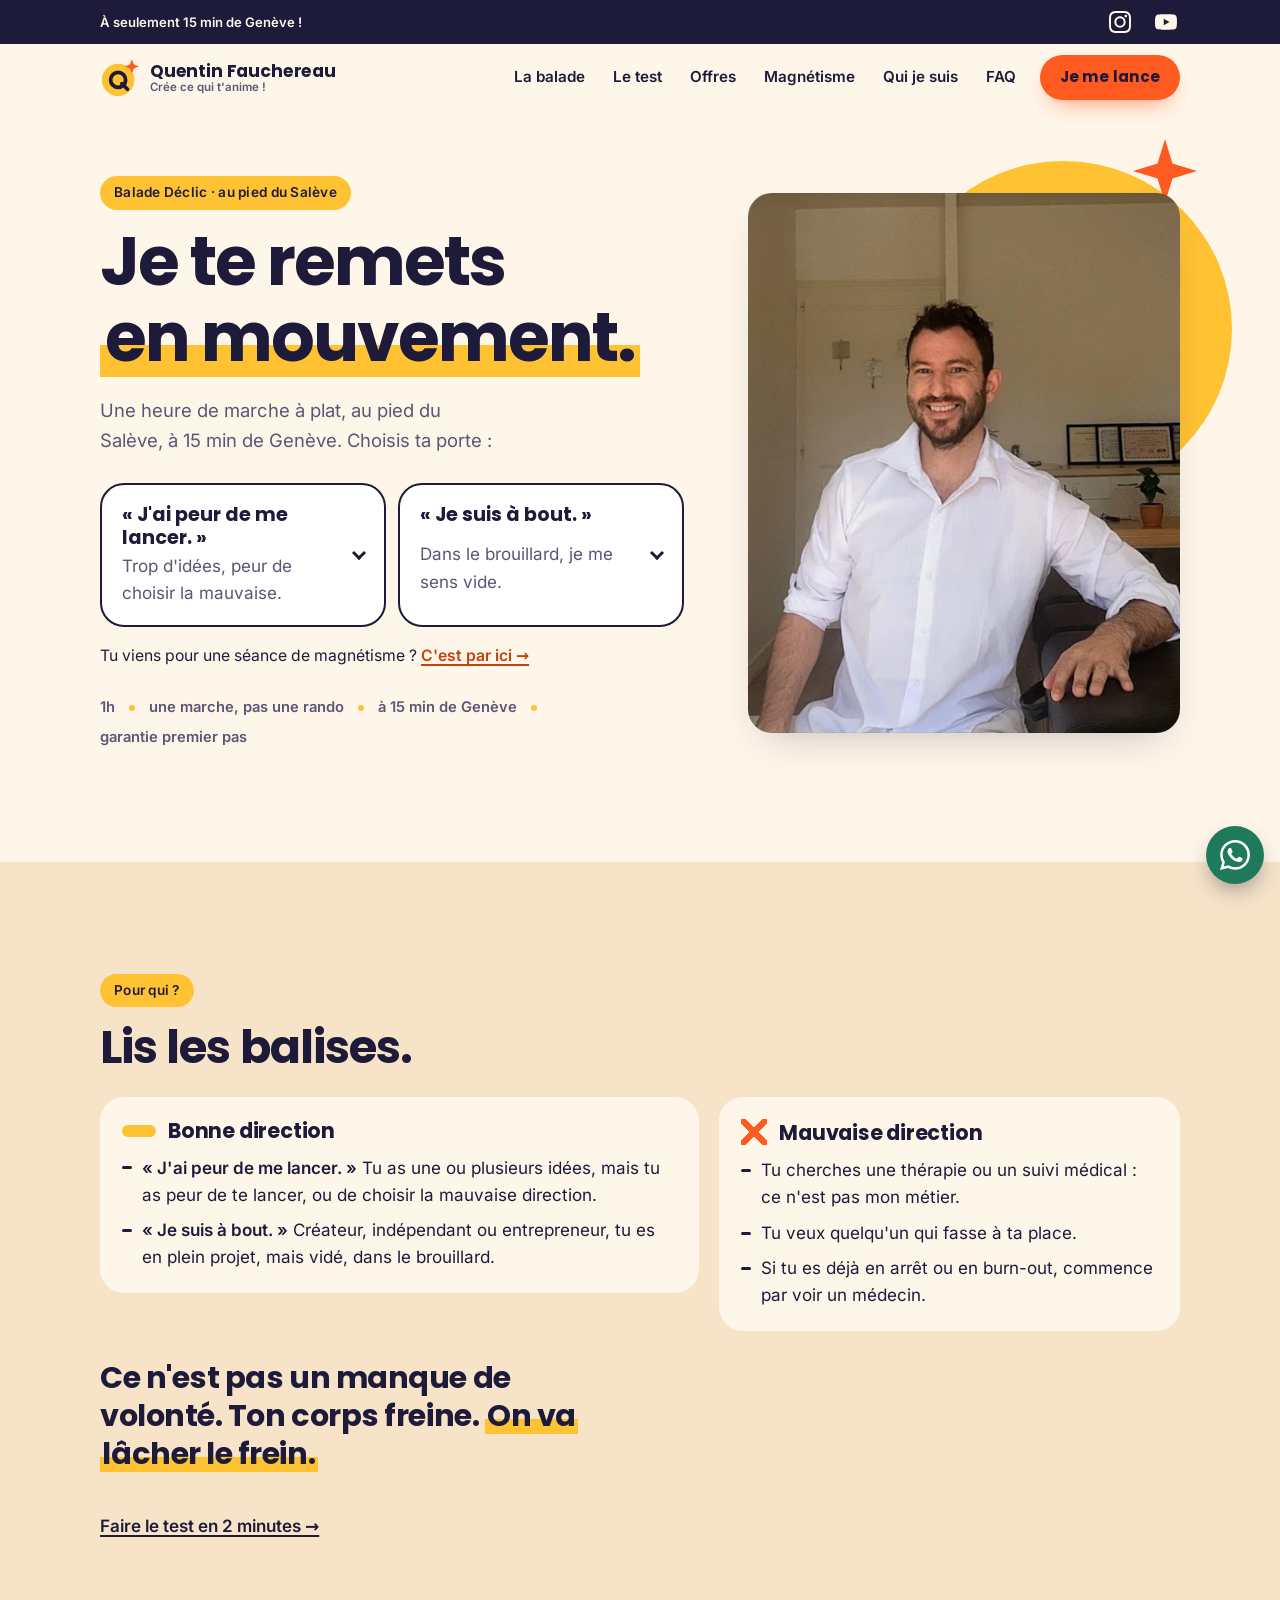
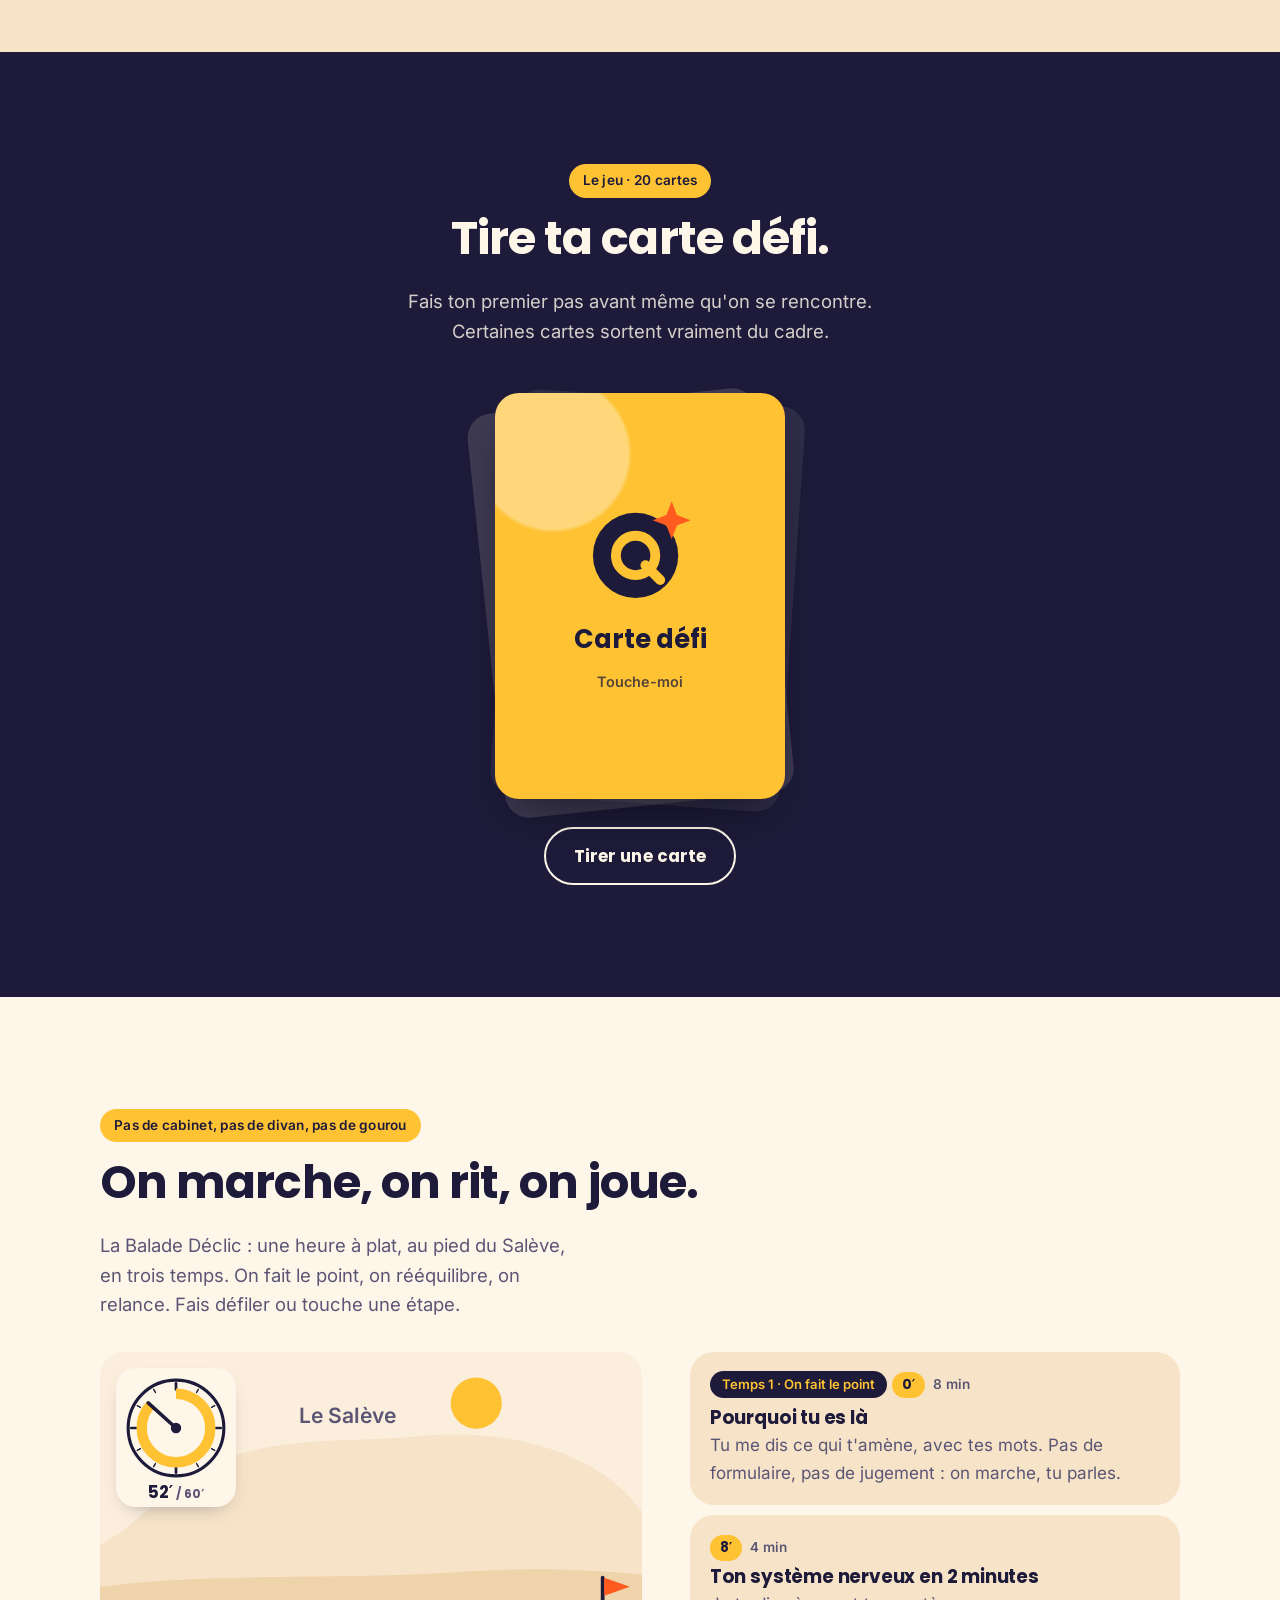
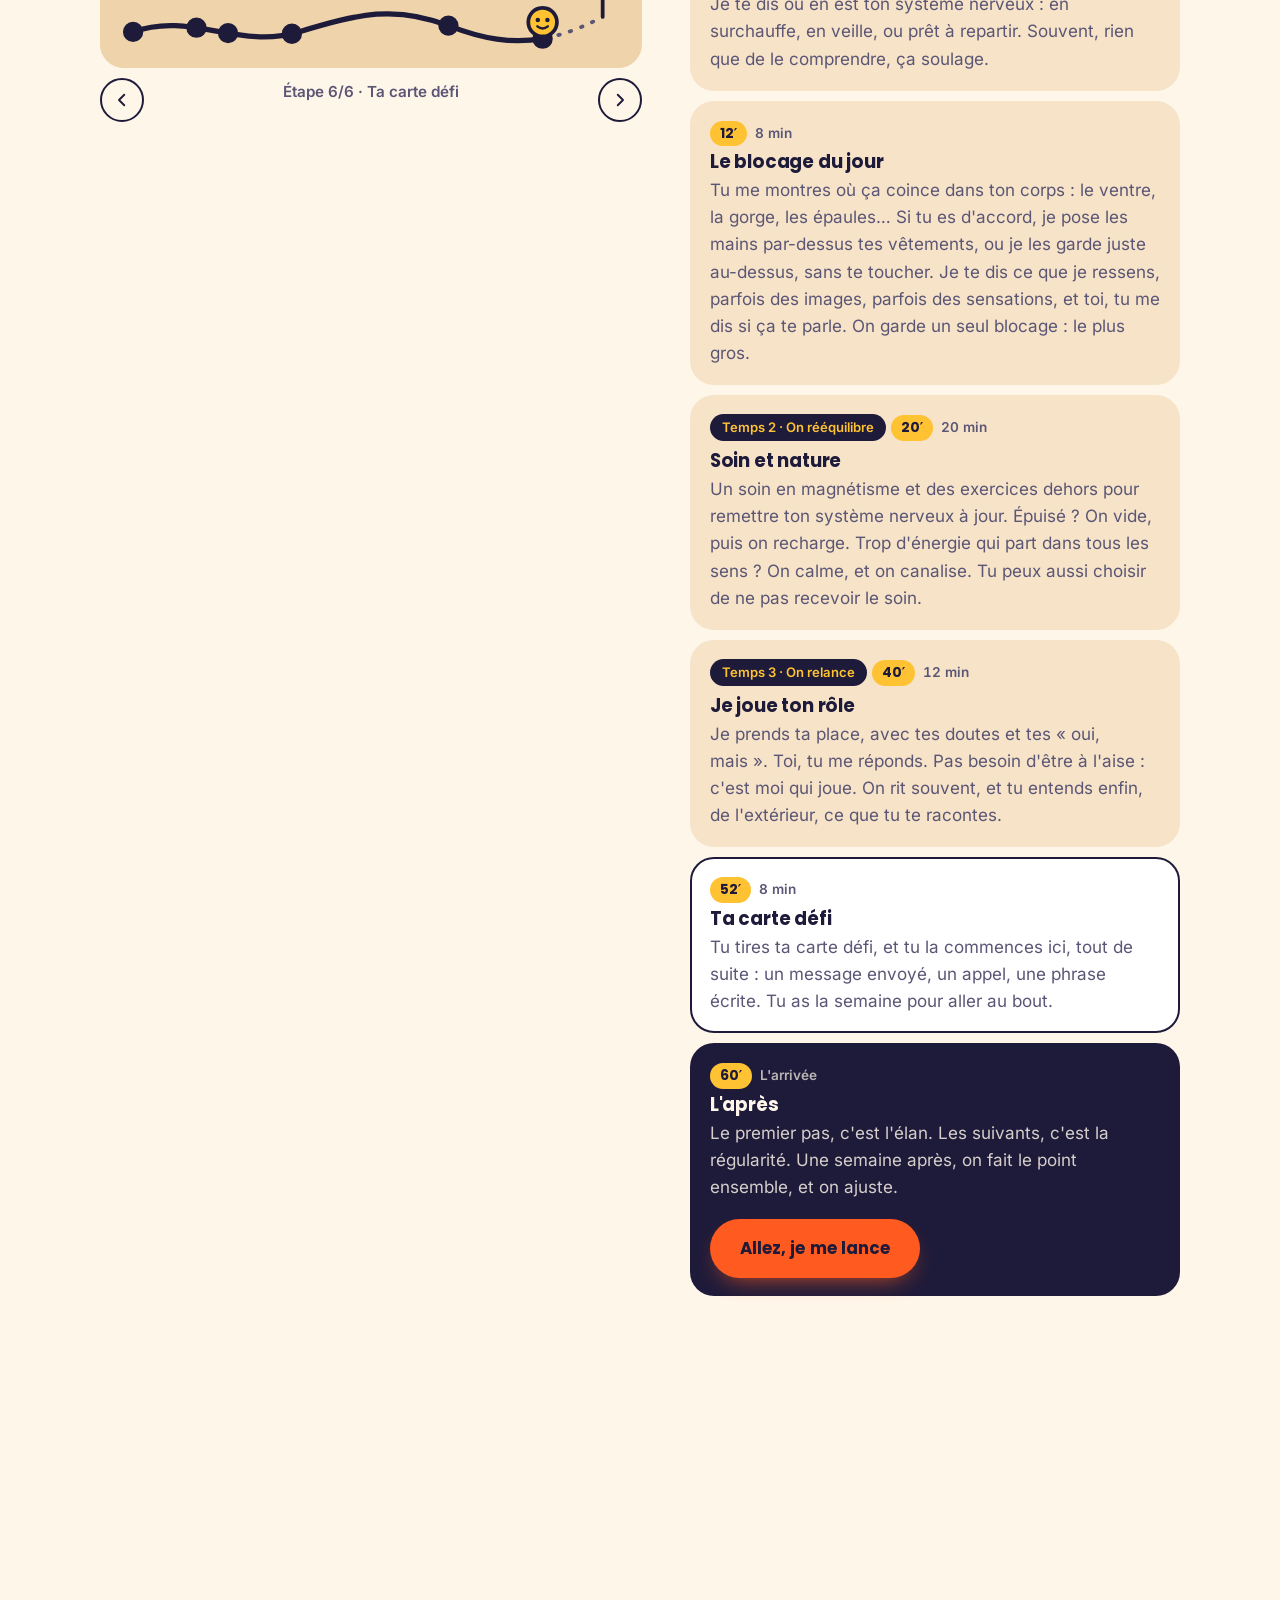
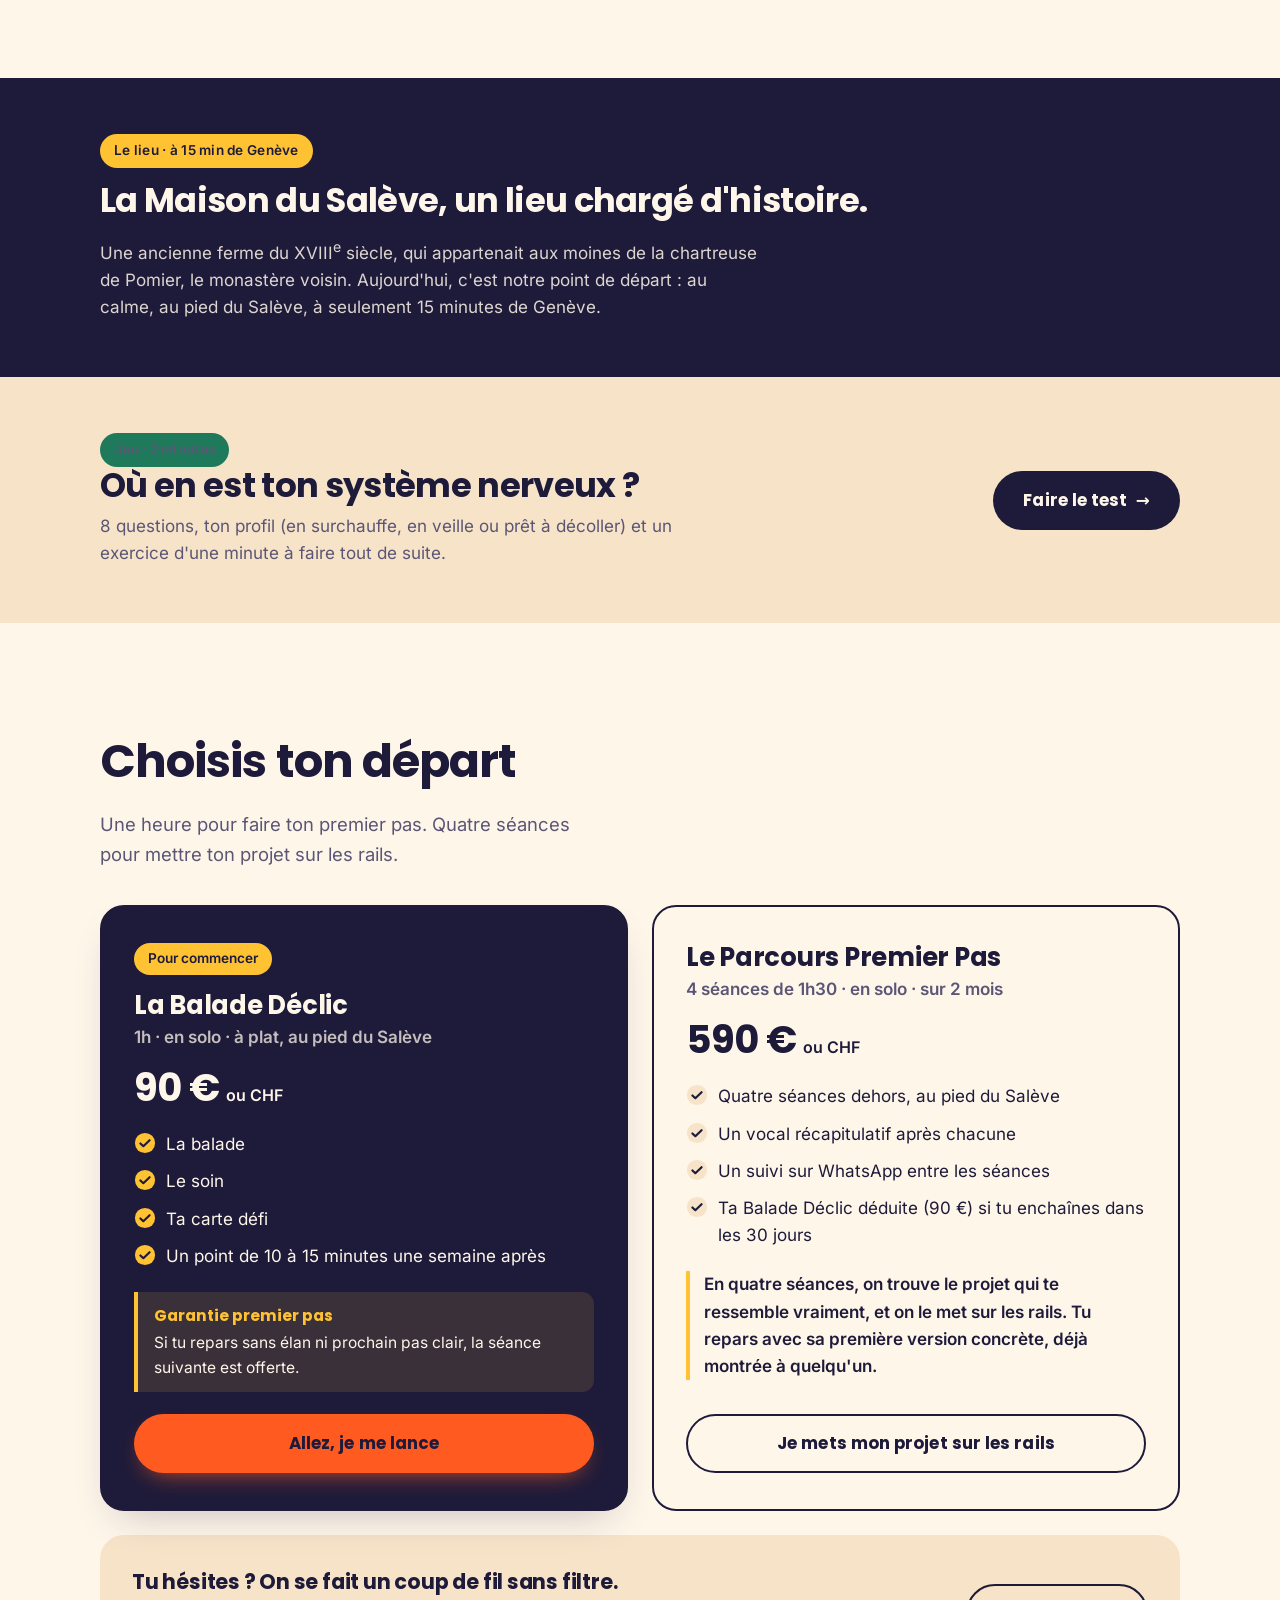
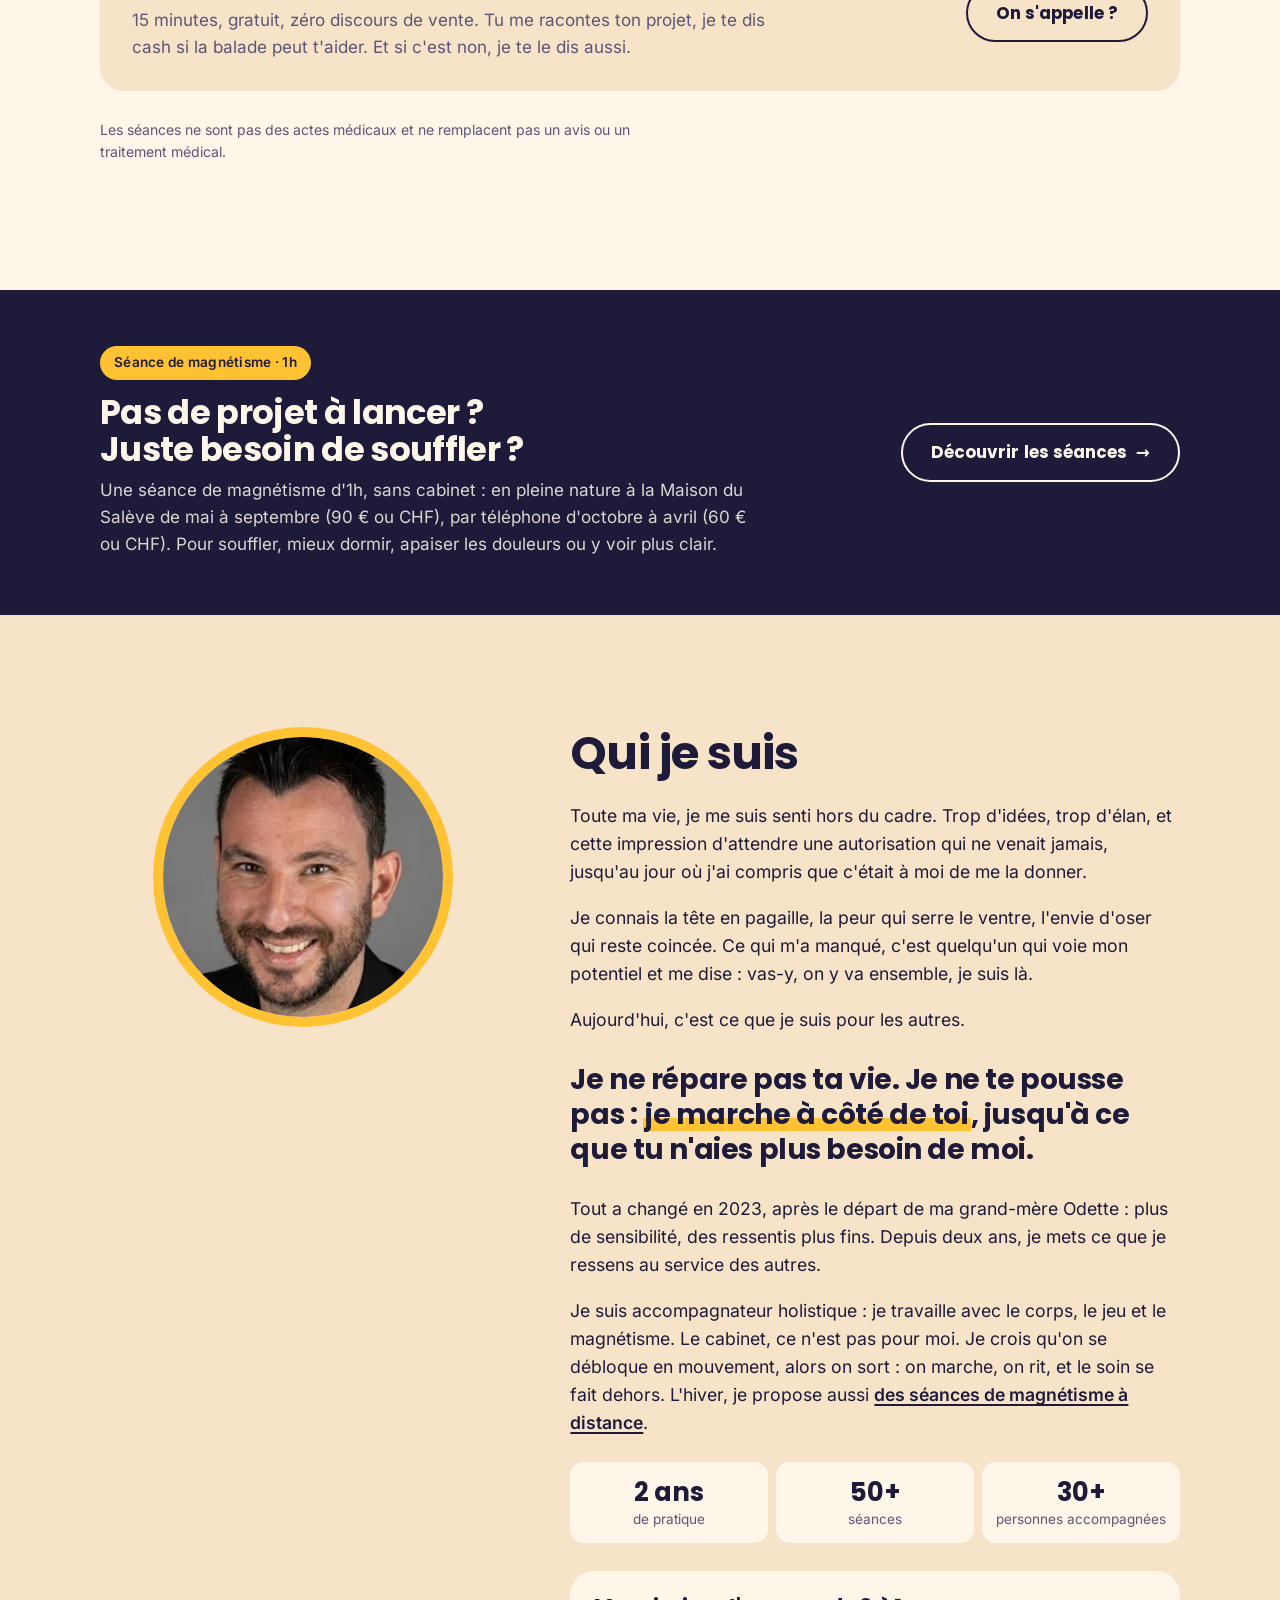
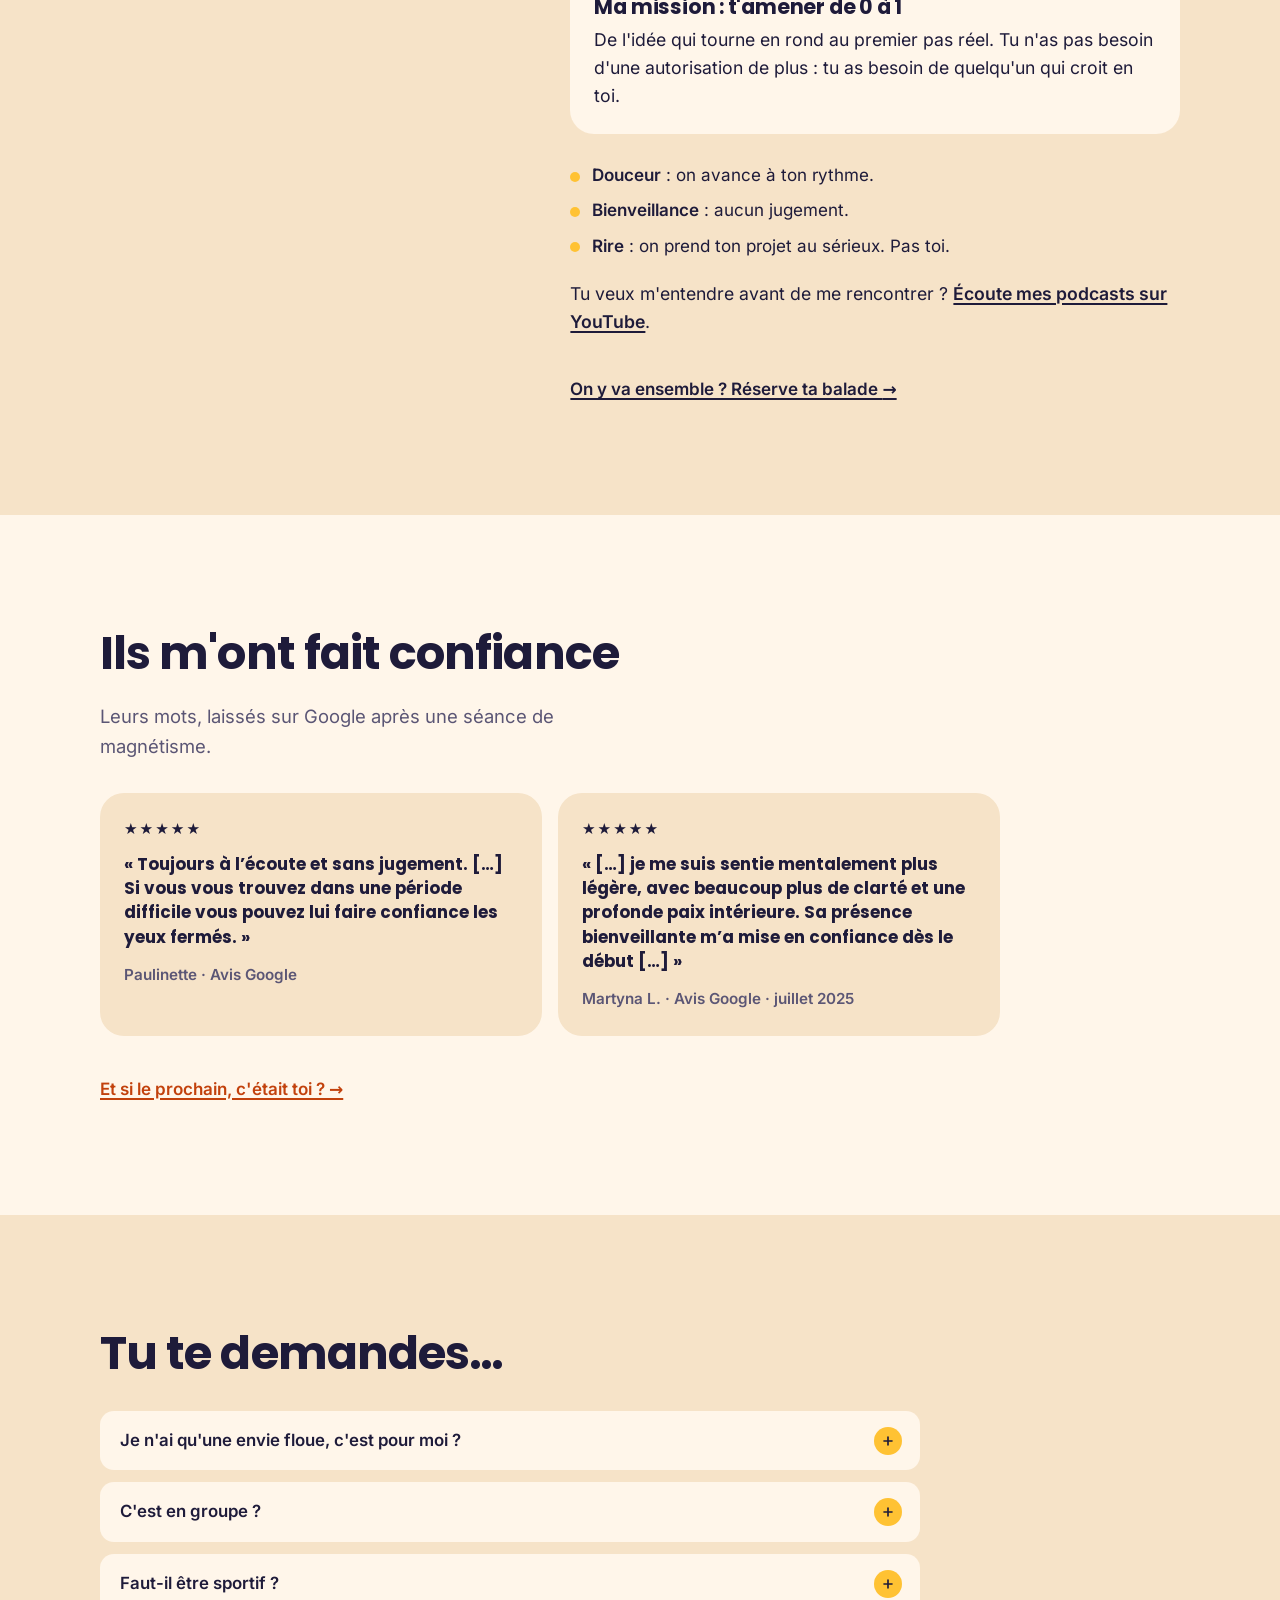
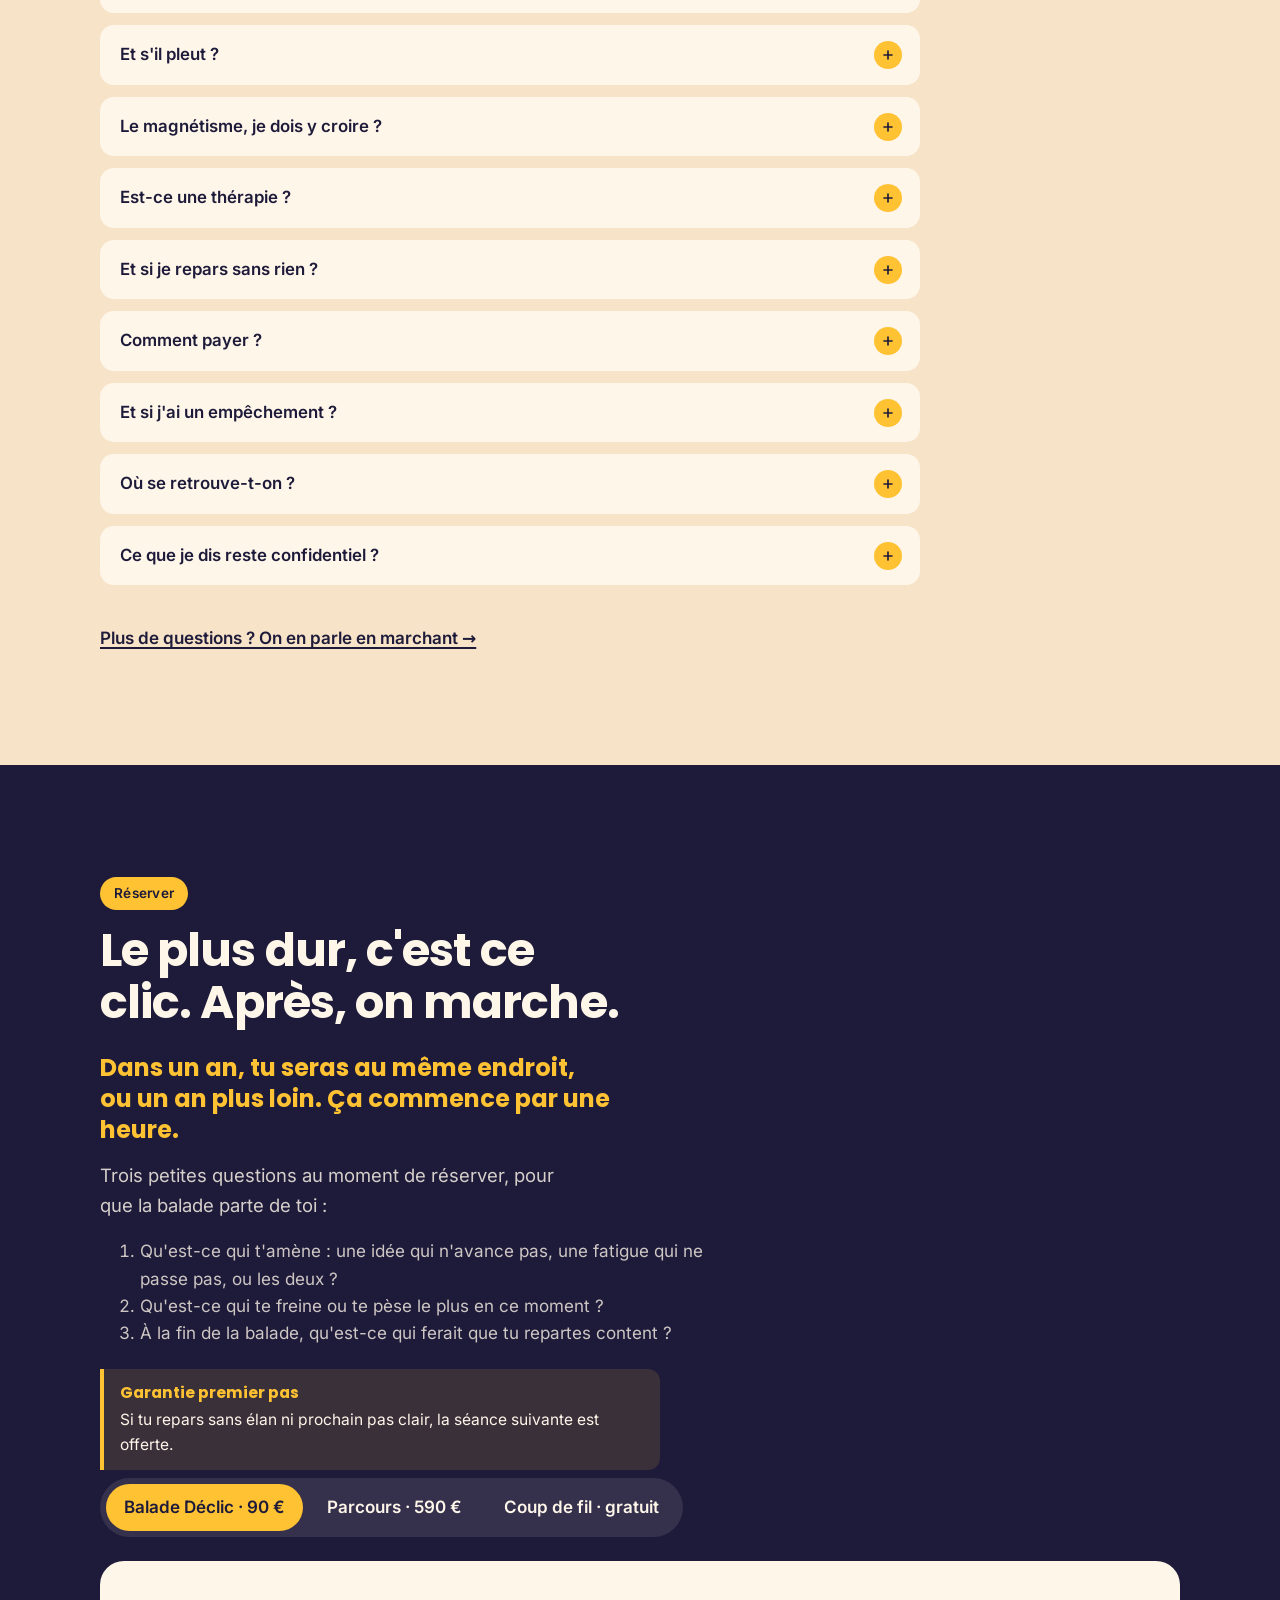
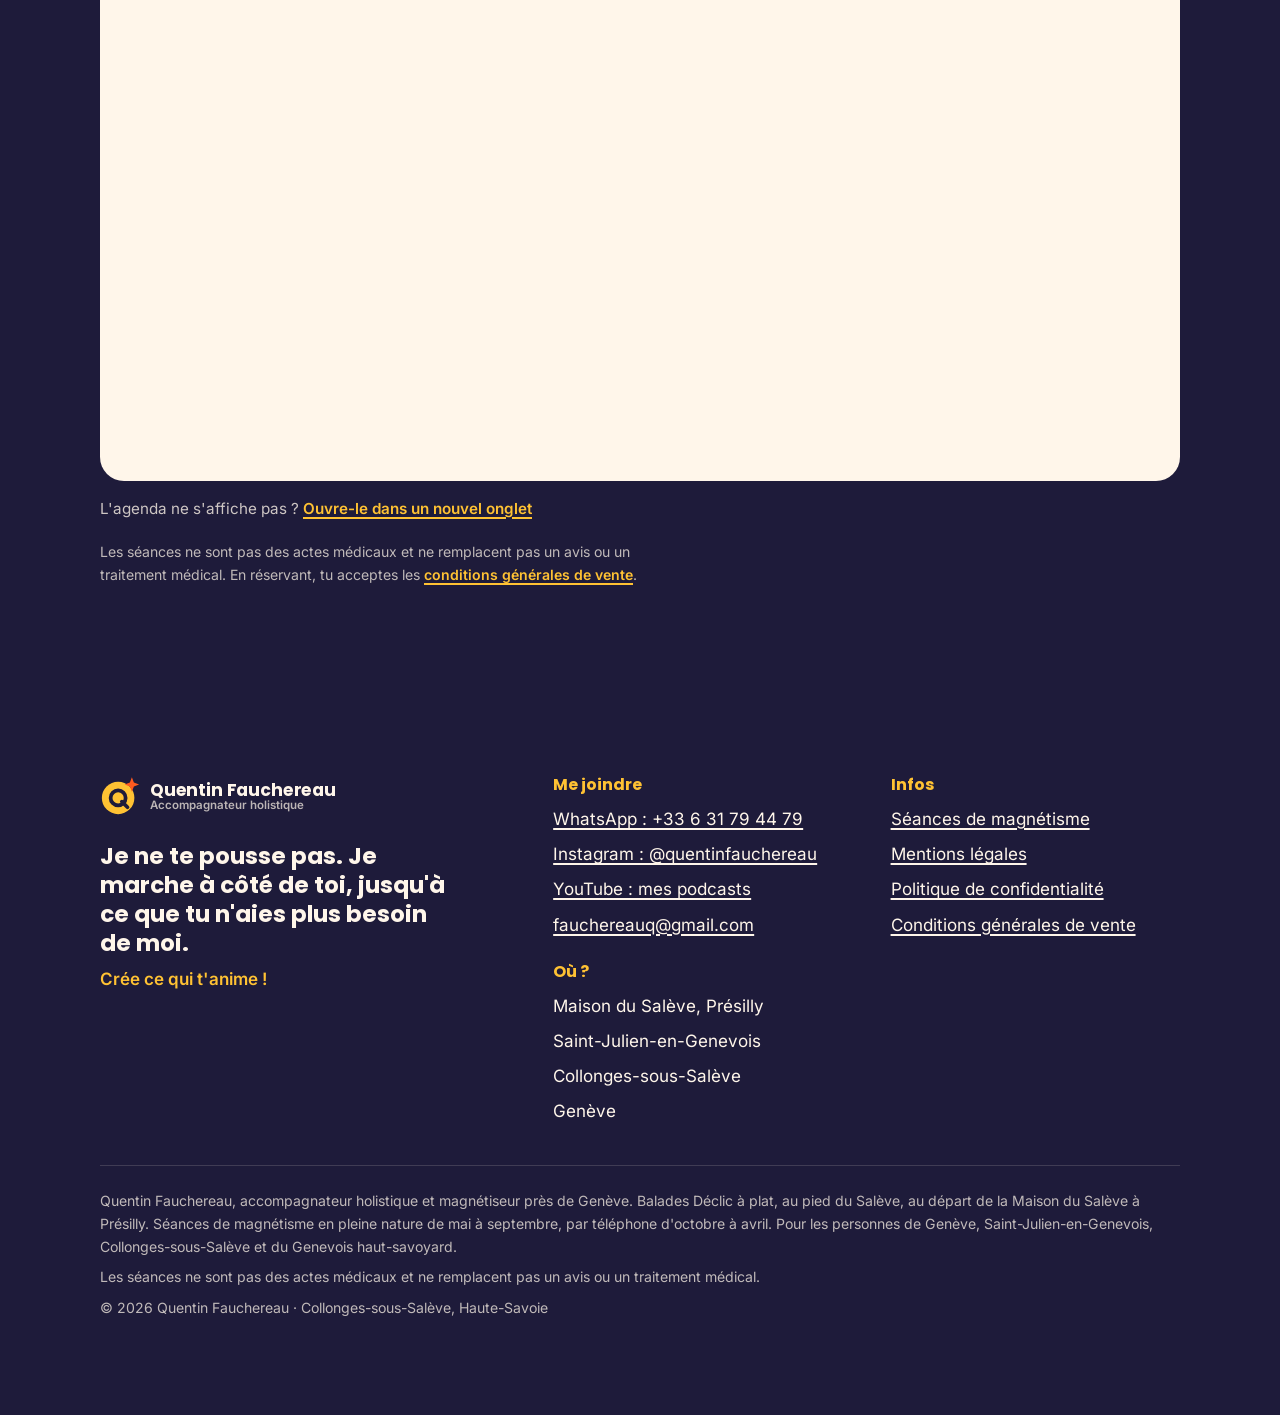
==== index.html @ 3b619ce7 "Balade : jeu de rôle à la place de l'arbre, carte défi commencée sur place, mains par-dessus les vêt" ====
<!DOCTYPE html>
<html lang="fr">
<head>
  <meta charset="UTF-8">
  <meta name="viewport" content="width=device-width, initial-scale=1">


  <title>Quentin Fauchereau · Accompagnateur holistique et magnétiseur près de Genève</title>
  <meta name="description" content="Accompagnateur holistique près de Genève : 1h de marche à plat au pied du Salève pour te remettre en mouvement, que tu aies peur de te lancer ou que tu sois à bout.">
  <link rel="canonical" href="https://quentinfauchereau.com/">
  <meta name="theme-color" content="#FFF6EA">

  <link rel="icon" href="assets/img/favicon.svg" type="image/svg+xml">
  <link rel="icon" type="image/png" sizes="96x96" href="assets/img/favicon-96.png">
  <link rel="apple-touch-icon" href="assets/img/apple-touch-icon.png">

  <!-- Partage sur les réseaux -->
  <meta property="og:type" content="website">
  <meta property="og:locale" content="fr_FR">
  <meta property="og:site_name" content="Quentin Fauchereau">
  <meta property="og:title" content="Je te remets en mouvement.">
  <meta property="og:description" content="Une marche d'1h, à plat, au pied du Salève, pour passer de la tête en pagaille au premier pas concret. Près de Genève.">
  <meta property="og:url" content="https://quentinfauchereau.com/">
  <meta property="og:image" content="https://quentinfauchereau.com/assets/img/og-image.png">
  <meta property="og:image:width" content="1200">
  <meta property="og:image:height" content="630">
  <meta name="twitter:card" content="summary_large_image">

  <link rel="preload" href="assets/fonts/poppins-700.woff2" as="font" type="font/woff2" crossorigin>
  <link rel="preload" href="assets/fonts/inter-400.woff2" as="font" type="font/woff2" crossorigin>
  <link rel="stylesheet" href="assets/css/style.css?v=202611201952">

  <!-- Mesure d'audience sans cookies (Plausible). À activer au lancement :
       retire les deux tirets de commentaire et mets ton vrai domaine.
  <script defer data-domain="quentinfauchereau.com" src="https://plausible.io/js/script.js"></script>
  -->

  <script type="application/ld+json">
  {
    "@context": "https://schema.org",
    "@graph": [
      {
        "@type": "Person",
        "@id": "https://quentinfauchereau.com/#quentin",
        "name": "Quentin Fauchereau",
        "jobTitle": "Accompagnateur holistique et magnétiseur",
        "description": "Accompagnateur holistique et magnétiseur à Collonges-sous-Salève, près de Saint-Julien-en-Genevois et de Genève.",
        "url": "https://quentinfauchereau.com/",
        "image": "https://quentinfauchereau.com/assets/img/quentin-portrait.jpg",
        "sameAs": ["https://www.instagram.com/quentinfauchereau/", "https://www.youtube.com/@QuentinFauchereau"],
        "worksFor": { "@id": "https://quentinfauchereau.com/#entreprise" },
        "address": { "@type": "PostalAddress", "addressLocality": "Collonges-sous-Salève", "postalCode": "74160", "addressCountry": "FR" }
      },
      {
        "@type": "LocalBusiness",
        "@id": "https://quentinfauchereau.com/#entreprise",
        "name": "Quentin Fauchereau, accompagnateur holistique et magnétiseur",
        "alternateName": "Quentin Fauchereau",
        "slogan": "Crée ce qui t'anime !",
        "description": "Accompagnateur holistique et magnétiseur près de Genève, sans cabinet, depuis 2 ans : plus de 50 séances et plus de 30 personnes accompagnées. Balades Déclic d'1h, en solo, à plat, au pied du Salève, au départ de la Maison du Salève à Présilly : régulation du système nerveux, écoute des ressentis, magnétisme et jeu pour passer à l'action.",
        "url": "https://quentinfauchereau.com/",
        "image": "https://quentinfauchereau.com/assets/img/og-image.png",
        "telephone": "+33631794479",
        "priceRange": "90 € - 590 €",
        "sameAs": ["https://www.instagram.com/quentinfauchereau/", "https://www.youtube.com/@QuentinFauchereau"],
        "knowsAbout": ["magnétisme", "régulation du système nerveux", "passage à l'action", "jeu de rôle", "accompagnement de projets créatifs"],
        "address": {
          "@type": "PostalAddress",
          "addressLocality": "Collonges-sous-Salève",
          "postalCode": "74160",
          "addressRegion": "Haute-Savoie",
          "addressCountry": "FR"
        },
        "areaServed": ["Genève", "Saint-Julien-en-Genevois", "Collonges-sous-Salève", "Présilly", "Genevois haut-savoyard"]
      },
      {
        "@type": "Service",
        "name": "La Balade Déclic",
        "serviceType": "Accompagnement pour passer à l'action",
        "provider": { "@id": "https://quentinfauchereau.com/#entreprise" },
        "areaServed": ["Collonges-sous-Salève", "Saint-Julien-en-Genevois", "Genève"],
        "description": "Une marche d'1h, à plat, au pied du Salève, au départ de la Maison du Salève (775 route de Mikerne, 74160 Présilly) : régulation, soin en magnétisme, jeu de rôle, et ta carte défi pour faire ton premier pas dans la semaine.",
        "offers": { "@type": "Offer", "price": "90", "priceCurrency": "EUR" }
      },
      {
        "@type": "Service",
        "name": "Le Parcours Premier Pas",
        "serviceType": "Accompagnement pour passer à l'action",
        "provider": { "@id": "https://quentinfauchereau.com/#entreprise" },
        "areaServed": ["Genève", "Saint-Julien-en-Genevois", "Collonges-sous-Salève", "Présilly"],
        "description": "Quatre séances de 1h30 au pied du Salève, avec un suivi sur WhatsApp entre les séances, pour trouver le projet qui te ressemble et le mettre sur les rails.",
        "offers": { "@type": "Offer", "price": "590", "priceCurrency": "EUR" }
      },
      {
        "@type": "Service",
        "name": "Appel découverte",
        "provider": { "@id": "https://quentinfauchereau.com/#entreprise" },
        "description": "15 minutes, gratuit et sans engagement. Un vrai échange, pas un appel de vente.",
        "offers": { "@type": "Offer", "price": "0", "priceCurrency": "EUR" }
      },
      {
        "@type": "Service",
        "name": "Séance de magnétisme",
        "serviceType": "Magnétisme",
        "provider": { "@id": "https://quentinfauchereau.com/#entreprise" },
        "url": "https://quentinfauchereau.com/magnetisme.html",
        "description": "Séance d'1h sans cabinet : en pleine nature à la Maison du Salève de mai à septembre (90 €), par téléphone d'octobre à avril (60 €). Pour les douleurs et les tensions du corps, le sommeil agité, le brouillard mental, le stress, la tête qui tourne en boucle, la fatigue ou une période difficile.",
        "offers": [
          { "@type": "Offer", "name": "Séance en pleine nature, 1h", "price": "90", "priceCurrency": "EUR" },
          { "@type": "Offer", "name": "Séance à distance par téléphone, 1h", "price": "60", "priceCurrency": "EUR" }
        ]
      },
      {
        "@type": "FAQPage",
        "mainEntity": [
          { "@type": "Question", "name": "Je n'ai qu'une envie floue, c'est pour moi ?", "acceptedAnswer": { "@type": "Answer", "text": "Oui, si tu as au moins une envie, même floue. Si tu n'as aucune idée, écris-moi : d'autres formats arrivent." } },
          { "@type": "Question", "name": "C'est en groupe ?", "acceptedAnswer": { "@type": "Answer", "text": "Non, en solo : rien que toi et moi, pour que la balade parte entièrement de toi." } },
          { "@type": "Question", "name": "Faut-il être sportif ?", "acceptedAnswer": { "@type": "Answer", "text": "Non. C'est une marche à plat, pas une randonnée : on reste au pied du Salève, à un rythme tranquille, avec des pauses." } },
          { "@type": "Question", "name": "Où se passe la balade ?", "acceptedAnswer": { "@type": "Answer", "text": "Au départ de la Maison du Salève, 775 route de Mikerne, 74160 Présilly, au pied du Salève, près de Saint-Julien-en-Genevois et de Genève." } },
          { "@type": "Question", "name": "Le magnétisme, je dois y croire ?", "acceptedAnswer": { "@type": "Answer", "text": "Non. Tu ressens ce que tu ressens, sans obligation. Tu peux aussi choisir de ne pas recevoir le soin." } },
          { "@type": "Question", "name": "Est-ce une thérapie ?", "acceptedAnswer": { "@type": "Answer", "text": "Non. C'est un accompagnement vers l'action. Il ne remplace pas un suivi médical ou psychologique." } },
          { "@type": "Question", "name": "Et si je repars sans rien ?", "acceptedAnswer": { "@type": "Answer", "text": "C'est la garantie premier pas : si tu repars sans élan ni prochain pas clair, la séance suivante est offerte." } },
          { "@type": "Question", "name": "Et si j'ai un empêchement ?", "acceptedAnswer": { "@type": "Answer", "text": "Tu peux annuler ou reporter gratuitement jusqu'à 48 h avant. Passé ce délai, la séance est due." } },
          { "@type": "Question", "name": "Comment payer ?", "acceptedAnswer": { "@type": "Answer", "text": "En espèces ou par virement." } },
          { "@type": "Question", "name": "Ce que je dis reste confidentiel ?", "acceptedAnswer": { "@type": "Answer", "text": "Oui, toujours." } }
        ]
      }
    ]
  }
  </script>
</head>
<body>
  <a class="skip-link" href="#contenu">Aller au contenu</a>

  <!-- ================= EN-TÊTE ================= -->
  <div class="bandeau-haut">
    <div class="container bandeau-inner">
      <p>À seulement 15 min de Genève&nbsp;!</p>
      <ul class="reseaux" aria-label="Mes réseaux">
        <li><a href="https://www.instagram.com/quentinfauchereau/" target="_blank" rel="noopener" aria-label="Instagram de Quentin Fauchereau" title="Instagram"><svg viewBox="0 0 24 24" aria-hidden="true"><path fill="currentColor" d="M7.0301.084c-1.2768.0602-2.1487.264-2.911.5634-.7888.3075-1.4575.72-2.1228 1.3877-.6652.6677-1.075 1.3368-1.3802 2.127-.2954.7638-.4956 1.6365-.552 2.914-.0564 1.2775-.0689 1.6882-.0626 4.947.0062 3.2586.0206 3.6671.0825 4.9473.061 1.2765.264 2.1482.5635 2.9107.308.7889.72 1.4573 1.388 2.1228.6679.6655 1.3365 1.0743 2.1285 1.38.7632.295 1.6361.4961 2.9134.552 1.2773.056 1.6884.069 4.9462.0627 3.2578-.0062 3.668-.0207 4.9478-.0814 1.28-.0607 2.147-.2652 2.9098-.5633.7889-.3086 1.4578-.72 2.1228-1.3881.665-.6682 1.0745-1.3378 1.3795-2.1284.2957-.7632.4966-1.636.552-2.9124.056-1.2809.0692-1.6898.063-4.948-.0063-3.2583-.021-3.6668-.0817-4.9465-.0607-1.2797-.264-2.1487-.5633-2.9117-.3084-.7889-.72-1.4568-1.3876-2.1228C21.2982 1.33 20.628.9208 19.8378.6165 19.074.321 18.2017.1197 16.9244.0645 15.6471.0093 15.236-.005 11.977.0014 8.718.0076 8.31.0215 7.0301.0839m.1402 21.6932c-1.17-.0509-1.8053-.2453-2.2287-.408-.5606-.216-.96-.4771-1.3819-.895-.422-.4178-.6811-.8186-.9-1.378-.1644-.4234-.3624-1.058-.4171-2.228-.0595-1.2645-.072-1.6442-.079-4.848-.007-3.2037.0053-3.583.0607-4.848.05-1.169.2456-1.805.408-2.2282.216-.5613.4762-.96.895-1.3816.4188-.4217.8184-.6814 1.3783-.9003.423-.1651 1.0575-.3614 2.227-.4171 1.2655-.06 1.6447-.072 4.848-.079 3.2033-.007 3.5835.005 4.8495.0608 1.169.0508 1.8053.2445 2.228.408.5608.216.96.4754 1.3816.895.4217.4194.6816.8176.9005 1.3787.1653.4217.3617 1.056.4169 2.2263.0602 1.2655.0739 1.645.0796 4.848.0058 3.203-.0055 3.5834-.061 4.848-.051 1.17-.245 1.8055-.408 2.2294-.216.5604-.4763.96-.8954 1.3814-.419.4215-.8181.6811-1.3783.9-.4224.1649-1.0577.3617-2.2262.4174-1.2656.0595-1.6448.072-4.8493.079-3.2045.007-3.5825-.006-4.848-.0608M16.953 5.5864A1.44 1.44 0 1 0 18.39 4.144a1.44 1.44 0 0 0-1.437 1.4424M5.8385 12.012c.0067 3.4032 2.7706 6.1557 6.173 6.1493 3.4026-.0065 6.157-2.7701 6.1506-6.1733-.0065-3.4032-2.771-6.1565-6.174-6.1498-3.403.0067-6.156 2.771-6.1496 6.1738M8 12.0077a4 4 0 1 1 4.008 3.9921A3.9996 3.9996 0 0 1 8 12.0077"/></svg></a></li>
        <li><a href="https://www.youtube.com/@QuentinFauchereau" target="_blank" rel="noopener" aria-label="Chaîne YouTube de Quentin Fauchereau" title="YouTube"><svg viewBox="0 0 24 24" aria-hidden="true"><path fill="currentColor" d="M23.498 6.186a3.016 3.016 0 0 0-2.122-2.136C19.505 3.545 12 3.545 12 3.545s-7.505 0-9.377.505A3.017 3.017 0 0 0 .502 6.186C0 8.07 0 12 0 12s0 3.93.502 5.814a3.016 3.016 0 0 0 2.122 2.136c1.871.505 9.376.505 9.376.505s7.505 0 9.377-.505a3.015 3.015 0 0 0 2.122-2.136C24 15.93 24 12 24 12s0-3.93-.502-5.814zM9.545 15.568V8.432L15.818 12l-6.273 3.568z"/></svg></a></li>
      </ul>
    </div>
  </div>

  <header class="site-header" id="haut">
    <div class="container header-inner">
      <a class="logo" href="#haut" aria-label="Quentin Fauchereau, retour en haut">
        <svg viewBox="0 0 64 64" aria-hidden="true"><circle cx="29" cy="35" r="26" fill="#FFC233"/><circle cx="29" cy="35" r="12" fill="none" stroke="#1E1B3A" stroke-width="6"/><path d="M35 41 L44 50" stroke="#1E1B3A" stroke-width="6" stroke-linecap="round"/><path d="M51 2 L54.2 10.3 L62.5 13.5 L54.2 16.7 L51 25 L47.8 16.7 L39.5 13.5 L47.8 10.3 Z" fill="#FF5A1F"/></svg>
        <span class="logo-texte">Quentin Fauchereau<small>Crée ce qui t'anime !</small></span>
      </a>

      <nav class="nav-principale" aria-label="Navigation principale">
        <ul>
          <li><a href="#balade">La balade</a></li>
          <li><a href="test.html">Le test</a></li>
          <li><a href="#offres">Offres</a></li>
          <li><a href="magnetisme.html">Magnétisme</a></li>
          <li><a href="#qui">Qui je suis</a></li>
          <li><a href="#faq">FAQ</a></li>
        </ul>
      </nav>

      <a class="btn btn--primary header-cta" href="#reserver" data-cta-entete>Je me lance</a>

      <button class="burger" type="button" aria-expanded="false" aria-controls="menu-mobile">
        <span></span><span class="visually-hidden">Menu</span>
      </button>
    </div>

    <nav class="menu-mobile" id="menu-mobile" aria-label="Navigation mobile" hidden>
      <ul>
        <li><a href="#balade">La balade</a></li>
        <li><a href="test.html">Le test</a></li>
        <li><a href="#offres">Offres</a></li>
          <li><a href="magnetisme.html">Magnétisme</a></li>
        <li><a href="#qui">Qui je suis</a></li>
        <li><a href="#faq">FAQ</a></li>
      </ul>
    </nav>
  </header>

  <main id="contenu">

    <!-- ================= 4.1 ACCUEIL ================= -->
    <section class="hero fond-creme" aria-labelledby="titre-accueil">
      <div class="container hero-grid">
        <div>
          <p class="surtitre">Balade Déclic · au pied du Salève</p>
          <h1 id="titre-accueil">Je te remets <span class="surligne">en mouvement.</span></h1>
          <p class="hero-sous-titre">Une heure de marche à plat, au pied du Salève, à 15 min de Genève. Choisis ta porte&nbsp;:</p>
          <div class="portes">
            <button type="button" class="porte" data-porte aria-expanded="false" aria-controls="porte-1">
              <span class="porte-titre">«&nbsp;J'ai peur de me lancer.&nbsp;»</span>
              <span class="porte-sous">Trop d'idées, peur de choisir la mauvaise.</span>
            </button>
            <button type="button" class="porte" data-porte aria-expanded="false" aria-controls="porte-2">
              <span class="porte-titre">«&nbsp;Je suis à bout.&nbsp;»</span>
              <span class="porte-sous">Dans le brouillard, je me sens vide.</span>
            </button>
          </div>
          <div class="porte-panneau" id="porte-1">
            <p>Il est 23&nbsp;h, l'idée revient. Tu te dis «&nbsp;demain&nbsp;». Et demain, la peur de te tromper revient avec elle. En une heure de marche, on calme ce qui s'emballe, tu choisis <b>une</b> direction, et tu repars avec ton premier pas, daté.</p>
            <form class="idee-form" id="idee-form" novalidate>
            <label for="idee-champ">Commence ici. Écris l'idée que tu n'oses pas lancer&nbsp;:</label>
            <input id="idee-champ" name="idee" type="text" maxlength="70" autocomplete="off" placeholder="Ouvrir mon atelier de céramique, écrire mon livre…">
            <button class="btn btn--nuit" type="submit">Tire ma carte défi</button>
          </form>
            <div class="hero-actions">
              <a class="btn btn--primary" href="#reserver">Allez, je me lance <span class="fleche" aria-hidden="true">→</span></a>
            </div>
          </div>
          <div class="porte-panneau" id="porte-2">
            <p>Tu te réveilles sans élan. Tu avances par habitude, la tête pleine et le corps vide. Tu ne veux pas tout arrêter&nbsp;: tu veux retrouver le goût d'avancer. On commence par vider&nbsp;: marcher, respirer, déposer ce qui pèse. Puis on recharge, doucement, avec un prochain pas clair.</p>
            <p class="porte-note">Si tu es déjà en arrêt ou en burn-out, commence par voir un médecin.</p>
            <div class="hero-actions">
              <a class="btn btn--primary" href="#reserver">Je souffle et je repars <span class="fleche" aria-hidden="true">→</span></a>
              <a class="lien-geste" href="test.html">Fais le test&nbsp;: où en est ton système nerveux&nbsp;?</a>
            </div>
          </div>
          <p class="lien-magn-hero">Tu viens pour une séance de magnétisme&nbsp;? <a class="lien-geste" href="magnetisme.html">C'est par ici <span aria-hidden="true">→</span></a></p>
          <ul class="reassurance" aria-label="En bref">
            <li>1h</li>
            <li>une marche, pas une rando</li>
            <li>à 15 min de Genève</li>
            <li>garantie premier pas</li>
          </ul>
        </div>

        <div class="hero-visuel">
          <div class="disque" aria-hidden="true"></div>
          <svg class="etincelle" viewBox="0 0 24 24" aria-hidden="true"><path d="M12 0 L14.8 9.2 L24 12 L14.8 14.8 L12 24 L9.2 14.8 L0 12 L9.2 9.2 Z" fill="#FF5A1F"/></svg>
          <img class="photo-hero" src="assets/img/quentin-portrait.jpg" width="752" height="940" alt="Quentin Fauchereau, accompagnateur holistique, souriant" fetchpriority="high">
        </div>
      </div>
    </section>

    <!-- ================= 4.2 POUR QUI ================= -->
    <section class="section fond-sable" id="reconnais" aria-labelledby="titre-reconnais">
      <div class="container">
        <p class="surtitre">Pour qui&nbsp;?</p>
        <h2 id="titre-reconnais">Lis les balises.</h2>
        <div class="balises">
          <article class="balise">
            <h3><span class="balise-marque balise-marque--oui" aria-hidden="true"></span>Bonne direction</h3>
            <ul>
              <li><b>«&nbsp;J'ai peur de me lancer.&nbsp;»</b> Tu as une ou plusieurs idées, mais tu as peur de te lancer, ou de choisir la mauvaise direction.</li>
              <li><b>«&nbsp;Je suis à bout.&nbsp;»</b> Créateur, indépendant ou entrepreneur, tu es en plein projet, mais vidé, dans le brouillard.</li>
            </ul>
          </article>
          <article class="balise">
            <h3><span class="balise-marque balise-marque--non" aria-hidden="true"></span>Mauvaise direction</h3>
            <ul>
              <li>Tu cherches une thérapie ou un suivi médical&nbsp;: ce n'est pas mon métier.</li>
              <li>Tu veux quelqu'un qui fasse à ta place.</li>
              <li>Si tu es déjà en arrêt ou en burn-out, commence par voir un médecin.</li>
            </ul>
          </article>
        </div>
        <p class="bascule">Ce n'est pas un manque de volonté. Ton corps freine. <span class="surligne">On va lâcher le frein.</span></p>
        <div class="section-fin">
          <a class="lien-geste" href="test.html">Faire le test en 2 minutes <span aria-hidden="true">→</span></a>
        </div>
      </div>
    </section>

    <!-- ================= CARTE DÉFI ================= -->
    <section class="section fond-nuit" id="carte-defi" aria-labelledby="titre-defi">
      <div class="container defi-zone">
        <div class="defi-entete">
          <p class="surtitre">Le jeu · 20 cartes</p>
          <h2 id="titre-defi">Tire ta carte défi.</h2>
          <p class="intro">Fais ton premier pas avant même qu'on se rencontre. Certaines cartes sortent vraiment du cadre.</p>
        </div>

        <div class="carte-defi" aria-hidden="true">
          <div class="carte-defi-inner">
            <div class="carte-defi-face carte-defi-dos">
              <svg viewBox="0 0 64 64" aria-hidden="true"><circle cx="29" cy="35" r="26" fill="#1E1B3A"/><circle cx="29" cy="35" r="12" fill="none" stroke="#FFC233" stroke-width="6"/><path d="M35 41 L44 50" stroke="#FFC233" stroke-width="6" stroke-linecap="round"/><path d="M51 2 L54.2 10.3 L62.5 13.5 L54.2 16.7 L51 25 L47.8 16.7 L39.5 13.5 L47.8 10.3 Z" fill="#FF5A1F"/></svg>
              <p class="dos-titre">Carte défi</p>
              <p class="dos-sous">Touche-moi</p>
            </div>
            <div class="carte-defi-face carte-defi-recto">
              <div class="recto-haut"><span class="defi-cat">Audace</span><span class="defi-num">n°01</span></div>
              <p class="defi-idee" hidden></p>
              <p class="defi-texte">Envoie ton idée à une personne aujourd'hui. Une phrase suffit.</p>
              <p class="recto-bas">Crée ce qui t'anime&nbsp;!</p>
            </div>
          </div>
        </div>
        <p class="visually-hidden" aria-live="polite" id="defi-annonce"></p>

        <div class="defi-actions">
          <button class="btn btn--ghost" type="button" data-defi="tirer">Tirer une carte</button>
          <a class="lien-geste" data-defi="relever" href="https://wa.me/33631794479" target="_blank" rel="noopener" hidden>Je relève le défi&nbsp;: raconte-le-moi sur WhatsApp <span aria-hidden="true">→</span></a>
        </div>
      </div>
    </section>

    <!-- ================= 4.4 LA BALADE, ÉTAPE PAR ÉTAPE ================= -->
    <section class="section fond-creme" id="balade" aria-labelledby="titre-balade">
      <div class="container">
        <p class="surtitre">Pas de cabinet, pas de divan, pas de gourou</p>
        <h2 id="titre-balade">On marche, on rit, on joue.</h2>
        <p class="intro">La Balade Déclic&nbsp;: une heure à plat, au pied du Salève, en trois temps. On fait le point, on rééquilibre, on relance. Fais défiler ou touche une étape.</p>

        <div class="balade-grid">
          <div class="balade-panneau">
            <div class="balade-scene">
              <svg class="montagne" viewBox="0 0 360 210" preserveAspectRatio="xMidYMax slice" role="img" aria-labelledby="balade-svg-titre">
                <title id="balade-svg-titre">Un chemin à plat au pied du Salève, du départ jusqu'à l'arrivée</title>
                <circle cx="250" cy="34" r="17" fill="#FFC233"/>
                <path d="M0 128 C 26 116, 48 82, 92 68 C 132 56, 172 60, 212 56 C 252 52, 292 58, 322 74 C 342 84, 354 98, 360 106 L360 210 L0 210 Z" fill="#F6E3C8"/>
                <text x="132" y="47" font-family="Inter, sans-serif" font-size="14" font-weight="600" fill="#5B5675">Le Salève</text>
                <path d="M0 156 C 80 146, 160 152, 240 146 C 300 142, 340 146, 360 148 L360 210 L0 210 Z" fill="#EFD3AA"/>
                <path id="sentier" d="M22 186 C 60 172, 92 198, 132 186 S 196 168, 232 182 S 296 196, 334 176" fill="none" stroke="#5B5675" stroke-width="2.5" stroke-linecap="round" stroke-dasharray="1 7"/>
                <path id="sentier-fait" d="M22 186 C 60 172, 92 198, 132 186 S 196 168, 232 182 S 296 196, 334 176" fill="none" stroke="#1E1B3A" stroke-width="3.5" stroke-linecap="round"/>
                <g aria-hidden="true">
                  <line x1="334" y1="176" x2="334" y2="150" stroke="#1E1B3A" stroke-width="2.5" stroke-linecap="round"/>
                  <path d="M335 150 L352 156 L335 162 Z" fill="#FF5A1F"/>
                </g>
                <g id="reperes" aria-hidden="true"></g>
                <g id="marcheur" class="marcheur" aria-hidden="true" transform="translate(22 186)">
                  <g class="marcheur-corps">
                    <circle cx="0" cy="-11" r="9.5" fill="#FFC233" stroke="#1E1B3A" stroke-width="2.5"/>
                    <circle cx="-3.2" cy="-12.5" r="1.5" fill="#1E1B3A"/>
                    <circle cx="3.2" cy="-12.5" r="1.5" fill="#1E1B3A"/>
                    <path d="M-3.5 -8.2 Q0 -5.4 3.5 -8.2" fill="none" stroke="#1E1B3A" stroke-width="1.6" stroke-linecap="round"/>
                  </g>
                </g>
              </svg>

              <div class="cadran" aria-hidden="true">
                <svg viewBox="0 0 100 100">
                  <circle cx="50" cy="50" r="46" fill="#FFF6EA" stroke="#1E1B3A" stroke-width="3"/>
                  <g id="graduations"></g>
                  <circle id="arc-progres" cx="50" cy="50" r="33" fill="none" stroke="#FFC233" stroke-width="10" transform="rotate(-90 50 50)" stroke-dasharray="207.35" stroke-dashoffset="207.35"/>
                  <line id="aiguille" x1="50" y1="50" x2="50" y2="14" stroke="#1E1B3A" stroke-width="3.5" stroke-linecap="round" transform="rotate(0 50 50)"/>
                  <circle cx="50" cy="50" r="5" fill="#1E1B3A"/>
                </svg>
                <div class="cadran-min"><b id="cadran-valeur">0</b>′<span> / 60′</span></div>
              </div>
            </div>

            <div class="balade-commandes">
              <button class="btn-rond" type="button" data-balade="precedent" aria-label="Étape précédente">
                <svg viewBox="0 0 24 24" fill="none" stroke="currentColor" stroke-width="2.5" stroke-linecap="round" stroke-linejoin="round" aria-hidden="true"><path d="M15 5l-7 7 7 7"/></svg>
              </button>
              <p class="etape-label" id="etape-label" aria-live="polite">Départ · 0 min</p>
              <button class="btn-rond" type="button" data-balade="suivant" aria-label="Étape suivante">
                <svg viewBox="0 0 24 24" fill="none" stroke="currentColor" stroke-width="2.5" stroke-linecap="round" stroke-linejoin="round" aria-hidden="true"><path d="M9 5l7 7-7 7"/></svg>
              </button>
            </div>
          </div>

          <ol class="etapes" id="etapes">
            <li class="etape est-active" data-min="0" aria-current="step">
              <p class="temps-label">Temps 1 · On fait le point</p>
              <div class="etape-temps"><b>0′</b> 8 min</div>
              <h3><button type="button" class="etape-btn">Pourquoi tu es là</button></h3>
              <p>Tu me dis ce qui t'amène, avec tes mots. Pas de formulaire, pas de jugement&nbsp;: on marche, tu parles.</p>
            </li>
            <li class="etape" data-min="8">
              <div class="etape-temps"><b>8′</b> 4 min</div>
              <h3><button type="button" class="etape-btn">Ton système nerveux en 2 minutes</button></h3>
              <p>Je te dis où en est ton système nerveux&nbsp;: en surchauffe, en veille, ou prêt à repartir. Souvent, rien que de le comprendre, ça soulage.</p>
            </li>
            <li class="etape" data-min="12">
              <div class="etape-temps"><b>12′</b> 8 min</div>
              <h3><button type="button" class="etape-btn">Le blocage du jour</button></h3>
              <p>Tu me montres où ça coince dans ton corps&nbsp;: le ventre, la gorge, les épaules… Si tu es d'accord, je pose les mains par-dessus tes vêtements, ou je les garde juste au-dessus, sans te toucher. Je te dis ce que je ressens, parfois des images, parfois des sensations, et toi, tu me dis si ça te parle. On garde un seul blocage&nbsp;: le plus gros.</p>
            </li>
            <li class="etape" data-min="20">
              <p class="temps-label">Temps 2 · On rééquilibre</p>
              <div class="etape-temps"><b>20′</b> 20 min</div>
              <h3><button type="button" class="etape-btn">Soin et nature</button></h3>
              <p>Un soin en magnétisme et des exercices dehors pour remettre ton système nerveux à jour. Épuisé&nbsp;? On vide, puis on recharge. Trop d'énergie qui part dans tous les sens&nbsp;? On calme, et on canalise. Tu peux aussi choisir de ne pas recevoir le soin.</p>
            </li>
            <li class="etape" data-min="40">
              <p class="temps-label">Temps 3 · On relance</p>
              <div class="etape-temps"><b>40′</b> 12 min</div>
              <h3><button type="button" class="etape-btn">Je joue ton rôle</button></h3>
              <p>Je prends ta place, avec tes doutes et tes «&nbsp;oui, mais&nbsp;». Toi, tu me réponds. Pas besoin d'être à l'aise&nbsp;: c'est moi qui joue. On rit souvent, et tu entends enfin, de l'extérieur, ce que tu te racontes.</p>
            </li>
            <li class="etape" data-min="52">
              <div class="etape-temps"><b>52′</b> 8 min</div>
              <h3><button type="button" class="etape-btn">Ta carte défi</button></h3>
              <p>Tu tires ta carte défi, et tu la commences ici, tout de suite&nbsp;: un message envoyé, un appel, une phrase écrite. Tu as la semaine pour aller au bout.</p>
            </li>
            <li class="etape etape-fin fond-nuit" data-min="60">
              <div class="etape-temps"><b>60′</b> L'arrivée</div>
              <h3><button type="button" class="etape-btn">L'après</button></h3>
              <p>Le premier pas, c'est l'élan. Les suivants, c'est la régularité. Une semaine après, on fait le point ensemble, et on ajuste.</p>
              <p style="margin-top:18px"><a class="btn btn--primary" href="#reserver">Allez, je me lance</a></p>
            </li>
          </ol>
        </div>
      </div>
    </section>

    <!-- ================= LE LIEU ================= -->
    <section class="section section--fine fond-nuit" id="lieu" aria-labelledby="titre-lieu">
      <div class="container lieu">
        <p class="surtitre">Le lieu · à 15 min de Genève</p>
        <h2 id="titre-lieu">La Maison du Salève, un lieu chargé d'histoire.</h2>
        <p>Une ancienne ferme du XVIII<sup>e</sup> siècle, qui appartenait aux moines de la chartreuse de Pomier, le monastère voisin. Aujourd'hui, c'est notre point de départ&nbsp;: au calme, au pied du Salève, à seulement 15 minutes de Genève.</p>
      </div>
    </section>

    <!-- ================= 4.5 LE TEST (bandeau, le test complet est sur test.html) ================= -->
    <section class="section section--fine fond-sable" aria-labelledby="titre-test-bandeau">
      <div class="container bandeau-test">
        <div>
          <p class="surtitre surtitre--jungle">Jeu · 2 minutes</p>
          <h2 id="titre-test-bandeau">Où en est ton système nerveux&nbsp;?</h2>
          <p>8 questions, ton profil (en surchauffe, en veille ou prêt à décoller) et un exercice d'une minute à faire tout de suite.</p>
        </div>
        <a class="btn btn--nuit" href="test.html">Faire le test <span class="fleche" aria-hidden="true">→</span></a>
      </div>
    </section>

    <!-- ================= 4.6 LES OFFRES ================= -->
    <section class="section fond-creme" id="offres" aria-labelledby="titre-offres">
      <div class="container">
        <h2 id="titre-offres">Choisis ton départ</h2>
        <p class="intro">Une heure pour faire ton premier pas. Quatre séances pour mettre ton projet sur les rails.</p>

        <div class="offres">
          <article class="offre offre--vedette fond-nuit">
            <span class="offre-badge">Pour commencer</span>
            <h3>La Balade Déclic</h3>
            <p class="offre-format">1h · en solo · à plat, au pied du Salève</p>
            <p class="offre-prix">90&nbsp;€ <span class="offre-devise">ou CHF</span></p>
            <ul>
              <li><svg viewBox="0 0 24 24" aria-hidden="true"><circle cx="12" cy="12" r="11" fill="#FFC233"/><path d="M7 12.5l3.2 3L17 9" fill="none" stroke="#1E1B3A" stroke-width="2.4" stroke-linecap="round" stroke-linejoin="round"/></svg>La balade</li>
              <li><svg viewBox="0 0 24 24" aria-hidden="true"><circle cx="12" cy="12" r="11" fill="#FFC233"/><path d="M7 12.5l3.2 3L17 9" fill="none" stroke="#1E1B3A" stroke-width="2.4" stroke-linecap="round" stroke-linejoin="round"/></svg>Le soin</li>
              <li><svg viewBox="0 0 24 24" aria-hidden="true"><circle cx="12" cy="12" r="11" fill="#FFC233"/><path d="M7 12.5l3.2 3L17 9" fill="none" stroke="#1E1B3A" stroke-width="2.4" stroke-linecap="round" stroke-linejoin="round"/></svg>Ta carte défi</li>
              <li><svg viewBox="0 0 24 24" aria-hidden="true"><circle cx="12" cy="12" r="11" fill="#FFC233"/><path d="M7 12.5l3.2 3L17 9" fill="none" stroke="#1E1B3A" stroke-width="2.4" stroke-linecap="round" stroke-linejoin="round"/></svg>Un point de 10 à 15 minutes une semaine après</li>
            </ul>
            <p class="garantie"><strong>Garantie premier pas</strong>Si tu repars sans élan ni prochain pas clair, la séance suivante est offerte.</p>
            <a class="btn btn--primary btn--block" href="#reserver" data-formule="balade">Allez, je me lance</a>
          </article>

          <article class="offre">
            <h3>Le Parcours Premier Pas</h3>
            <p class="offre-format">4 séances de 1h30 · en solo · sur 2 mois</p>
            <p class="offre-prix">590&nbsp;€ <span class="offre-devise">ou CHF</span></p>
            <ul>
              <li><svg viewBox="0 0 24 24" aria-hidden="true"><circle cx="12" cy="12" r="11" fill="#F6E3C8"/><path d="M7 12.5l3.2 3L17 9" fill="none" stroke="#1E1B3A" stroke-width="2.4" stroke-linecap="round" stroke-linejoin="round"/></svg>Quatre séances dehors, au pied du Salève</li>
              <li><svg viewBox="0 0 24 24" aria-hidden="true"><circle cx="12" cy="12" r="11" fill="#F6E3C8"/><path d="M7 12.5l3.2 3L17 9" fill="none" stroke="#1E1B3A" stroke-width="2.4" stroke-linecap="round" stroke-linejoin="round"/></svg>Un vocal récapitulatif après chacune</li>
              <li><svg viewBox="0 0 24 24" aria-hidden="true"><circle cx="12" cy="12" r="11" fill="#F6E3C8"/><path d="M7 12.5l3.2 3L17 9" fill="none" stroke="#1E1B3A" stroke-width="2.4" stroke-linecap="round" stroke-linejoin="round"/></svg>Un suivi sur WhatsApp entre les séances</li>
              <li><svg viewBox="0 0 24 24" aria-hidden="true"><circle cx="12" cy="12" r="11" fill="#F6E3C8"/><path d="M7 12.5l3.2 3L17 9" fill="none" stroke="#1E1B3A" stroke-width="2.4" stroke-linecap="round" stroke-linejoin="round"/></svg>Ta Balade Déclic déduite (90&nbsp;€) si tu enchaînes dans les 30 jours</li>
            </ul>
            <p class="offre-promesse">En quatre séances, on trouve le projet qui te ressemble vraiment, et on le met sur les rails. Tu repars avec sa première version concrète, déjà montrée à quelqu'un.</p>
            <a class="btn btn--ghost btn--block" href="#reserver" data-formule="parcours">Je mets mon projet sur les rails</a>
          </article>
        </div>

        <div class="decouverte" id="decouverte">
          <div>
            <p class="decouverte-titre">Tu hésites&nbsp;? On se fait un coup de fil sans filtre.</p>
            <p>15 minutes, gratuit, zéro discours de vente. Tu me racontes ton projet, je te dis cash si la balade peut t'aider. Et si c'est non, je te le dis aussi.</p>
          </div>
          <a class="btn btn--ghost" href="#reserver" data-formule="decouverte">On s'appelle&nbsp;?</a>
        </div>


        <div class="offres-pied">
          <p class="mention-sante">Les séances ne sont pas des actes médicaux et ne remplacent pas un avis ou un traitement médical.</p>
        </div>
      </div>
    </section>

    <!-- ================= MAGNÉTISME ================= -->
    <section class="section section--fine fond-nuit" id="magnetisme-accueil" aria-labelledby="titre-magn-accueil">
      <div class="container bandeau-magn">
        <div>
          <p class="surtitre">Séance de magnétisme · 1h</p>
          <h2 id="titre-magn-accueil">Pas de projet à lancer&nbsp;? Juste besoin de souffler&nbsp;?</h2>
          <p>Une séance de magnétisme d'1h, sans cabinet&nbsp;: en pleine nature à la Maison du Salève de mai à septembre (90&nbsp;€ ou CHF), par téléphone d'octobre à avril (60&nbsp;€ ou CHF). Pour souffler, mieux dormir, apaiser les douleurs ou y voir plus clair.</p>
        </div>
        <a class="btn btn--ghost" href="magnetisme.html">Découvrir les séances <span class="fleche" aria-hidden="true">→</span></a>
      </div>
    </section>

    <!-- ================= 4.7 QUI JE SUIS ================= -->
    <section class="section fond-sable" id="qui" aria-labelledby="titre-qui">
      <div class="container qui-grid">
        <div class="qui-photo">
          <img class="photo-rond" src="assets/img/quentin-visage.jpg" width="300" height="300" alt="Portrait de Quentin Fauchereau" loading="lazy">
        </div>

        <div class="histoire">
          <h2 id="titre-qui">Qui je suis</h2>
          <p>Toute ma vie, je me suis senti hors du cadre. Trop d'idées, trop d'élan, et cette impression d'attendre une autorisation qui ne venait jamais, jusqu'au jour où j'ai compris que c'était à moi de me la donner.</p>
          <p>Je connais la tête en pagaille, la peur qui serre le ventre, l'envie d'oser qui reste coincée. Ce qui m'a manqué, c'est quelqu'un qui voie mon potentiel et me dise&nbsp;: vas-y, on y va ensemble, je suis là.</p>
          <p>Aujourd'hui, c'est ce que je suis pour les autres.</p>
          <p class="citation">Je ne répare pas ta vie. Je ne te pousse pas&nbsp;: <span class="surligne">je marche à côté de toi</span>, jusqu'à ce que tu n'aies plus besoin de moi.</p>
          <p>Tout a changé en 2023, après le départ de ma grand-mère Odette&nbsp;: plus de sensibilité, des ressentis plus fins. Depuis deux ans, je mets ce que je ressens au service des autres.</p>
          <p>Je suis accompagnateur holistique&nbsp;: je travaille avec le corps, le jeu et le magnétisme. Le cabinet, ce n'est pas pour moi. Je crois qu'on se débloque en mouvement, alors on sort&nbsp;: on marche, on rit, et le soin se fait dehors. L'hiver, je propose aussi <a class="lien-geste" href="magnetisme.html">des séances de magnétisme à distance</a>.</p>

          <ul class="chiffres" aria-label="En chiffres">
            <li><b>2&nbsp;ans</b>de pratique</li>
            <li><b>50+</b>séances</li>
            <li><b>30+</b>personnes accompagnées</li>
          </ul>

          <div class="mission">
            <h3>Ma mission&nbsp;: t'amener de 0 à 1</h3>
            <p>De l'idée qui tourne en rond au premier pas réel. Tu n'as pas besoin d'une autorisation de plus&nbsp;: tu as besoin de quelqu'un qui croit en toi.</p>
          </div>

          <ul class="valeurs-ligne" aria-label="Mes valeurs">
            <li><b>Douceur</b>&nbsp;: on avance à ton rythme.</li>
            <li><b>Bienveillance</b>&nbsp;: aucun jugement.</li>
            <li><b>Rire</b>&nbsp;: on prend ton projet au sérieux. Pas toi.</li>
          </ul>

          <p class="youtube-ligne">Tu veux m'entendre avant de me rencontrer&nbsp;? <a class="lien-geste" href="https://www.youtube.com/@QuentinFauchereau" target="_blank" rel="noopener">Écoute mes podcasts sur YouTube</a>.</p>

          <div class="section-fin">
            <a class="lien-geste" href="#reserver">On y va ensemble&nbsp;? Réserve ta balade <span aria-hidden="true">→</span></a>
          </div>
        </div>
      </div>
    </section>

    <!-- ================= 4.8 TÉMOIGNAGES ================= -->
    <section class="section fond-creme" id="temoignages" aria-labelledby="titre-temoignages">
      <div class="container">
        <h2 id="titre-temoignages">Ils m'ont fait confiance</h2>
        <p class="intro">Leurs mots, laissés sur Google après une séance de magnétisme.</p>
        <div class="temoignages temoignages--2">
          <figure class="temoignage temoignage--reel">
            <p class="temoignage-note"><span aria-hidden="true">★★★★★</span><span class="visually-hidden">5 sur 5</span></p>
            <blockquote>«&nbsp;Toujours à l’écoute et sans jugement. […] Si vous vous trouvez dans une période difficile vous pouvez lui faire confiance les yeux fermés.&nbsp;»</blockquote>
            <figcaption>Paulinette · Avis Google</figcaption>
          </figure>
          <figure class="temoignage temoignage--reel">
            <p class="temoignage-note"><span aria-hidden="true">★★★★★</span><span class="visually-hidden">5 sur 5</span></p>
            <blockquote>«&nbsp;[…] je me suis sentie mentalement plus légère, avec beaucoup plus de clarté et une profonde paix intérieure. Sa présence bienveillante m’a mise en confiance dès le début […]&nbsp;»</blockquote>
            <figcaption>Martyna L. · Avis Google · juillet 2025</figcaption>
          </figure>
        </div>
        <div class="section-fin">
          <a class="lien-geste" href="#reserver">Et si le prochain, c'était toi&nbsp;? <span aria-hidden="true">→</span></a>
        </div>
      </div>
    </section>

    <!-- ================= 4.9 FAQ ================= -->
    <section class="section fond-sable" id="faq" aria-labelledby="titre-faq">
      <div class="container">
        <h2 id="titre-faq">Tu te demandes…</h2>
        <div class="faq">
          <details>
            <summary>Je n'ai qu'une envie floue, c'est pour moi&nbsp;?</summary>
            <div class="reponse"><p>Oui, si tu as au moins une envie, même floue. Si tu n'as aucune idée, écris-moi&nbsp;: d'autres formats arrivent.</p></div>
          </details>
          <details>
            <summary>C'est en groupe&nbsp;?</summary>
            <div class="reponse"><p>Non, en solo&nbsp;: rien que toi et moi, pour que la balade parte entièrement de toi.</p></div>
          </details>
          <details>
            <summary>Faut-il être sportif&nbsp;?</summary>
            <div class="reponse"><p>Non. C'est une marche à plat, pas une randonnée&nbsp;: on reste au pied du Salève, à un rythme tranquille, avec des pauses. De bonnes chaussures suffisent.</p></div>
          </details>
          <details>
            <summary>Et s'il pleut&nbsp;?</summary>
            <div class="reponse"><p>On reporte la balade, ou on se retrouve dans un lieu à l'abri, choisi ensemble à l'avance.</p></div>
          </details>
          <details>
            <summary>Le magnétisme, je dois y croire&nbsp;?</summary>
            <div class="reponse"><p>Non. Tu ressens ce que tu ressens, sans obligation. Tu peux aussi choisir de ne pas recevoir le soin.</p></div>
          </details>
          <details>
            <summary>Est-ce une thérapie&nbsp;?</summary>
            <div class="reponse"><p>Non. C'est un accompagnement vers l'action. Il ne remplace pas un suivi médical ou psychologique.</p></div>
          </details>
          <details>
            <summary>Et si je repars sans rien&nbsp;?</summary>
            <div class="reponse"><p>C'est la garantie premier pas&nbsp;: si tu repars sans élan ni prochain pas clair, la séance suivante est offerte.</p></div>
          </details>
          <details>
            <summary>Comment payer&nbsp;?</summary>
            <div class="reponse"><p>En espèces ou par virement, en euros ou en francs suisses.</p></div>
          </details>
          <details>
            <summary>Et si j'ai un empêchement&nbsp;?</summary>
            <div class="reponse"><p>Tu peux annuler ou reporter gratuitement jusqu'à 48&nbsp;h avant. Passé ce délai, la séance est due.</p></div>
          </details>
          <details>
            <summary>Où se retrouve-t-on&nbsp;?</summary>
            <div class="reponse"><p>Au départ de la <strong>Maison du Salève</strong>, 775 route de Mikerne, 74160 Présilly, au pied du Salève. Le parking se trouve une centaine de mètres avant le bâtiment.</p><p>C'est un lieu public. Sans voiture&nbsp;: bus 272, arrêt Chartreuse de Pomier, puis environ 1&nbsp;km à pied.</p></div>
          </details>
          <details>
            <summary>Ce que je dis reste confidentiel&nbsp;?</summary>
            <div class="reponse"><p>Oui, toujours.</p></div>
          </details>
        </div>
        <div class="section-fin">
          <a class="lien-geste" href="#reserver">Plus de questions&nbsp;? On en parle en marchant <span aria-hidden="true">→</span></a>
        </div>
      </div>
    </section>

    <!-- ================= 4.10 RÉSERVER ================= -->
    <section class="section fond-nuit" id="reserver" aria-labelledby="titre-reserver">
      <div class="container">
        <div class="reserver-entete">
          <p class="surtitre">Réserver</p>
          <h2 id="titre-reserver">Le plus dur, c'est ce clic. Après, on marche.</h2>
          <p class="reserver-choc">Dans un an, tu seras au même endroit, ou un an plus loin. Ça commence par une heure.</p>
          <p class="intro">Trois petites questions au moment de réserver, pour que la balade parte de toi&nbsp;:</p>
          <ol class="gris">
            <li>Qu'est-ce qui t'amène&nbsp;: une idée qui n'avance pas, une fatigue qui ne passe pas, ou les deux&nbsp;?</li>
            <li>Qu'est-ce qui te freine ou te pèse le plus en ce moment&nbsp;?</li>
            <li>À la fin de la balade, qu'est-ce qui ferait que tu repartes content&nbsp;?</li>
          </ol>
          <p class="garantie garantie--ligne"><strong>Garantie premier pas</strong>Si tu repars sans élan ni prochain pas clair, la séance suivante est offerte.</p>
        </div>

        <div class="choix-formule" role="group" aria-label="Formule" hidden>
          <button type="button" data-choix="balade" aria-pressed="true">Balade Déclic · 90&nbsp;€</button>
          <button type="button" data-choix="parcours" aria-pressed="false">Parcours · 590&nbsp;€</button>
          <button type="button" data-choix="decouverte" aria-pressed="false">Coup de fil · gratuit</button>
        </div>

        <div class="agenda" id="agenda">
          <div class="agenda-attente">
            <p>L'agenda se charge. S'il ne s'affiche pas, réserve directement ici&nbsp;:</p>
            <p><a class="lien-geste" href="https://cal.com/quentin-fauchereau/balade-declic" target="_blank" rel="noopener">Balade Déclic</a> · <a class="lien-geste" href="https://cal.com/quentin-fauchereau/parcours-premier-pas" target="_blank" rel="noopener">Parcours Premier Pas</a> · <a class="lien-geste" href="https://cal.com/quentin-fauchereau/appel-decouverte" target="_blank" rel="noopener">Coup de fil gratuit</a></p>
          </div>
        </div>
        <p class="reserver-secours gris" id="reserver-secours" hidden>L'agenda ne s'affiche pas&nbsp;? <a class="lien-geste" id="lien-secours" href="#" target="_blank" rel="noopener">Ouvre-le dans un nouvel onglet</a></p>
        <p class="mention-sante" style="margin-top:20px">Les séances ne sont pas des actes médicaux et ne remplacent pas un avis ou un traitement médical. En réservant, tu acceptes les <a class="lien-geste" href="cgv.html">conditions générales de vente</a>.</p>
      </div>
    </section>
  </main>

  <!-- ================= 4.11 PIED DE PAGE ================= -->
  <footer class="site-footer">
    <div class="container">
      <div class="footer-grid">
        <div>
          <a class="logo" href="#haut" aria-label="Quentin Fauchereau, retour en haut">
            <svg viewBox="0 0 64 64" aria-hidden="true"><circle cx="29" cy="35" r="26" fill="#FFC233"/><circle cx="29" cy="35" r="12" fill="none" stroke="#1E1B3A" stroke-width="6"/><path d="M35 41 L44 50" stroke="#1E1B3A" stroke-width="6" stroke-linecap="round"/><path d="M51 2 L54.2 10.3 L62.5 13.5 L54.2 16.7 L51 25 L47.8 16.7 L39.5 13.5 L47.8 10.3 Z" fill="#FF5A1F"/></svg>
            <span class="logo-texte">Quentin Fauchereau<small>Accompagnateur holistique</small></span>
          </a>
          <p class="footer-signature">Je ne te pousse pas. Je marche à côté de toi, jusqu'à ce que tu n'aies plus besoin de moi.</p>
          <p>Crée ce qui t'anime&nbsp;!</p>
        </div>
        <div>
          <h2>Me joindre</h2>
          <ul>
            <li><a href="https://wa.me/33631794479" target="_blank" rel="noopener">WhatsApp&nbsp;: +33 6 31 79 44 79</a></li>
            <li><a href="https://www.instagram.com/quentinfauchereau/" target="_blank" rel="noopener">Instagram&nbsp;: @quentinfauchereau</a></li>
            <li><a href="https://www.youtube.com/@QuentinFauchereau" target="_blank" rel="noopener">YouTube&nbsp;: mes podcasts</a></li>
            <li><a href="mailto:fauchereauq@gmail.com">fauchereauq@gmail.com</a></li>
          </ul>
          <h2 style="margin-top:24px">Où&nbsp;?</h2>
          <ul>
            <li>Maison du Salève, Présilly</li>
            <li>Saint-Julien-en-Genevois</li>
            <li>Collonges-sous-Salève</li>
            <li>Genève</li>
          </ul>
        </div>
        <div>
          <h2>Infos</h2>
          <ul>
            <li><a href="magnetisme.html">Séances de magnétisme</a></li>
            <li><a href="mentions-legales.html">Mentions légales</a></li>
            <li><a href="confidentialite.html">Politique de confidentialité</a></li>
            <li><a href="cgv.html">Conditions générales de vente</a></li>
          </ul>
        </div>
      </div>
      <div class="footer-bas">
        <p style="margin:0">Quentin Fauchereau, accompagnateur holistique et magnétiseur près de Genève. Balades Déclic à plat, au pied du Salève, au départ de la Maison du Salève à Présilly. Séances de magnétisme en pleine nature de mai à septembre, par téléphone d'octobre à avril. Pour les personnes de Genève, Saint-Julien-en-Genevois, Collonges-sous-Salève et du Genevois haut-savoyard.</p>
        <p style="margin:0">Les séances ne sont pas des actes médicaux et ne remplacent pas un avis ou un traitement médical.</p>
        <p style="margin:0">© 2026 Quentin Fauchereau · Collonges-sous-Salève, Haute-Savoie</p>
      </div>
    </div>
  </footer>

  <script src="assets/js/config.js?v=202611201952"></script>
  <script src="assets/js/main.js?v=202611201952" defer></script>
  <!-- Bouton WhatsApp flottant -->
  <a class="whatsapp-flottant" href="https://wa.me/33631794479?text=Bonjour%20Quentin%20!" target="_blank" rel="noopener" aria-label="Écrire à Quentin sur WhatsApp" title="Écrire sur WhatsApp">
    <svg viewBox="0 0 24 24" aria-hidden="true"><path fill="currentColor" d="M17.472 14.382c-.297-.149-1.758-.867-2.03-.967-.273-.099-.471-.148-.67.15-.197.297-.767.966-.94 1.164-.173.199-.347.223-.644.075-.297-.15-1.255-.463-2.39-1.475-.883-.788-1.48-1.761-1.653-2.059-.173-.297-.018-.458.13-.606.134-.133.298-.347.446-.52.149-.174.198-.298.298-.497.099-.198.05-.371-.025-.52-.075-.149-.669-1.612-.916-2.207-.242-.579-.487-.5-.669-.51-.173-.008-.371-.01-.57-.01-.198 0-.52.074-.792.372-.272.297-1.04 1.016-1.04 2.479 0 1.462 1.065 2.875 1.213 3.074.149.198 2.096 3.2 5.077 4.487.709.306 1.262.489 1.694.625.712.227 1.36.195 1.871.118.571-.085 1.758-.719 2.006-1.413.248-.694.248-1.289.173-1.413-.074-.124-.272-.198-.57-.347m-5.421 7.403h-.004a9.87 9.87 0 01-5.031-1.378l-.361-.214-3.741.982.998-3.648-.235-.374a9.86 9.86 0 01-1.51-5.26c.001-5.45 4.436-9.884 9.888-9.884 2.64 0 5.122 1.03 6.988 2.898a9.825 9.825 0 012.893 6.994c-.003 5.45-4.437 9.884-9.885 9.884m8.413-18.297A11.815 11.815 0 0012.05 0C5.495 0 .16 5.335.157 11.892c0 2.096.547 4.142 1.588 5.945L.057 24l6.305-1.654a11.882 11.882 0 005.683 1.448h.005c6.554 0 11.89-5.335 11.893-11.893a11.821 11.821 0 00-3.48-8.413Z"/></svg>
  </a>
</body>
</html>
---- assets/css/style.css ----
/* ==========================================================
   Quentin Fauchereau · Crée ce qui t'anime !
   Feuille de style unique. Mobile d'abord.
   ========================================================== */

/* ---------- Polices (hébergées sur le site : pas d'appel à Google) ---------- */
@font-face {
  font-family: "Poppins";
  src: url("../fonts/poppins-700.woff2") format("woff2");
  font-weight: 700;
  font-style: normal;
  font-display: swap;
}
@font-face {
  font-family: "Inter";
  src: url("../fonts/inter-400.woff2") format("woff2");
  font-weight: 400;
  font-style: normal;
  font-display: swap;
}
@font-face {
  font-family: "Inter";
  src: url("../fonts/inter-600.woff2") format("woff2");
  font-weight: 600;
  font-style: normal;
  font-display: swap;
}

/* ---------- Charte ---------- */
:root {
  --creme: #FFF6EA;
  --sable: #F6E3C8;
  --nuit: #1E1B3A;
  --gris-nuit: #5B5675;
  --flamme: #FF5A1F;
  --flamme-texte: #C2410C;
  --soleil: #FFC233;
  --jungle: #1F7A5C;

  --font-titre: "Poppins", "Avenir Next", "Segoe UI", system-ui, sans-serif;
  --font-texte: "Inter", system-ui, -apple-system, "Segoe UI", Roboto, sans-serif;

  --radius: 24px;
  --radius-sm: 14px;
  --header-h: 68px;
  --gutter: 20px;
  --max: 1120px;
  --ombre: 0 18px 40px -18px rgba(30, 27, 58, 0.28);
}

/* ---------- Base ---------- */
*, *::before, *::after { box-sizing: border-box; }

html {
  -webkit-text-size-adjust: 100%;
  scroll-behavior: smooth;
  scroll-padding-top: calc(var(--header-h) + 12px);
}

body {
  margin: 0;
  background: var(--creme);
  color: var(--nuit);
  font-family: var(--font-texte);
  font-size: 1.0625rem;
  line-height: 1.6;
  -webkit-font-smoothing: antialiased;
  overflow-x: hidden;
}

img, svg { display: block; max-width: 100%; }
[hidden] { display: none !important; }
figure { margin: 0; }

h1, h2, h3 {
  font-family: var(--font-titre);
  font-weight: 700;
  line-height: 1.12;
  letter-spacing: -0.02em;
  margin: 0 0 0.5em;
  text-wrap: balance;
}
h1 { font-size: clamp(2.25rem, 9vw, 4.25rem); letter-spacing: -0.03em; }
h2 { font-size: clamp(1.85rem, 6.5vw, 2.9rem); }
h3 { font-size: 1.3rem; letter-spacing: -0.01em; }

p { margin: 0 0 1em; }

a { color: var(--flamme-texte); text-underline-offset: 3px; text-decoration-thickness: 2px; }
a:hover { text-decoration-thickness: 3px; }

:focus-visible {
  outline: 3px solid var(--nuit);
  outline-offset: 3px;
  border-radius: 6px;
}
.fond-nuit :focus-visible { outline-color: var(--soleil); }

.container {
  width: 100%;
  max-width: var(--max);
  margin: 0 auto;
  padding: 0 var(--gutter);
}

.visually-hidden {
  position: absolute !important;
  width: 1px; height: 1px;
  padding: 0; margin: -1px;
  overflow: hidden; clip: rect(0 0 0 0);
  white-space: nowrap; border: 0;
}

.skip-link {
  position: absolute;
  left: 12px; top: -60px;
  z-index: 100;
  background: var(--nuit);
  color: var(--creme);
  padding: 10px 16px;
  border-radius: 999px;
  font-weight: 600;
  text-decoration: none;
}
.skip-link:focus { top: 12px; }

/* Éléments à compléter : bien visibles, impossibles à rater */
.fond-nuit .a-completer, .site-footer .a-completer { background: var(--soleil) !important; color: var(--nuit); }
.a-completer {
  background: repeating-linear-gradient(-45deg, rgba(255,194,51,.35) 0 6px, rgba(255,194,51,.15) 6px 12px);
  color: var(--nuit);
  padding: 0 6px;
  border-radius: 6px;
  font-weight: 600;
  box-decoration-break: clone;
  -webkit-box-decoration-break: clone;
}

/* Surlignage « soleil » */
.surligne {
  background: linear-gradient(transparent 58%, var(--soleil) 58%, var(--soleil) 92%, transparent 92%);
  padding: 0 0.08em;
  box-decoration-break: clone;
  -webkit-box-decoration-break: clone;
}

/* ---------- Boutons ---------- */
.btn {
  display: inline-flex;
  align-items: center;
  justify-content: center;
  gap: 0.5em;
  min-height: 52px;
  padding: 14px 28px;
  border-radius: 999px;
  border: 2px solid transparent;
  font-family: var(--font-titre);
  font-weight: 700;
  font-size: 1.05rem;
  letter-spacing: 0.005em;
  text-decoration: none;
  cursor: pointer;
  transition: transform .18s ease, box-shadow .18s ease, background-color .18s ease, color .18s ease, border-color .18s ease;
  -webkit-tap-highlight-color: transparent;
}
.btn:hover { transform: translateY(-2px); }
.btn:active { transform: translateY(0); }

/* Le seul bouton d'action : Réserver. Texte nuit sur flamme = contraste AA */
.btn--primary {
  background: var(--flamme);
  color: var(--nuit);
  box-shadow: 0 10px 24px -12px rgba(255, 90, 31, 0.9);
}
.btn--primary:hover { box-shadow: 0 16px 30px -12px rgba(255, 90, 31, 0.95); }

.btn--ghost {
  background: transparent;
  color: var(--nuit);
  border-color: var(--nuit);
}
.btn--ghost:hover { background: var(--nuit); color: var(--creme); }

.btn--nuit { background: var(--nuit); color: var(--creme); }
.btn--nuit:hover { background: #2d2957; }

.fond-nuit .btn--ghost { color: var(--creme); border-color: var(--creme); }
.fond-nuit .btn--ghost:hover { background: var(--creme); color: var(--nuit); }

.btn--block { width: 100%; }
.btn .fleche { transition: transform .18s ease; }
.btn:hover .fleche { transform: translateX(3px); }

.lien-geste {
  display: inline;
  font-weight: 600;
  color: var(--flamme-texte);
}
.fond-sable .lien-geste { color: var(--nuit); }
.fond-nuit .lien-geste { color: var(--soleil); }

/* ---------- Bandeau du haut : lieu et réseaux ---------- */
.bandeau-haut { background: var(--nuit); color: var(--creme); }
.bandeau-inner { display: flex; align-items: center; justify-content: space-between; gap: 12px; min-height: 44px; }
.bandeau-inner p { margin: 0; font-size: .82rem; font-weight: 600; }
.reseaux { list-style: none; margin: 0 -8px 0 0; padding: 0; display: flex; gap: 2px; }
.reseaux a { display: grid; place-items: center; width: 44px; height: 44px; color: var(--creme); border-radius: 50%; transition: color .15s ease, transform .15s ease; }
.reseaux a:hover { color: var(--soleil); transform: scale(1.1); }
.reseaux a:focus-visible { outline: 3px solid var(--soleil); outline-offset: -4px; }
.reseaux svg { width: 22px; height: 22px; }

/* ---------- En-tête ---------- */
.site-header {
  position: sticky;
  top: 0;
  z-index: 50;
  height: var(--header-h);
  background: var(--creme);
  border-bottom: 1px solid transparent;
  transition: border-color .2s ease;
}
.site-header.is-scrolled { border-bottom-color: rgba(30, 27, 58, 0.1); }

.header-inner {
  height: 100%;
  display: flex;
  align-items: center;
  gap: 12px;
}

.logo {
  display: inline-flex;
  align-items: center;
  gap: 10px;
  color: var(--nuit);
  text-decoration: none;
  margin-right: auto;
  flex-shrink: 0;
}
.logo svg { width: 40px; height: 40px; }
.logo-texte {
  font-family: var(--font-titre);
  font-weight: 700;
  font-size: 1rem;
  line-height: 1.05;
  letter-spacing: -0.01em;
}
.logo-texte small {
  display: block;
  font-family: var(--font-texte);
  font-weight: 600;
  font-size: .72rem;
  color: var(--gris-nuit);
  letter-spacing: 0;
}

.nav-principale { display: none; }
.nav-principale ul { list-style: none; margin: 0; padding: 0; display: flex; gap: 4px; }
.nav-principale a {
  display: block;
  padding: 8px 12px;
  border-radius: 999px;
  color: var(--nuit);
  text-decoration: none;
  font-weight: 600;
  font-size: .95rem;
}
.nav-principale a:hover, .nav-principale a[aria-current="page"] { background: var(--sable); }

.header-cta { min-height: 44px; padding: 8px 18px; font-size: .95rem; }
/* Quand un autre bouton « Réserver » est déjà à l'écran, celui de l'en-tête s'efface d'un ton */
.header-cta.is-calme {
  background: transparent;
  color: var(--nuit);
  border-color: var(--nuit);
  box-shadow: none;
}

.burger {
  width: 46px; height: 46px;
  border-radius: 999px;
  border: 2px solid var(--nuit);
  background: transparent;
  display: inline-grid;
  place-items: center;
  cursor: pointer;
  color: var(--nuit);
  padding: 0;
}
.burger span, .burger span::before, .burger span::after {
  display: block;
  width: 18px; height: 2px;
  background: currentColor;
  border-radius: 2px;
  position: relative;
  transition: transform .2s ease, background-color .2s ease;
}
.burger span::before, .burger span::after { content: ""; position: absolute; left: 0; }
.burger span::before { top: -6px; }
.burger span::after { top: 6px; }
.burger[aria-expanded="true"] span { background: transparent; }
.burger[aria-expanded="true"] span::before { transform: translateY(6px) rotate(45deg); }
.burger[aria-expanded="true"] span::after { transform: translateY(-6px) rotate(-45deg); }

.menu-mobile {
  position: fixed;
  inset: var(--header-h) 0 auto 0;
  background: var(--creme);
  border-bottom: 1px solid rgba(30, 27, 58, 0.12);
  padding: 8px var(--gutter) 24px;
  box-shadow: var(--ombre);
}
.menu-mobile[hidden] { display: none; }
.menu-mobile ul { list-style: none; margin: 0; padding: 0; }
.menu-mobile a {
  display: block;
  padding: 14px 4px;
  font-family: var(--font-titre);
  font-weight: 700;
  font-size: 1.35rem;
  color: var(--nuit);
  text-decoration: none;
  border-bottom: 1px solid rgba(30, 27, 58, 0.08);
}

@media (min-width: 980px) {
  .nav-principale { display: block; }
  .burger, .menu-mobile { display: none !important; }
  .logo-texte { font-size: 1.08rem; }
}
/* Téléphone : le nom passe sur deux lignes pour laisser la place au bouton et au menu */
@media (max-width: 520px) {
  .header-inner { gap: 8px; }
  .logo { gap: 8px; }
  .logo svg { width: 36px; height: 36px; }
  .logo-texte { font-size: .95rem; width: min-content; }
  .logo-texte small { display: none; }
  .header-cta { padding: 8px 16px; }
  .burger { width: 44px; height: 44px; }
}

/* ---------- Sections ---------- */
.section { padding: 72px 0; position: relative; }
.fond-creme { background: var(--creme); }
.fond-sable { background: var(--sable); }
.fond-nuit { background: var(--nuit); color: var(--creme); }
.fond-nuit .gris { color: rgba(255, 246, 234, 0.78); }

.surtitre {
  display: inline-flex;
  align-items: center;
  gap: 8px;
  font-weight: 600;
  font-size: .85rem;
  letter-spacing: .02em;
  margin: 0 0 14px;
  padding: 6px 14px;
  border-radius: 999px;
  background: var(--soleil);
  color: var(--nuit);
}
.surtitre--jungle { background: var(--jungle); color: #fff; }

.intro { font-size: 1.15rem; color: var(--gris-nuit); max-width: 40ch; }
.fond-nuit .intro { color: rgba(255, 246, 234, 0.82); }

.section-fin {
  margin-top: 40px;
  display: flex;
  flex-wrap: wrap;
  align-items: center;
  gap: 16px 24px;
}

@media (min-width: 900px) {
  .section { padding: 112px 0; }
}

/* ---------- 4.1 Accueil ---------- */
.hero { padding: 40px 0 64px; overflow: hidden; }
.hero-grid { display: grid; gap: 40px; align-items: center; }
.hero h1 { margin-bottom: 20px; }
.hero h1 .surligne { white-space: nowrap; }
.hero-sous-titre { font-size: 1.15rem; color: var(--gris-nuit); max-width: 34ch; margin-bottom: 28px; }
.hero-actions { display: flex; flex-direction: column; align-items: flex-start; gap: 16px; }
.hero-actions .btn--primary { width: 100%; }
.reassurance {
  list-style: none;
  margin: 28px 0 0;
  padding: 0;
  display: flex;
  flex-wrap: wrap;
  gap: 6px 14px;
  font-size: .92rem;
  font-weight: 600;
  color: var(--gris-nuit);
}
.reassurance li { display: inline-flex; align-items: center; gap: 14px; }
.reassurance li:not(:last-child)::after {
  content: "";
  width: 6px; height: 6px;
  border-radius: 50%;
  background: var(--soleil);
}

.hero-visuel { position: relative; max-width: 440px; width: 100%; justify-self: center; }
.hero-visuel .disque {
  position: absolute;
  width: 78%;
  aspect-ratio: 1;
  border-radius: 50%;
  background: var(--soleil);
  right: -12%;
  top: -6%;
}
.hero-visuel .etincelle {
  position: absolute;
  width: 64px;
  right: -4%;
  top: -10%;
  animation: scintille 3.2s ease-in-out infinite;
}
@keyframes scintille {
  0%, 100% { transform: scale(1) rotate(0deg); }
  50% { transform: scale(1.15) rotate(12deg); }
}

.photo-slot {
  position: relative;
  aspect-ratio: 4 / 5;
  border-radius: var(--radius);
  background: var(--sable);
  border: 2px dashed var(--gris-nuit);
  display: grid;
  place-items: center;
  text-align: center;
  padding: 24px;
  color: var(--nuit);
  font-weight: 600;
  font-size: .95rem;
  overflow: hidden;
}
.photo-slot svg { width: 44px; margin: 0 auto 10px; opacity: .7; }
.hero-visuel .photo-slot { box-shadow: var(--ombre); background: #fbeedc; }

@media (min-width: 560px) {
  .hero-actions { flex-direction: row; align-items: center; flex-wrap: wrap; }
  .hero-actions .btn--primary { width: auto; }
}
@media (min-width: 900px) {
  .hero { padding: 64px 0 112px; }
  .hero-grid { grid-template-columns: 1.15fr 0.85fr; gap: 64px; }
}

/* ---------- 4.2 Tu te reconnais ? ---------- */
.cartes-3 { display: grid; gap: 16px; margin-top: 32px; }
.carte {
  background: var(--creme);
  border-radius: var(--radius);
  padding: 26px 24px;
}
.carte h3 { margin-bottom: 8px; }
.carte p { margin: 0; color: var(--gris-nuit); }
.carte-icone {
  width: 52px; height: 52px;
  border-radius: 50%;
  background: var(--soleil);
  display: grid;
  place-items: center;
  margin-bottom: 18px;
}
.carte-icone svg { width: 26px; height: 26px; }
.bascule {
  margin-top: 40px;
  font-family: var(--font-titre);
  font-weight: 700;
  font-size: clamp(1.35rem, 4.5vw, 1.9rem);
  line-height: 1.25;
  letter-spacing: -0.015em;
  max-width: 26ch;
}
@media (min-width: 760px) {
  .cartes-3 { grid-template-columns: repeat(3, 1fr); gap: 20px; }
}

/* ---------- 4.3 Différence ---------- */
.piliers { display: grid; gap: 28px; margin-top: 40px; }
.pilier { border-top: 2px solid rgba(255, 246, 234, 0.18); padding-top: 22px; }
.pilier-num {
  font-family: var(--font-titre);
  font-weight: 700;
  color: var(--soleil);
  font-size: .95rem;
  margin-bottom: 6px;
}
.pilier h3 { font-size: 1.5rem; }
.pilier p { color: rgba(255, 246, 234, 0.82); margin: 0; }
@media (min-width: 760px) {
  .piliers { grid-template-columns: repeat(3, 1fr); gap: 32px; }
}

/* ---------- 4.4 La balade, étape par étape ---------- */
.balade-grid { display: grid; gap: 24px; margin-top: 32px; }

.balade-panneau {
  position: sticky;
  top: var(--header-h);
  z-index: 5;
  background: var(--creme);
  padding: 8px 0 12px;
  margin: 0 calc(var(--gutter) * -1);
  padding-left: var(--gutter);
  padding-right: var(--gutter);
}
.balade-scene {
  position: relative;
  background: #fbeedc;
  border-radius: var(--radius);
  overflow: hidden;
}
.balade-scene > svg.montagne { width: 100%; height: auto; max-height: 40vh; }

.cadran {
  position: absolute;
  top: 10px;
  left: 10px;
  width: 92px;
  background: var(--creme);
  border-radius: 20px;
  padding: 8px 8px 6px;
  box-shadow: 0 8px 20px -12px rgba(30, 27, 58, .5);
  text-align: center;
}
.cadran svg { width: 100%; height: auto; }
.cadran-min {
  font-family: var(--font-titre);
  font-weight: 700;
  font-size: .9rem;
  line-height: 1;
  margin-top: 4px;
  font-variant-numeric: tabular-nums;
}
.cadran-min span { color: var(--gris-nuit); font-size: .75rem; }

#aiguille, #arc-progres, #marcheur { transition: none; }

.marcheur-corps { animation: none; transform-origin: center; transform-box: fill-box; }
.marcheur.en-marche .marcheur-corps { animation: sautille .32s ease-in-out infinite; }
@keyframes sautille {
  0%, 100% { transform: translateY(0); }
  50% { transform: translateY(-3px); }
}

.etape-repere { cursor: pointer; }
.etape-repere circle { fill: var(--creme); stroke: var(--nuit); stroke-width: 2.5; transition: fill .3s ease; }
.etape-repere.est-passee circle { fill: var(--nuit); }

.balade-commandes {
  display: flex;
  align-items: center;
  justify-content: space-between;
  gap: 12px;
  margin-top: 10px;
}
.balade-commandes .etape-label {
  font-weight: 600;
  font-size: .95rem;
  color: var(--gris-nuit);
  text-align: center;
  flex: 1;
}
.btn-rond {
  width: 44px; height: 44px;
  border-radius: 50%;
  border: 2px solid var(--nuit);
  background: var(--creme);
  color: var(--nuit);
  display: grid;
  place-items: center;
  cursor: pointer;
  flex-shrink: 0;
  padding: 0;
}
.btn-rond:hover:not(:disabled) { background: var(--nuit); color: var(--creme); }
.btn-rond:disabled { opacity: .35; cursor: default; }
.btn-rond svg { width: 18px; height: 18px; }

.etapes { list-style: none; margin: 0; padding: 0 0 8vh; display: grid; gap: 14px; }
.etape {
  border-radius: var(--radius);
  background: var(--sable);
  border: 2px solid transparent;
  padding: 20px 22px;
  cursor: pointer;
  transition: border-color .25s ease, background-color .25s ease;
}
.etape.est-active { background: #fff; border-color: var(--nuit); }
.etape-btn {
  all: unset;
  cursor: pointer;
  font: inherit;
  color: inherit;
}
.etape-btn:focus-visible { outline: 3px solid var(--nuit); outline-offset: 4px; border-radius: 6px; }
.etape-fin .etape-btn:focus-visible { outline-color: var(--soleil); }
.etape-temps {
  display: inline-flex;
  align-items: center;
  gap: 8px;
  font-weight: 600;
  font-size: .85rem;
  color: var(--gris-nuit);
  margin-bottom: 6px;
  font-variant-numeric: tabular-nums;
}
.etape-temps b {
  font-family: var(--font-titre);
  background: var(--soleil);
  color: var(--nuit);
  border-radius: 999px;
  padding: 2px 10px;
}
.etape h3 { margin: 0 0 6px; }
.etape p { margin: 0; color: var(--gris-nuit); }
.etape-fin { background: var(--nuit); color: var(--creme); }
.etape-fin.est-active { background: var(--nuit); border-color: var(--soleil); }
.etape-fin p { color: rgba(255, 246, 234, 0.82); }
.etape-fin .etape-temps { color: rgba(255, 246, 234, 0.7); }

@media (min-width: 900px) {
  .balade-grid { grid-template-columns: 1.05fr 0.95fr; gap: 48px; align-items: start; }
  .balade-panneau {
    top: calc(var(--header-h) + 24px);
    margin: 0;
    padding: 0;
    background: transparent;
  }
  .balade-scene > svg.montagne { max-height: none; }
  .cadran { width: 120px; top: 16px; left: 16px; }
  .cadran-min { font-size: 1.05rem; }
  .etapes { padding-bottom: 30vh; }
}

/* ---------- 4.5 Le test ---------- */
.test-boite {
  background: var(--creme);
  border-radius: var(--radius);
  padding: 28px 22px;
  margin-top: 32px;
  max-width: 720px;
  box-shadow: var(--ombre);
  min-height: 420px;
}
@media (min-width: 700px) { .test-boite { padding: 40px 44px; } }

.test-meta {
  list-style: none;
  padding: 0;
  margin: 0 0 24px;
  display: flex;
  flex-wrap: wrap;
  gap: 8px;
}
.test-meta li {
  background: var(--sable);
  border-radius: 999px;
  padding: 6px 14px;
  font-weight: 600;
  font-size: .9rem;
}

.progression {
  height: 10px;
  border-radius: 999px;
  background: var(--sable);
  overflow: hidden;
  margin-bottom: 10px;
}
.progression-barre {
  height: 100%;
  width: 0;
  background: var(--soleil);
  border-radius: 999px;
  transition: width .35s ease;
}
.progression-texte { font-weight: 600; font-size: .9rem; color: var(--gris-nuit); margin-bottom: 20px; }

.question-titre { font-size: clamp(1.35rem, 5vw, 1.75rem); margin-bottom: 20px; outline: none; }

.choix { display: grid; gap: 12px; }
.choix button {
  all: unset;
  box-sizing: border-box;
  display: flex;
  align-items: center;
  gap: 14px;
  padding: 16px 18px;
  border-radius: var(--radius-sm);
  border: 2px solid rgba(30, 27, 58, 0.18);
  background: #fff;
  cursor: pointer;
  font-weight: 600;
  line-height: 1.35;
  transition: border-color .15s ease, transform .15s ease, background-color .15s ease;
}
.choix button:hover { border-color: var(--nuit); transform: translateY(-1px); }
.choix button:focus-visible { outline: 3px solid var(--nuit); outline-offset: 2px; }
.choix button[aria-pressed="true"] { border-color: var(--nuit); background: var(--soleil); }
.choix .lettre {
  flex-shrink: 0;
  width: 32px; height: 32px;
  border-radius: 50%;
  background: var(--sable);
  display: grid;
  place-items: center;
  font-family: var(--font-titre);
  font-size: .9rem;
}
.choix button[aria-pressed="true"] .lettre { background: var(--nuit); color: var(--soleil); }

.test-retour {
  all: unset;
  margin-top: 20px;
  display: inline-flex;
  gap: 6px;
  align-items: center;
  font-weight: 600;
  color: var(--gris-nuit);
  cursor: pointer;
  padding: 6px 2px;
}
.test-retour:hover { color: var(--nuit); }
.test-retour:focus-visible { outline: 3px solid var(--nuit); outline-offset: 2px; border-radius: 6px; }

.avertissement-test {
  margin: 16px 0 0;
  font-size: .9rem;
  color: var(--gris-nuit);
}

.resultat-tete { display: flex; gap: 18px; align-items: center; margin-bottom: 18px; }
.resultat-illu {
  flex-shrink: 0;
  width: 88px; height: 88px;
  border-radius: 50%;
  background: var(--sable);
  display: grid;
  place-items: center;
}
.resultat-illu svg { width: 58px; height: 58px; }
.resultat-tete h3 { font-size: clamp(1.6rem, 6vw, 2.1rem); margin: 4px 0 0; }
.resultat-tete .petit { font-weight: 600; font-size: .9rem; color: var(--gris-nuit); }
.resultat-court { font-size: 1.1rem; }

.capture {
  margin-top: 24px;
  background: var(--sable);
  border-radius: var(--radius);
  padding: 22px;
}
.capture h4 {
  font-family: var(--font-titre);
  font-size: 1.15rem;
  margin: 0 0 14px;
  letter-spacing: -0.01em;
}
.champ { display: grid; gap: 6px; margin-bottom: 14px; }
.champ label { font-weight: 600; font-size: .95rem; }
.champ input {
  font: inherit;
  padding: 13px 16px;
  border-radius: var(--radius-sm);
  border: 2px solid rgba(30, 27, 58, 0.25);
  background: #fff;
  color: var(--nuit);
  min-height: 50px;
}
.champ input:focus { border-color: var(--nuit); outline: none; box-shadow: 0 0 0 3px rgba(255, 194, 51, .6); }
.consentement { display: flex; gap: 12px; align-items: flex-start; font-size: .9rem; margin: 6px 0 18px; }
.consentement input { width: 22px; height: 22px; margin: 1px 0 0; accent-color: var(--nuit); flex-shrink: 0; }
.capture-erreur { color: #9f1d1d; font-weight: 600; font-size: .92rem; margin: 0 0 12px; }
.pot-de-miel { position: absolute; left: -9999px; }

.detail { margin-top: 24px; }
.exercice {
  margin-top: 20px;
  border: 2px solid var(--nuit);
  border-radius: var(--radius);
  padding: 22px;
}
.exercice h4 { font-family: var(--font-titre); font-size: 1.15rem; margin: 0 0 8px; }
.exercice ol { margin: 0 0 16px; padding-left: 1.2em; }
.exercice li { margin-bottom: 6px; }
.chrono {
  display: flex;
  align-items: center;
  gap: 14px;
  flex-wrap: wrap;
}
.chrono-affichage {
  font-family: var(--font-titre);
  font-weight: 700;
  font-size: 1.6rem;
  font-variant-numeric: tabular-nums;
  min-width: 3.2ch;
}
.resultat-cta { margin-top: 26px; display: flex; flex-direction: column; gap: 12px; align-items: flex-start; }

/* ---------- 4.6 Offres ---------- */
.offres { display: grid; gap: 20px; margin-top: 36px; }
.offre {
  border-radius: var(--radius);
  padding: 30px 24px;
  display: flex;
  flex-direction: column;
  border: 2px solid var(--nuit);
  background: var(--creme);
}
.offre--vedette { background: var(--nuit); color: var(--creme); border-color: var(--nuit); box-shadow: var(--ombre); }
.offre-badge {
  align-self: flex-start;
  background: var(--soleil);
  color: var(--nuit);
  font-weight: 600;
  font-size: .85rem;
  padding: 5px 14px;
  border-radius: 999px;
  margin-bottom: 16px;
}
.offre h3 { font-size: 1.6rem; margin-bottom: 4px; }
.offre-format { font-weight: 600; color: var(--gris-nuit); margin-bottom: 18px; }
.offre--vedette .offre-format { color: rgba(255, 246, 234, 0.75); }
.offre-prix {
  font-family: var(--font-titre);
  font-weight: 700;
  font-size: 2.4rem;
  line-height: 1;
  letter-spacing: -0.02em;
  margin-bottom: 4px;
}
.offre-prix .a-completer { font-family: var(--font-texte); font-size: .8rem; letter-spacing: 0; vertical-align: middle; }
.offre ul { list-style: none; margin: 20px 0 22px; padding: 0; display: grid; gap: 10px; }
.offre li { display: flex; gap: 10px; align-items: flex-start; }
.offre li svg { width: 22px; height: 22px; flex-shrink: 0; margin-top: 1px; }
.offre-promesse {
  font-weight: 600;
  border-left: 4px solid var(--soleil);
  padding-left: 14px;
  margin: 0 0 24px;
}
.offre .btn { margin-top: auto; }
.offre-barre {
  font-family: var(--font-texte);
  font-size: .95rem;
  font-weight: 600;
  letter-spacing: 0;
  color: var(--gris-nuit);
  text-decoration: line-through;
  vertical-align: middle;
  margin-left: 6px;
}

.decouverte {
  margin-top: 24px;
  background: var(--sable);
  border-radius: var(--radius);
  padding: 26px 24px;
  display: grid;
  gap: 18px;
  align-items: center;
}
.decouverte p { margin: 0; color: var(--gris-nuit); max-width: 60ch; }
.decouverte .btn { width: 100%; }
.decouverte .decouverte-titre {
  font-family: var(--font-titre);
  font-weight: 700;
  font-size: 1.3rem;
  color: var(--nuit);
  margin-bottom: 8px;
  letter-spacing: -0.01em;
}
@media (min-width: 820px) {
  .decouverte { grid-template-columns: 1fr auto; gap: 32px; padding: 30px 32px; }
  .decouverte .btn { width: auto; }
}

.offres-pied { margin-top: 28px; }
.mention-sante {
  font-size: .88rem;
  color: var(--gris-nuit);
  max-width: 62ch;
}
.fond-nuit .mention-sante { color: rgba(255, 246, 234, 0.72); }
@media (min-width: 820px) {
  .offres { grid-template-columns: 1fr 1fr; gap: 24px; align-items: stretch; }
  .offre { padding: 36px 32px; }
}

/* ---------- 4.7 Qui je suis ---------- */
.qui-grid { display: grid; gap: 36px; }
.qui-grid .photo-slot { aspect-ratio: 4 / 5; max-width: 420px; }
.histoire p { font-size: 1.1rem; }
.histoire .citation {
  font-family: var(--font-titre);
  font-weight: 700;
  font-size: clamp(1.3rem, 4.6vw, 1.75rem);
  line-height: 1.25;
  letter-spacing: -0.015em;
  margin: 28px 0;
}
.mission {
  background: var(--creme);
  border-radius: var(--radius);
  padding: 24px;
  margin: 28px 0;
}
.mission h3 { margin-bottom: 8px; }
.mission p:last-child { margin-bottom: 0; }
.valeurs { display: grid; gap: 12px; margin-top: 24px; }
.valeur {
  display: flex;
  gap: 14px;
  align-items: flex-start;
  background: var(--creme);
  border-radius: var(--radius);
  padding: 18px 20px;
}
.valeur-pastille {
  flex-shrink: 0;
  width: 40px; height: 40px;
  border-radius: 50%;
  background: var(--soleil);
  display: grid;
  place-items: center;
}
.valeur-pastille svg { width: 22px; height: 22px; }
.valeur h3 { font-size: 1.1rem; margin: 0 0 2px; }
.valeur p { margin: 0; color: var(--gris-nuit); font-size: .98rem; }
@media (min-width: 900px) {
  .qui-grid { grid-template-columns: 0.8fr 1.2fr; gap: 64px; align-items: start; }
  .qui-grid .photo-slot { position: sticky; top: calc(var(--header-h) + 24px); }
  .valeurs { grid-template-columns: repeat(3, 1fr); }
  .valeur { flex-direction: column; }
}

/* ---------- 4.8 Témoignages ---------- */
.temoignages { display: grid; gap: 16px; margin-top: 32px; }
.temoignage {
  border: 2px dashed var(--gris-nuit);
  border-radius: var(--radius);
  padding: 24px;
  background: rgba(246, 227, 200, 0.4);
}
.temoignage blockquote {
  margin: 0 0 14px;
  font-family: var(--font-titre);
  font-weight: 700;
  font-size: 1.15rem;
  line-height: 1.35;
}
.temoignage figcaption { font-weight: 600; color: var(--gris-nuit); font-size: .95rem; }
@media (min-width: 820px) { .temoignages { grid-template-columns: repeat(3, 1fr); } }

/* ---------- 4.9 FAQ ---------- */
.faq { margin-top: 32px; display: grid; gap: 12px; max-width: 820px; }
.faq details {
  background: var(--creme);
  border-radius: var(--radius-sm);
  overflow: hidden;
}
.faq summary {
  list-style: none;
  cursor: pointer;
  padding: 18px 56px 18px 20px;
  font-weight: 600;
  font-size: 1.05rem;
  position: relative;
  line-height: 1.4;
}
.faq summary::-webkit-details-marker { display: none; }
.faq summary::after {
  content: "";
  position: absolute;
  right: 18px;
  top: 50%;
  width: 28px; height: 28px;
  margin-top: -14px;
  border-radius: 50%;
  background: var(--soleil) url("data:image/svg+xml,%3Csvg xmlns='http://www.w3.org/2000/svg' viewBox='0 0 24 24'%3E%3Cpath d='M12 6v12M6 12h12' stroke='%231E1B3A' stroke-width='2.5' stroke-linecap='round'/%3E%3C/svg%3E") center / 16px no-repeat;
  transition: transform .2s ease;
}
.faq details[open] summary::after { transform: rotate(45deg); }
.faq summary:focus-visible { outline: 3px solid var(--nuit); outline-offset: -3px; border-radius: var(--radius-sm); }
.faq .reponse { padding: 0 20px 20px; color: var(--gris-nuit); }
.faq .reponse p:last-child { margin-bottom: 0; }

/* ---------- 4.10 Réserver ---------- */
.reserver-entete { max-width: 640px; }
.choix-formule {
  display: inline-flex;
  flex-wrap: wrap;
  gap: 6px;
  padding: 6px;
  border-radius: 999px;
  background: rgba(255, 246, 234, 0.1);
  margin: 8px 0 24px;
}
.choix-formule button {
  all: unset;
  padding: 10px 18px;
  border-radius: 999px;
  font-weight: 600;
  cursor: pointer;
  color: var(--creme);
}
.choix-formule button[aria-pressed="true"] { background: var(--soleil); color: var(--nuit); }
.choix-formule button:focus-visible { outline: 3px solid var(--soleil); outline-offset: 2px; }

.agenda {
  background: var(--creme);
  color: var(--nuit);
  border-radius: var(--radius);
  min-height: 520px;
  overflow: hidden;
  position: relative;
}
.agenda-cal { width: 100%; min-height: 520px; overflow: auto; }
.agenda-attente {
  padding: 32px 24px;
  display: grid;
  gap: 12px;
  align-content: center;
  min-height: 520px;
  text-align: center;
  justify-items: center;
}
.agenda-attente .a-completer { font-size: 1.05rem; }
.agenda-attente p { max-width: 46ch; color: var(--gris-nuit); margin: 0; }
.agenda-questions {
  text-align: left;
  background: var(--sable);
  border-radius: var(--radius-sm);
  padding: 16px 20px 16px 36px;
  margin: 8px 0 0;
  max-width: 520px;
  color: var(--nuit);
}
.agenda-questions li { margin-bottom: 6px; }

.confirmation {
  padding: 48px 24px;
  text-align: center;
  display: grid;
  gap: 8px;
  justify-items: center;
}
.confirmation h3 { font-size: clamp(1.6rem, 6vw, 2.2rem); }
.confirmation svg { width: 72px; height: 72px; margin-bottom: 8px; }

.reserver-secours { margin-top: 16px; font-size: .95rem; }

/* ---------- 4.11 Pied de page ---------- */
.site-footer { background: var(--nuit); color: var(--creme); padding: 64px 0 32px; }
.footer-grid { display: grid; gap: 32px; }
.footer-grid .logo { color: var(--creme); }
.footer-grid .logo-texte small { color: rgba(255, 246, 234, 0.7); }
.footer-signature {
  font-family: var(--font-titre);
  font-weight: 700;
  font-size: 1.45rem;
  line-height: 1.25;
  margin: 18px 0 8px;
  max-width: 24ch;
}
.footer-signature + p { color: var(--soleil); font-weight: 600; }
.site-footer h2 { font-size: 1rem; letter-spacing: 0; margin-bottom: 12px; color: var(--soleil); }
.site-footer ul { list-style: none; margin: 0; padding: 0; display: grid; gap: 8px; }
.site-footer a { color: var(--creme); }
.site-footer .a-completer { color: var(--nuit); }
.footer-bas {
  margin-top: 40px;
  padding-top: 24px;
  border-top: 1px solid rgba(255, 246, 234, 0.15);
  font-size: .88rem;
  color: rgba(255, 246, 234, 0.72);
  display: grid;
  gap: 8px;
}
@media (min-width: 820px) {
  .footer-grid { grid-template-columns: 1.4fr 1fr 1fr; gap: 48px; }
}

/* ---------- Pages légales et page merci ---------- */
.page-simple { padding: 48px 0 88px; }
.page-simple .container { max-width: 780px; }
.page-simple h1 { font-size: clamp(2rem, 7vw, 3rem); margin-bottom: 12px; }
.page-simple h2 { font-size: 1.4rem; margin-top: 40px; }
.page-simple p, .page-simple li { color: var(--nuit); }
.page-simple .maj { color: var(--gris-nuit); font-size: .95rem; margin-bottom: 32px; }
.encart {
  background: var(--sable);
  border-radius: var(--radius);
  padding: 20px 22px;
  margin: 24px 0;
}
.encart p:last-child { margin-bottom: 0; }

.merci { min-height: calc(100vh - var(--header-h)); display: grid; place-items: center; text-align: center; padding: 48px 0; }
.merci svg { width: 96px; height: 96px; margin: 0 auto 20px; }

/* ---------- Photos ---------- */
.photo-hero {
  position: relative;
  width: 100%;
  height: auto;
  aspect-ratio: 4 / 5;
  object-fit: cover;
  border-radius: var(--radius);
  box-shadow: var(--ombre);
  background: var(--sable);
}
.qui-photo { display: flex; justify-content: center; }
.photo-rond {
  width: min(240px, 62vw);
  height: auto;
  aspect-ratio: 1;
  object-fit: cover;
  border-radius: 50%;
  box-shadow: 0 0 0 10px var(--soleil);
  margin: 10px;
}
@media (min-width: 900px) {
  .qui-photo { position: sticky; top: calc(var(--header-h) + 32px); }
  .photo-rond { width: 280px; }
}

/* ---------- Avis réels ---------- */
.temoignage--reel { border: 0; background: var(--sable); }
.temoignage--reel blockquote { font-size: 1.05rem; line-height: 1.45; }
.temoignage-note { margin: 0 0 10px; color: var(--nuit); letter-spacing: 2px; font-size: .95rem; }

/* ---------- Page magnétisme ---------- */
.formats { display: grid; gap: 16px; margin-top: 32px; }
.format-saison { font-weight: 600; color: var(--gris-nuit); margin: 0 0 4px; font-size: .95rem; }
.format .format-detail { margin-top: 10px; font-size: .95rem; }
.format .format-prix { margin-top: 16px; font-family: var(--font-titre); font-weight: 700; font-size: 1.35rem; color: var(--nuit); }
@media (min-width: 760px) { .formats { grid-template-columns: 1fr 1fr; gap: 20px; } }
.temoignages--2 { max-width: 900px; }
@media (min-width: 820px) { .temoignages--2 { grid-template-columns: 1fr 1fr; } }

.pont {
  margin-top: 56px;
  padding-top: 32px;
  border-top: 1px solid rgba(255, 246, 234, 0.18);
  display: grid;
  gap: 12px;
  justify-items: start;
  max-width: 640px;
}
.pont p { margin: 0; color: rgba(255, 246, 234, 0.82); }
.pont .pont-titre { font-family: var(--font-titre); font-weight: 700; font-size: 1.35rem; color: var(--creme); }

.pont-magnetisme { margin: 20px 0 0; color: var(--gris-nuit); }

/* ---------- Accueil raccourci ---------- */
.reconnais-liste { list-style: none; margin: 28px 0 0; padding: 0; display: grid; gap: 12px; }
.reconnais-liste li {
  display: flex;
  gap: 16px;
  align-items: center;
  background: var(--creme);
  border-radius: var(--radius);
  padding: 16px 18px;
}
.reconnais-liste .carte-icone { width: 46px; height: 46px; margin: 0; flex-shrink: 0; }
.reconnais-liste .carte-icone svg { width: 24px; height: 24px; }
.reconnais-liste h3 { font-size: 1.1rem; margin: 0 0 2px; }
.reconnais-liste p { margin: 0; color: var(--gris-nuit); }
@media (min-width: 900px) { .reconnais-liste { grid-template-columns: repeat(3, 1fr); } .reconnais-liste li { align-items: flex-start; } }
.bascule { margin-top: 28px; }

.section--fine { padding: 44px 0; }
.bandeau-test { display: grid; gap: 18px; align-items: center; }
.bandeau-test h2 { font-size: clamp(1.5rem, 5vw, 2.1rem); margin-bottom: 8px; }
.bandeau-test p { margin: 0; color: var(--gris-nuit); max-width: 52ch; }
@media (min-width: 820px) { .section--fine { padding: 56px 0; } .bandeau-test { grid-template-columns: 1fr auto; gap: 40px; } }

.valeurs-ligne { list-style: none; margin: 20px 0 0; padding: 0; display: grid; gap: 8px; }
.valeurs-ligne li { position: relative; padding-left: 22px; }
.valeurs-ligne li::before {
  content: "";
  position: absolute; left: 0; top: .55em;
  width: 10px; height: 10px; border-radius: 50%;
  background: var(--soleil);
}

.etapes { gap: 10px; }
.etape { padding: 16px 18px; }
.etape h3 { font-size: 1.15rem; margin-bottom: 4px; }
@media (max-width: 899px) {
  .hero { padding-bottom: 48px; }
  .hero-visuel { max-width: 300px; }
}

/* ---------- Téléphone : version compacte ---------- */
@media (max-width: 899px) {
  .section { padding: 56px 0; }
  .section--fine { padding: 40px 0; }
  .offres { margin-top: 28px; gap: 16px; }
  .offre { padding: 24px 20px; }
  .offre ul { gap: 6px; margin: 16px 0 18px; }
  .offre-prix { font-size: 2.1rem; }
  .offre-format { margin-bottom: 12px; }
  .decouverte { padding: 20px; margin-top: 16px; }
  .qui-photo { justify-content: flex-start; }
  .photo-rond { width: 120px; margin: 6px 0 6px 6px; box-shadow: 0 0 0 6px var(--soleil); }
  .qui-grid { gap: 20px; }
  .histoire .citation { margin: 20px 0; }
  .mission { background: transparent; padding: 0; margin: 20px 0; }
  .site-footer { padding-top: 48px; }
  .footer-grid { grid-template-columns: 1fr 1fr; gap: 24px 16px; }
  .footer-grid > div:first-child { grid-column: 1 / -1; }
  .footer-signature { font-size: 1.2rem; margin-top: 14px; }
  .footer-bas { margin-top: 28px; }
}

/* ---------- Chiffres et choix de saison ---------- */
.chiffres { list-style: none; margin: 24px 0 0; padding: 0; display: grid; grid-template-columns: repeat(3, minmax(0, 1fr)); gap: 8px; }
.chiffres li { overflow-wrap: anywhere; }
@media (max-width: 400px) { .chiffres li { padding: 12px 6px; font-size: .78rem; } .chiffres b { font-size: 1.35rem; } }
.chiffres li {
  background: var(--creme);
  border-radius: var(--radius-sm);
  padding: 14px 10px;
  text-align: center;
  font-size: .85rem;
  line-height: 1.3;
  color: var(--gris-nuit);
}
.chiffres b {
  display: block;
  font-family: var(--font-titre);
  font-size: 1.6rem;
  color: var(--nuit);
  margin-bottom: 2px;
}
.choix-saison .btn { flex: 1 1 240px; }

.fond-nuit .agenda .lien-geste { color: var(--flamme-texte); }
.youtube-ligne { margin: 20px 0 0; }
.zone-texte { max-width: 62ch; color: var(--gris-nuit); margin: 0; }
@media (max-width: 380px) { .header-cta { padding: 8px 12px; font-size: .88rem; } }

/* ---------- Champ « écris ton idée » ---------- */
.idee-form { display: grid; gap: 10px; margin: 0 0 22px; max-width: 460px; }
.idee-form label { font-weight: 600; }
.idee-form input {
  font: inherit; color: var(--nuit); background: #fff;
  border: 2px solid var(--nuit); border-radius: var(--radius-sm);
  padding: 13px 16px; min-height: 52px; width: 100%;
}
.idee-form input:focus { outline: none; box-shadow: 0 0 0 4px rgba(255, 194, 51, .7); }
.idee-form input::placeholder { color: var(--gris-nuit); opacity: .8; }
.defi-idee { margin: 0; font-weight: 600; font-style: italic; color: var(--flamme-texte); font-size: .95rem; line-height: 1.3; overflow-wrap: anywhere; }

/* ---------- Balises : pour qui ---------- */
.balises { display: grid; gap: 14px; margin-top: 24px; }
.balise { background: var(--creme); border-radius: var(--radius); padding: 22px; }
.balise h3 { display: flex; align-items: center; gap: 12px; margin: 0 0 12px; }
.balise-marque { flex-shrink: 0; width: 34px; height: 12px; border-radius: 6px; background: var(--soleil); }
.balise-marque--non { width: 26px; height: 26px; border-radius: 0; background:
  linear-gradient(45deg, transparent 42%, var(--flamme) 42% 58%, transparent 58%),
  linear-gradient(-45deg, transparent 42%, var(--flamme) 42% 58%, transparent 58%); }
.balise ul { list-style: none; margin: 0; padding: 0; display: grid; gap: 8px; }
.balise li { position: relative; padding-left: 20px; }
.balise li::before { content: ""; position: absolute; left: 0; top: .7em; width: 10px; height: 3px; border-radius: 2px; background: var(--nuit); }
@media (min-width: 760px) { .balises { grid-template-columns: 1.3fr 1fr; gap: 20px; align-items: start; } }

/* ---------- Bilan du test ---------- */
.bilan-gestes { margin-top: 20px; background: var(--sable); border-radius: var(--radius); padding: 22px; }
.bilan-gestes h4 { font-family: var(--font-titre); font-size: 1.15rem; margin: 0 0 10px; }
.bilan-gestes ol { margin: 0; padding-left: 1.2em; display: grid; gap: 6px; }

.offre-devise { font-family: var(--font-texte); font-size: 1rem; font-weight: 600; letter-spacing: 0; }
.lieu h2 { font-size: clamp(1.5rem, 5vw, 2.1rem); }
.lieu p:last-child { margin: 0; color: rgba(255, 246, 234, 0.85); max-width: 60ch; }

.capture-sous { margin: -6px 0 14px; color: var(--gris-nuit); font-size: .95rem; }

/* ---------- Garantie ---------- */
.garantie {
  margin: 0 0 22px;
  padding: 12px 14px 12px 16px;
  border-left: 4px solid var(--soleil);
  border-radius: 0 12px 12px 0;
  background: rgba(255, 194, 51, 0.12);
  font-size: .97rem;
}
.garantie strong { display: block; color: var(--soleil); font-family: var(--font-titre); margin-bottom: 2px; }
.garantie--ligne { margin: 22px 0 0; max-width: 560px; color: var(--creme); }

/* ---------- Tire ta carte défi ---------- */
.defi-zone { display: grid; gap: 28px; justify-items: center; text-align: center; }
.defi-entete .intro { margin-left: auto; margin-right: auto; }
.carte-defi {
  position: relative;
  width: min(290px, 76vw);
  aspect-ratio: 5 / 7;
  perspective: 1200px;
  cursor: pointer;
  -webkit-tap-highlight-color: transparent;
}
.carte-defi::before, .carte-defi::after {
  content: "";
  position: absolute;
  inset: 0;
  border-radius: var(--radius);
  background: rgba(255, 246, 234, 0.14);
}
.carte-defi::before { transform: rotate(-6deg) translate(-10px, 6px); }
.carte-defi::after { transform: rotate(4deg) translate(8px, 4px); background: rgba(255, 246, 234, 0.08); }
.carte-defi-inner {
  position: absolute;
  inset: 0;
  z-index: 1;
  transform-style: preserve-3d;
  transition: transform .6s cubic-bezier(.3, .7, .2, 1);
}
.carte-defi:hover .carte-defi-inner:not(.est-retournee) { transform: translateY(-6px) rotate(-1.5deg); }
.carte-defi-inner.est-retournee { transform: rotateY(180deg); }
.carte-defi-face {
  position: absolute;
  inset: 0;
  border-radius: var(--radius);
  -webkit-backface-visibility: hidden;
  backface-visibility: hidden;
  display: flex;
  flex-direction: column;
  padding: 22px 20px;
  box-shadow: 0 24px 50px -20px rgba(0, 0, 0, 0.6);
}
.carte-defi-dos {
  background: var(--soleil);
  color: var(--nuit);
  align-items: center;
  justify-content: center;
  gap: 10px;
  background-image: radial-gradient(circle at 20% 15%, rgba(255,255,255,.35) 0 18%, transparent 19%);
}
.carte-defi-dos svg { width: 42%; }
.dos-titre { font-family: var(--font-titre); font-weight: 700; font-size: 1.6rem; margin: 6px 0 0; }
.dos-sous { margin: 0; font-weight: 600; font-size: .9rem; opacity: .75; }
.carte-defi-recto {
  background: var(--creme);
  color: var(--nuit);
  transform: rotateY(180deg);
  text-align: left;
  justify-content: space-between;
}
.recto-haut { display: flex; justify-content: space-between; align-items: center; }
.defi-cat {
  background: var(--soleil);
  border-radius: 999px;
  padding: 4px 12px;
  font-weight: 600;
  font-size: .85rem;
}
.defi-num { font-family: var(--font-titre); font-weight: 700; color: var(--gris-nuit); font-size: .9rem; }
.defi-texte {
  font-family: var(--font-titre);
  font-weight: 700;
  font-size: clamp(1.1rem, 4.6vw, 1.3rem);
  line-height: 1.3;
  letter-spacing: -0.01em;
  margin: 0;
}
.recto-bas { margin: 0; font-weight: 600; font-size: .85rem; color: var(--gris-nuit); }
.defi-actions { display: grid; gap: 16px; justify-items: center; }
.defi-actions .lien-geste { max-width: 30ch; }

/* ---------- Magnétisme : pastilles et déroulé ---------- */
.pastilles { list-style: none; margin: 28px 0 0; padding: 0; display: flex; flex-wrap: wrap; gap: 10px; max-width: 860px; }
.pastilles li {
  background: var(--sable);
  border-radius: 999px;
  padding: 10px 18px;
  font-weight: 600;
}
.pourquoi-apport { margin: 28px 0 8px; font-family: var(--font-titre); font-weight: 700; font-size: clamp(1.15rem, 4vw, 1.4rem); line-height: 1.35; max-width: 40ch; }
.deroule { list-style: none; margin: 32px 0 0; padding: 0; display: grid; gap: 16px; max-width: 900px; }
.deroule li {
  display: flex;
  gap: 18px;
  align-items: flex-start;
  background: var(--creme);
  border-radius: var(--radius);
  padding: 24px 22px;
}
.deroule-num {
  flex-shrink: 0;
  width: 44px; height: 44px;
  border-radius: 50%;
  background: var(--soleil);
  display: grid;
  place-items: center;
  font-family: var(--font-titre);
  font-weight: 700;
  font-size: 1.2rem;
}
.deroule h3 { margin: 6px 0 6px; }
.deroule p { margin: 0; color: var(--gris-nuit); }
@media (min-width: 820px) { .deroule { grid-template-columns: 1fr 1fr; gap: 20px; } }

/* ---------- Bouton WhatsApp flottant ---------- */
/* Vert « jungle » de la charte : reconnaissable comme WhatsApp, et le pictogramme
   blanc reste lisible (contraste 5,3:1, contre 2:1 avec le vert officiel). */
.whatsapp-flottant {
  position: fixed;
  right: max(16px, env(safe-area-inset-right));
  bottom: max(16px, env(safe-area-inset-bottom));
  z-index: 40;
  width: 58px;
  height: 58px;
  border-radius: 50%;
  background: var(--jungle);
  color: #fff;
  display: grid;
  place-items: center;
  box-shadow: 0 10px 24px -8px rgba(30, 27, 58, 0.55);
  transition: transform .18s ease, box-shadow .18s ease;
  animation: wa-entree .5s ease .8s both;
}
.whatsapp-flottant svg { width: 30px; height: 30px; }
.whatsapp-flottant:hover { transform: scale(1.07); box-shadow: 0 14px 30px -8px rgba(30, 27, 58, 0.6); }
.whatsapp-flottant:focus-visible { outline: 3px solid var(--nuit); outline-offset: 3px; }
@keyframes wa-entree {
  from { opacity: 0; transform: translateY(16px) scale(.8); }
  to { opacity: 1; transform: none; }
}
/* Pour que le bouton ne cache pas la dernière ligne du pied de page */
.site-footer { padding-bottom: 96px; }

/* ---------- Mouvement réduit ---------- */
@media (prefers-reduced-motion: reduce) {
  html { scroll-behavior: auto; }
  *, *::before, *::after {
    animation-duration: 0.001ms !important;
    animation-iteration-count: 1 !important;
    transition-duration: 0.001ms !important;
  }
  .btn:hover, .choix button:hover { transform: none; }
}

/* ---------- Confirmation d'inscription au test ---------- */
.merci-inscription {
  margin-top: 24px;
  display: flex;
  gap: 16px;
  align-items: flex-start;
  background: var(--nuit);
  color: var(--creme);
  border-radius: var(--radius);
  padding: 22px;
  outline: none;
}
.merci-inscription svg { width: 48px; height: 48px; flex-shrink: 0; }
.merci-inscription p { margin: 0; color: rgba(255, 246, 234, 0.88); }
.merci-inscription .merci-titre { font-family: var(--font-titre); font-weight: 700; font-size: 1.3rem; color: var(--creme); margin-bottom: 6px; }

/* ---------- Accueil : les deux portes ---------- */
.portes { display: grid; gap: 12px; margin: 0 0 16px; }
.porte {
  all: unset;
  box-sizing: border-box;
  position: relative;
  display: grid;
  gap: 4px;
  cursor: pointer;
  background: #fff;
  border: 2px solid var(--nuit);
  border-radius: var(--radius);
  padding: 18px 52px 18px 20px;
  transition: background-color .2s ease, transform .15s ease;
}
.porte::after {
  content: "";
  position: absolute; right: 20px; top: 50%;
  width: 10px; height: 10px; margin-top: -7px;
  border-right: 3px solid var(--nuit); border-bottom: 3px solid var(--nuit);
  transform: rotate(45deg);
  transition: transform .2s ease;
}
.porte:hover { transform: translateY(-2px); }
.porte:focus-visible { outline: 3px solid var(--nuit); outline-offset: 3px; }
.porte[aria-expanded="true"] { background: var(--soleil); }
.porte[aria-expanded="true"]::after { transform: rotate(-135deg); margin-top: -2px; }
.porte-titre { font-family: var(--font-titre); font-weight: 700; font-size: 1.2rem; line-height: 1.2; }
.porte-sous { color: var(--gris-nuit); }
.porte[aria-expanded="true"] .porte-sous { color: var(--nuit); }
@media (min-width: 560px) { .portes { grid-template-columns: 1fr 1fr; } }
.porte-panneau { background: var(--sable); border-radius: var(--radius); padding: 20px; margin: 0 0 18px; display: grid; gap: 14px; }
.porte-panneau p { margin: 0; }
.porte-panneau .idee-form { margin: 0; }
.porte-panneau .hero-actions .btn--primary { width: auto; }
.porte-note { font-size: .92rem; color: var(--gris-nuit); }

/* ---------- Balade : les deux temps ---------- */
.temps-label {
  display: inline-block;
  margin: 0 0 10px !important;
  background: var(--nuit);
  color: var(--soleil) !important;
  border-radius: 999px;
  padding: 3px 12px;
  font-weight: 600;
  font-size: .82rem;
}

/* ---------- Accès au magnétisme depuis l'accueil ---------- */
.lien-magn-hero { margin: 4px 0 18px; font-size: .98rem; }
.bandeau-magn { display: grid; gap: 20px; align-items: center; }
.bandeau-magn h2 { font-size: clamp(1.5rem, 5vw, 2.1rem); margin-bottom: 8px; }
.bandeau-magn p:last-child { margin: 0; color: rgba(255, 246, 234, 0.85); max-width: 60ch; }
.bandeau-magn .btn { justify-self: start; }
@media (min-width: 820px) { .bandeau-magn { grid-template-columns: 1fr auto; gap: 40px; } }

/* ---------- Réserver : la phrase qui fait réfléchir ---------- */
.reserver-choc {
  font-family: var(--font-titre);
  font-weight: 700;
  font-size: clamp(1.2rem, 4.2vw, 1.5rem);
  line-height: 1.3;
  color: var(--soleil);
  margin: 0 0 16px;
  max-width: 34ch;
}
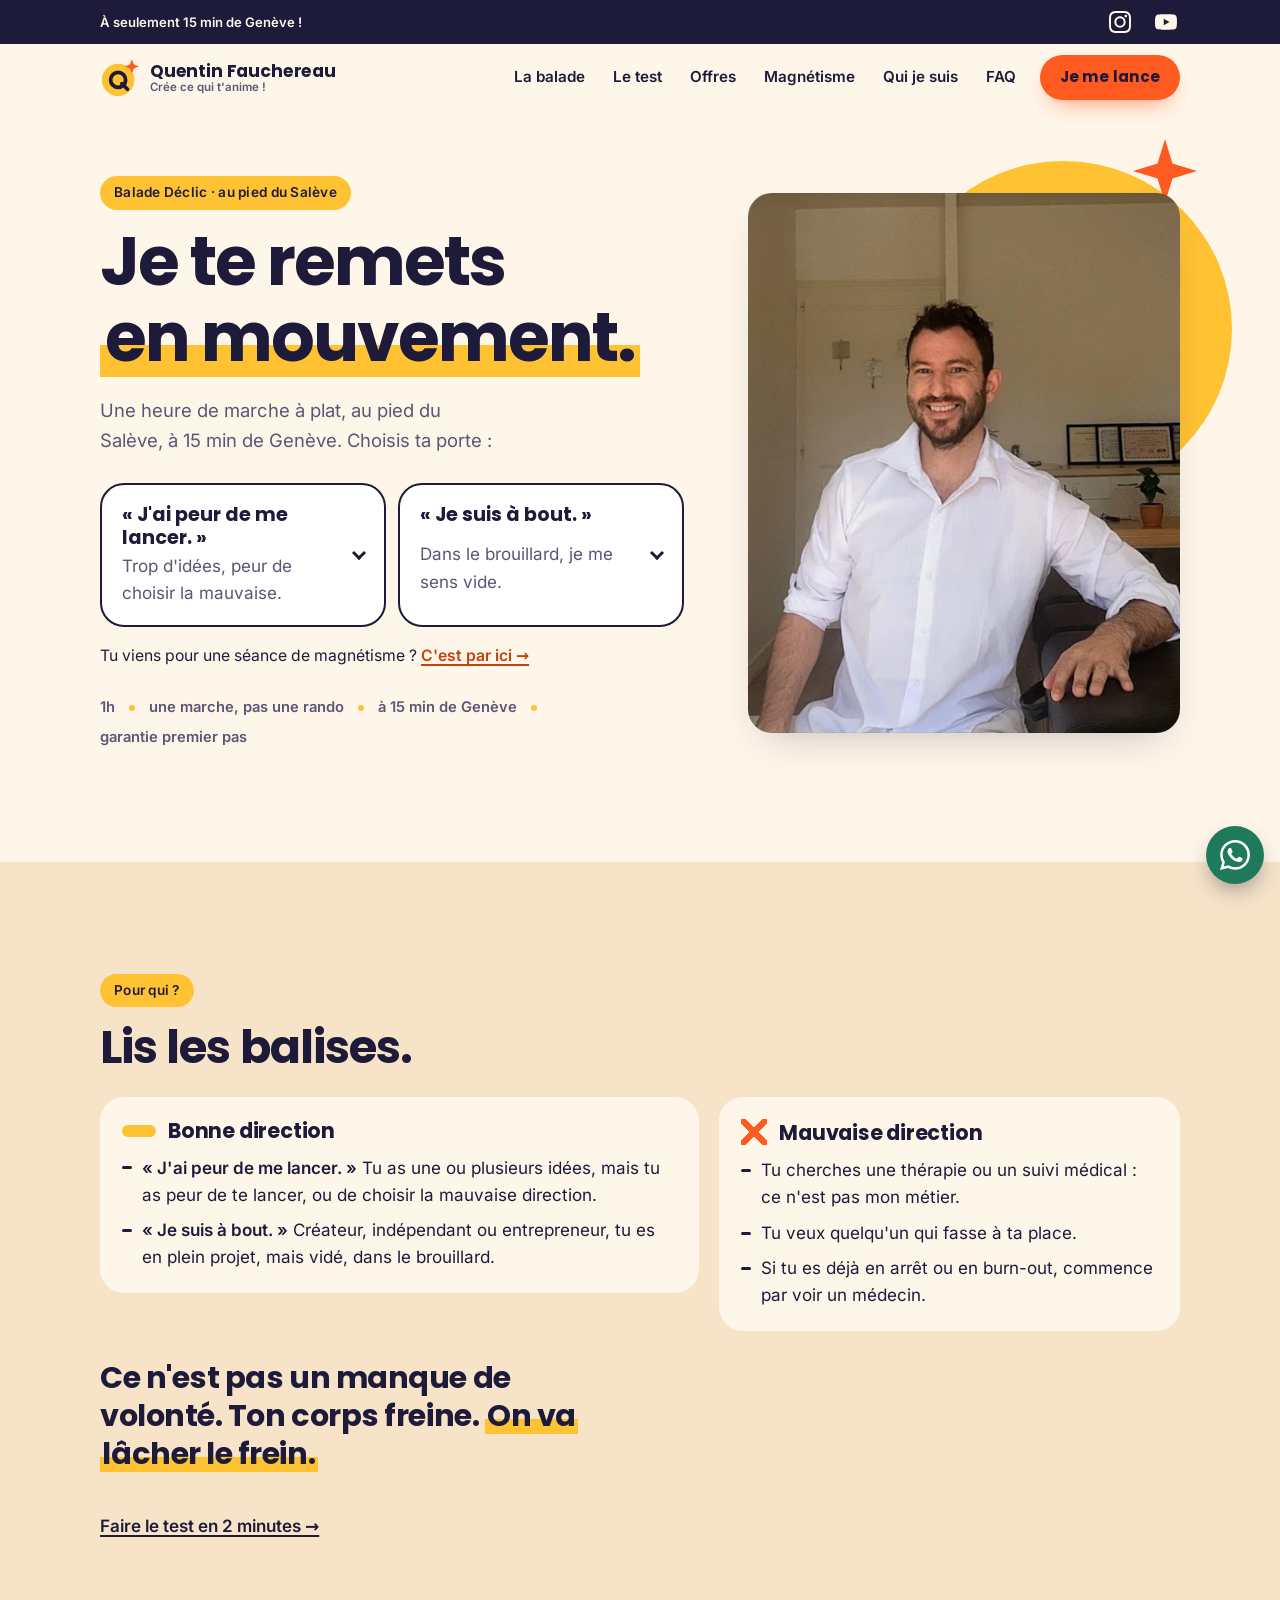
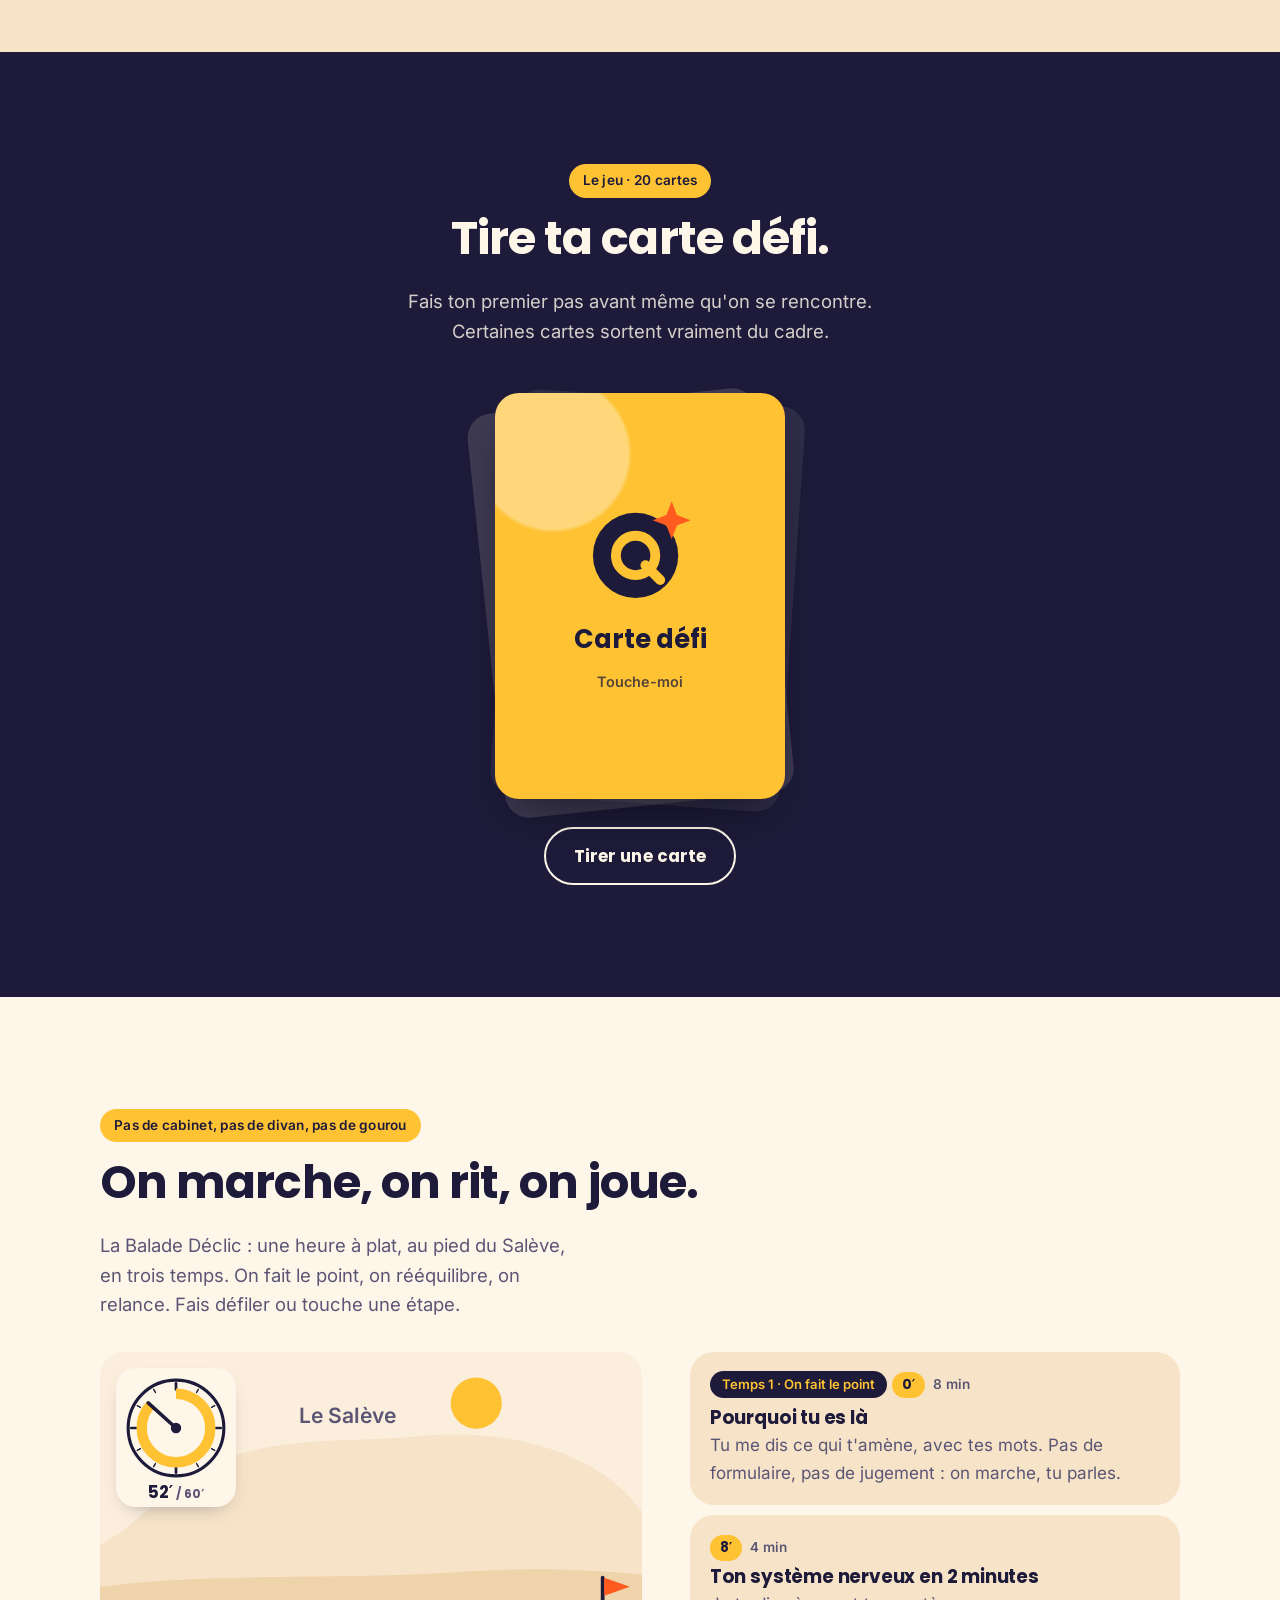
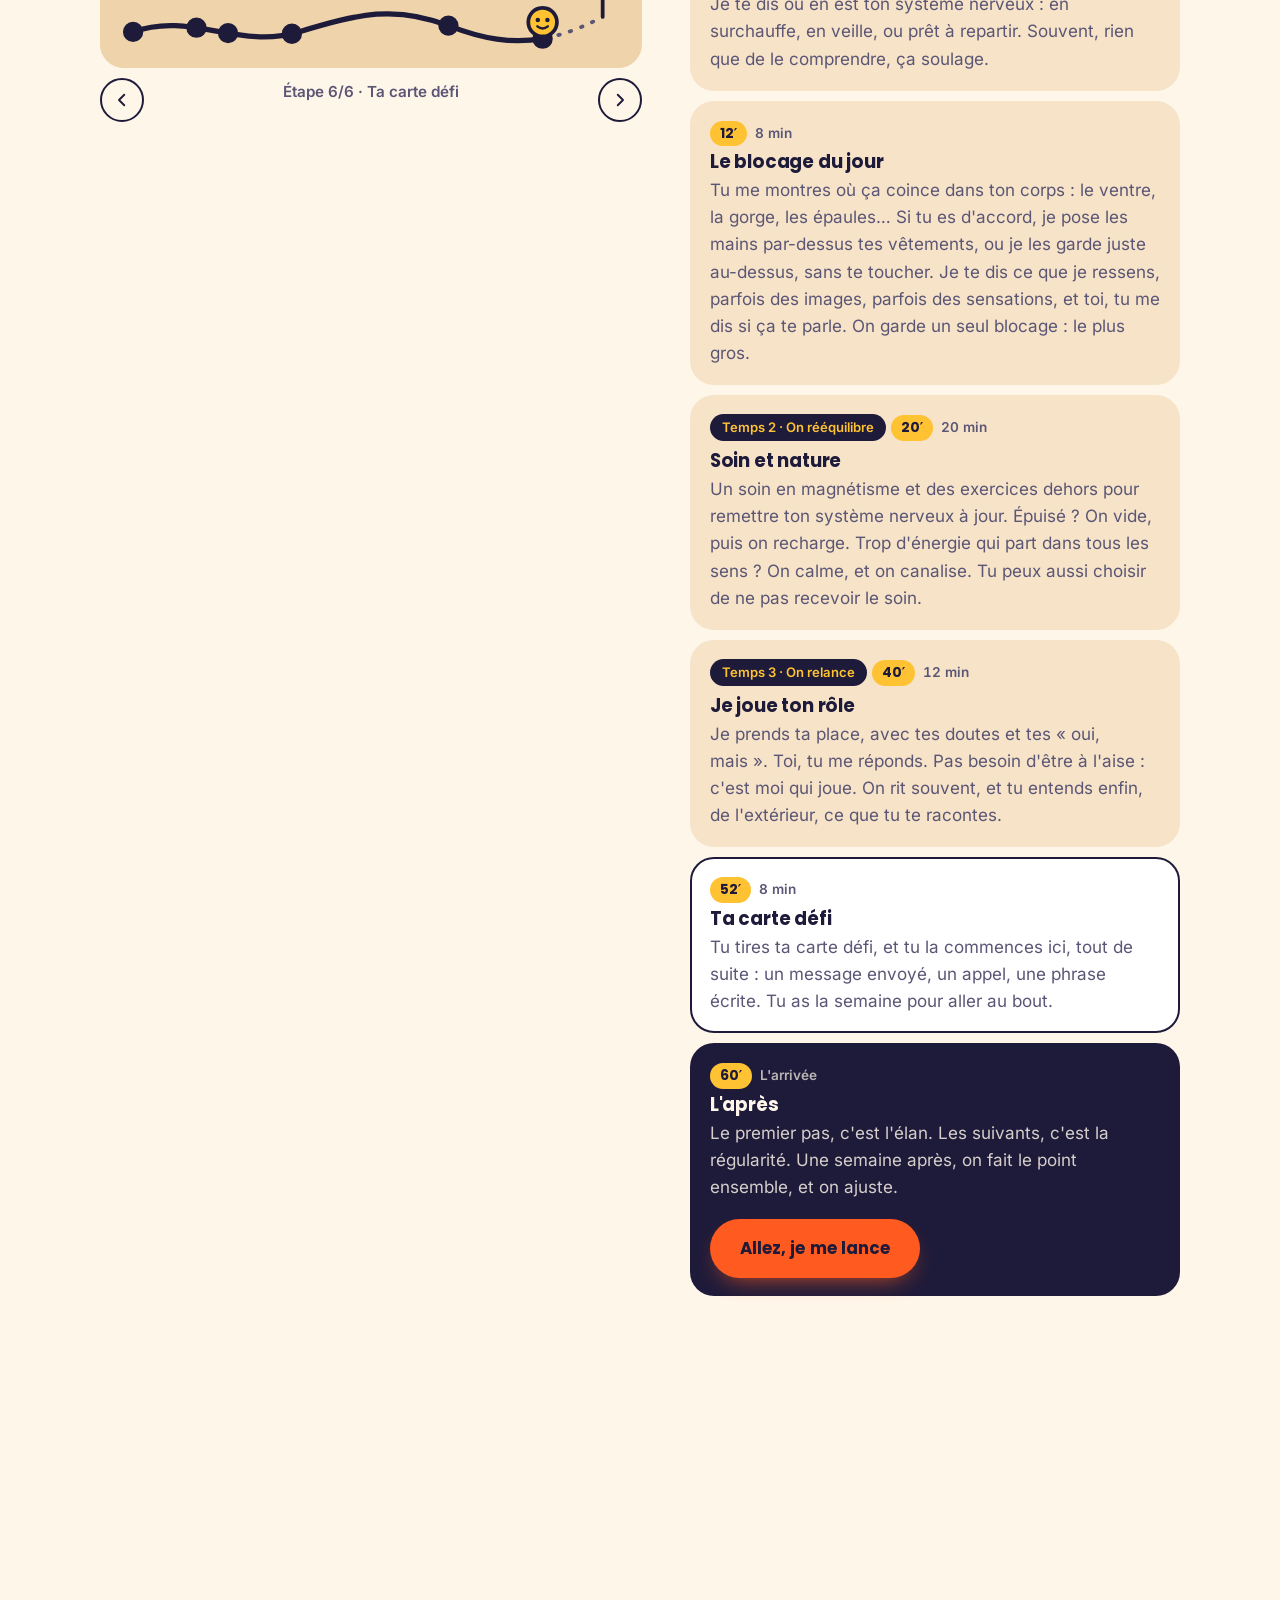
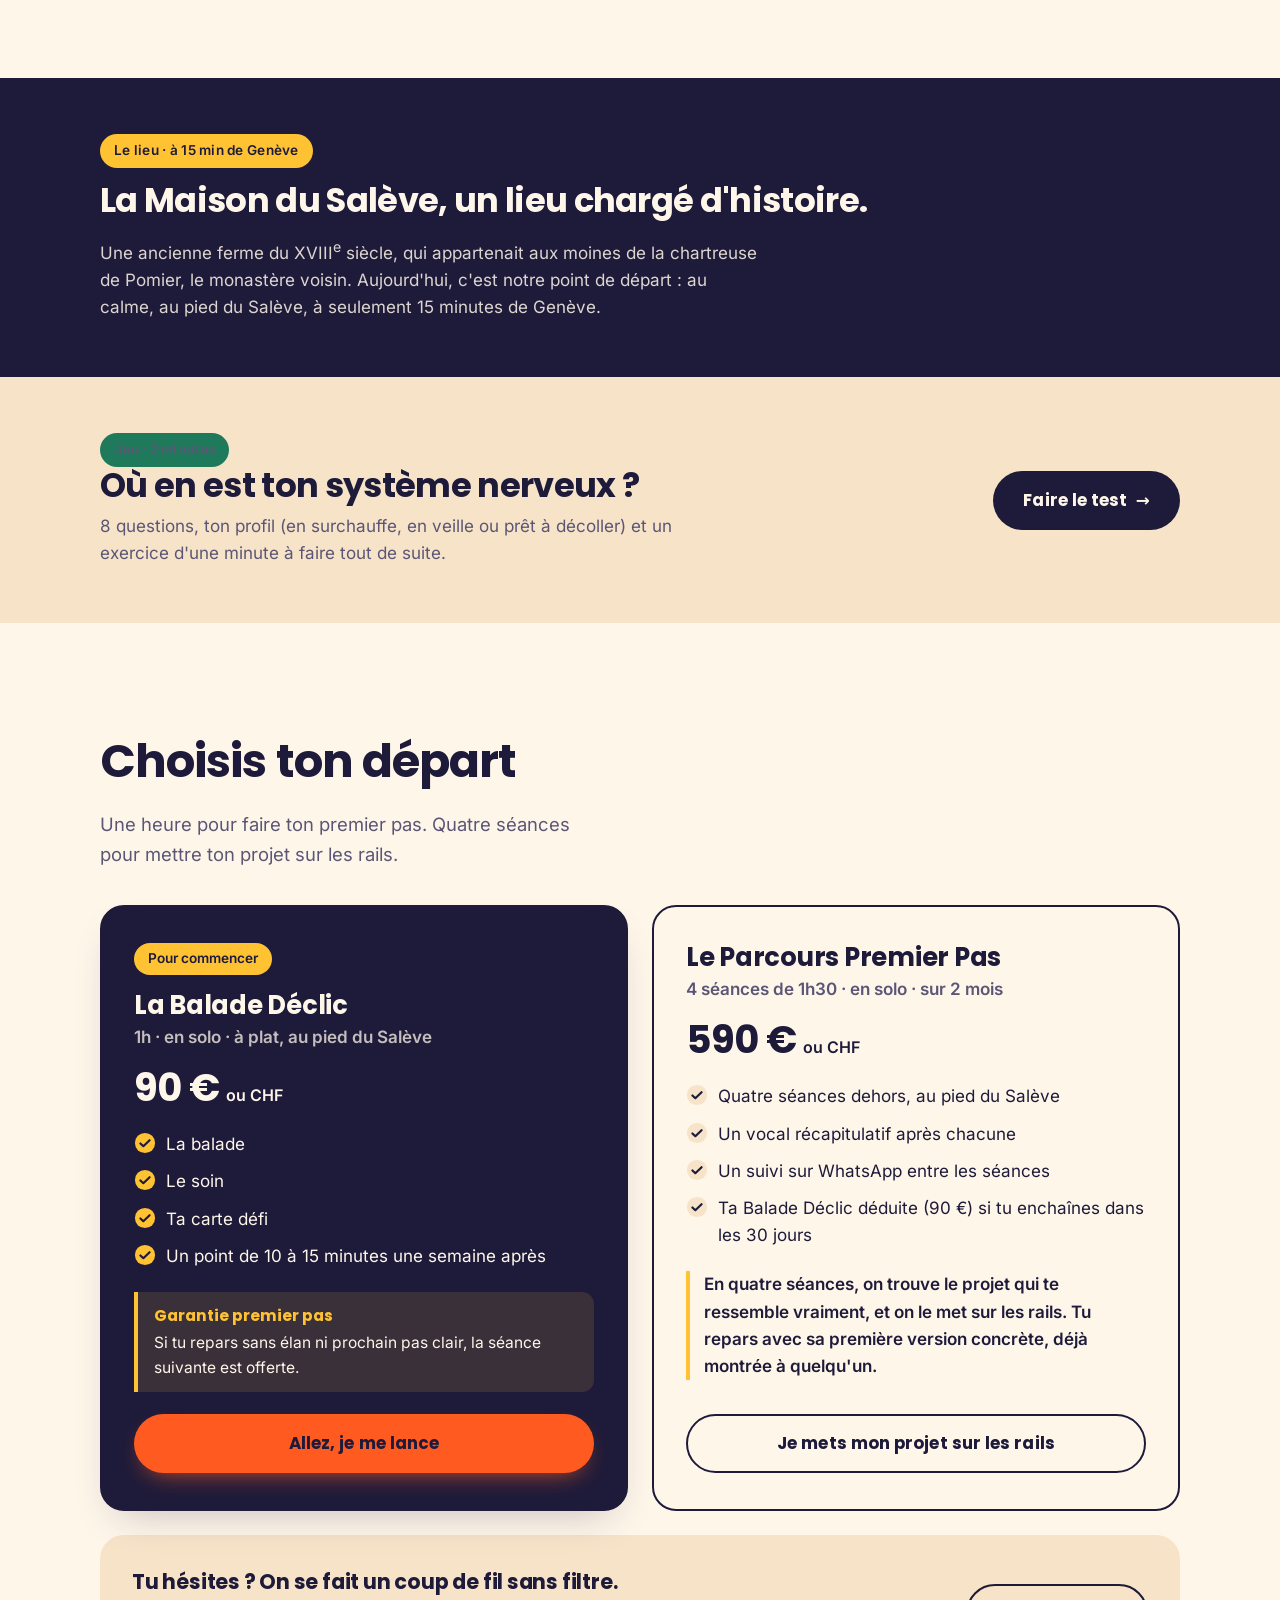
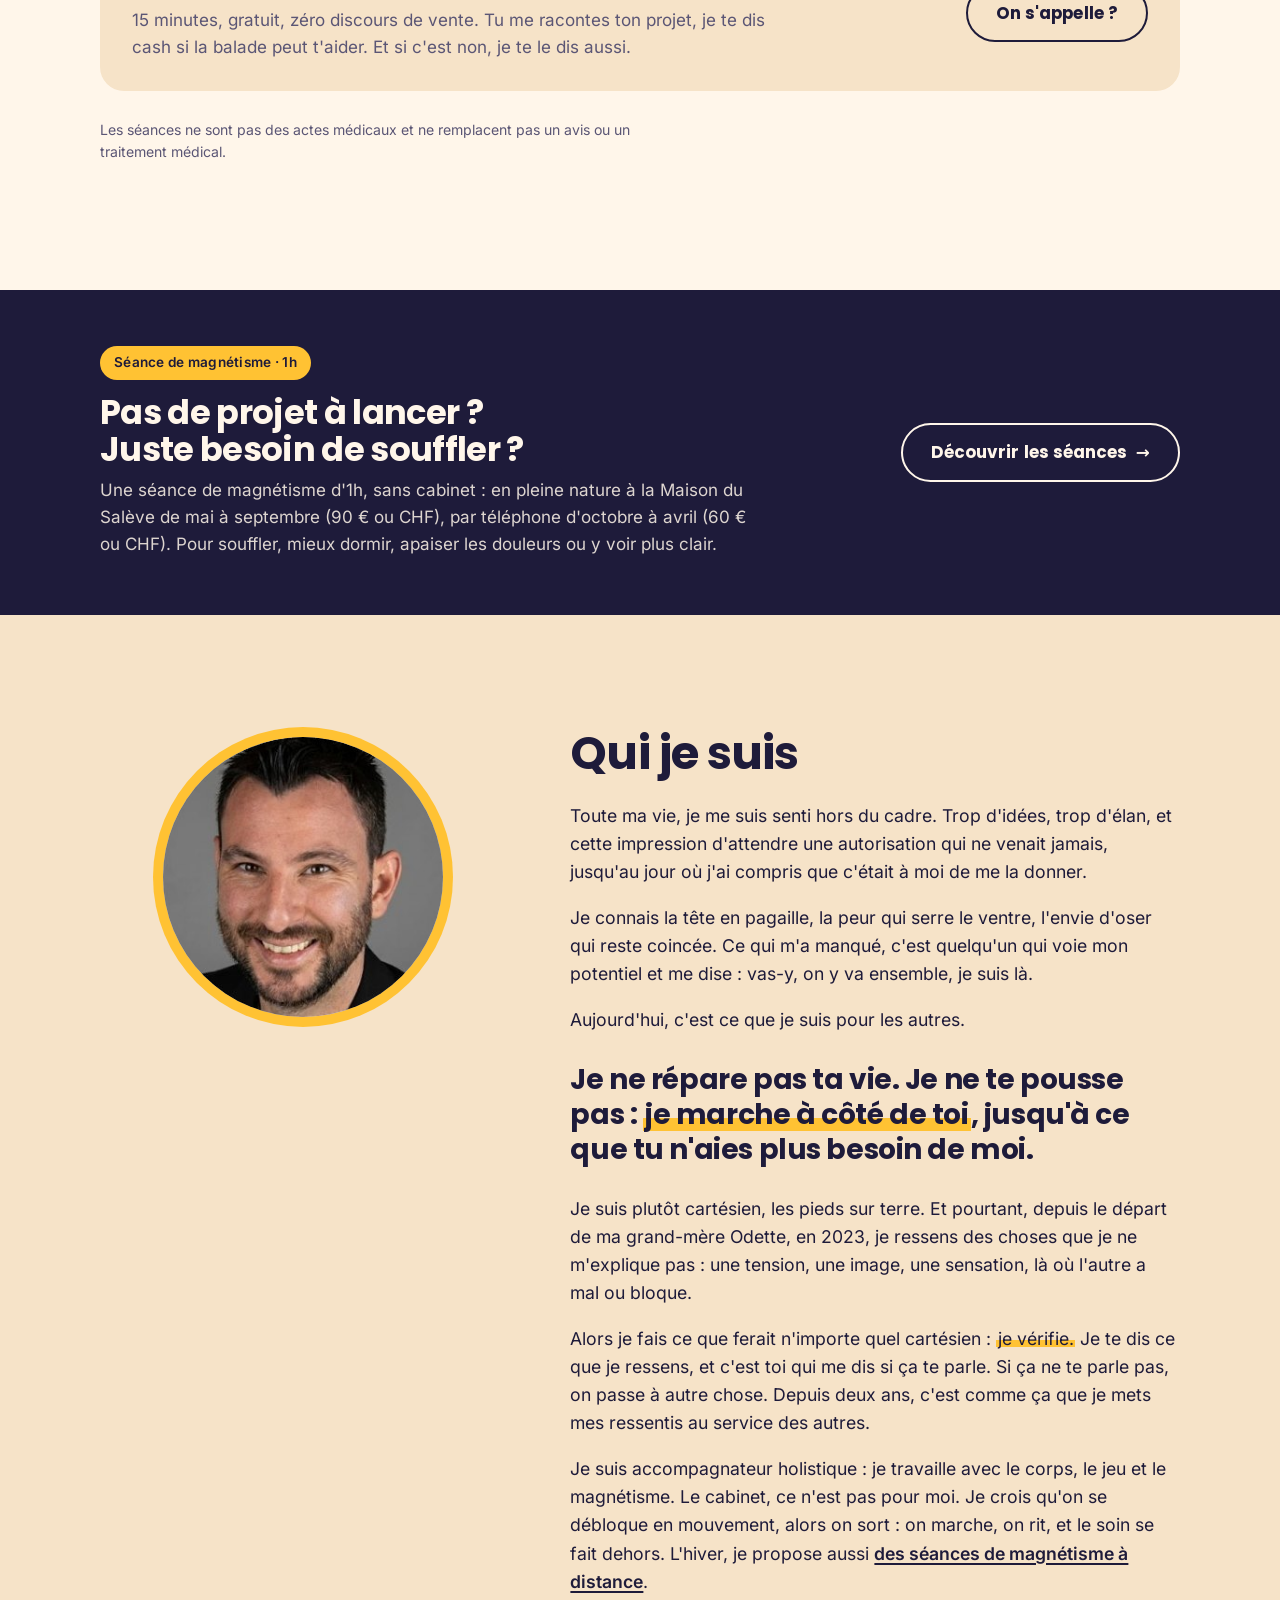
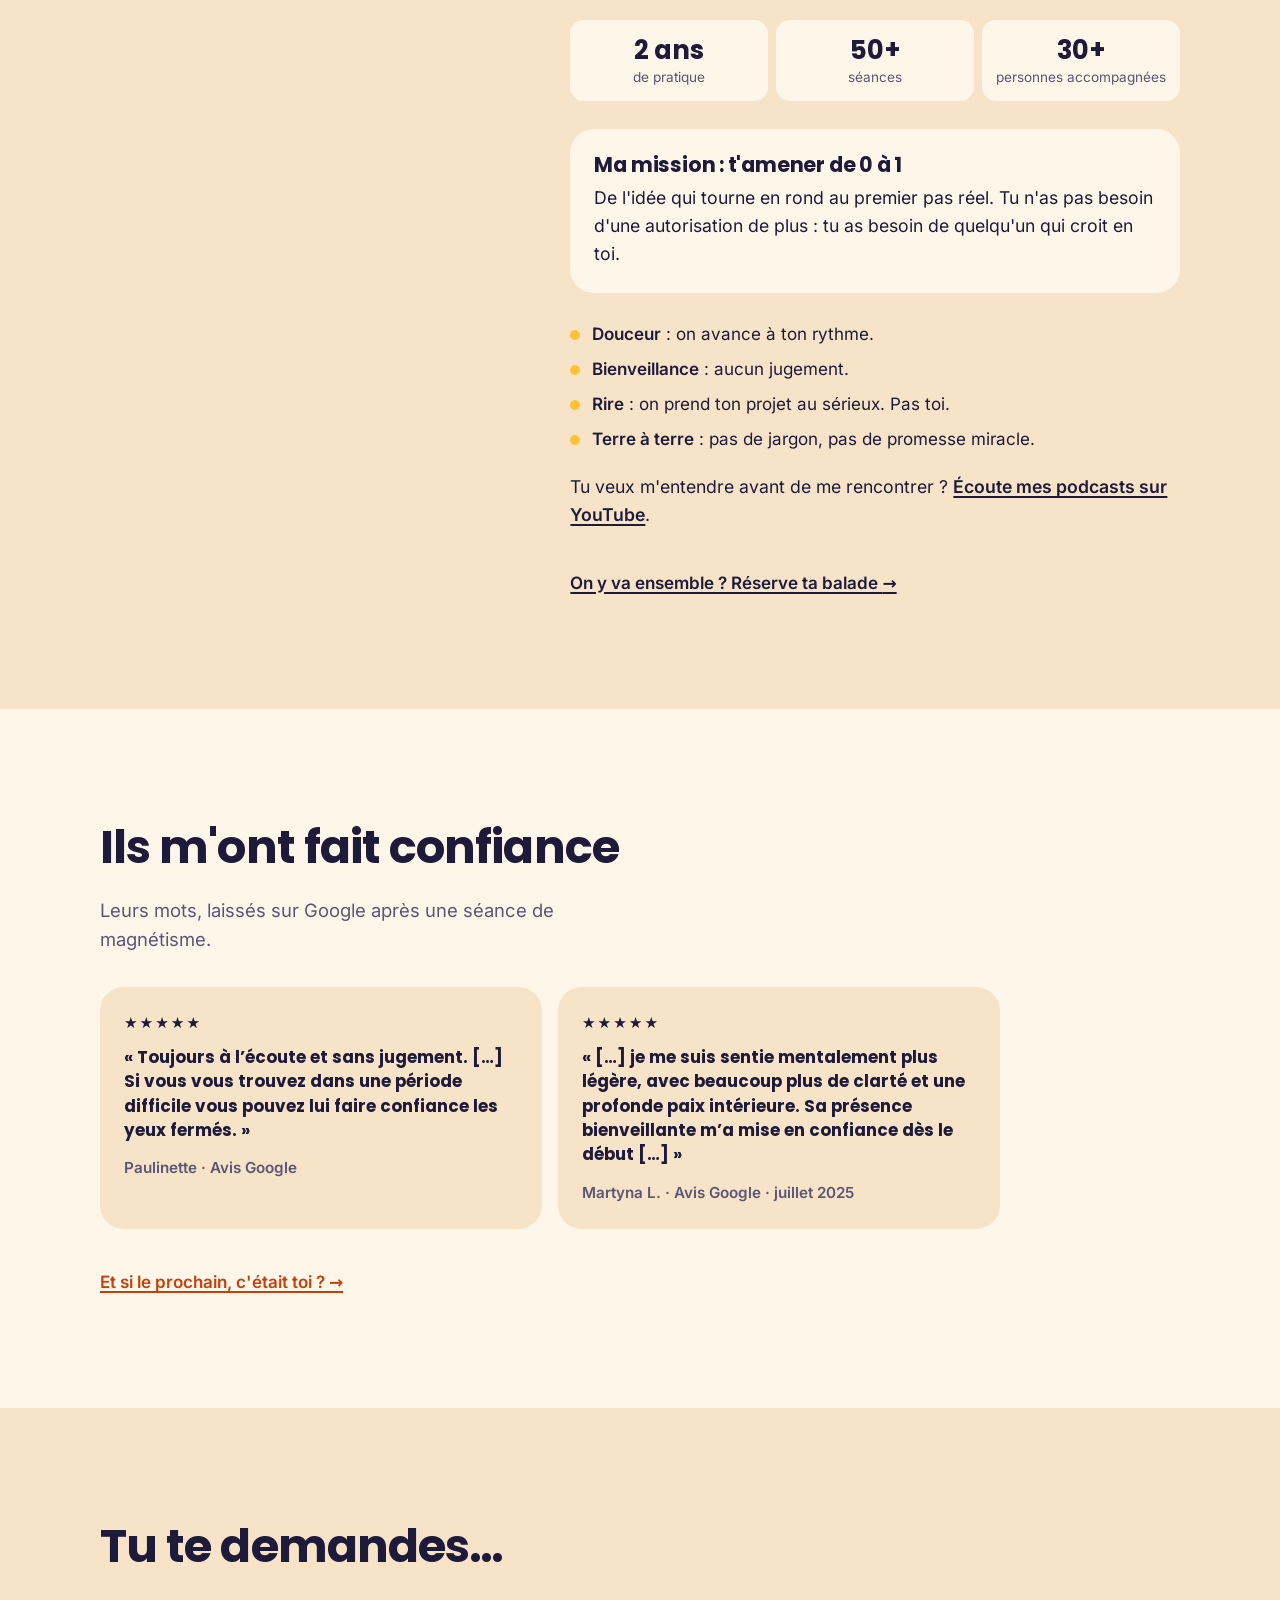
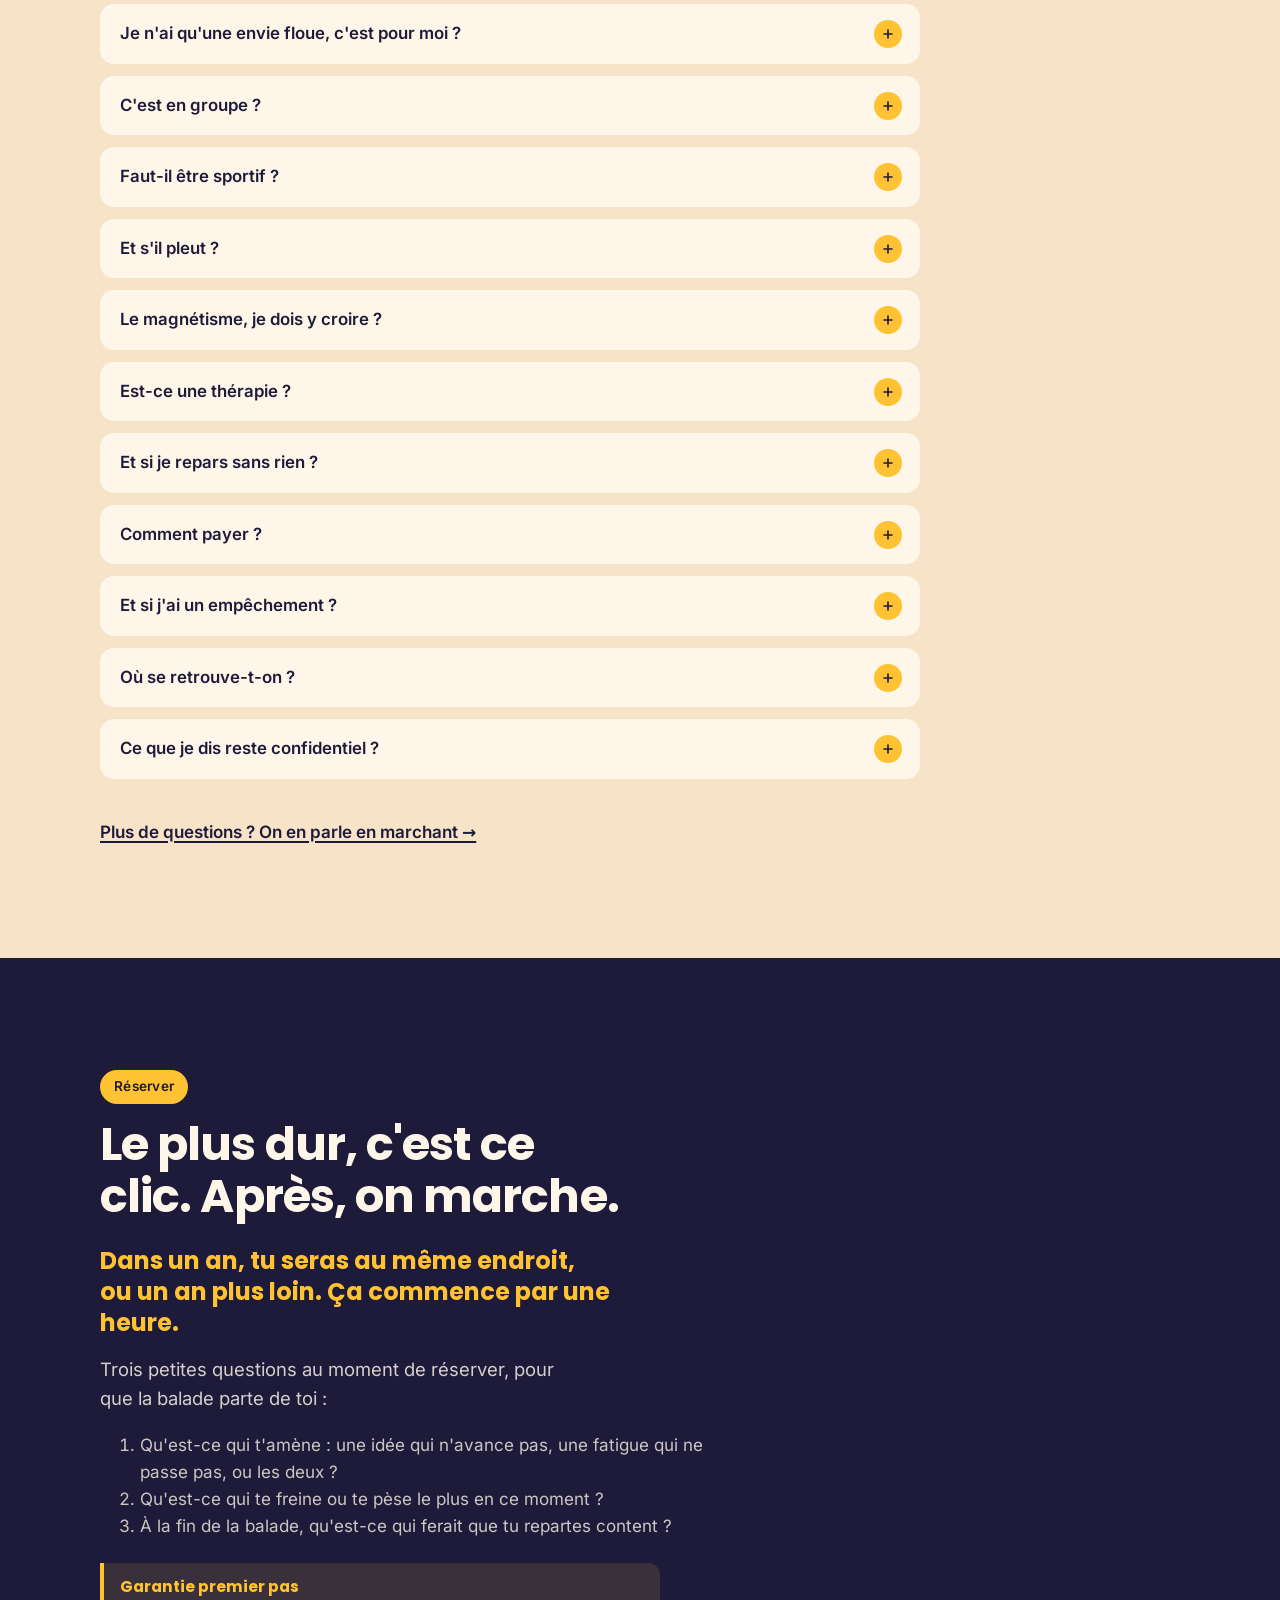
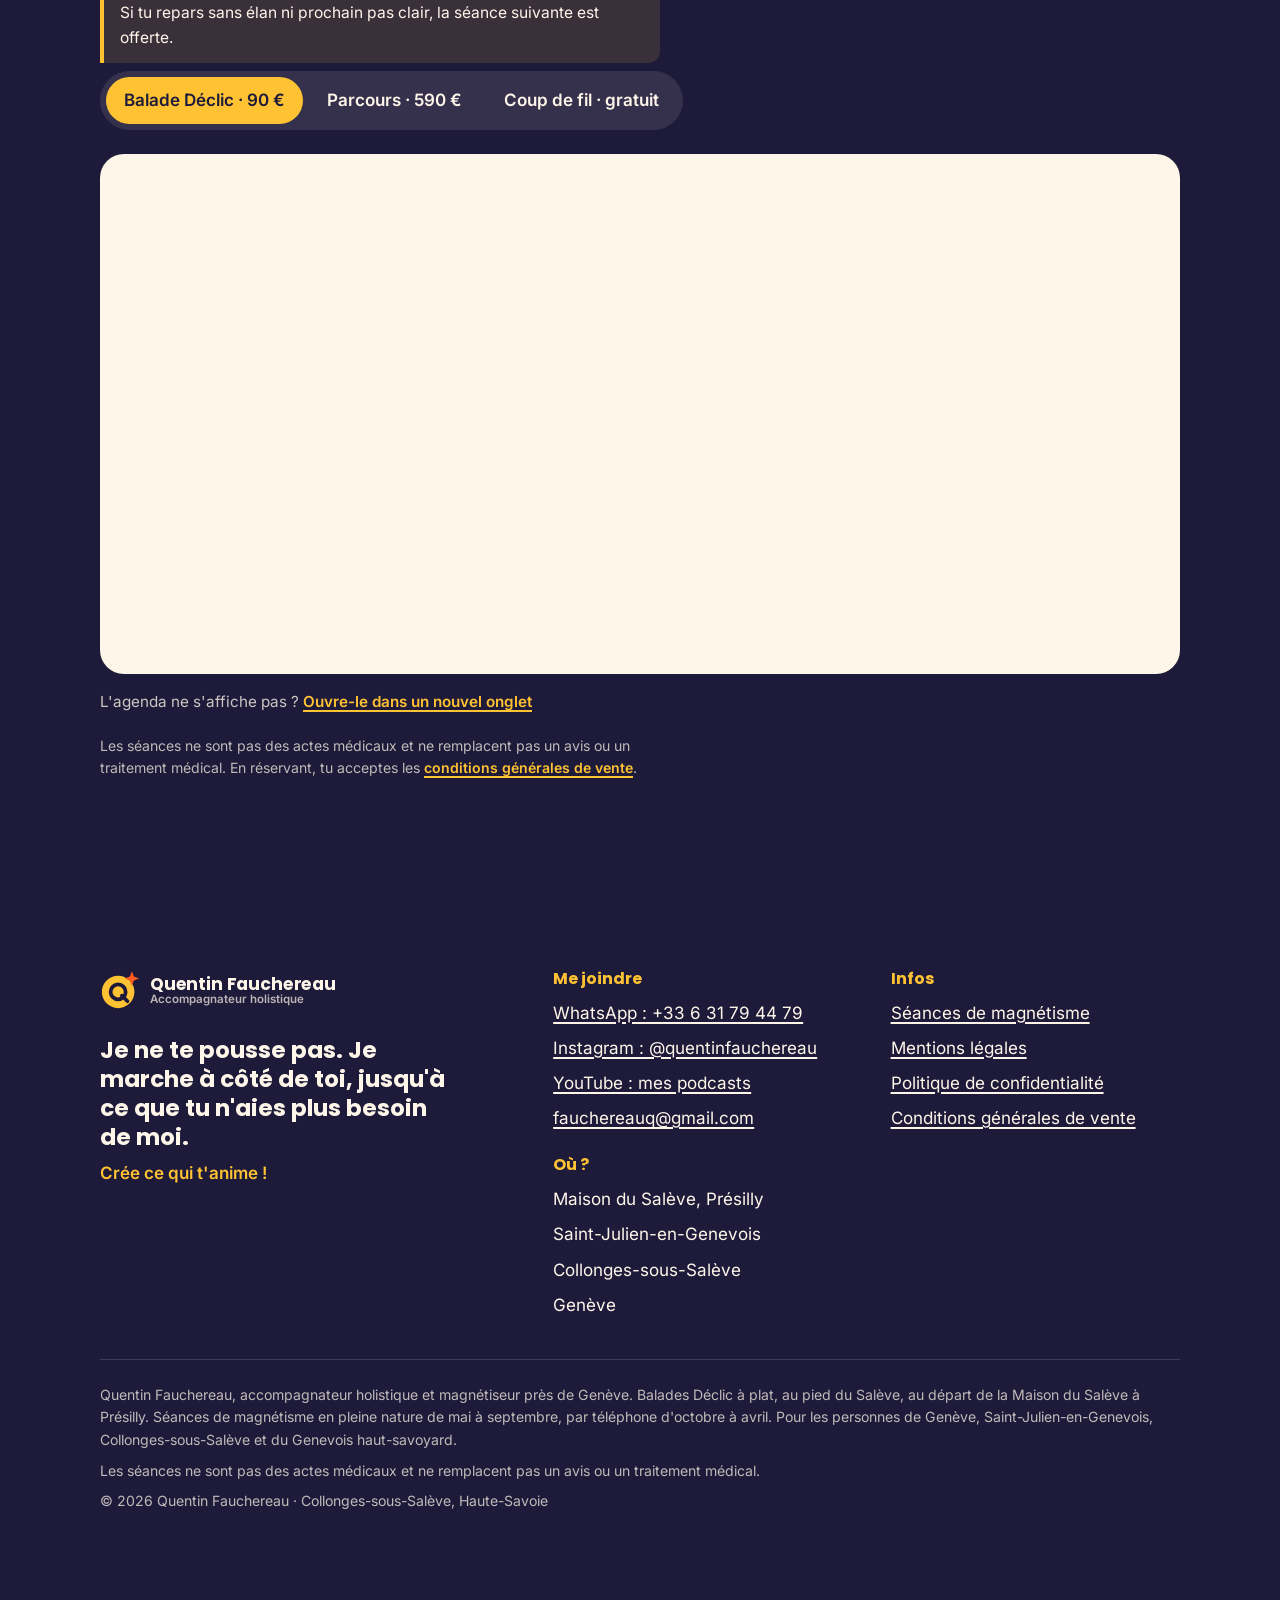
==== commit 147314d7: "Qui je suis : ressentis fins et tête cartésienne ; chiffres lisibles sur petit écran Co-Authored-By:" ====
--- a/index.html
+++ b/index.html
@@ -28,7 +28,7 @@
 
   <link rel="preload" href="assets/fonts/poppins-700.woff2" as="font" type="font/woff2" crossorigin>
   <link rel="preload" href="assets/fonts/inter-400.woff2" as="font" type="font/woff2" crossorigin>
-  <link rel="stylesheet" href="assets/css/style.css?v=202611201952">
+  <link rel="stylesheet" href="assets/css/style.css?v=202611202012">
 
   <!-- Mesure d'audience sans cookies (Plausible). À activer au lancement :
        retire les deux tirets de commentaire et mets ton vrai domaine.
@@ -117,7 +117,7 @@
           { "@type": "Question", "name": "C'est en groupe ?", "acceptedAnswer": { "@type": "Answer", "text": "Non, en solo : rien que toi et moi, pour que la balade parte entièrement de toi." } },
           { "@type": "Question", "name": "Faut-il être sportif ?", "acceptedAnswer": { "@type": "Answer", "text": "Non. C'est une marche à plat, pas une randonnée : on reste au pied du Salève, à un rythme tranquille, avec des pauses." } },
           { "@type": "Question", "name": "Où se passe la balade ?", "acceptedAnswer": { "@type": "Answer", "text": "Au départ de la Maison du Salève, 775 route de Mikerne, 74160 Présilly, au pied du Salève, près de Saint-Julien-en-Genevois et de Genève." } },
-          { "@type": "Question", "name": "Le magnétisme, je dois y croire ?", "acceptedAnswer": { "@type": "Answer", "text": "Non. Tu ressens ce que tu ressens, sans obligation. Tu peux aussi choisir de ne pas recevoir le soin." } },
+          { "@type": "Question", "name": "Le magnétisme, je dois y croire ?", "acceptedAnswer": { "@type": "Answer", "text": "Non. Quentin est lui-même plutôt cartésien. Tu ressens ce que tu ressens, sans obligation. Tu peux aussi choisir de ne pas recevoir le soin." } },
           { "@type": "Question", "name": "Est-ce une thérapie ?", "acceptedAnswer": { "@type": "Answer", "text": "Non. C'est un accompagnement vers l'action. Il ne remplace pas un suivi médical ou psychologique." } },
           { "@type": "Question", "name": "Et si je repars sans rien ?", "acceptedAnswer": { "@type": "Answer", "text": "C'est la garantie premier pas : si tu repars sans élan ni prochain pas clair, la séance suivante est offerte." } },
           { "@type": "Question", "name": "Et si j'ai un empêchement ?", "acceptedAnswer": { "@type": "Answer", "text": "Tu peux annuler ou reporter gratuitement jusqu'à 48 h avant. Passé ce délai, la séance est due." } },
@@ -496,7 +496,8 @@
           <p>Je connais la tête en pagaille, la peur qui serre le ventre, l'envie d'oser qui reste coincée. Ce qui m'a manqué, c'est quelqu'un qui voie mon potentiel et me dise&nbsp;: vas-y, on y va ensemble, je suis là.</p>
           <p>Aujourd'hui, c'est ce que je suis pour les autres.</p>
           <p class="citation">Je ne répare pas ta vie. Je ne te pousse pas&nbsp;: <span class="surligne">je marche à côté de toi</span>, jusqu'à ce que tu n'aies plus besoin de moi.</p>
-          <p>Tout a changé en 2023, après le départ de ma grand-mère Odette&nbsp;: plus de sensibilité, des ressentis plus fins. Depuis deux ans, je mets ce que je ressens au service des autres.</p>
+          <p>Je suis plutôt cartésien, les pieds sur terre. Et pourtant, depuis le départ de ma grand-mère Odette, en 2023, je ressens des choses que je ne m'explique pas&nbsp;: une tension, une image, une sensation, là où l'autre a mal ou bloque.</p>
+          <p>Alors je fais ce que ferait n'importe quel cartésien&nbsp;: <span class="surligne">je vérifie.</span> Je te dis ce que je ressens, et c'est toi qui me dis si ça te parle. Si ça ne te parle pas, on passe à autre chose. Depuis deux ans, c'est comme ça que je mets mes ressentis au service des autres.</p>
           <p>Je suis accompagnateur holistique&nbsp;: je travaille avec le corps, le jeu et le magnétisme. Le cabinet, ce n'est pas pour moi. Je crois qu'on se débloque en mouvement, alors on sort&nbsp;: on marche, on rit, et le soin se fait dehors. L'hiver, je propose aussi <a class="lien-geste" href="magnetisme.html">des séances de magnétisme à distance</a>.</p>
 
           <ul class="chiffres" aria-label="En chiffres">
@@ -514,6 +515,7 @@
             <li><b>Douceur</b>&nbsp;: on avance à ton rythme.</li>
             <li><b>Bienveillance</b>&nbsp;: aucun jugement.</li>
             <li><b>Rire</b>&nbsp;: on prend ton projet au sérieux. Pas toi.</li>
+            <li><b>Terre à terre</b>&nbsp;: pas de jargon, pas de promesse miracle.</li>
           </ul>
 
           <p class="youtube-ligne">Tu veux m'entendre avant de me rencontrer&nbsp;? <a class="lien-geste" href="https://www.youtube.com/@QuentinFauchereau" target="_blank" rel="noopener">Écoute mes podcasts sur YouTube</a>.</p>
@@ -571,7 +573,7 @@
           </details>
           <details>
             <summary>Le magnétisme, je dois y croire&nbsp;?</summary>
-            <div class="reponse"><p>Non. Tu ressens ce que tu ressens, sans obligation. Tu peux aussi choisir de ne pas recevoir le soin.</p></div>
+            <div class="reponse"><p>Non. Je suis moi-même plutôt cartésien. Tu ressens ce que tu ressens, sans obligation. Tu peux aussi choisir de ne pas recevoir le soin.</p></div>
           </details>
           <details>
             <summary>Est-ce une thérapie&nbsp;?</summary>
@@ -684,8 +686,8 @@
     </div>
   </footer>
 
-  <script src="assets/js/config.js?v=202611201952"></script>
-  <script src="assets/js/main.js?v=202611201952" defer></script>
+  <script src="assets/js/config.js?v=202611202012"></script>
+  <script src="assets/js/main.js?v=202611202012" defer></script>
   <!-- Bouton WhatsApp flottant -->
   <a class="whatsapp-flottant" href="https://wa.me/33631794479?text=Bonjour%20Quentin%20!" target="_blank" rel="noopener" aria-label="Écrire à Quentin sur WhatsApp" title="Écrire sur WhatsApp">
     <svg viewBox="0 0 24 24" aria-hidden="true"><path fill="currentColor" d="M17.472 14.382c-.297-.149-1.758-.867-2.03-.967-.273-.099-.471-.148-.67.15-.197.297-.767.966-.94 1.164-.173.199-.347.223-.644.075-.297-.15-1.255-.463-2.39-1.475-.883-.788-1.48-1.761-1.653-2.059-.173-.297-.018-.458.13-.606.134-.133.298-.347.446-.52.149-.174.198-.298.298-.497.099-.198.05-.371-.025-.52-.075-.149-.669-1.612-.916-2.207-.242-.579-.487-.5-.669-.51-.173-.008-.371-.01-.57-.01-.198 0-.52.074-.792.372-.272.297-1.04 1.016-1.04 2.479 0 1.462 1.065 2.875 1.213 3.074.149.198 2.096 3.2 5.077 4.487.709.306 1.262.489 1.694.625.712.227 1.36.195 1.871.118.571-.085 1.758-.719 2.006-1.413.248-.694.248-1.289.173-1.413-.074-.124-.272-.198-.57-.347m-5.421 7.403h-.004a9.87 9.87 0 01-5.031-1.378l-.361-.214-3.741.982.998-3.648-.235-.374a9.86 9.86 0 01-1.51-5.26c.001-5.45 4.436-9.884 9.888-9.884 2.64 0 5.122 1.03 6.988 2.898a9.825 9.825 0 012.893 6.994c-.003 5.45-4.437 9.884-9.885 9.884m8.413-18.297A11.815 11.815 0 0012.05 0C5.495 0 .16 5.335.157 11.892c0 2.096.547 4.142 1.588 5.945L.057 24l6.305-1.654a11.882 11.882 0 005.683 1.448h.005c6.554 0 11.89-5.335 11.893-11.893a11.821 11.821 0 00-3.48-8.413Z"/></svg>
--- a/assets/css/style.css
+++ b/assets/css/style.css
@@ -1227,7 +1227,7 @@
 /* ---------- Chiffres et choix de saison ---------- */
 .chiffres { list-style: none; margin: 24px 0 0; padding: 0; display: grid; grid-template-columns: repeat(3, minmax(0, 1fr)); gap: 8px; }
 .chiffres li { overflow-wrap: anywhere; }
-@media (max-width: 400px) { .chiffres li { padding: 12px 6px; font-size: .78rem; } .chiffres b { font-size: 1.35rem; } }
+@media (max-width: 400px) { .chiffres li { padding: 12px 4px; font-size: .78rem; -webkit-hyphens: auto; hyphens: auto; } .chiffres b { font-size: 1.35rem; } }
 .chiffres li {
   background: var(--creme);
   border-radius: var(--radius-sm);
@@ -1534,3 +1534,6 @@
   margin: 0 0 16px;
   max-width: 34ch;
 }
+
+/* Chiffres : la version mobile doit venir après la règle de base pour s'appliquer */
+@media (max-width: 400px) { .chiffres li { padding: 12px 4px; font-size: .78rem; -webkit-hyphens: auto; hyphens: auto; } .chiffres b { font-size: 1.35rem; } }
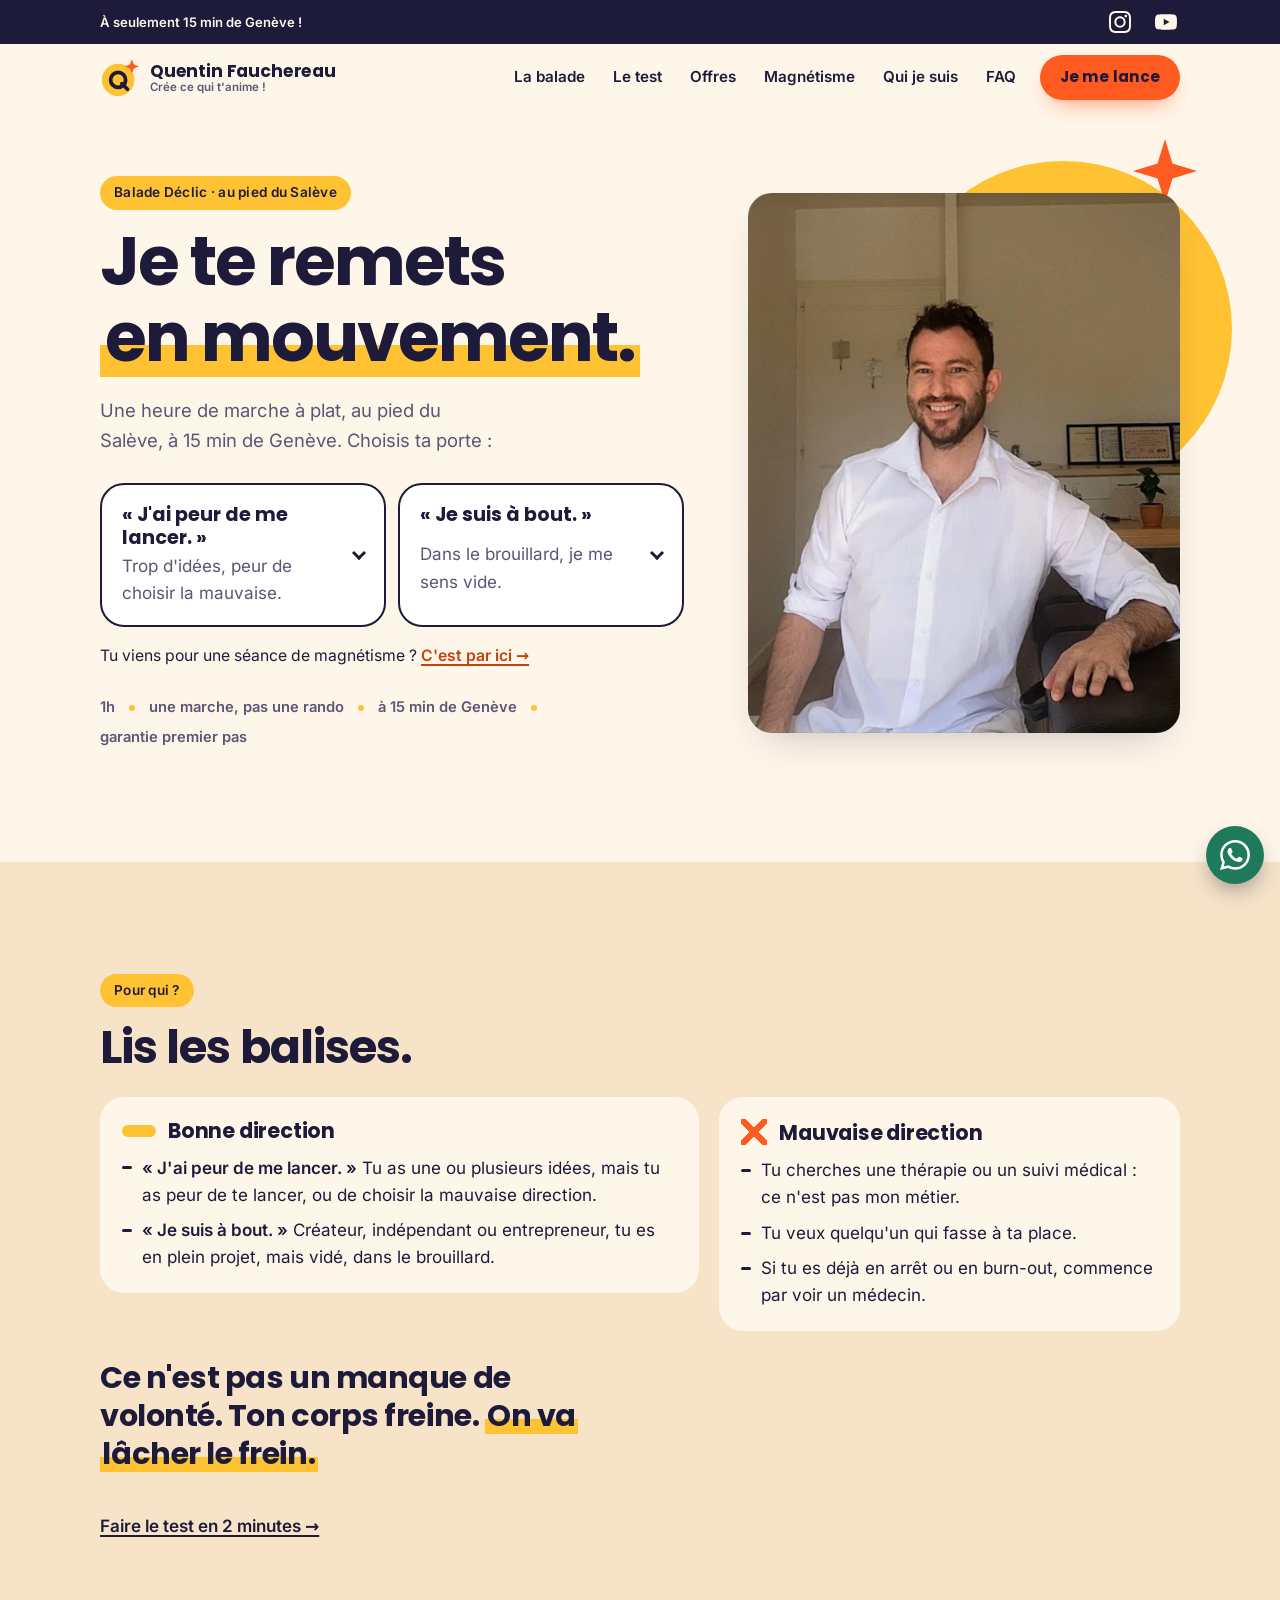
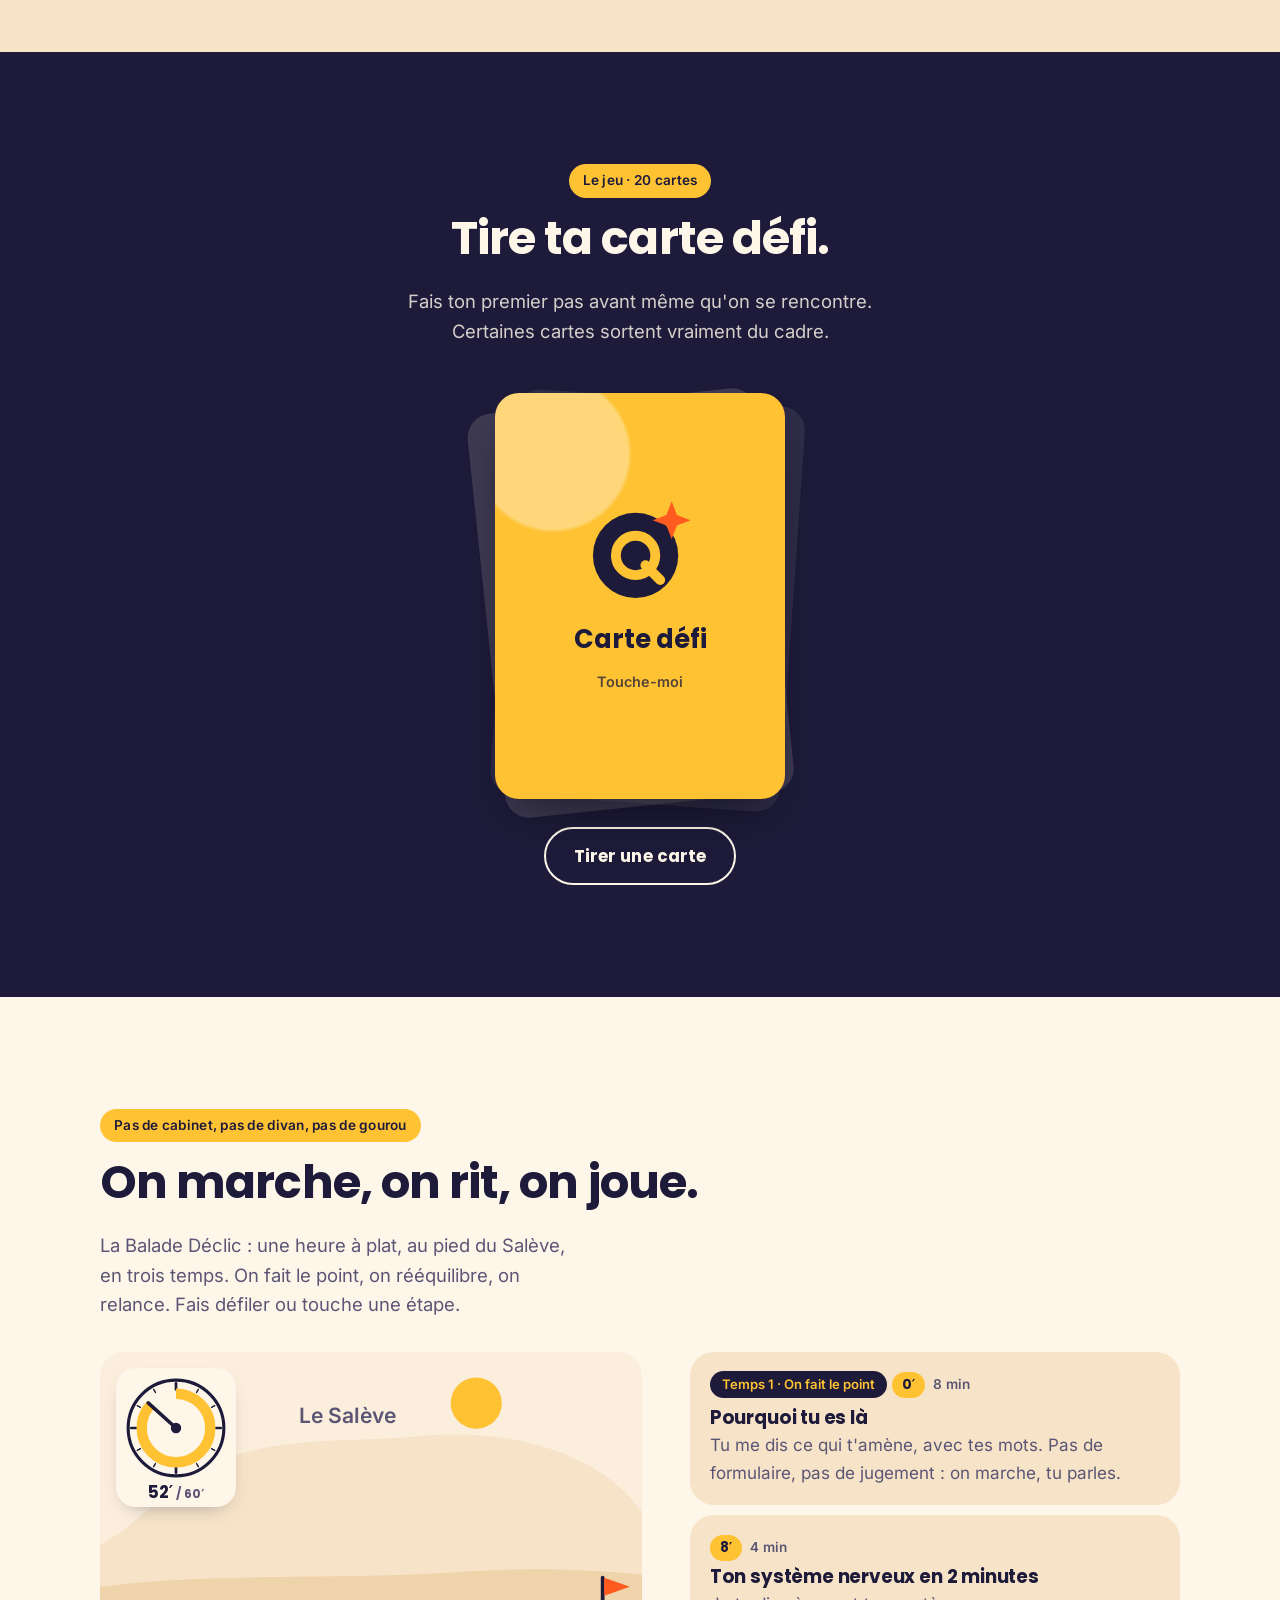
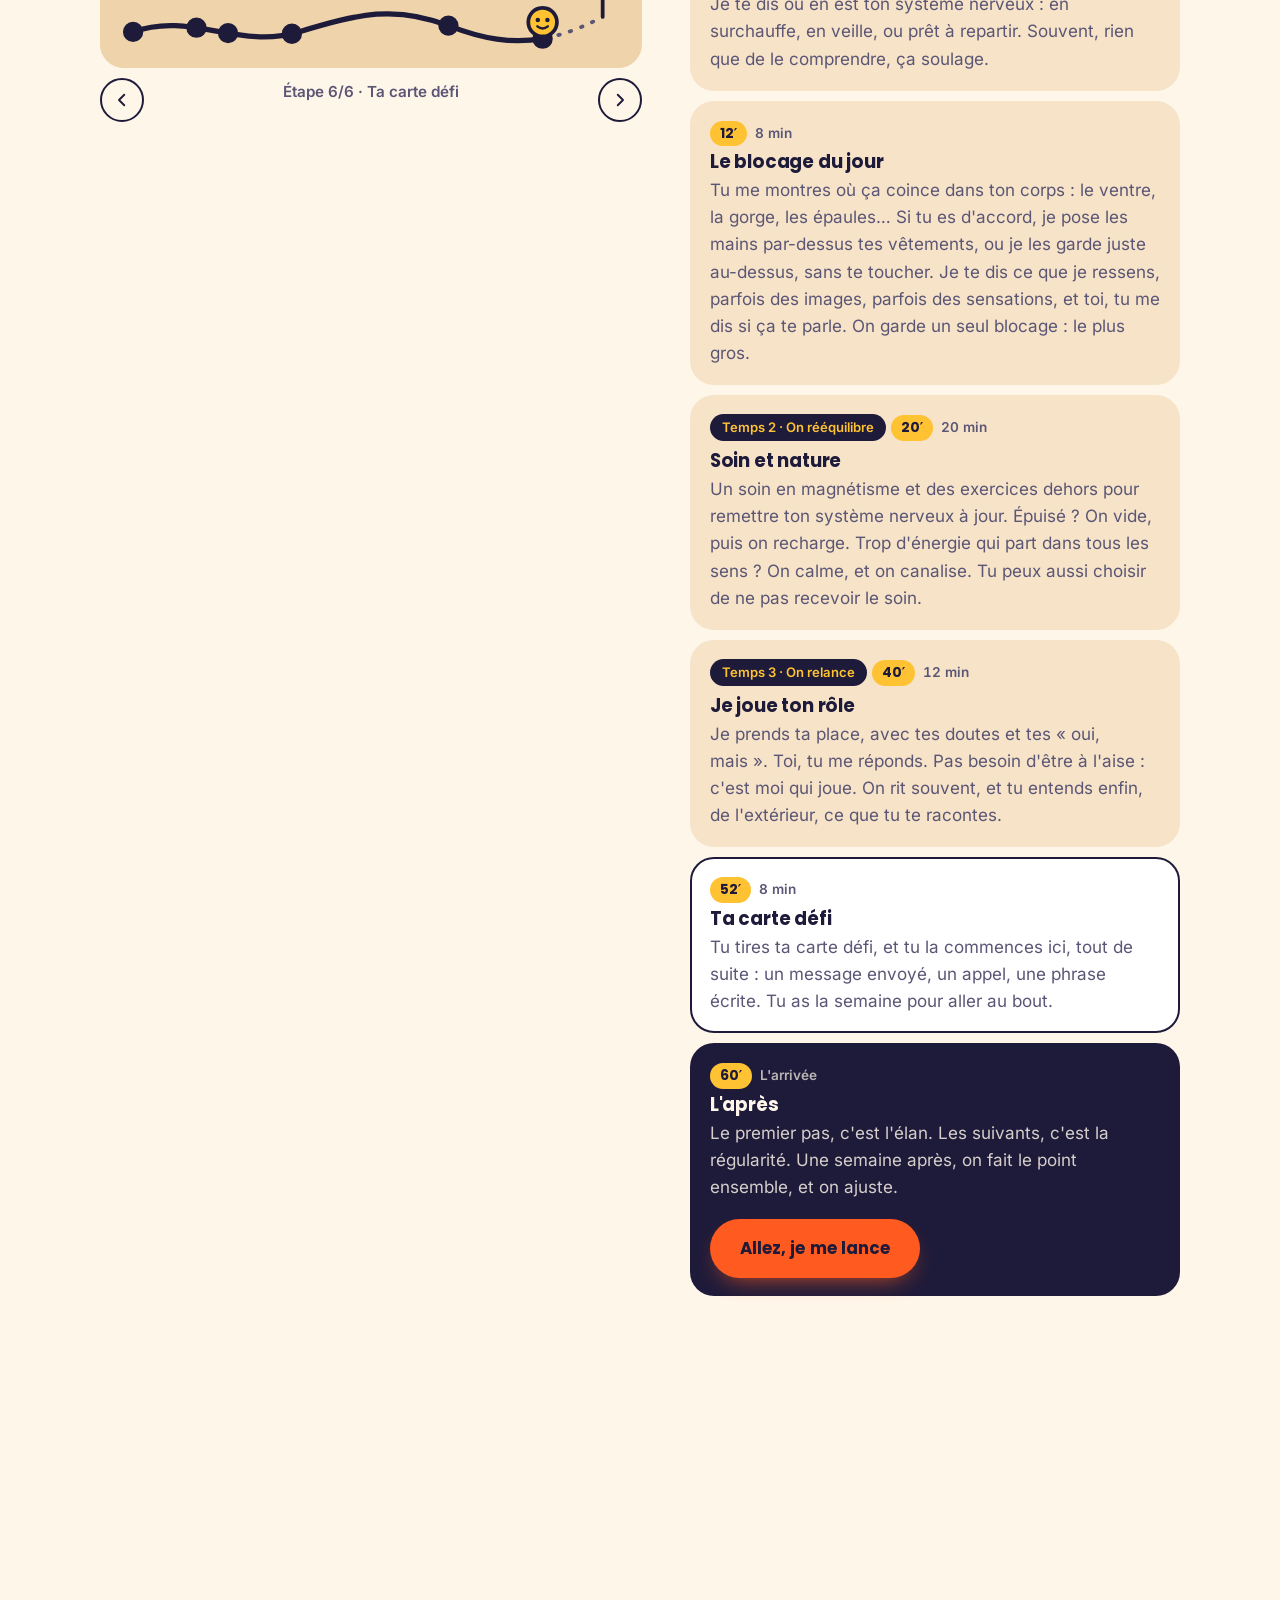
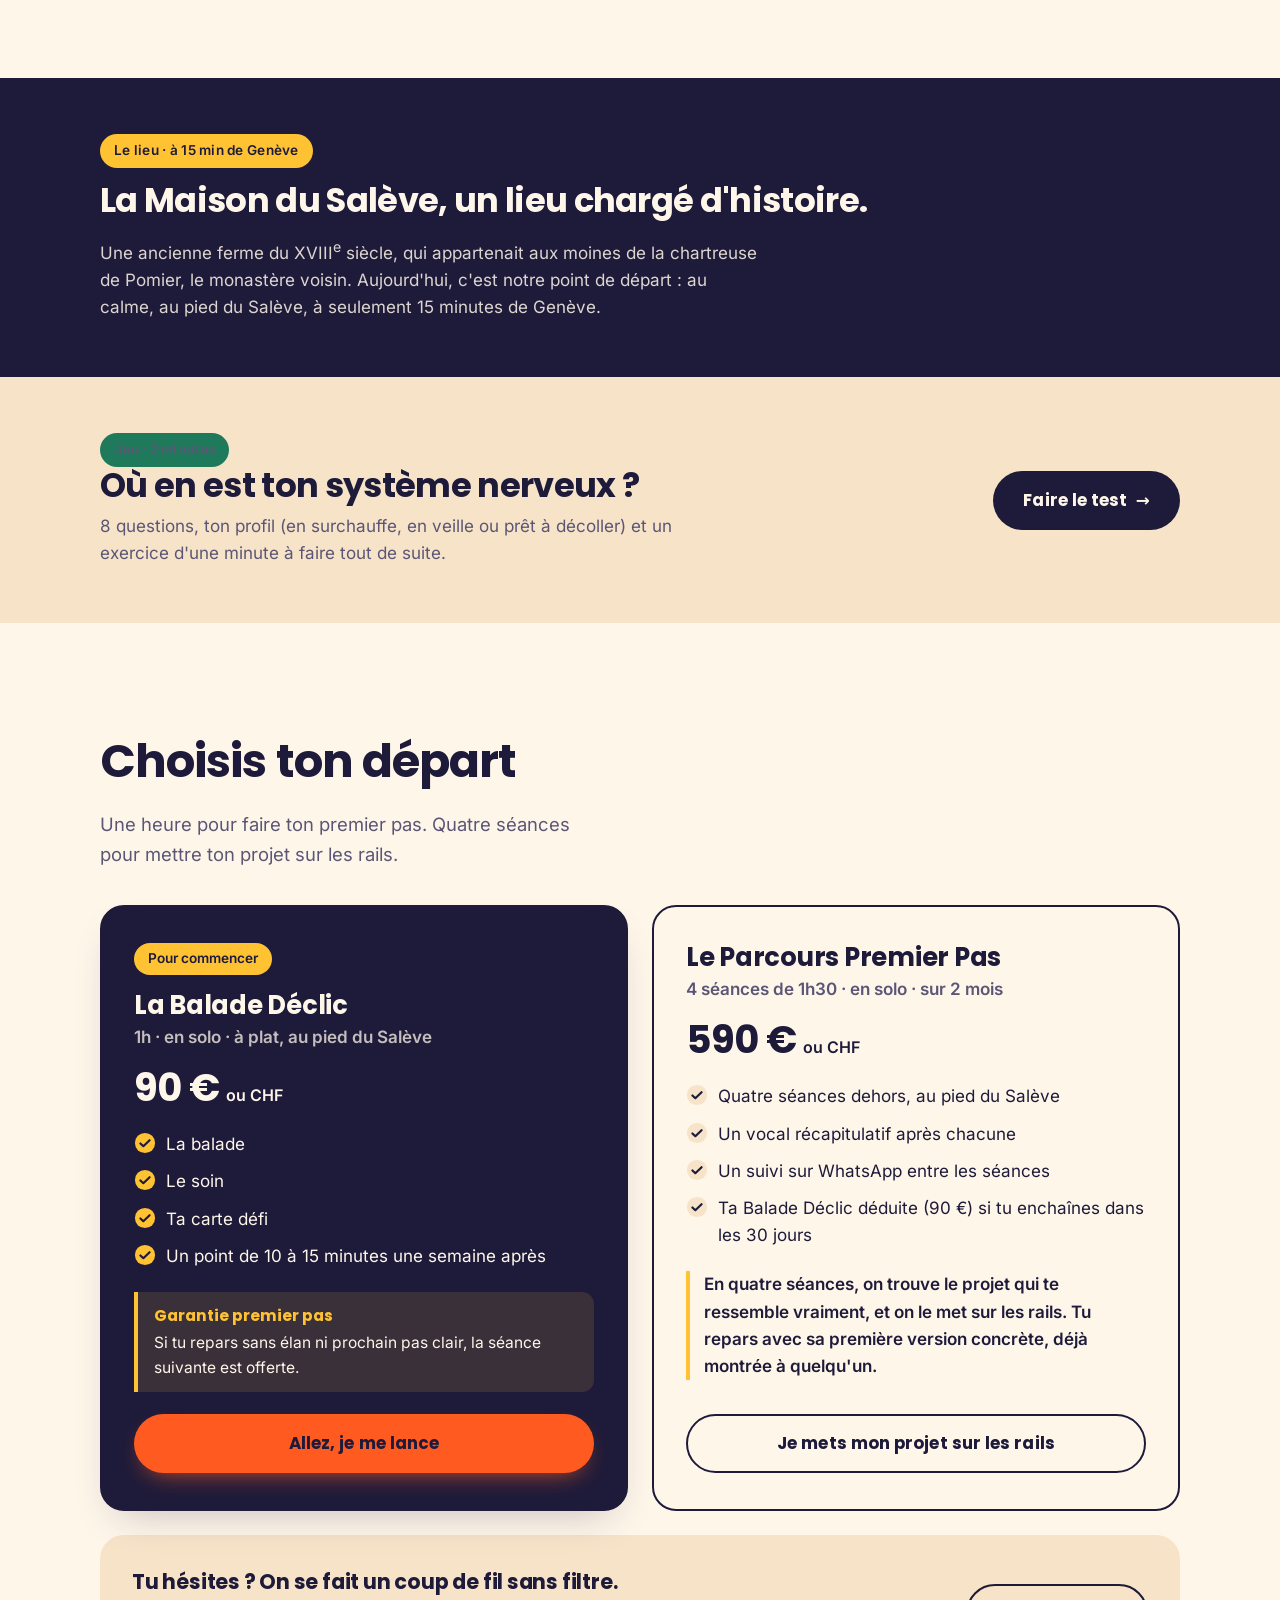
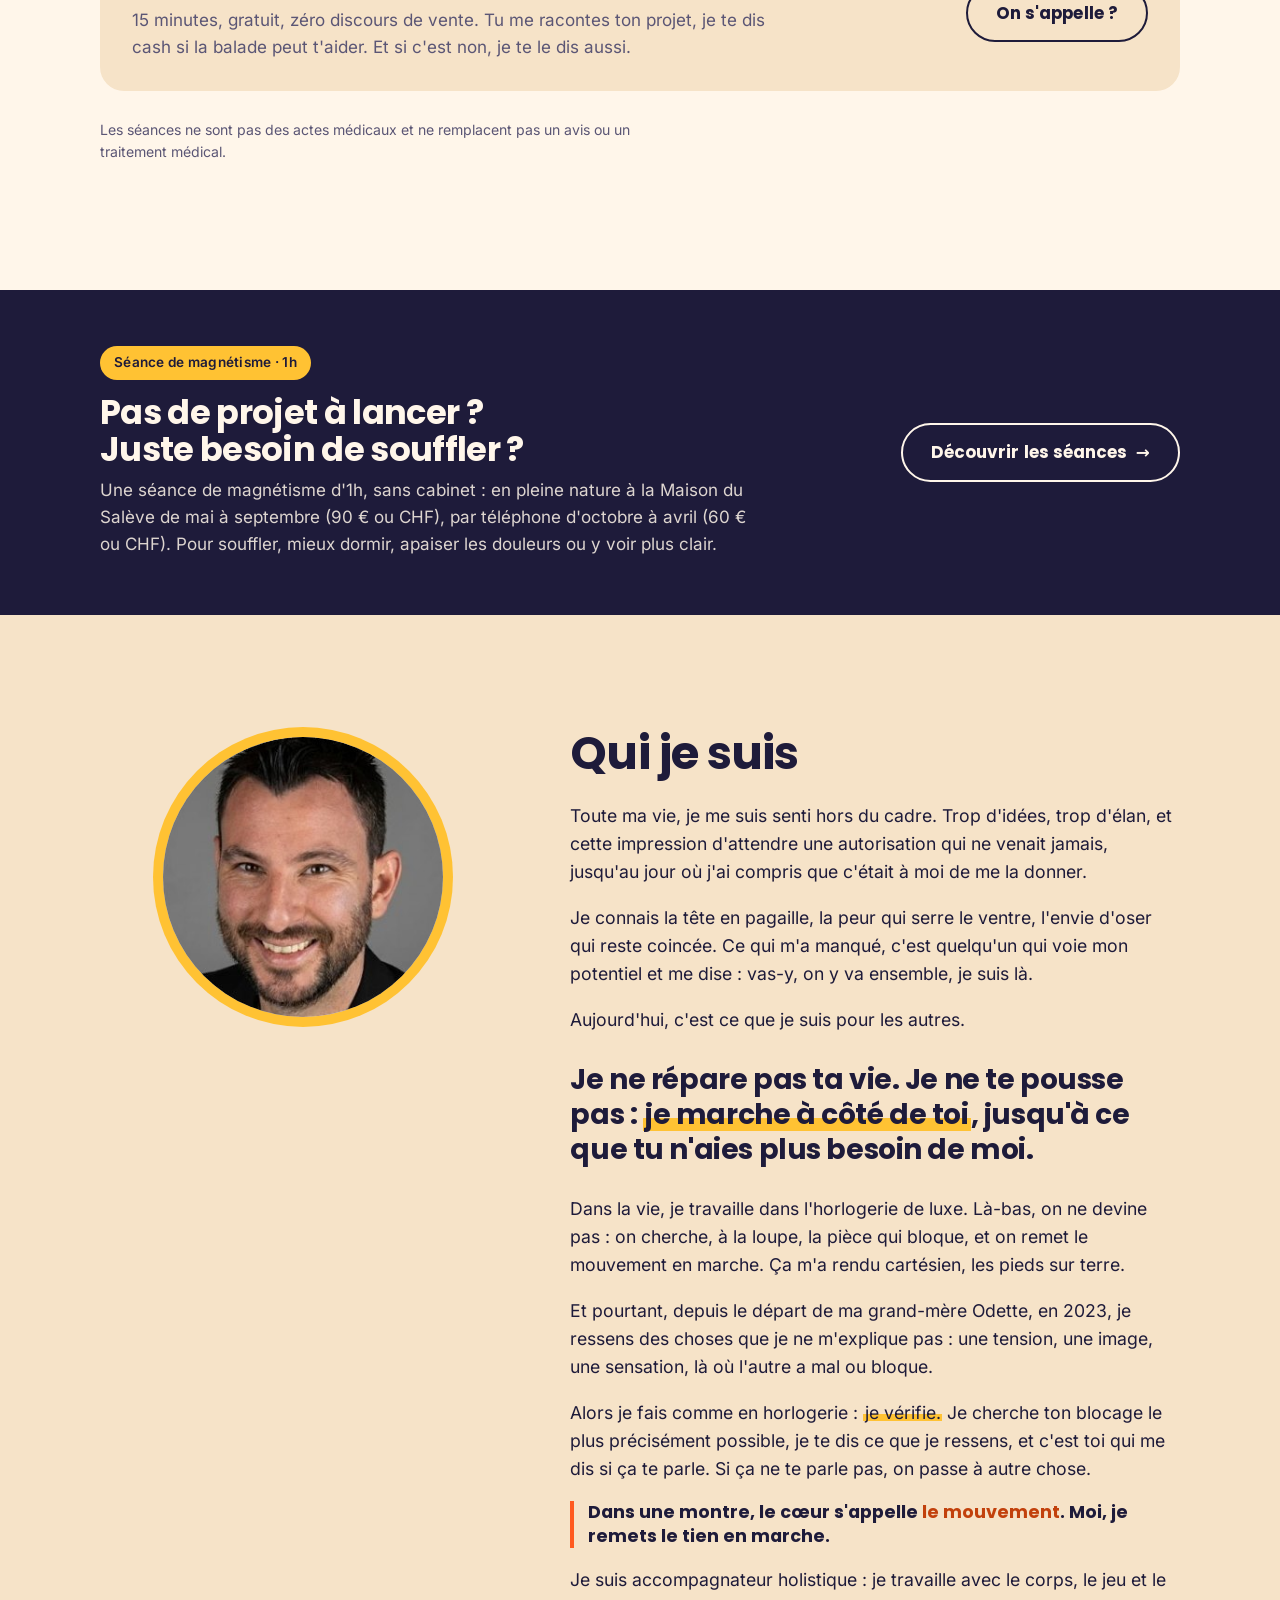
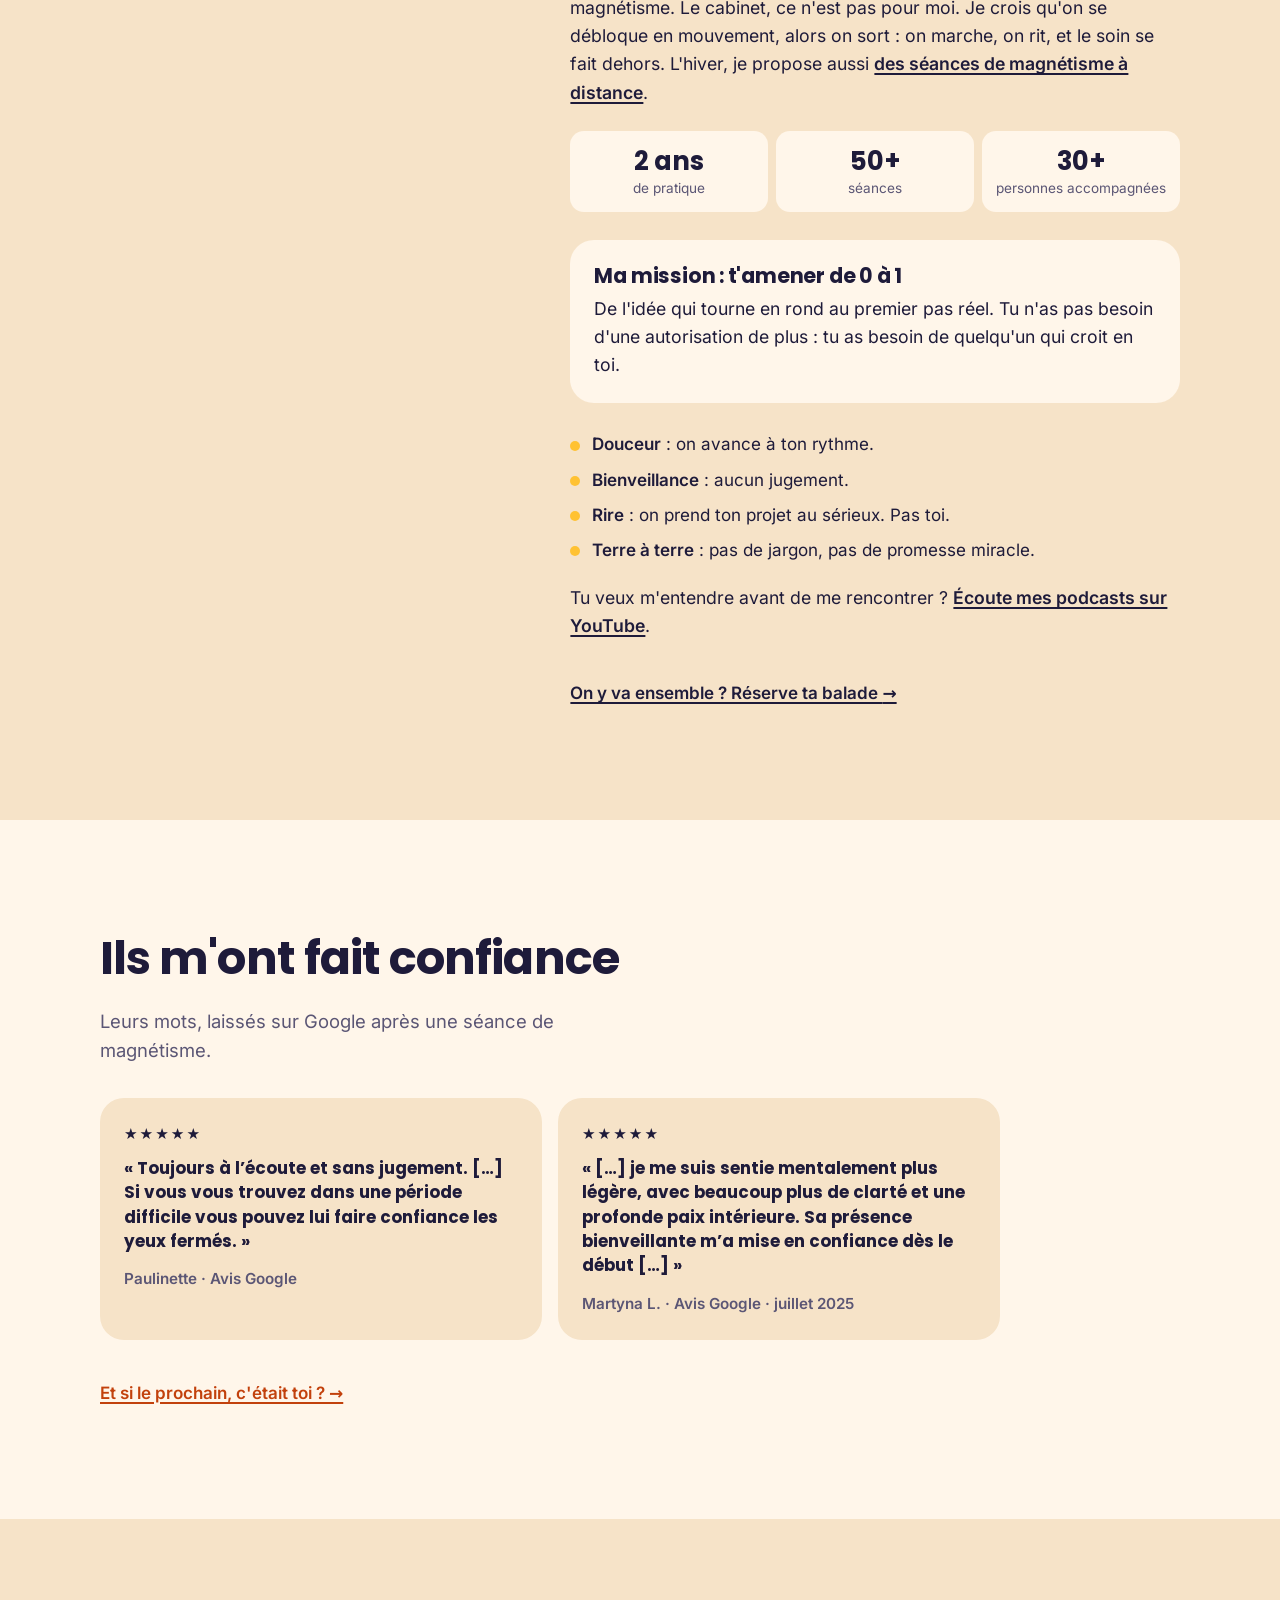
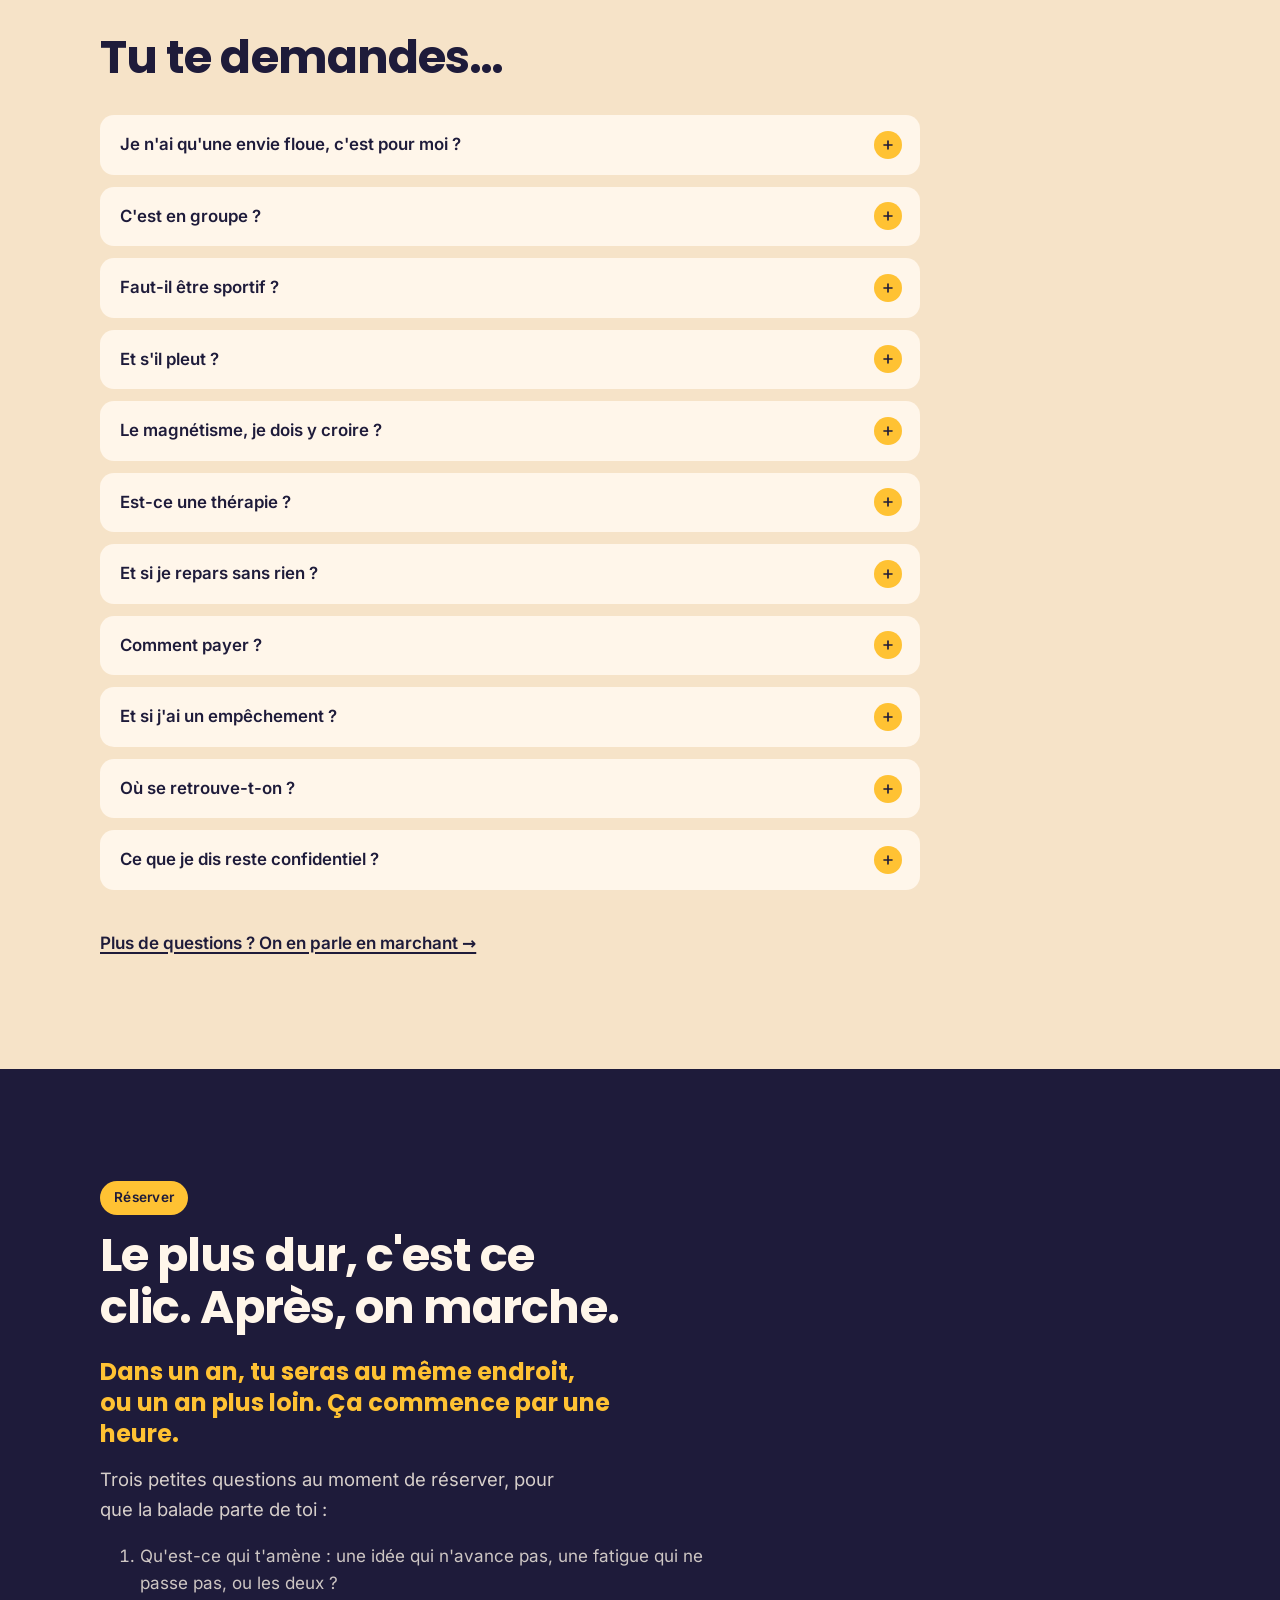
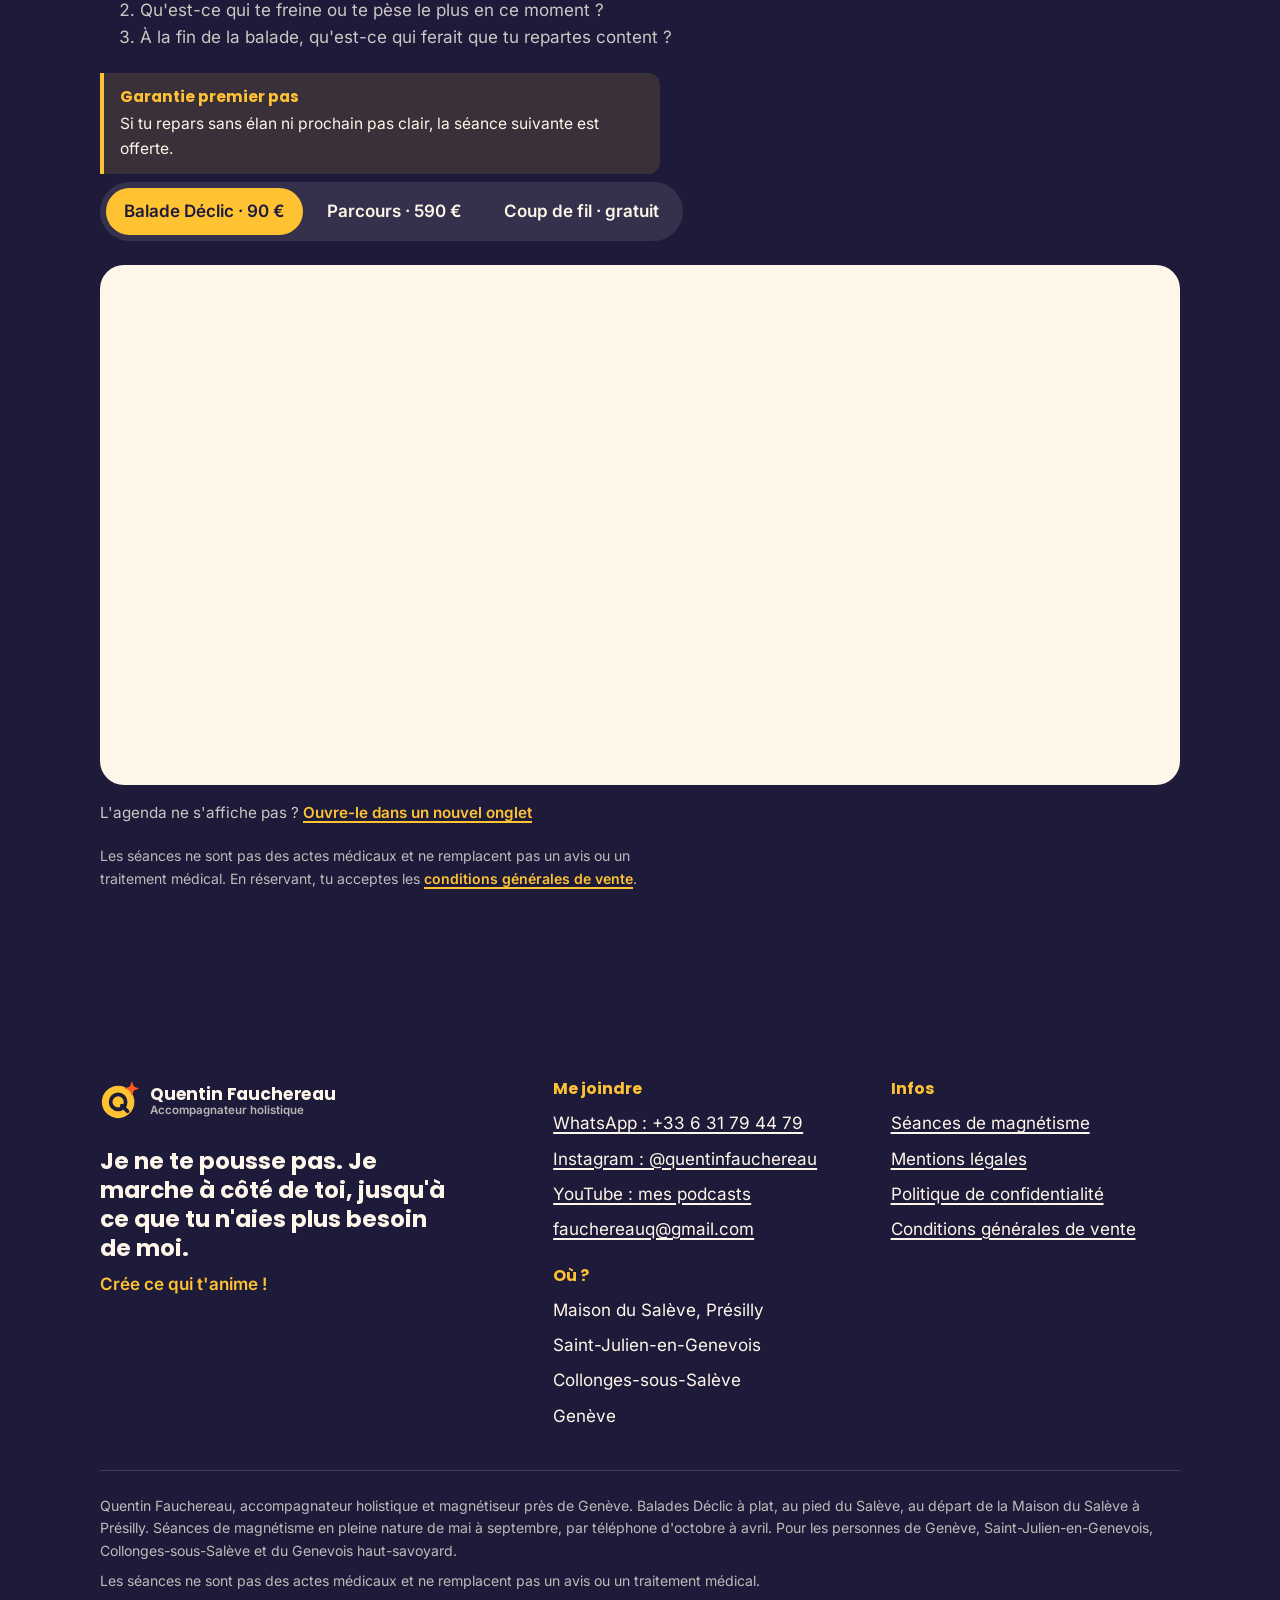
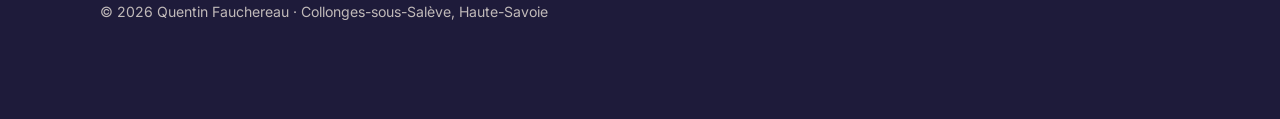
==== commit 2f6e9848: "Qui je suis : la précision de l'horlogerie au service du mouvement Co-Authored-By: Claude Opus 5.5 <" ====
--- a/index.html
+++ b/index.html
@@ -28,7 +28,7 @@
 
   <link rel="preload" href="assets/fonts/poppins-700.woff2" as="font" type="font/woff2" crossorigin>
   <link rel="preload" href="assets/fonts/inter-400.woff2" as="font" type="font/woff2" crossorigin>
-  <link rel="stylesheet" href="assets/css/style.css?v=202611202012">
+  <link rel="stylesheet" href="assets/css/style.css?v=202611202015">
 
   <!-- Mesure d'audience sans cookies (Plausible). À activer au lancement :
        retire les deux tirets de commentaire et mets ton vrai domaine.
@@ -57,7 +57,7 @@
         "name": "Quentin Fauchereau, accompagnateur holistique et magnétiseur",
         "alternateName": "Quentin Fauchereau",
         "slogan": "Crée ce qui t'anime !",
-        "description": "Accompagnateur holistique et magnétiseur près de Genève, sans cabinet, depuis 2 ans : plus de 50 séances et plus de 30 personnes accompagnées. Balades Déclic d'1h, en solo, à plat, au pied du Salève, au départ de la Maison du Salève à Présilly : régulation du système nerveux, écoute des ressentis, magnétisme et jeu pour passer à l'action.",
+        "description": "Accompagnateur holistique et magnétiseur près de Genève, sans cabinet, depuis 2 ans, venu de l'horlogerie de luxe : plus de 50 séances et plus de 30 personnes accompagnées. Balades Déclic d'1h, en solo, à plat, au pied du Salève, au départ de la Maison du Salève à Présilly : régulation du système nerveux, écoute des ressentis, magnétisme et jeu pour passer à l'action.",
         "url": "https://quentinfauchereau.com/",
         "image": "https://quentinfauchereau.com/assets/img/og-image.png",
         "telephone": "+33631794479",
@@ -496,8 +496,10 @@
           <p>Je connais la tête en pagaille, la peur qui serre le ventre, l'envie d'oser qui reste coincée. Ce qui m'a manqué, c'est quelqu'un qui voie mon potentiel et me dise&nbsp;: vas-y, on y va ensemble, je suis là.</p>
           <p>Aujourd'hui, c'est ce que je suis pour les autres.</p>
           <p class="citation">Je ne répare pas ta vie. Je ne te pousse pas&nbsp;: <span class="surligne">je marche à côté de toi</span>, jusqu'à ce que tu n'aies plus besoin de moi.</p>
-          <p>Je suis plutôt cartésien, les pieds sur terre. Et pourtant, depuis le départ de ma grand-mère Odette, en 2023, je ressens des choses que je ne m'explique pas&nbsp;: une tension, une image, une sensation, là où l'autre a mal ou bloque.</p>
-          <p>Alors je fais ce que ferait n'importe quel cartésien&nbsp;: <span class="surligne">je vérifie.</span> Je te dis ce que je ressens, et c'est toi qui me dis si ça te parle. Si ça ne te parle pas, on passe à autre chose. Depuis deux ans, c'est comme ça que je mets mes ressentis au service des autres.</p>
+          <p>Dans la vie, je travaille dans l'horlogerie de luxe. Là-bas, on ne devine pas&nbsp;: on cherche, à la loupe, la pièce qui bloque, et on remet le mouvement en marche. Ça m'a rendu cartésien, les pieds sur terre.</p>
+          <p>Et pourtant, depuis le départ de ma grand-mère Odette, en 2023, je ressens des choses que je ne m'explique pas&nbsp;: une tension, une image, une sensation, là où l'autre a mal ou bloque.</p>
+          <p>Alors je fais comme en horlogerie&nbsp;: <span class="surligne">je vérifie.</span> Je cherche ton blocage le plus précisément possible, je te dis ce que je ressens, et c'est toi qui me dis si ça te parle. Si ça ne te parle pas, on passe à autre chose.</p>
+          <p class="qui-mouvement">Dans une montre, le cœur s'appelle <b>le mouvement</b>. Moi, je remets le tien en marche.</p>
           <p>Je suis accompagnateur holistique&nbsp;: je travaille avec le corps, le jeu et le magnétisme. Le cabinet, ce n'est pas pour moi. Je crois qu'on se débloque en mouvement, alors on sort&nbsp;: on marche, on rit, et le soin se fait dehors. L'hiver, je propose aussi <a class="lien-geste" href="magnetisme.html">des séances de magnétisme à distance</a>.</p>
 
           <ul class="chiffres" aria-label="En chiffres">
@@ -686,8 +688,8 @@
     </div>
   </footer>
 
-  <script src="assets/js/config.js?v=202611202012"></script>
-  <script src="assets/js/main.js?v=202611202012" defer></script>
+  <script src="assets/js/config.js?v=202611202015"></script>
+  <script src="assets/js/main.js?v=202611202015" defer></script>
   <!-- Bouton WhatsApp flottant -->
   <a class="whatsapp-flottant" href="https://wa.me/33631794479?text=Bonjour%20Quentin%20!" target="_blank" rel="noopener" aria-label="Écrire à Quentin sur WhatsApp" title="Écrire sur WhatsApp">
     <svg viewBox="0 0 24 24" aria-hidden="true"><path fill="currentColor" d="M17.472 14.382c-.297-.149-1.758-.867-2.03-.967-.273-.099-.471-.148-.67.15-.197.297-.767.966-.94 1.164-.173.199-.347.223-.644.075-.297-.15-1.255-.463-2.39-1.475-.883-.788-1.48-1.761-1.653-2.059-.173-.297-.018-.458.13-.606.134-.133.298-.347.446-.52.149-.174.198-.298.298-.497.099-.198.05-.371-.025-.52-.075-.149-.669-1.612-.916-2.207-.242-.579-.487-.5-.669-.51-.173-.008-.371-.01-.57-.01-.198 0-.52.074-.792.372-.272.297-1.04 1.016-1.04 2.479 0 1.462 1.065 2.875 1.213 3.074.149.198 2.096 3.2 5.077 4.487.709.306 1.262.489 1.694.625.712.227 1.36.195 1.871.118.571-.085 1.758-.719 2.006-1.413.248-.694.248-1.289.173-1.413-.074-.124-.272-.198-.57-.347m-5.421 7.403h-.004a9.87 9.87 0 01-5.031-1.378l-.361-.214-3.741.982.998-3.648-.235-.374a9.86 9.86 0 01-1.51-5.26c.001-5.45 4.436-9.884 9.888-9.884 2.64 0 5.122 1.03 6.988 2.898a9.825 9.825 0 012.893 6.994c-.003 5.45-4.437 9.884-9.885 9.884m8.413-18.297A11.815 11.815 0 0012.05 0C5.495 0 .16 5.335.157 11.892c0 2.096.547 4.142 1.588 5.945L.057 24l6.305-1.654a11.882 11.882 0 005.683 1.448h.005c6.554 0 11.89-5.335 11.893-11.893a11.821 11.821 0 00-3.48-8.413Z"/></svg>
--- a/assets/css/style.css
+++ b/assets/css/style.css
@@ -1537,3 +1537,15 @@
 
 /* Chiffres : la version mobile doit venir après la règle de base pour s'appliquer */
 @media (max-width: 400px) { .chiffres li { padding: 12px 4px; font-size: .78rem; -webkit-hyphens: auto; hyphens: auto; } .chiffres b { font-size: 1.35rem; } }
+
+/* ---------- Qui je suis : la chute horlogère ---------- */
+.qui-mouvement {
+  font-family: var(--font-titre);
+  font-weight: 700;
+  font-size: clamp(1.15rem, 4vw, 1.35rem);
+  line-height: 1.35;
+  color: var(--nuit);
+  border-left: 4px solid var(--flamme);
+  padding-left: 14px;
+}
+.qui-mouvement b { color: var(--flamme-texte); }
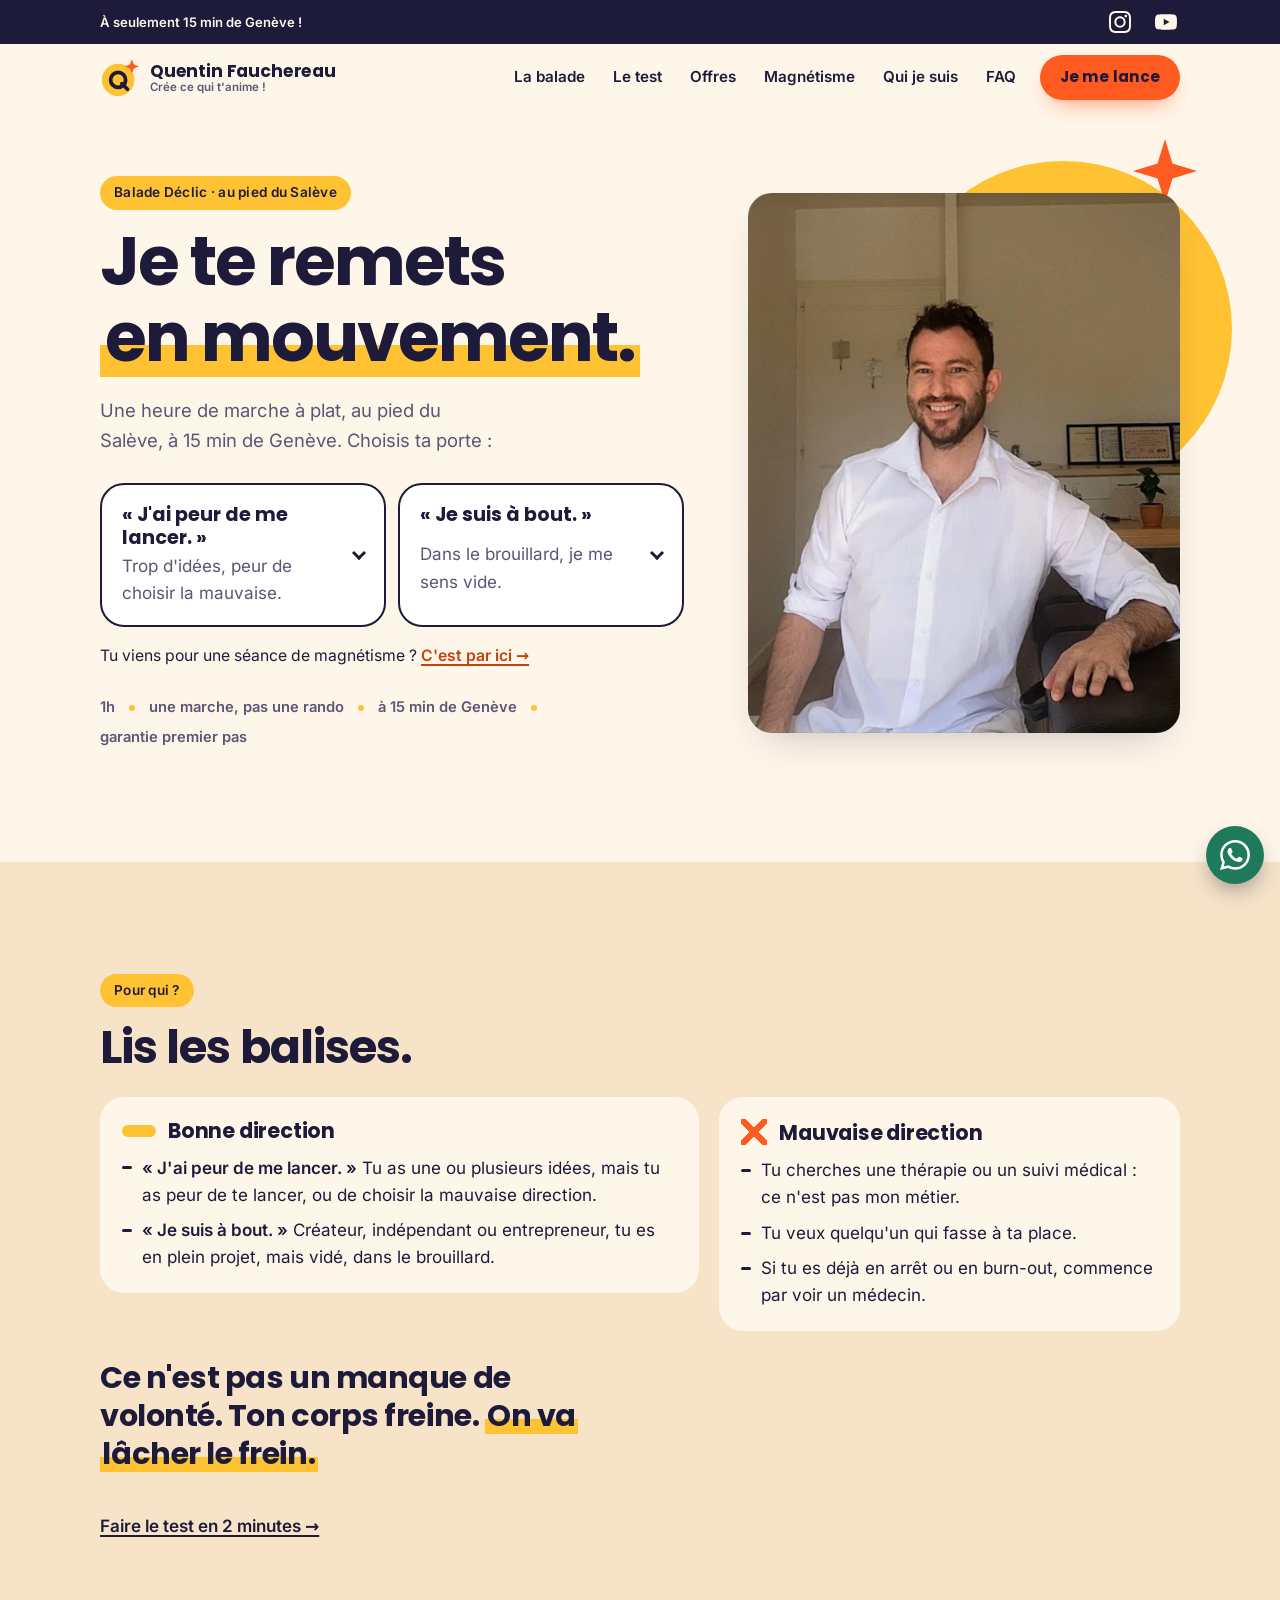
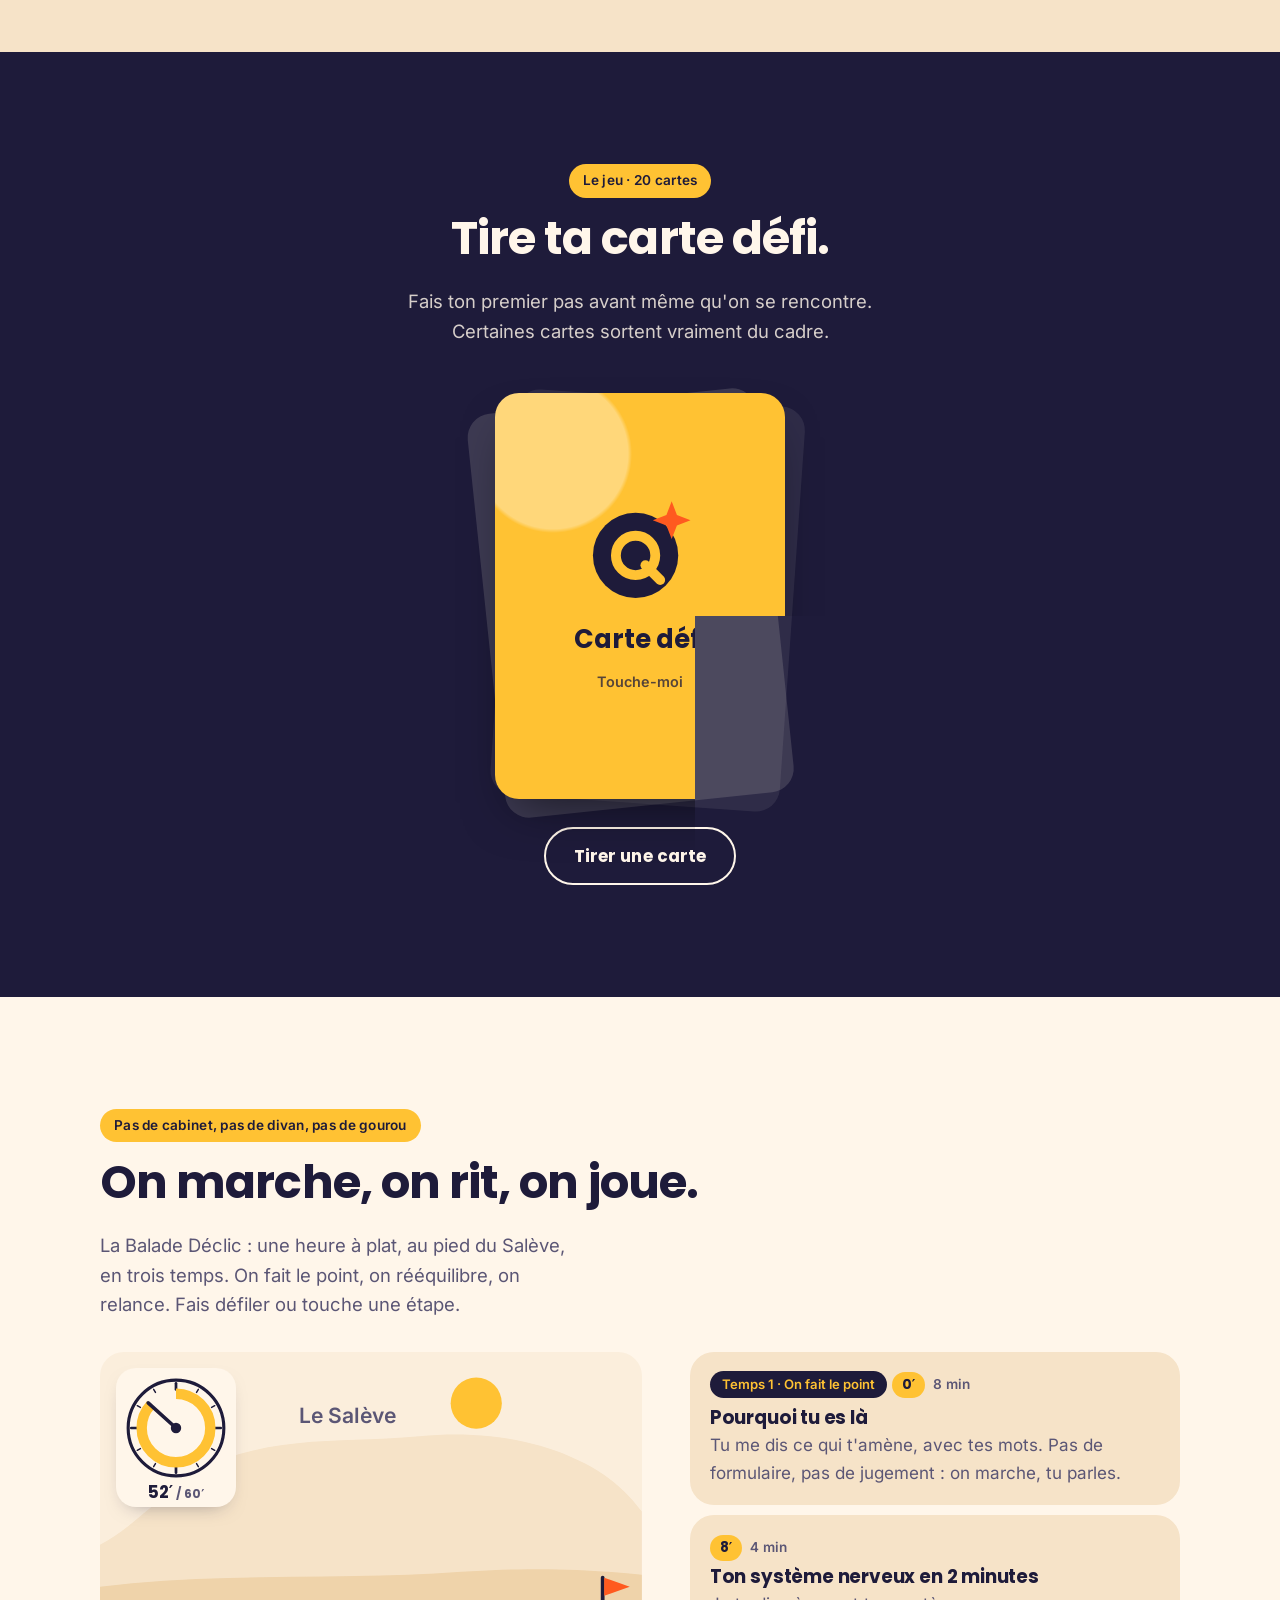
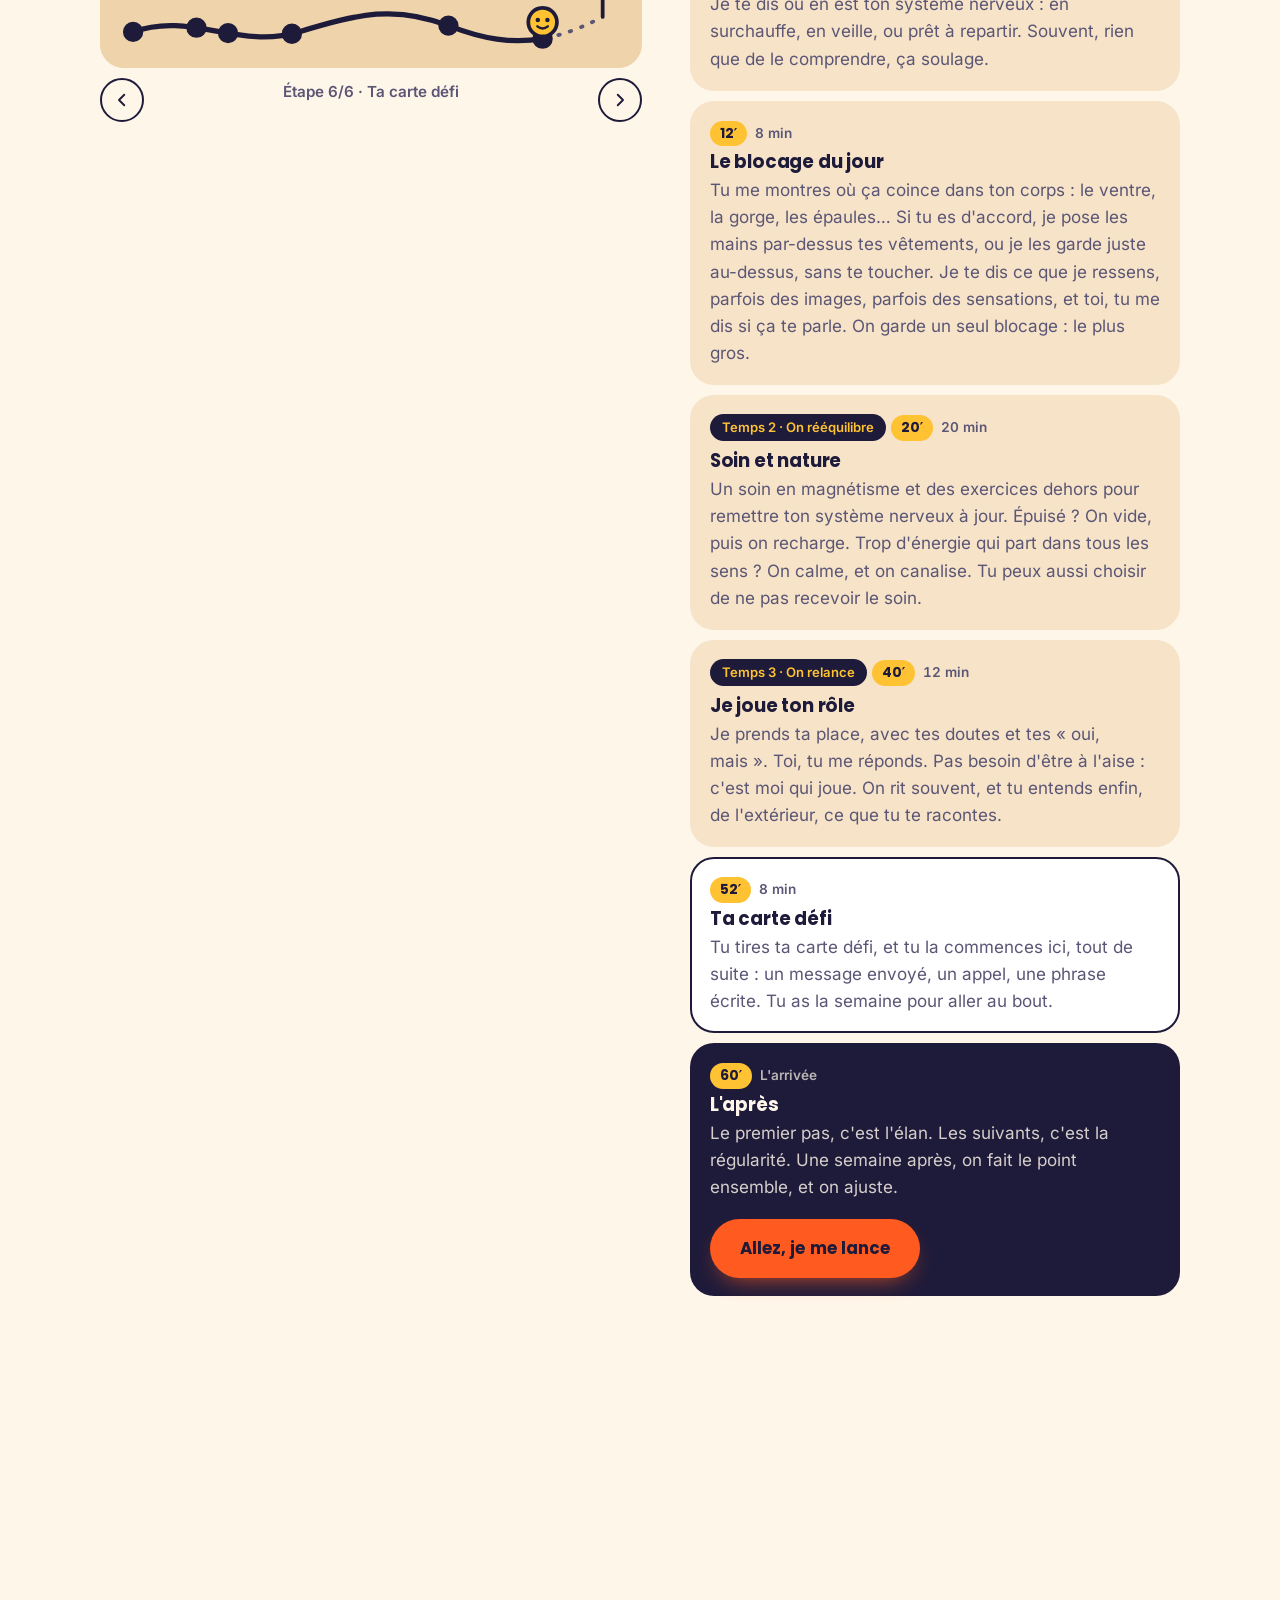
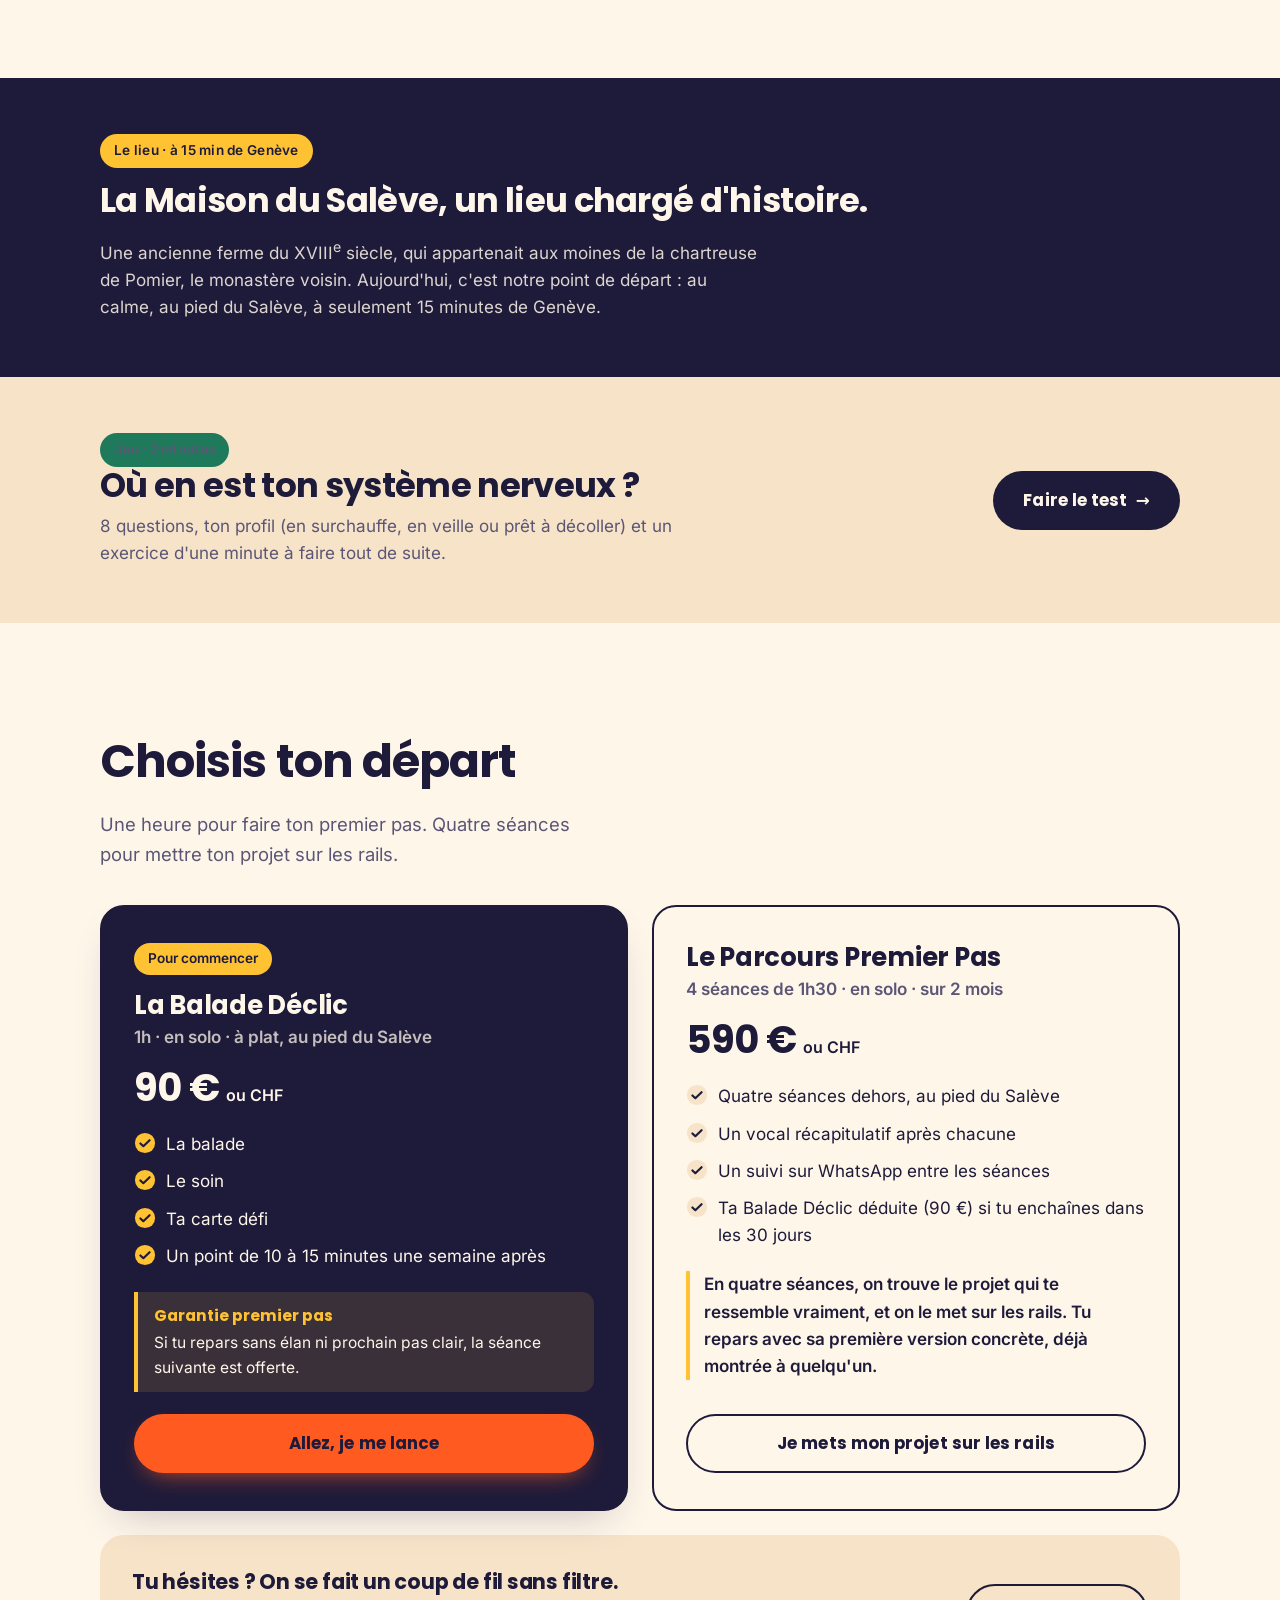
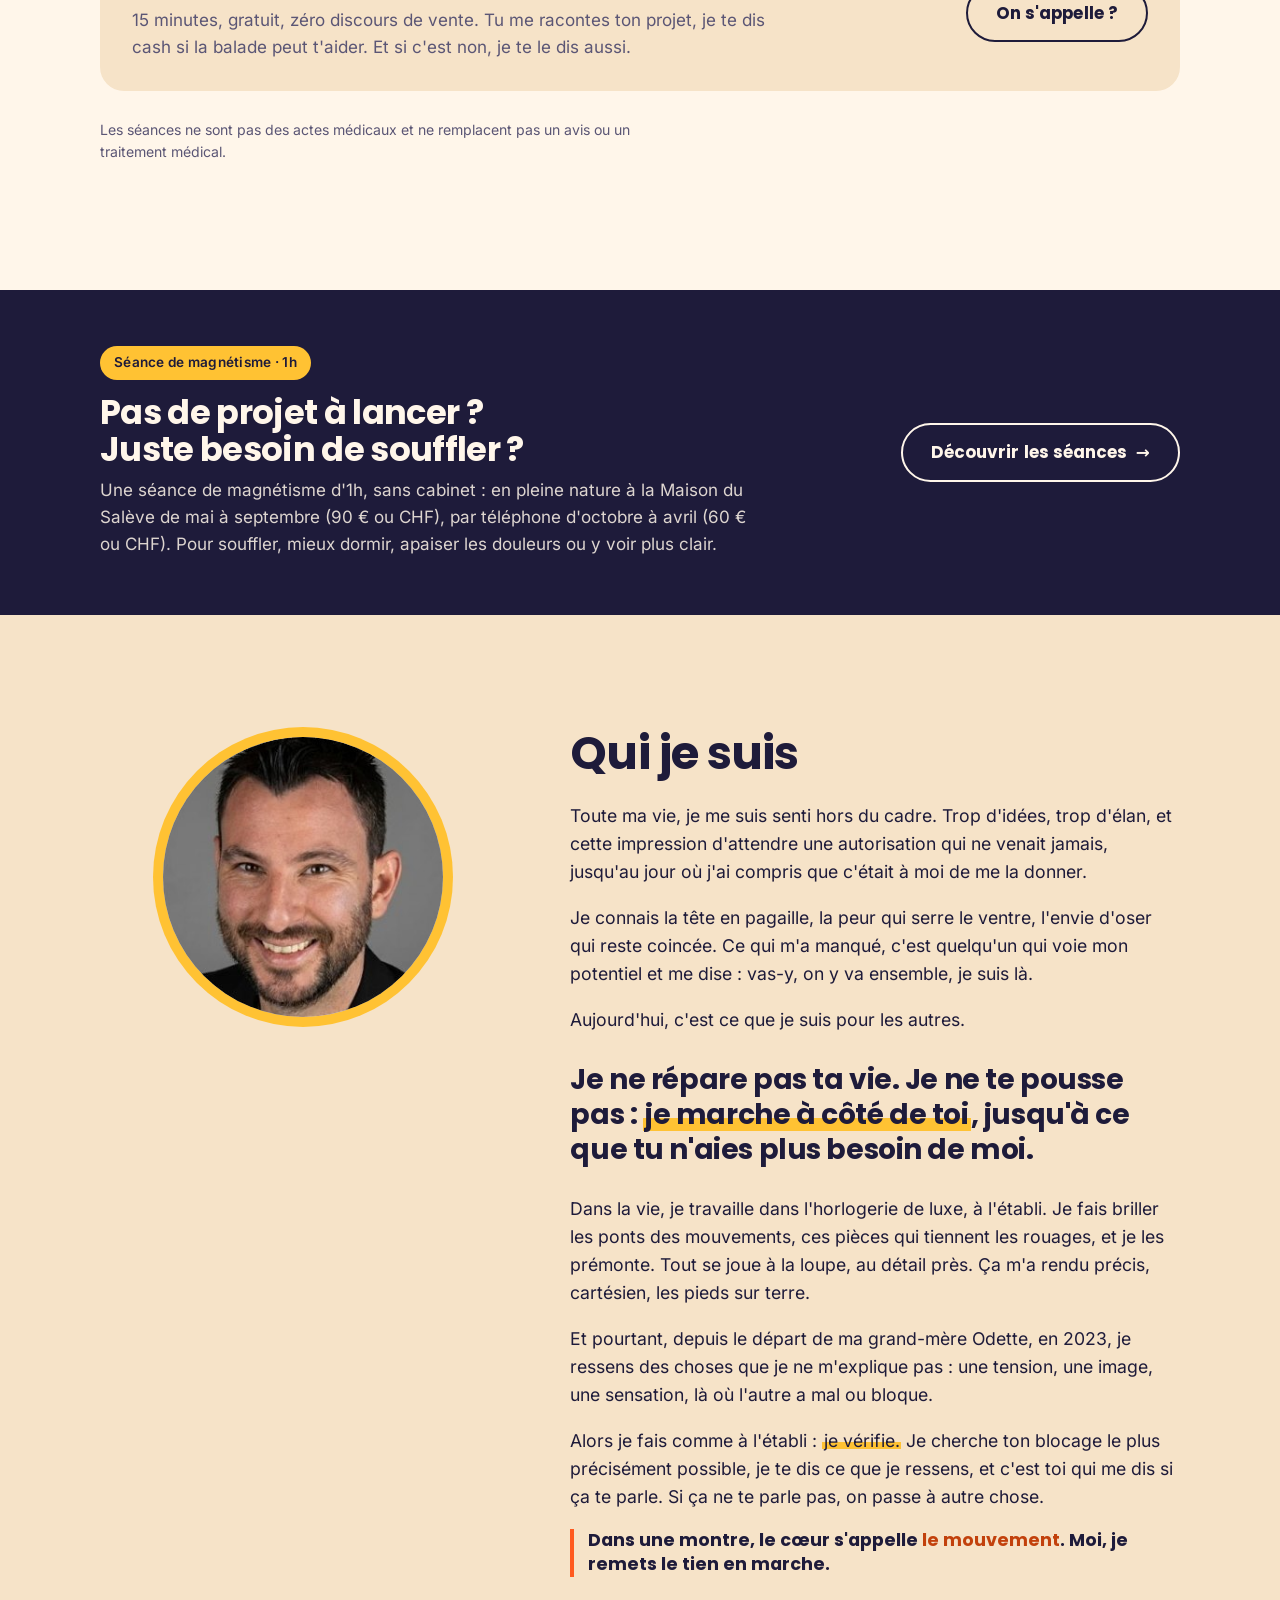
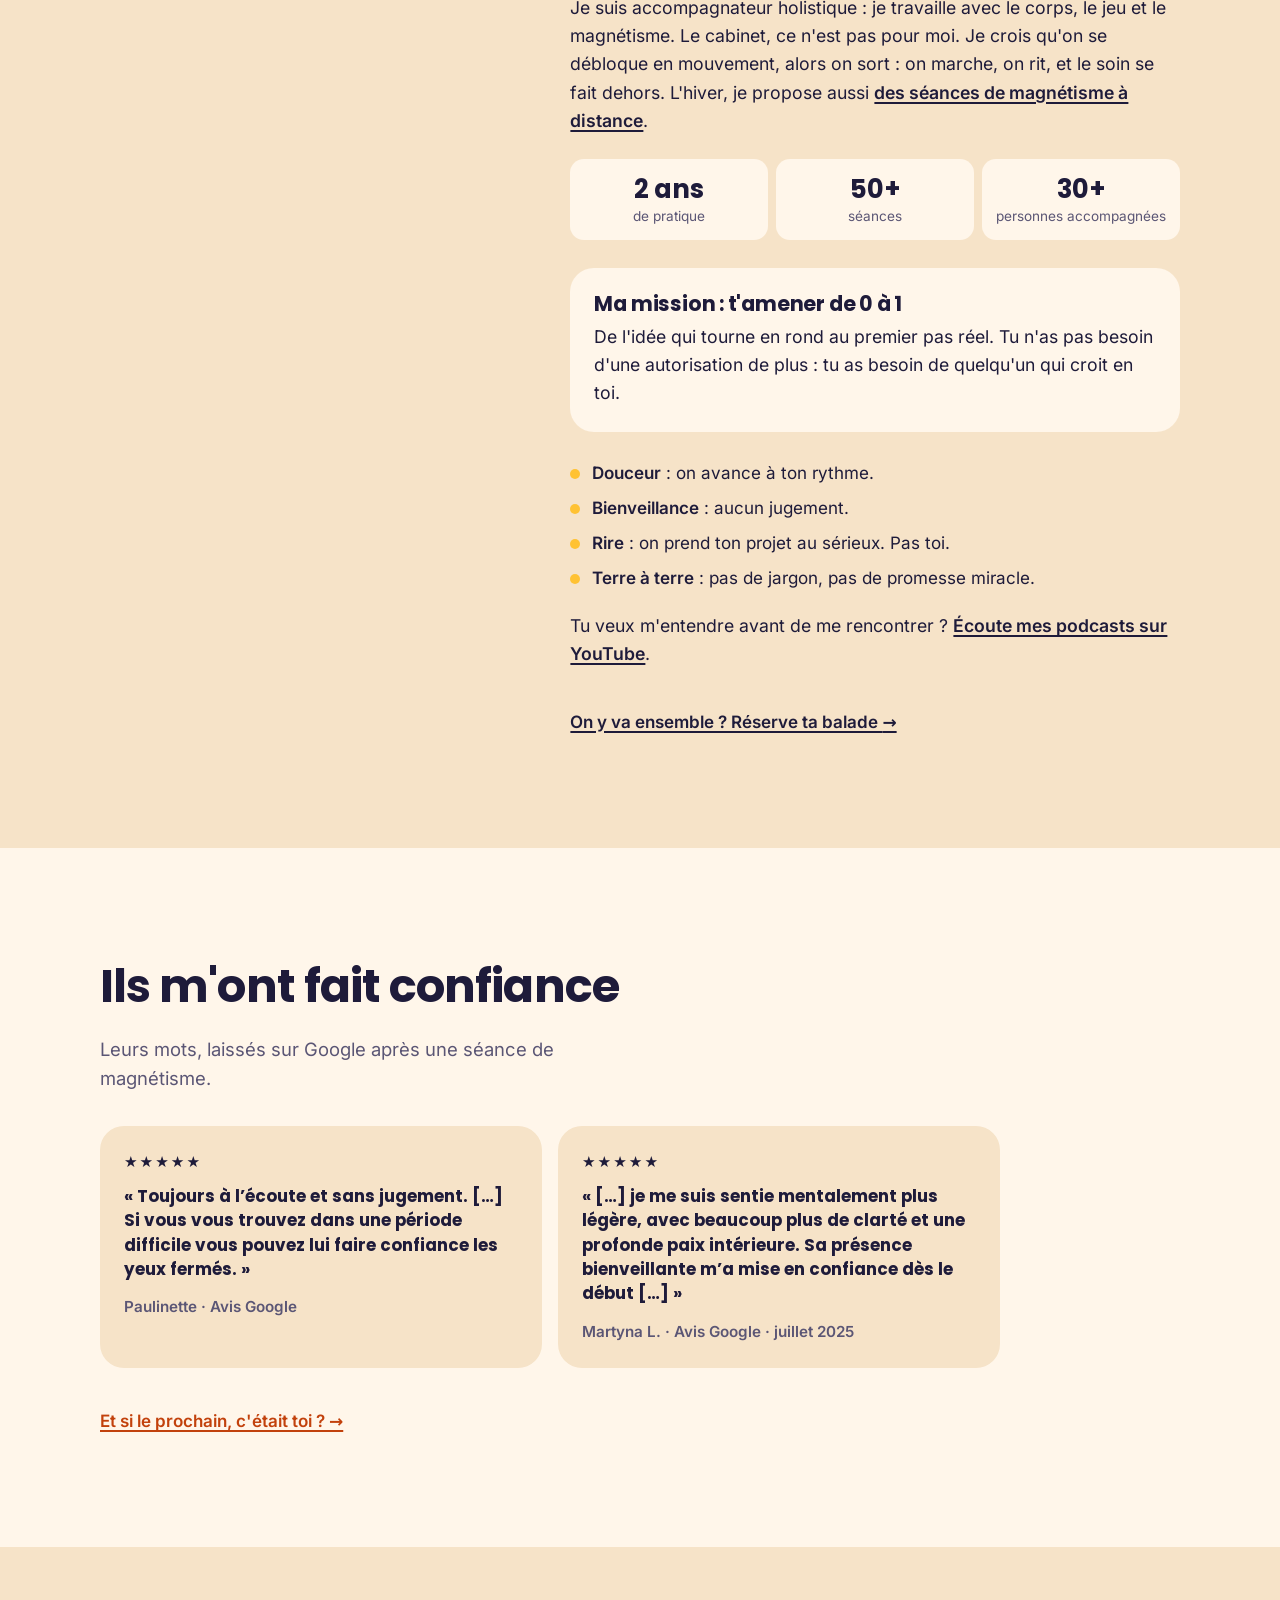
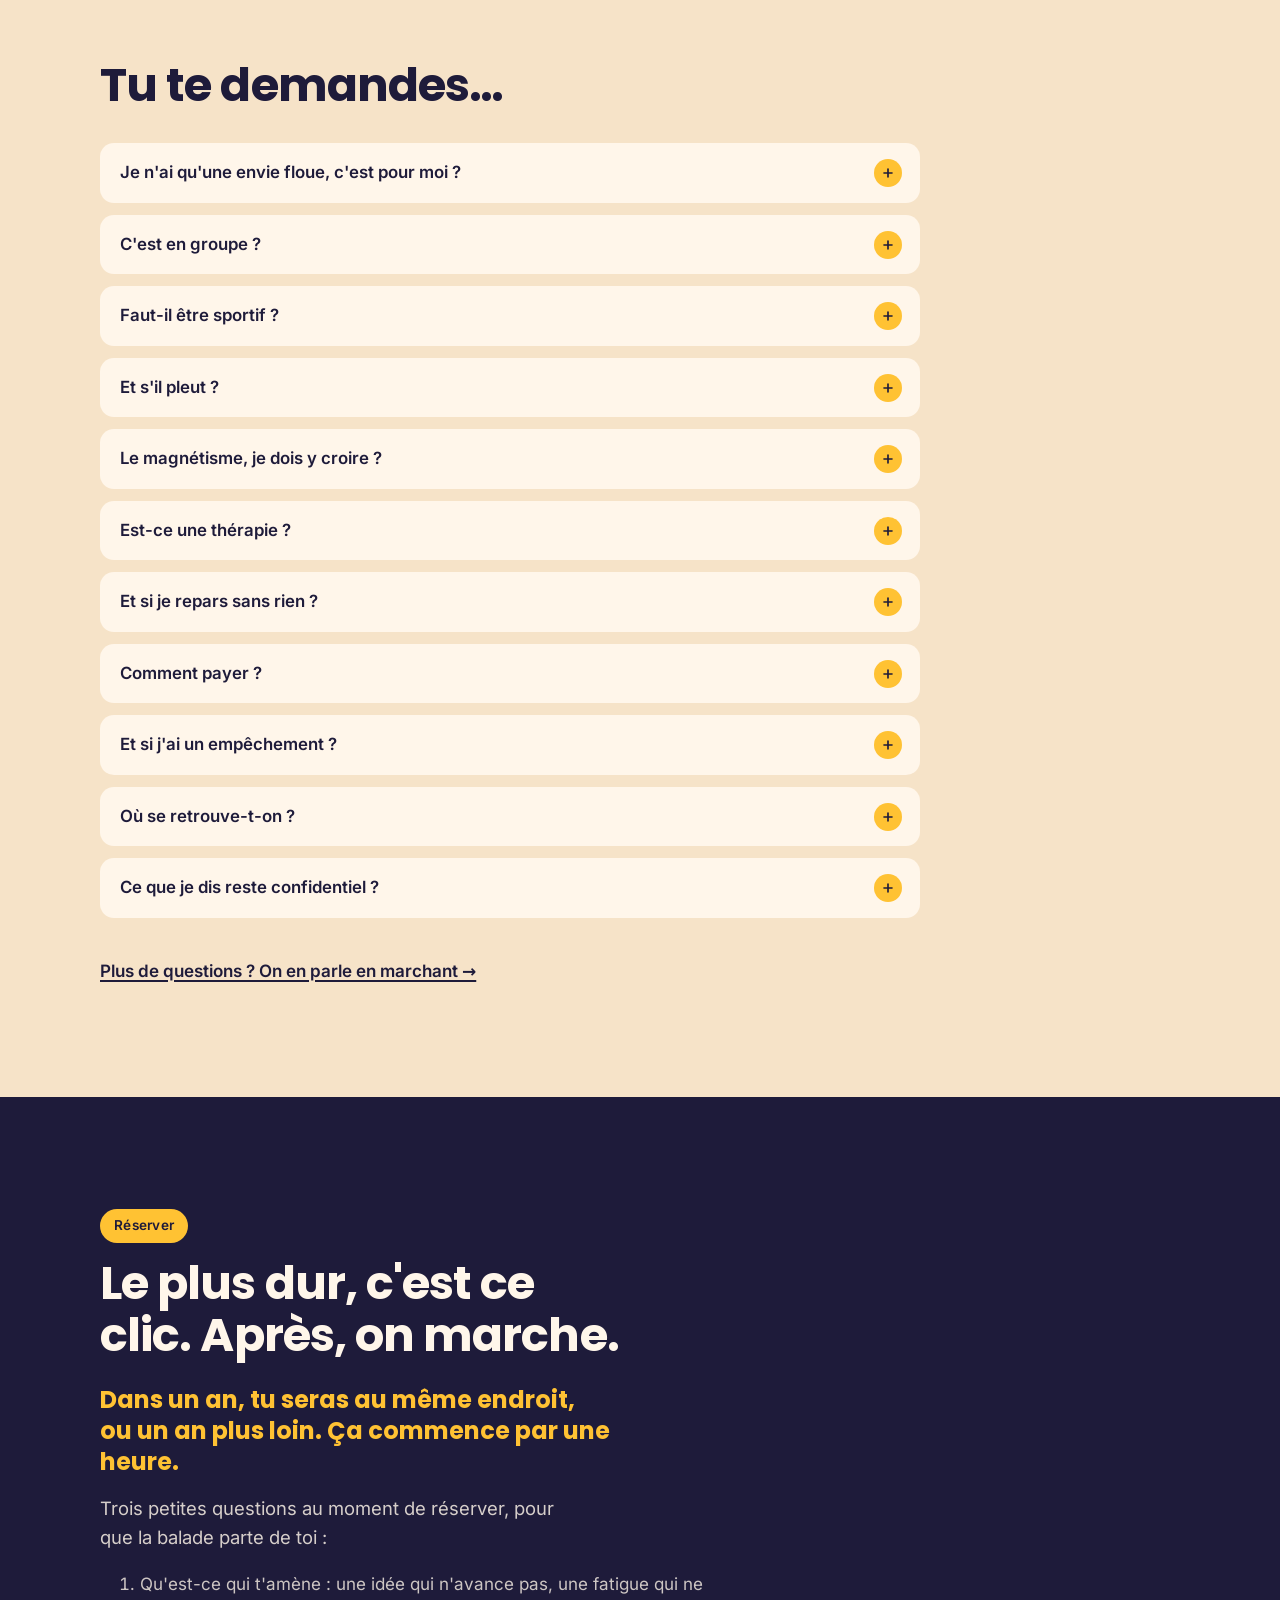
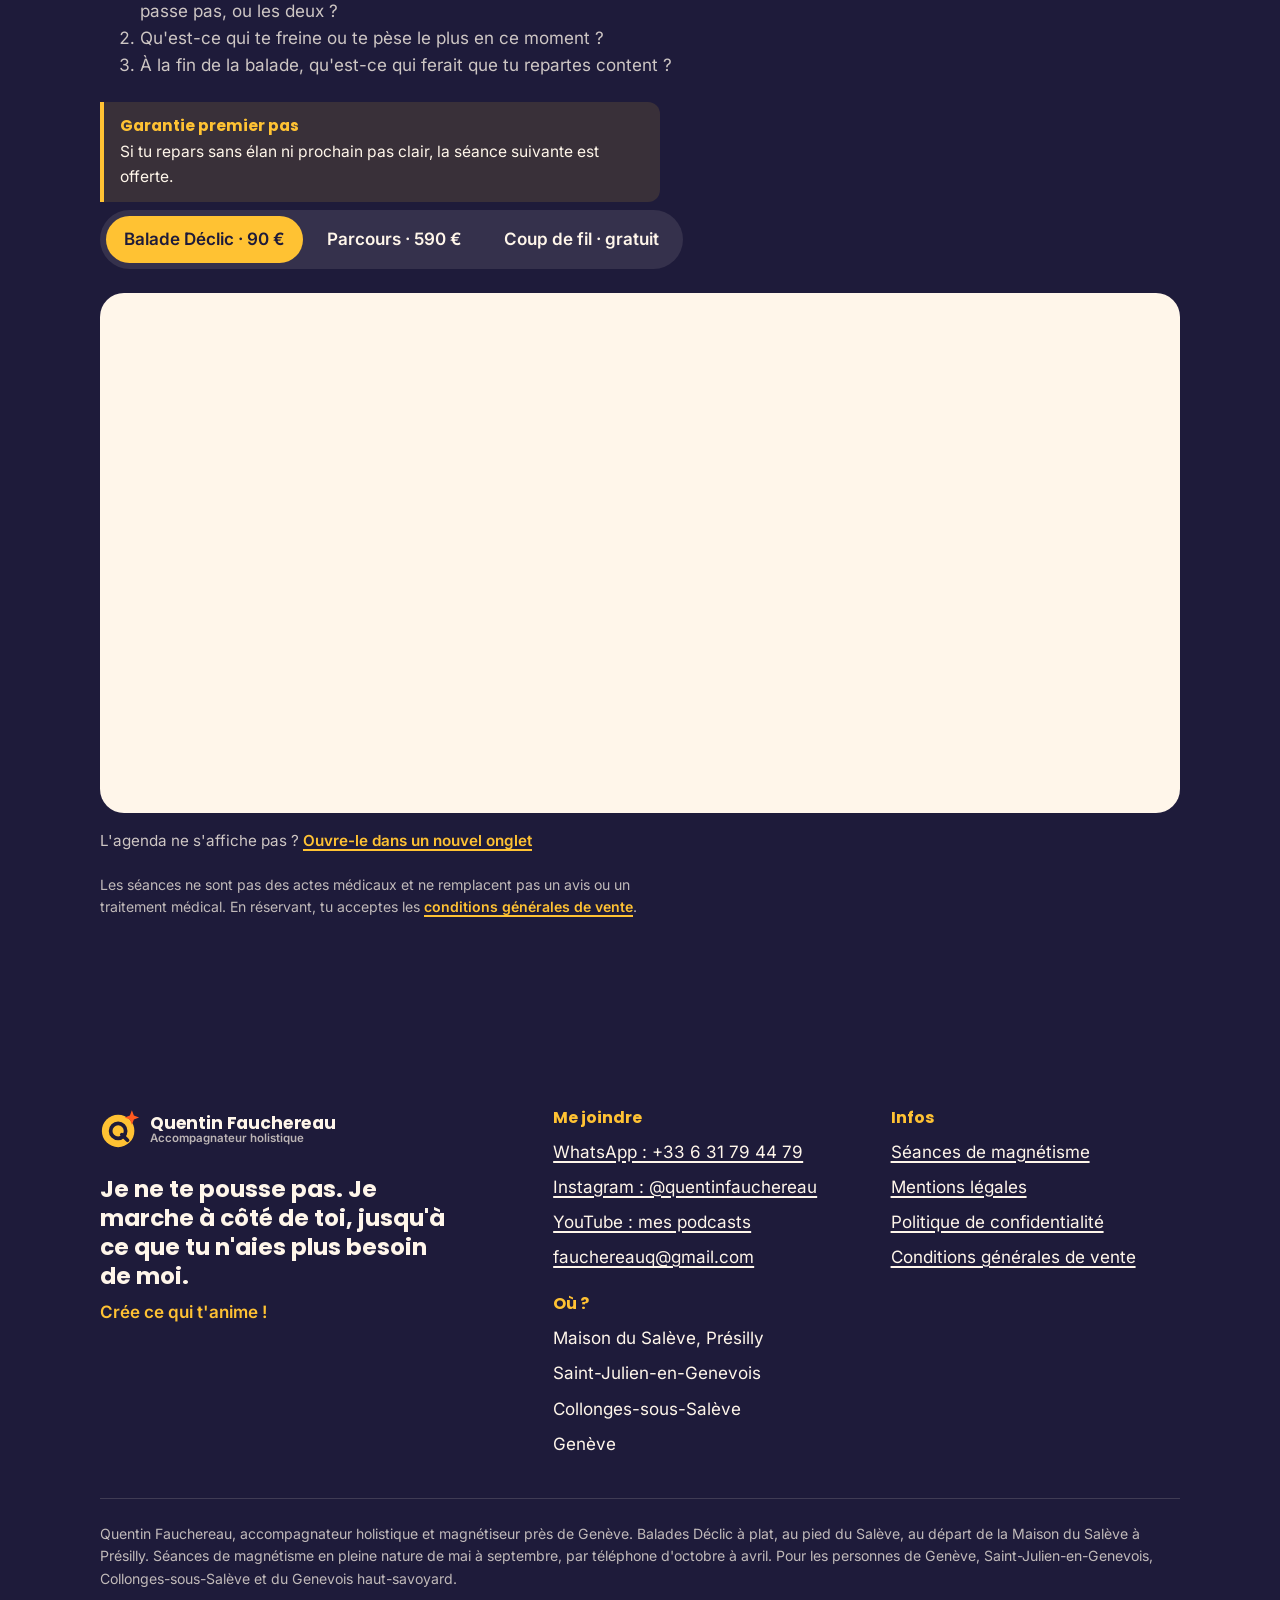
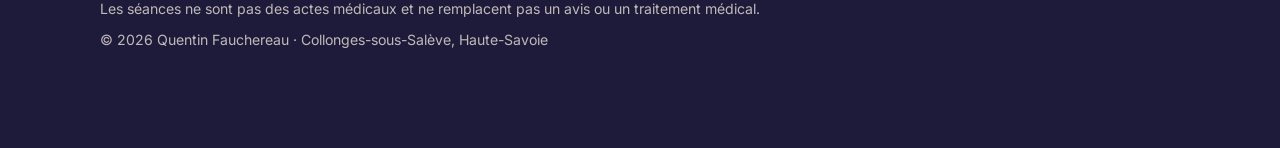
==== commit fd257e23: "Qui je suis : le vrai métier à l'établi (ponts polis et prémontés) Co-Authored-By: Claude Opus 5.5 <" ====
--- a/index.html
+++ b/index.html
@@ -28,7 +28,7 @@
 
   <link rel="preload" href="assets/fonts/poppins-700.woff2" as="font" type="font/woff2" crossorigin>
   <link rel="preload" href="assets/fonts/inter-400.woff2" as="font" type="font/woff2" crossorigin>
-  <link rel="stylesheet" href="assets/css/style.css?v=202611202015">
+  <link rel="stylesheet" href="assets/css/style.css?v=202611202017">
 
   <!-- Mesure d'audience sans cookies (Plausible). À activer au lancement :
        retire les deux tirets de commentaire et mets ton vrai domaine.
@@ -57,7 +57,7 @@
         "name": "Quentin Fauchereau, accompagnateur holistique et magnétiseur",
         "alternateName": "Quentin Fauchereau",
         "slogan": "Crée ce qui t'anime !",
-        "description": "Accompagnateur holistique et magnétiseur près de Genève, sans cabinet, depuis 2 ans, venu de l'horlogerie de luxe : plus de 50 séances et plus de 30 personnes accompagnées. Balades Déclic d'1h, en solo, à plat, au pied du Salève, au départ de la Maison du Salève à Présilly : régulation du système nerveux, écoute des ressentis, magnétisme et jeu pour passer à l'action.",
+        "description": "Accompagnateur holistique et magnétiseur près de Genève, sans cabinet, depuis 2 ans, qui travaille aussi dans l'horlogerie de luxe : plus de 50 séances et plus de 30 personnes accompagnées. Balades Déclic d'1h, en solo, à plat, au pied du Salève, au départ de la Maison du Salève à Présilly : régulation du système nerveux, écoute des ressentis, magnétisme et jeu pour passer à l'action.",
         "url": "https://quentinfauchereau.com/",
         "image": "https://quentinfauchereau.com/assets/img/og-image.png",
         "telephone": "+33631794479",
@@ -496,9 +496,9 @@
           <p>Je connais la tête en pagaille, la peur qui serre le ventre, l'envie d'oser qui reste coincée. Ce qui m'a manqué, c'est quelqu'un qui voie mon potentiel et me dise&nbsp;: vas-y, on y va ensemble, je suis là.</p>
           <p>Aujourd'hui, c'est ce que je suis pour les autres.</p>
           <p class="citation">Je ne répare pas ta vie. Je ne te pousse pas&nbsp;: <span class="surligne">je marche à côté de toi</span>, jusqu'à ce que tu n'aies plus besoin de moi.</p>
-          <p>Dans la vie, je travaille dans l'horlogerie de luxe. Là-bas, on ne devine pas&nbsp;: on cherche, à la loupe, la pièce qui bloque, et on remet le mouvement en marche. Ça m'a rendu cartésien, les pieds sur terre.</p>
+          <p>Dans la vie, je travaille dans l'horlogerie de luxe, à l'établi. Je fais briller les ponts des mouvements, ces pièces qui tiennent les rouages, et je les prémonte. Tout se joue à la loupe, au détail près. Ça m'a rendu précis, cartésien, les pieds sur terre.</p>
           <p>Et pourtant, depuis le départ de ma grand-mère Odette, en 2023, je ressens des choses que je ne m'explique pas&nbsp;: une tension, une image, une sensation, là où l'autre a mal ou bloque.</p>
-          <p>Alors je fais comme en horlogerie&nbsp;: <span class="surligne">je vérifie.</span> Je cherche ton blocage le plus précisément possible, je te dis ce que je ressens, et c'est toi qui me dis si ça te parle. Si ça ne te parle pas, on passe à autre chose.</p>
+          <p>Alors je fais comme à l'établi&nbsp;: <span class="surligne">je vérifie.</span> Je cherche ton blocage le plus précisément possible, je te dis ce que je ressens, et c'est toi qui me dis si ça te parle. Si ça ne te parle pas, on passe à autre chose.</p>
           <p class="qui-mouvement">Dans une montre, le cœur s'appelle <b>le mouvement</b>. Moi, je remets le tien en marche.</p>
           <p>Je suis accompagnateur holistique&nbsp;: je travaille avec le corps, le jeu et le magnétisme. Le cabinet, ce n'est pas pour moi. Je crois qu'on se débloque en mouvement, alors on sort&nbsp;: on marche, on rit, et le soin se fait dehors. L'hiver, je propose aussi <a class="lien-geste" href="magnetisme.html">des séances de magnétisme à distance</a>.</p>
 
@@ -688,8 +688,8 @@
     </div>
   </footer>
 
-  <script src="assets/js/config.js?v=202611202015"></script>
-  <script src="assets/js/main.js?v=202611202015" defer></script>
+  <script src="assets/js/config.js?v=202611202017"></script>
+  <script src="assets/js/main.js?v=202611202017" defer></script>
   <!-- Bouton WhatsApp flottant -->
   <a class="whatsapp-flottant" href="https://wa.me/33631794479?text=Bonjour%20Quentin%20!" target="_blank" rel="noopener" aria-label="Écrire à Quentin sur WhatsApp" title="Écrire sur WhatsApp">
     <svg viewBox="0 0 24 24" aria-hidden="true"><path fill="currentColor" d="M17.472 14.382c-.297-.149-1.758-.867-2.03-.967-.273-.099-.471-.148-.67.15-.197.297-.767.966-.94 1.164-.173.199-.347.223-.644.075-.297-.15-1.255-.463-2.39-1.475-.883-.788-1.48-1.761-1.653-2.059-.173-.297-.018-.458.13-.606.134-.133.298-.347.446-.52.149-.174.198-.298.298-.497.099-.198.05-.371-.025-.52-.075-.149-.669-1.612-.916-2.207-.242-.579-.487-.5-.669-.51-.173-.008-.371-.01-.57-.01-.198 0-.52.074-.792.372-.272.297-1.04 1.016-1.04 2.479 0 1.462 1.065 2.875 1.213 3.074.149.198 2.096 3.2 5.077 4.487.709.306 1.262.489 1.694.625.712.227 1.36.195 1.871.118.571-.085 1.758-.719 2.006-1.413.248-.694.248-1.289.173-1.413-.074-.124-.272-.198-.57-.347m-5.421 7.403h-.004a9.87 9.87 0 01-5.031-1.378l-.361-.214-3.741.982.998-3.648-.235-.374a9.86 9.86 0 01-1.51-5.26c.001-5.45 4.436-9.884 9.888-9.884 2.64 0 5.122 1.03 6.988 2.898a9.825 9.825 0 012.893 6.994c-.003 5.45-4.437 9.884-9.885 9.884m8.413-18.297A11.815 11.815 0 0012.05 0C5.495 0 .16 5.335.157 11.892c0 2.096.547 4.142 1.588 5.945L.057 24l6.305-1.654a11.882 11.882 0 005.683 1.448h.005c6.554 0 11.89-5.335 11.893-11.893a11.821 11.821 0 00-3.48-8.413Z"/></svg>
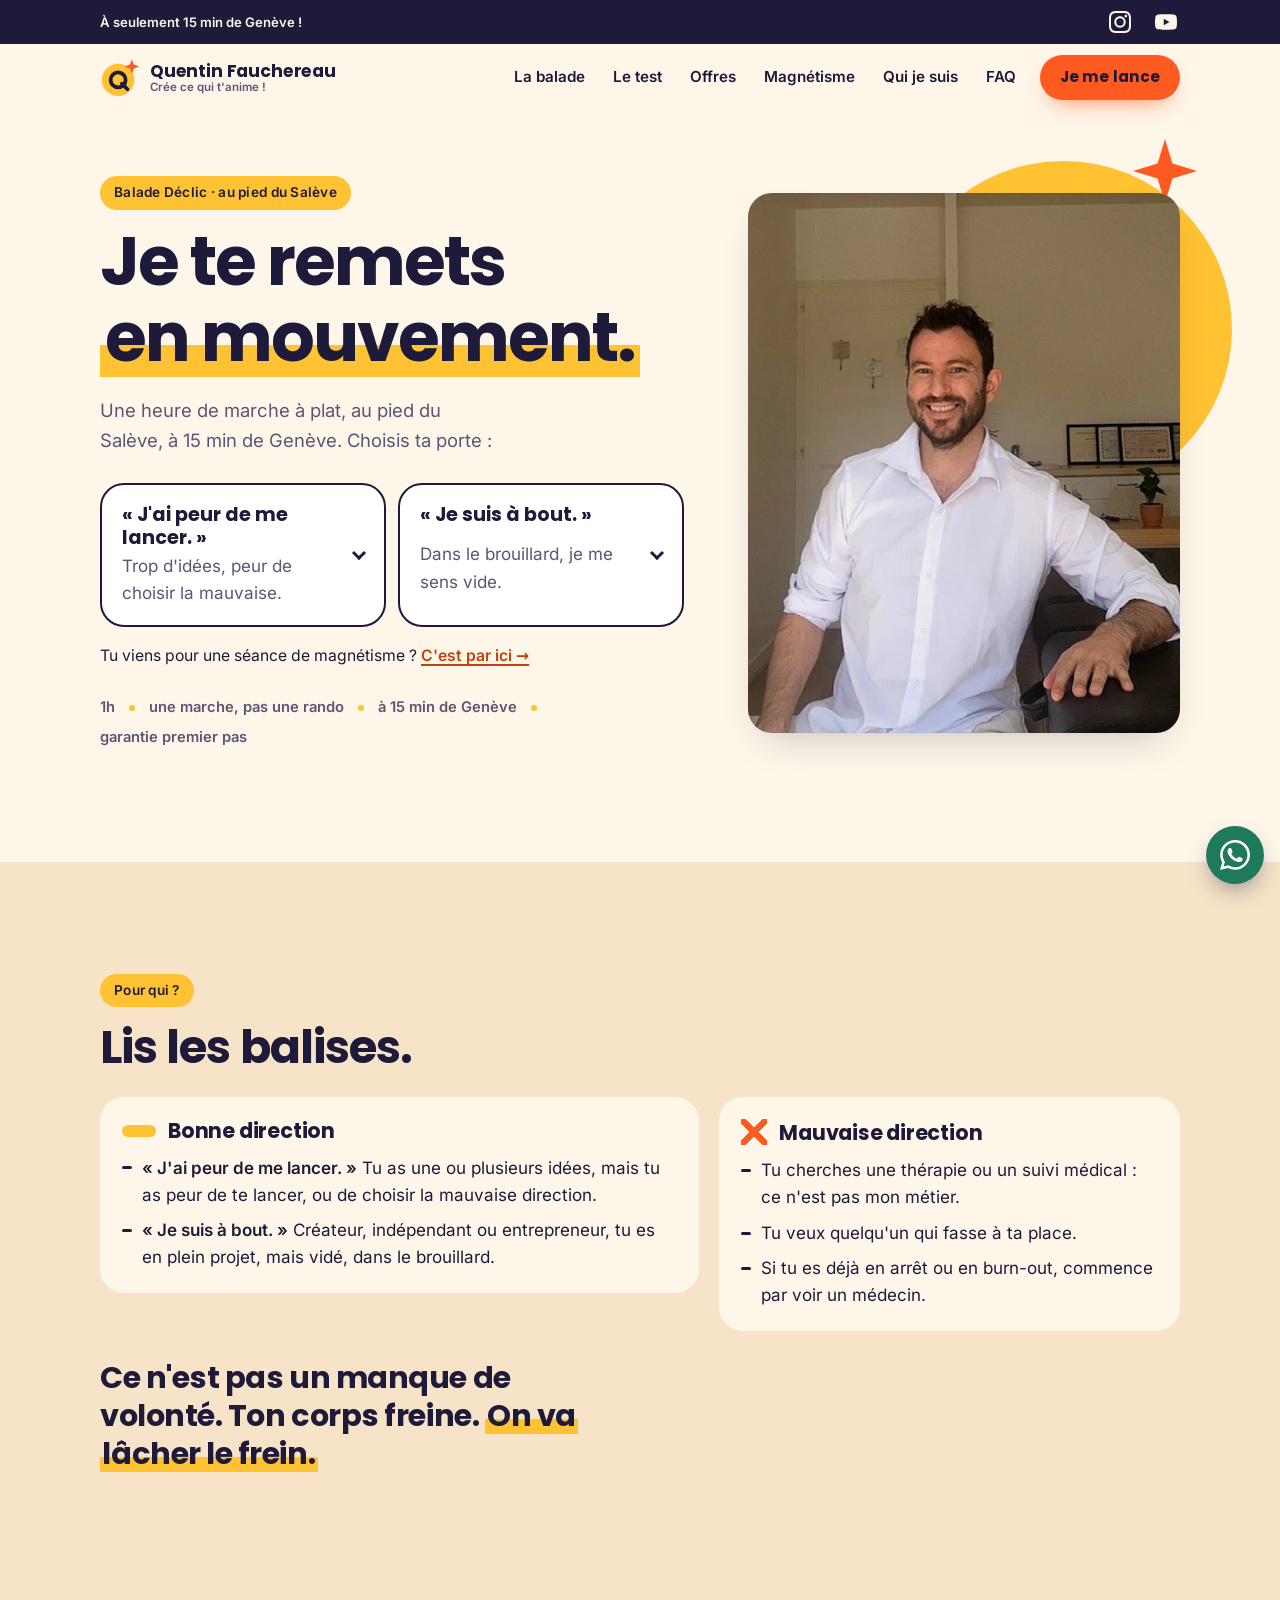
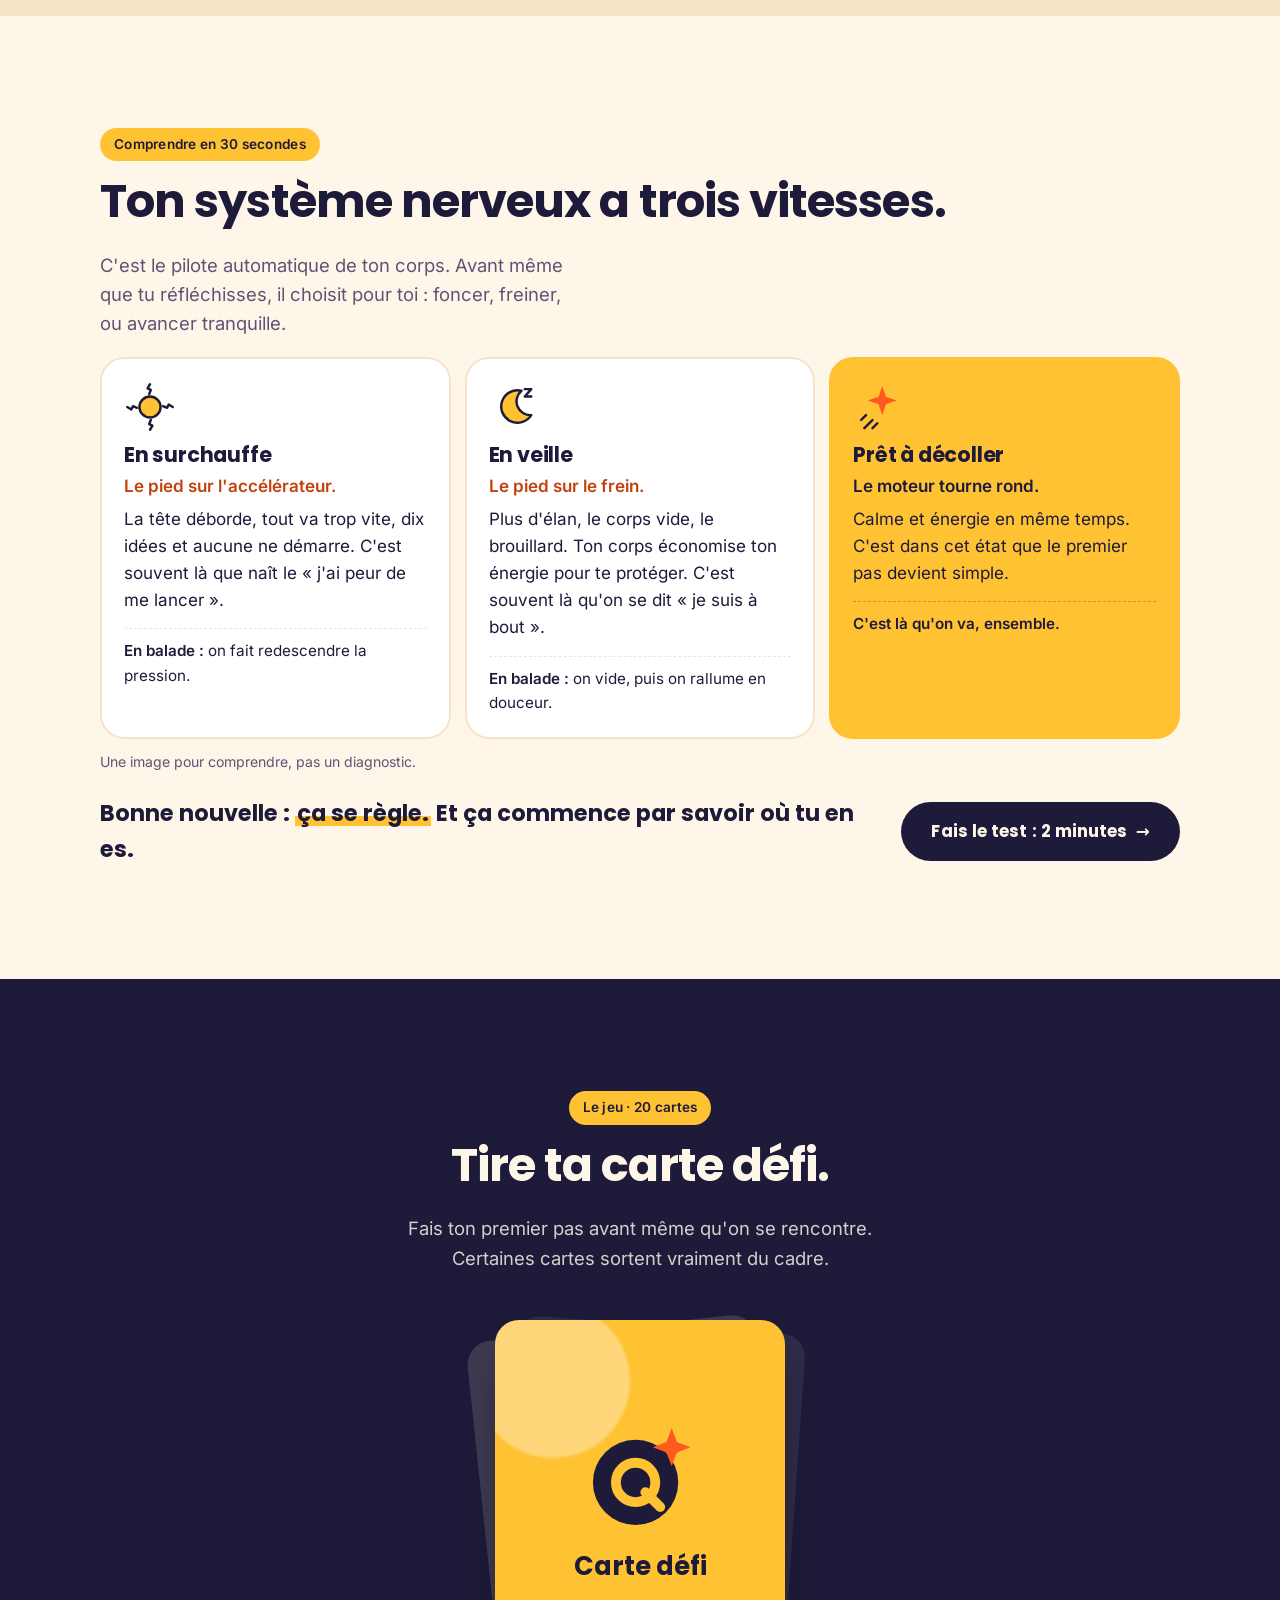
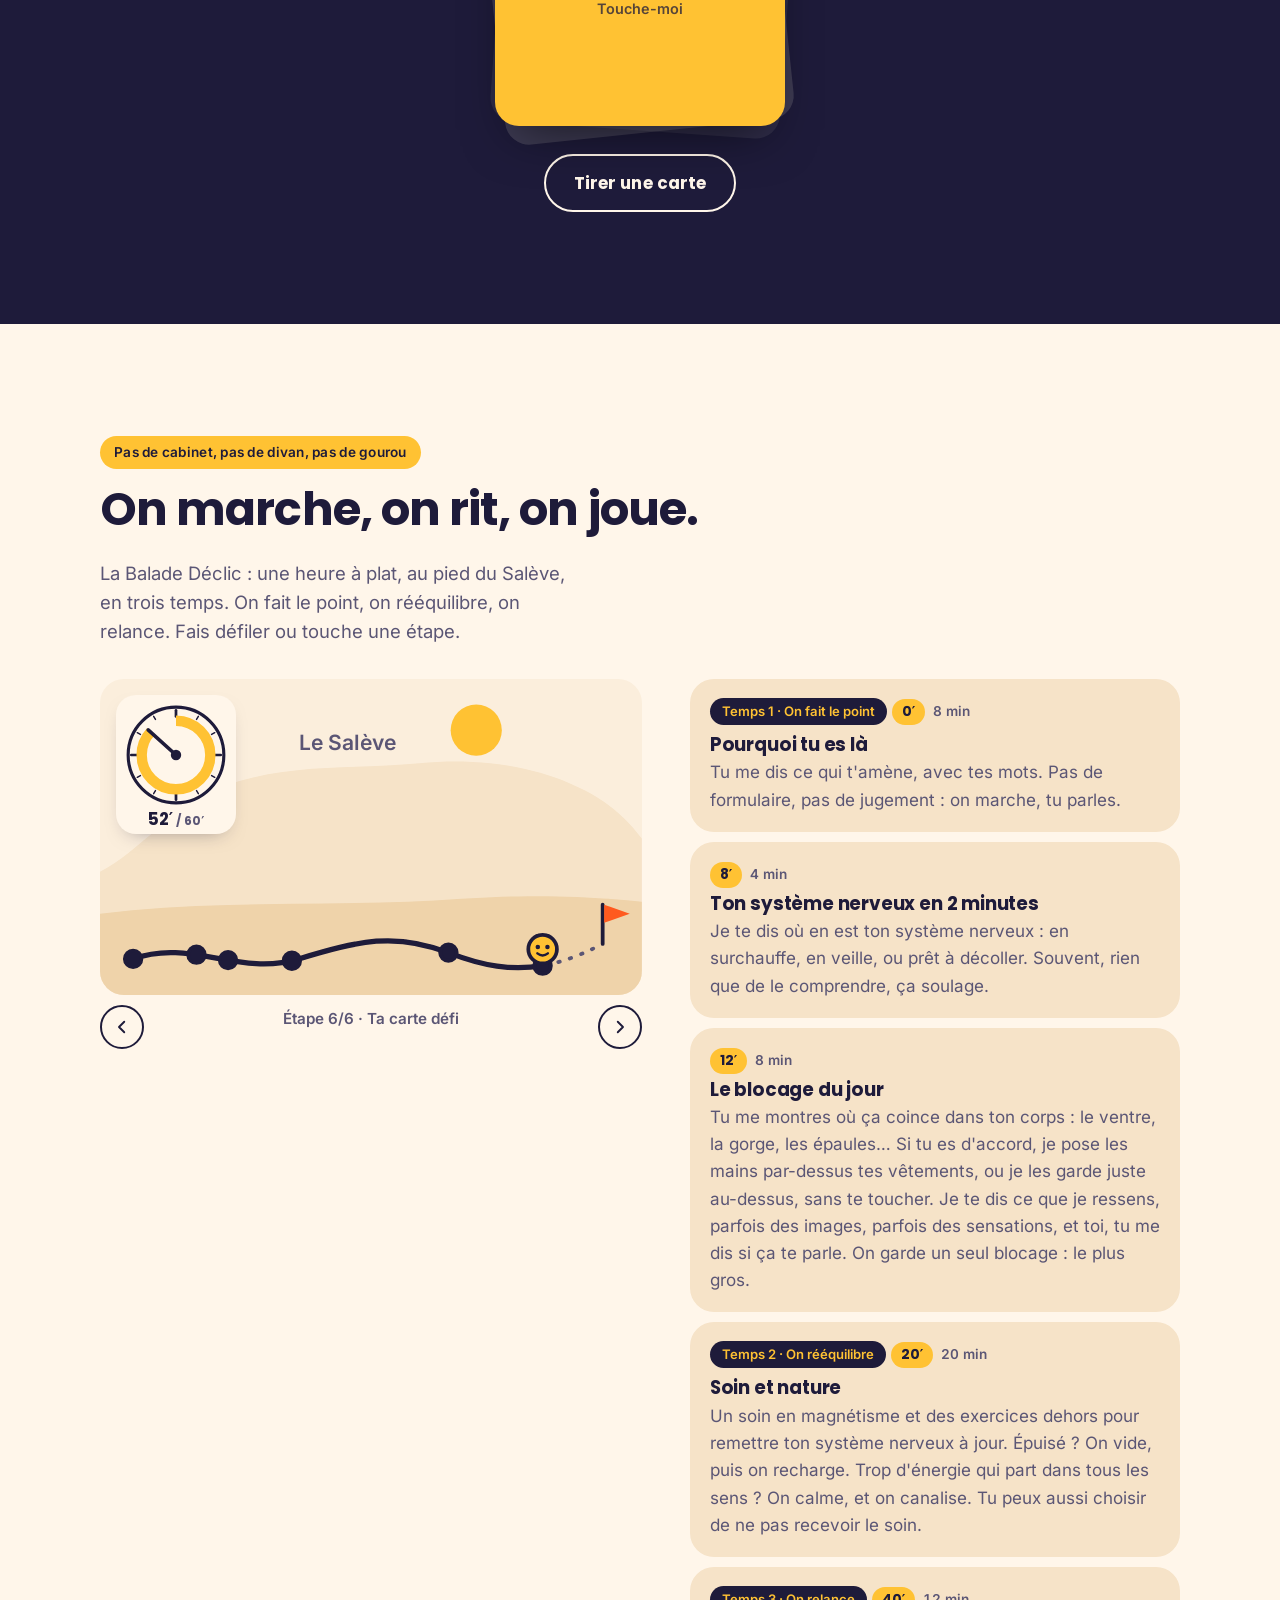
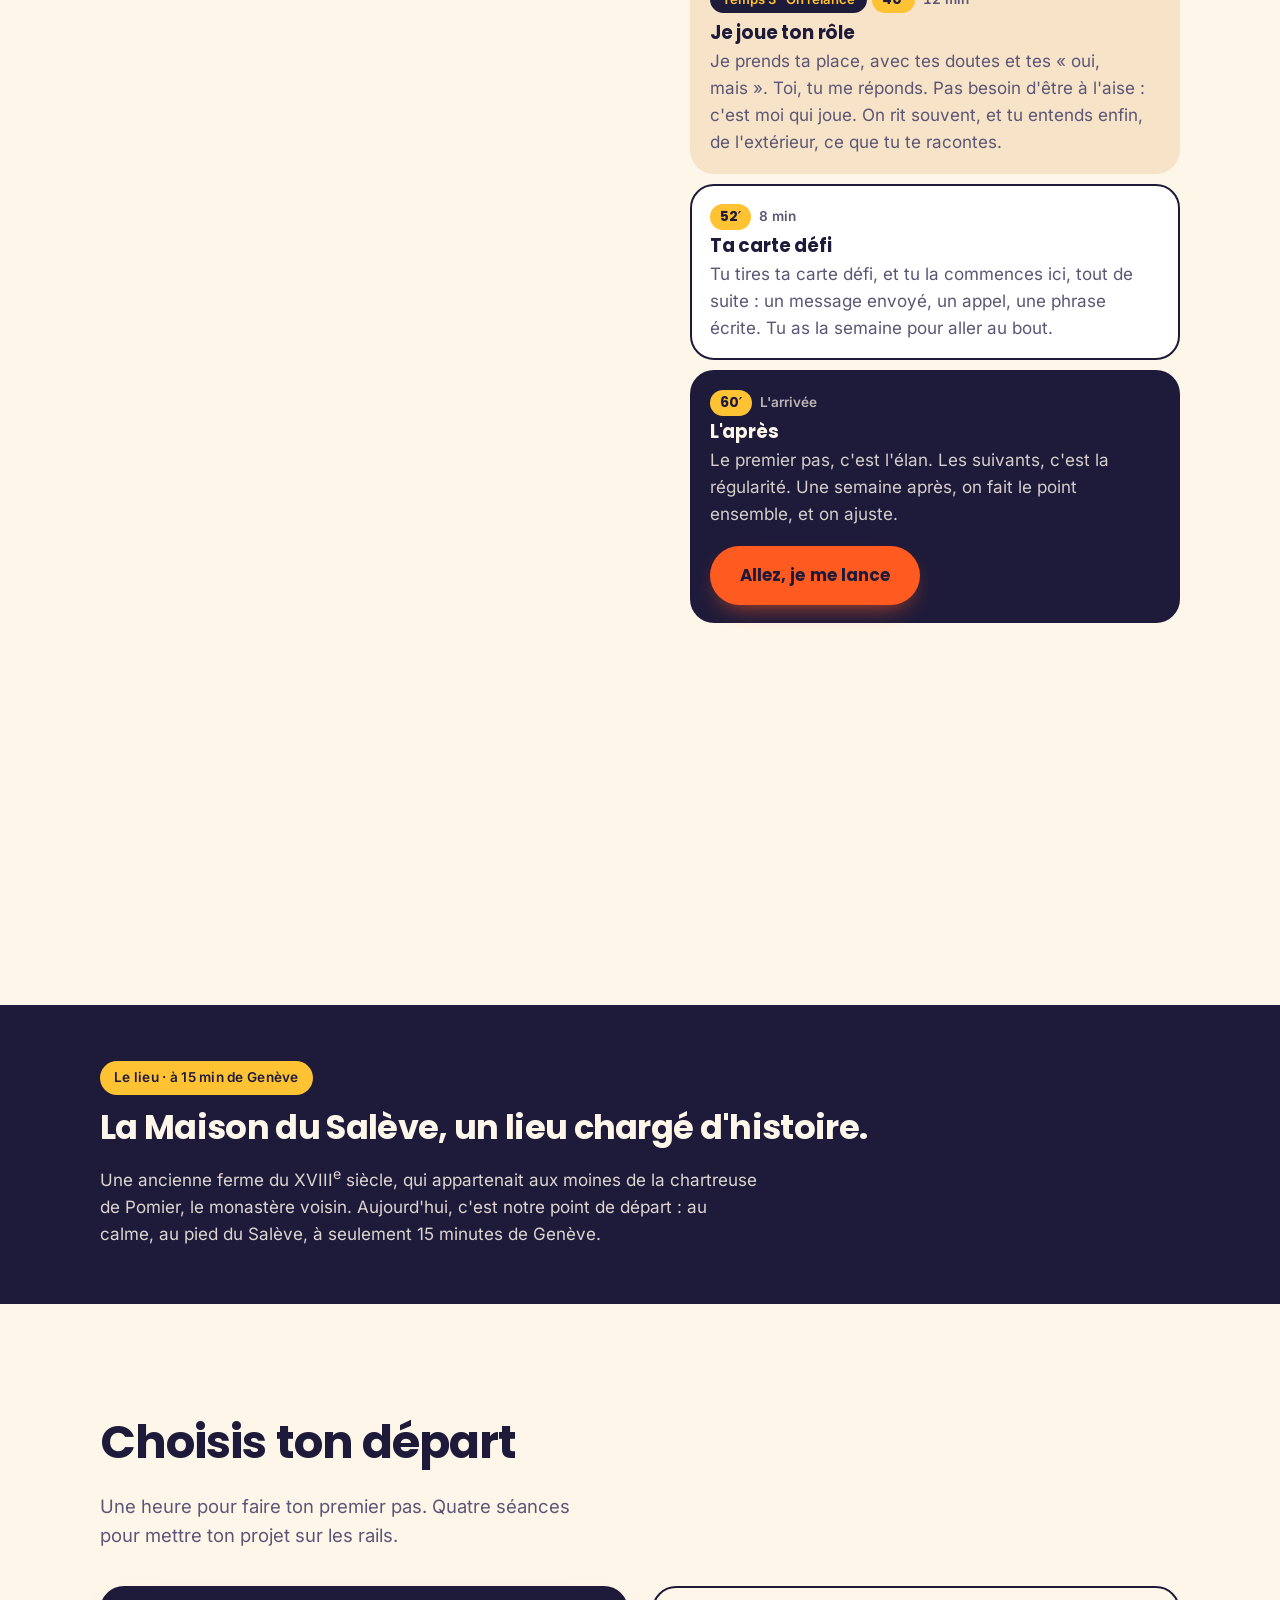
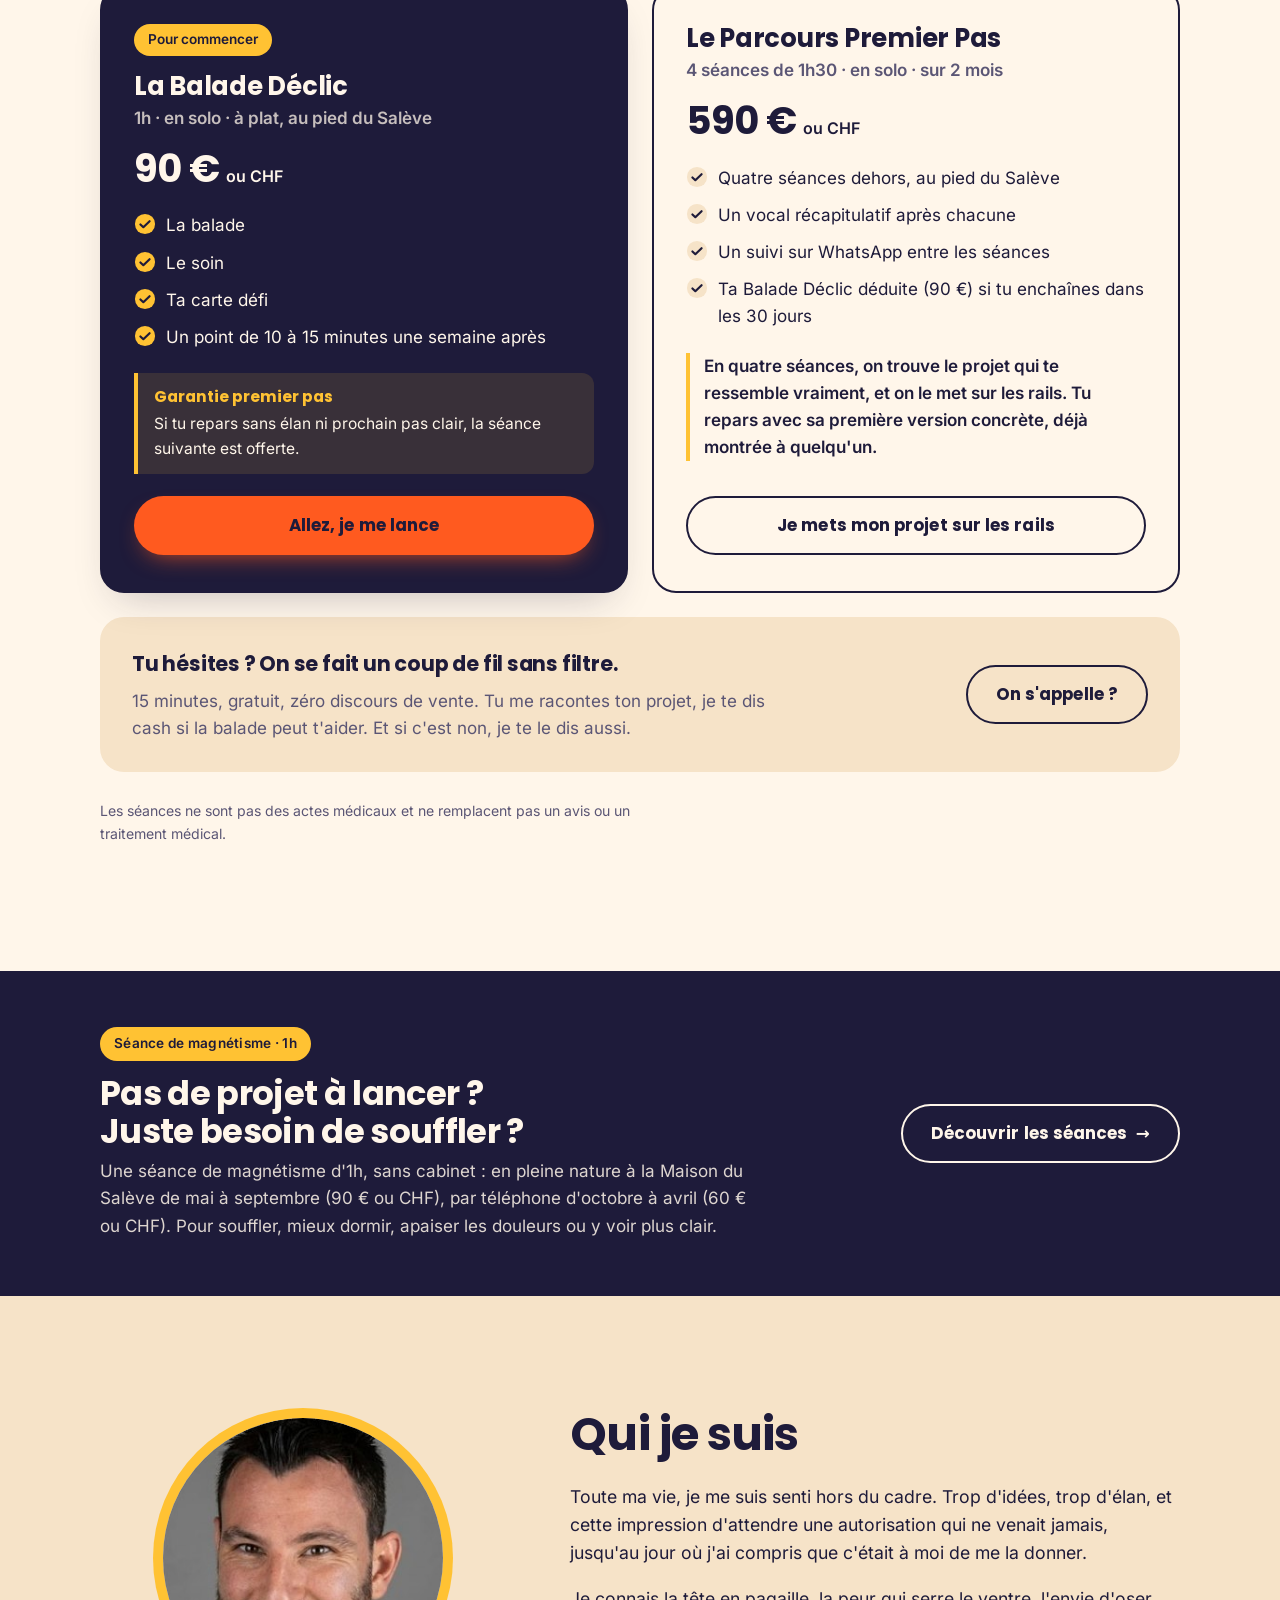
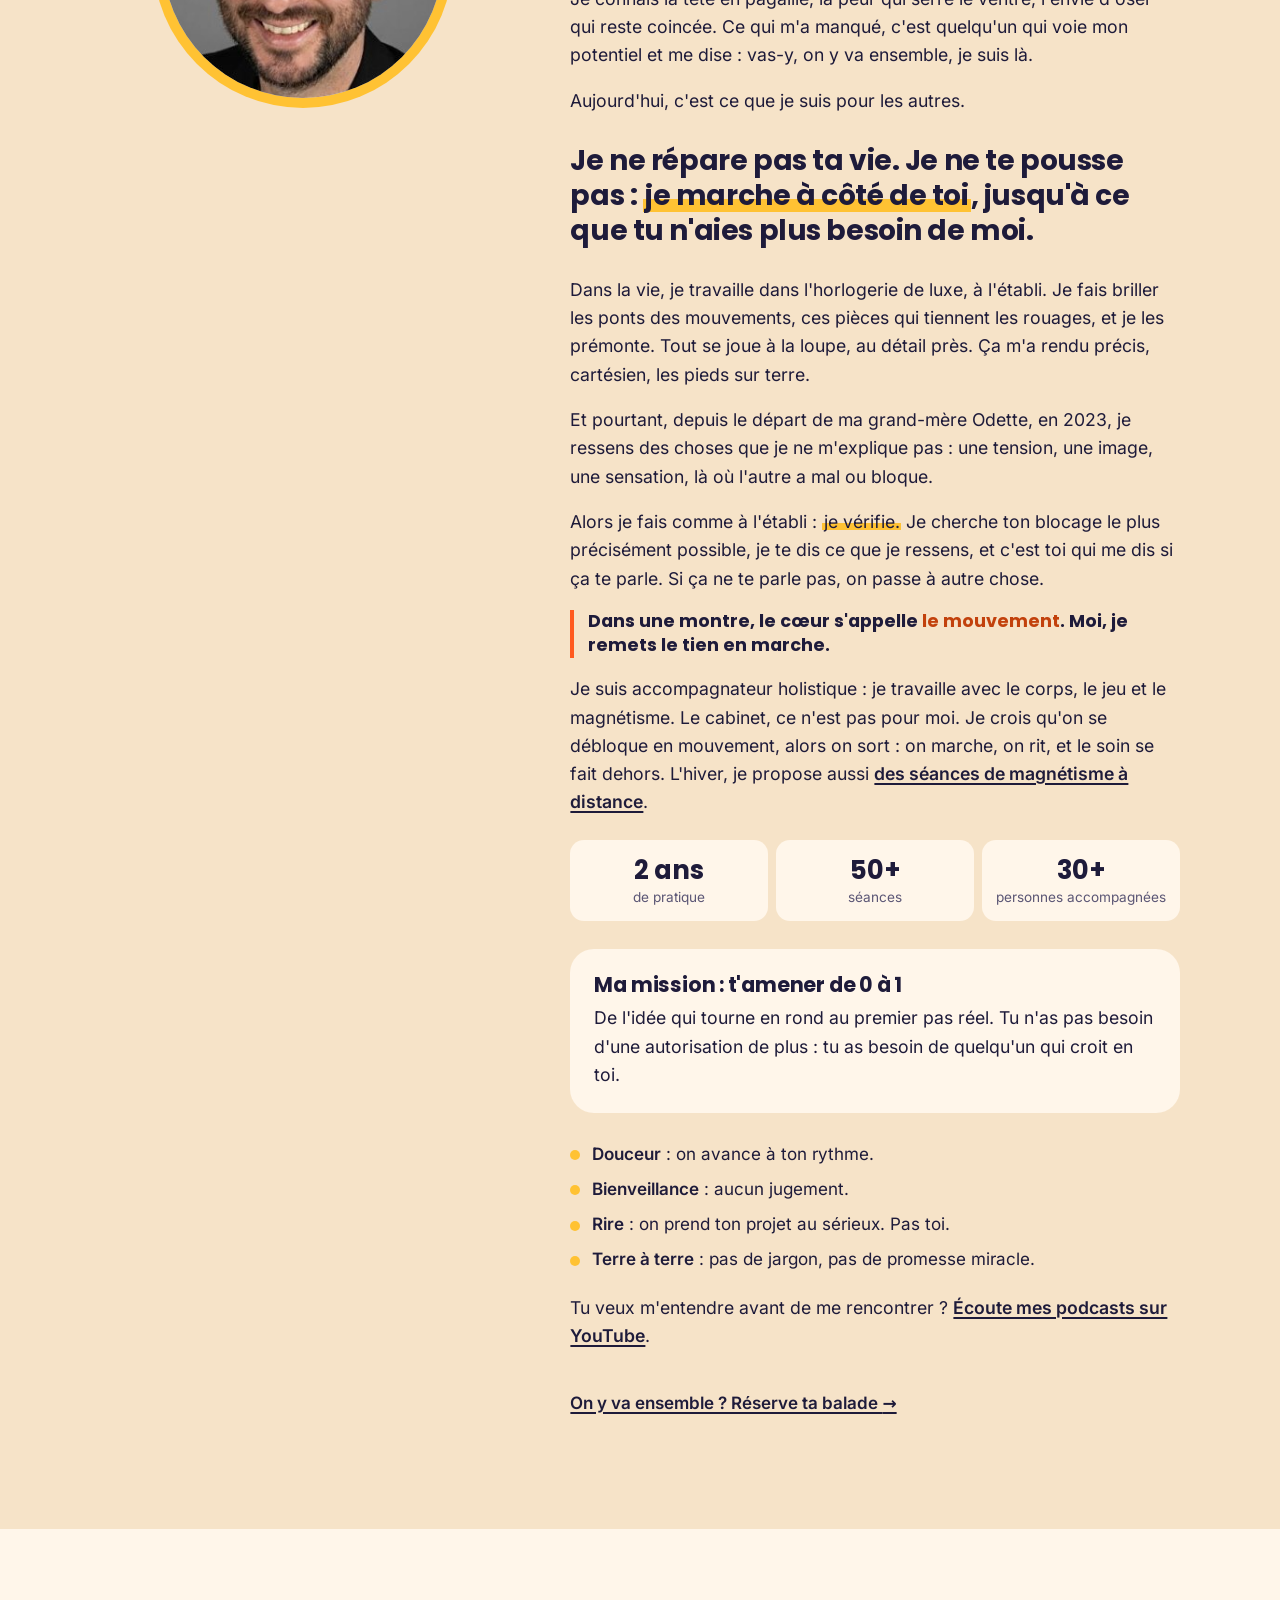
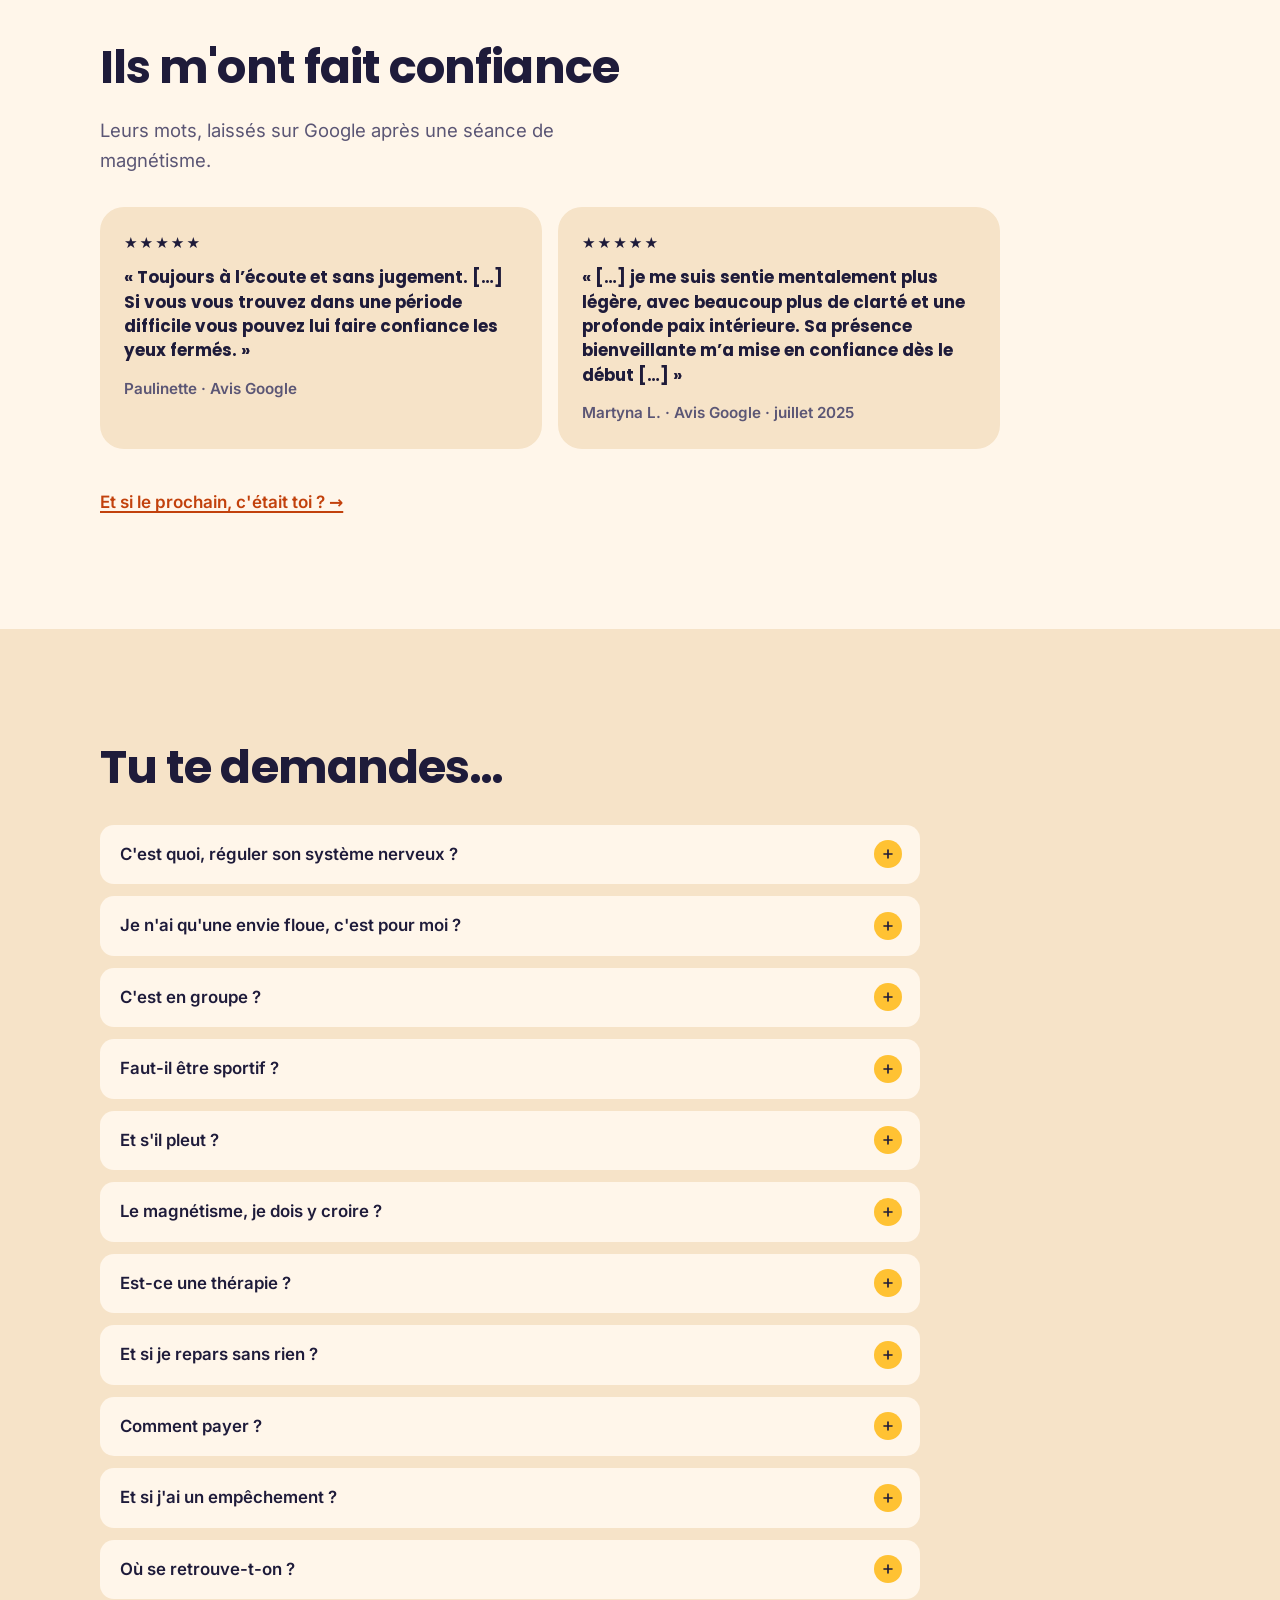
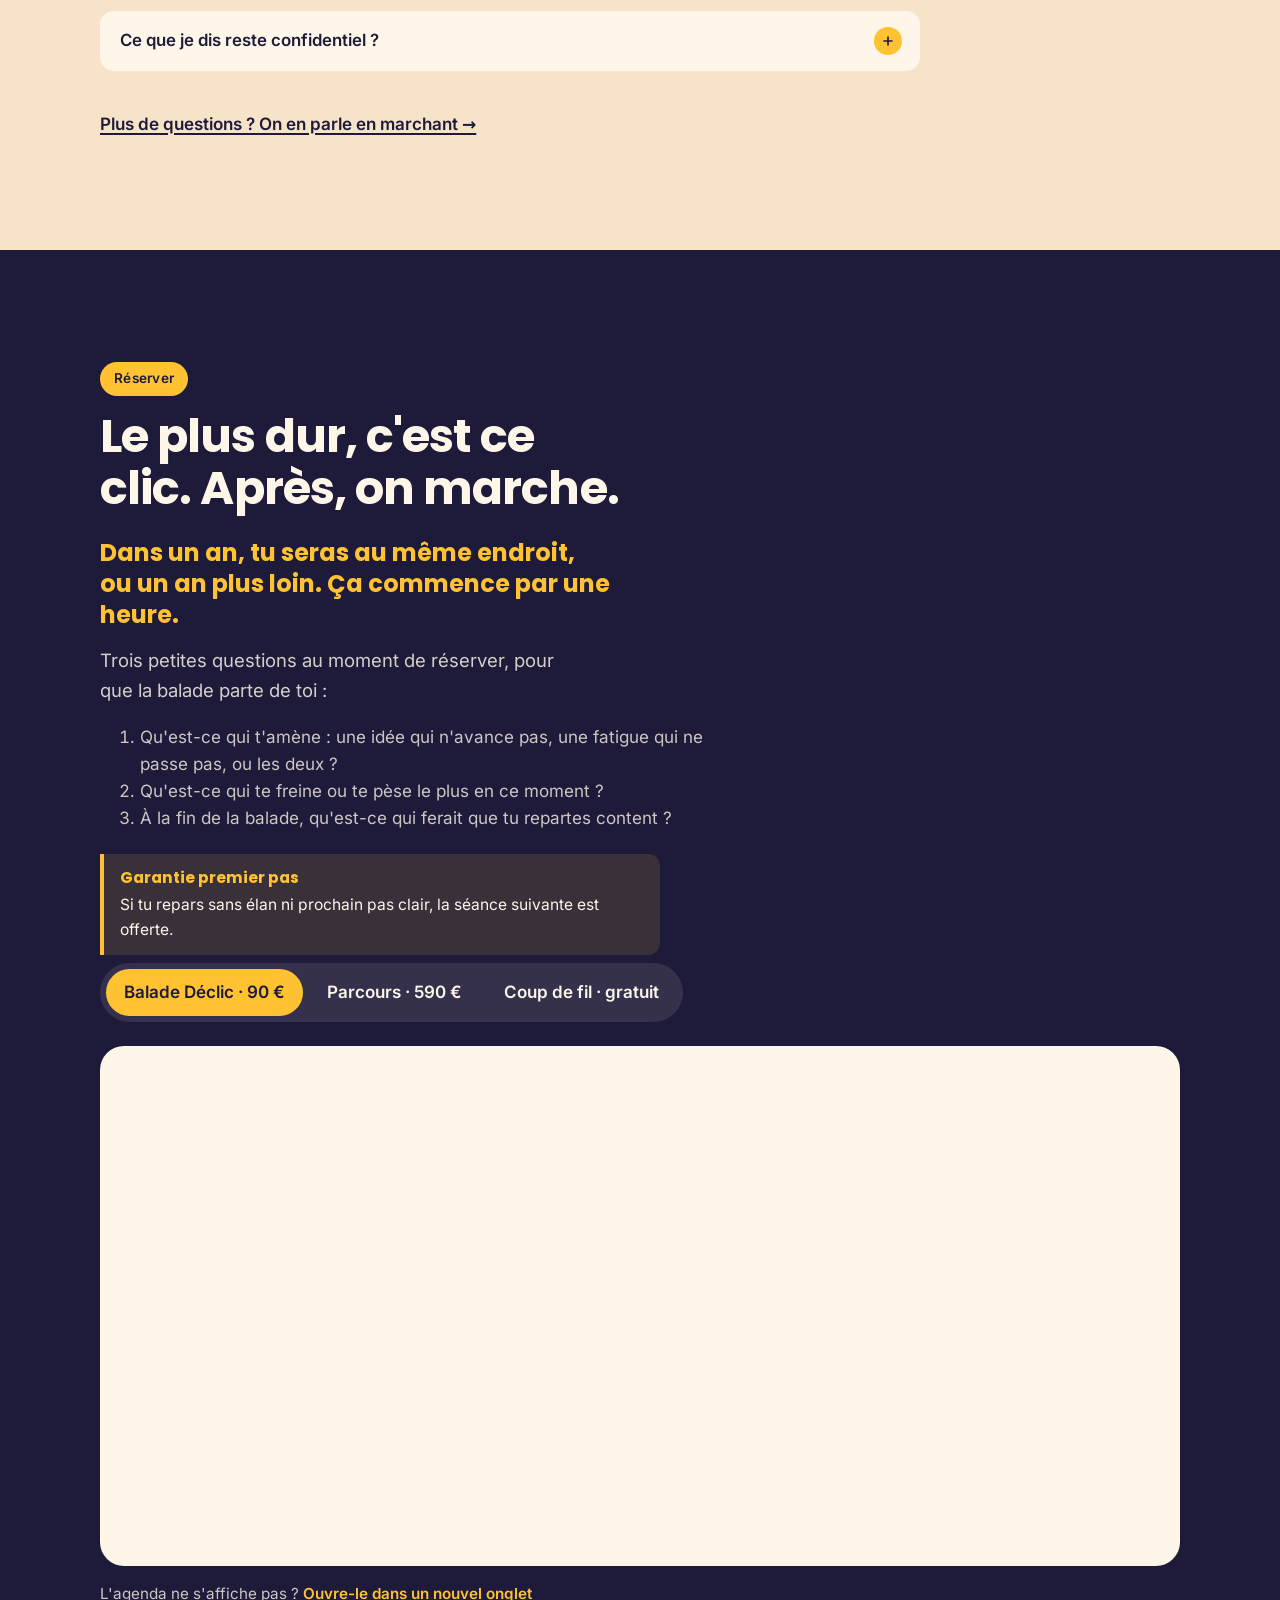
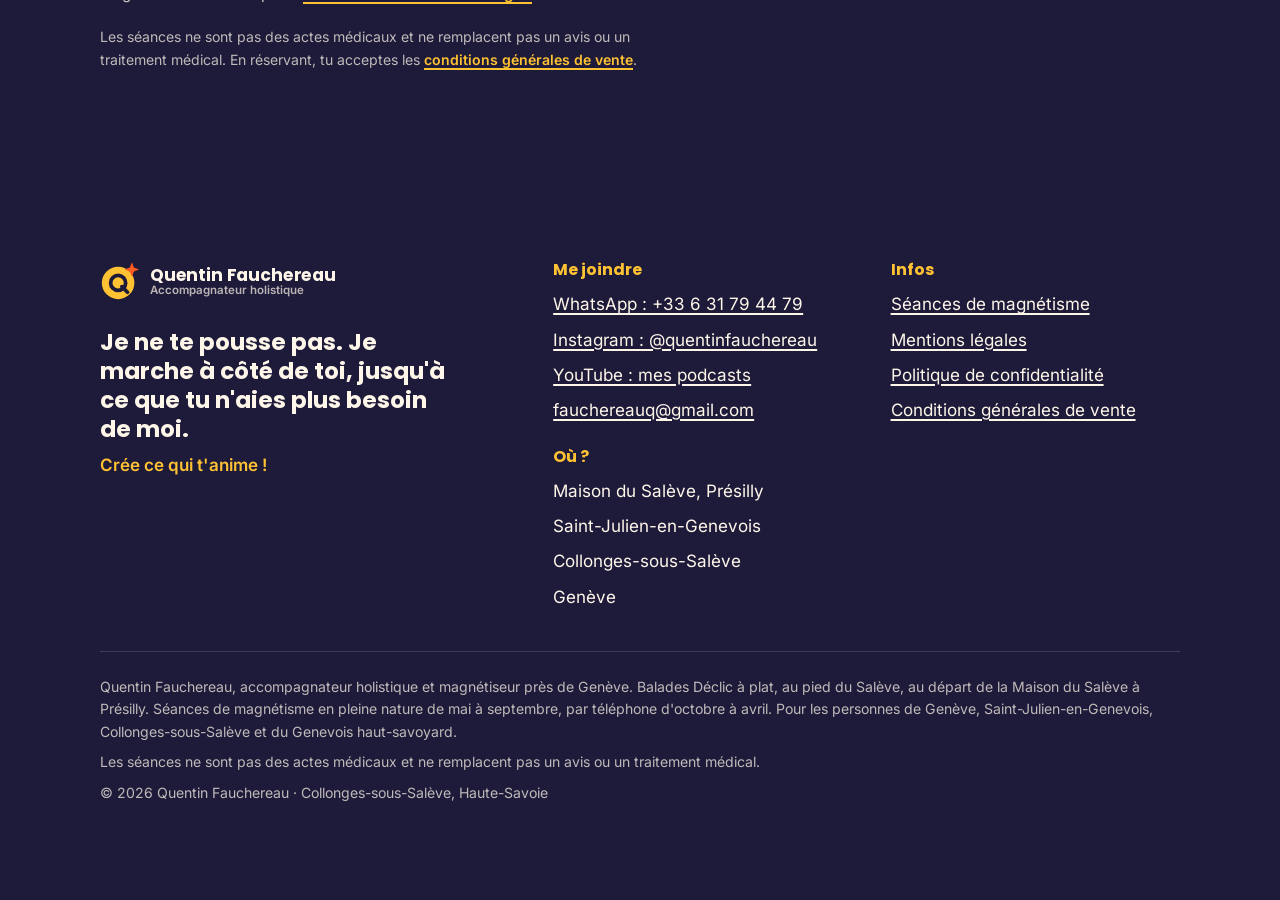
==== commit 1a1a7518: "Accueil : le système nerveux en trois vitesses, relié aux deux portes et au test Co-Authored-By: Cla" ====
--- a/index.html
+++ b/index.html
@@ -28,7 +28,7 @@
 
   <link rel="preload" href="assets/fonts/poppins-700.woff2" as="font" type="font/woff2" crossorigin>
   <link rel="preload" href="assets/fonts/inter-400.woff2" as="font" type="font/woff2" crossorigin>
-  <link rel="stylesheet" href="assets/css/style.css?v=202611202017">
+  <link rel="stylesheet" href="assets/css/style.css?v=202611202035">
 
   <!-- Mesure d'audience sans cookies (Plausible). À activer au lancement :
        retire les deux tirets de commentaire et mets ton vrai domaine.
@@ -113,6 +113,7 @@
       {
         "@type": "FAQPage",
         "mainEntity": [
+          { "@type": "Question", "name": "C'est quoi, réguler son système nerveux ?", "acceptedAnswer": { "@type": "Answer", "text": "C'est aider son corps à sortir du mode alerte (tout s'emballe) ou du mode économie (plus d'énergie), pour revenir à un état où on est à la fois calme et plein d'élan. Pendant la balade, on le fait avec la marche, la respiration, le rire et le soin. Ce n'est pas un traitement médical." } },
           { "@type": "Question", "name": "Je n'ai qu'une envie floue, c'est pour moi ?", "acceptedAnswer": { "@type": "Answer", "text": "Oui, si tu as au moins une envie, même floue. Si tu n'as aucune idée, écris-moi : d'autres formats arrivent." } },
           { "@type": "Question", "name": "C'est en groupe ?", "acceptedAnswer": { "@type": "Answer", "text": "Non, en solo : rien que toi et moi, pour que la balade parte entièrement de toi." } },
           { "@type": "Question", "name": "Faut-il être sportif ?", "acceptedAnswer": { "@type": "Answer", "text": "Non. C'est une marche à plat, pas une randonnée : on reste au pied du Salève, à un rythme tranquille, avec des pauses." } },
@@ -258,8 +259,42 @@
           </article>
         </div>
         <p class="bascule">Ce n'est pas un manque de volonté. Ton corps freine. <span class="surligne">On va lâcher le frein.</span></p>
-        <div class="section-fin">
-          <a class="lien-geste" href="test.html">Faire le test en 2 minutes <span aria-hidden="true">→</span></a>
+      </div>
+    </section>
+
+    <!-- ================= LE SYSTÈME NERVEUX ================= -->
+    <section class="section fond-creme" id="systeme-nerveux" aria-labelledby="titre-sn">
+      <div class="container">
+        <p class="surtitre">Comprendre en 30 secondes</p>
+        <h2 id="titre-sn">Ton système nerveux a trois vitesses.</h2>
+        <p class="intro">C'est le pilote automatique de ton corps. Avant même que tu réfléchisses, il choisit pour toi&nbsp;: foncer, freiner, ou avancer tranquille.</p>
+        <ul class="sn-etats">
+          <li class="sn-etat">
+            <svg viewBox="0 0 64 64" aria-hidden="true"><circle cx="32" cy="32" r="13" fill="#FFC233" stroke="#1E1B3A" stroke-width="3"/><g stroke="#1E1B3A" stroke-width="3" stroke-linecap="round" stroke-linejoin="round" fill="none"><path d="M32 4l-3 5 4 2-2 5"/><path d="M32 60l3-5-4-2 2-5"/><path d="M4 32l5 3 2-4 5 2"/><path d="M60 32l-5-3-2 4-5-2"/></g></svg>
+            <h3>En surchauffe</h3>
+            <p class="sn-image">Le pied sur l'accélérateur.</p>
+            <p>La tête déborde, tout va trop vite, dix idées et aucune ne démarre. C'est souvent là que naît le «&nbsp;j'ai peur de me lancer&nbsp;».</p>
+            <p class="sn-balade"><b>En balade&nbsp;:</b> on fait redescendre la pression.</p>
+          </li>
+          <li class="sn-etat">
+            <svg viewBox="0 0 64 64" aria-hidden="true"><path d="M40 12a20 20 0 1 0 12 30A17 17 0 0 1 40 12z" fill="#FFC233" stroke="#1E1B3A" stroke-width="3" stroke-linejoin="round"/><path d="M44 10h8l-8 9h8" fill="none" stroke="#1E1B3A" stroke-width="3" stroke-linecap="round" stroke-linejoin="round"/></svg>
+            <h3>En veille</h3>
+            <p class="sn-image">Le pied sur le frein.</p>
+            <p>Plus d'élan, le corps vide, le brouillard. Ton corps économise ton énergie pour te protéger. C'est souvent là qu'on se dit «&nbsp;je suis à bout&nbsp;».</p>
+            <p class="sn-balade"><b>En balade&nbsp;:</b> on vide, puis on rallume en douceur.</p>
+          </li>
+          <li class="sn-etat sn-etat--cible">
+            <svg viewBox="0 0 64 64" aria-hidden="true"><path d="M36 6 L40.5 19.5 L54 24 L40.5 28.5 L36 42 L31.5 28.5 L18 24 L31.5 19.5 Z" fill="#FF5A1F"/><g stroke="#1E1B3A" stroke-width="3" stroke-linecap="round"><path d="M14 58l10-10"/><path d="M24 58l6-6"/><path d="M10 48l6-6"/></g></svg>
+            <h3>Prêt à décoller</h3>
+            <p class="sn-image">Le moteur tourne rond.</p>
+            <p>Calme et énergie en même temps. C'est dans cet état que le premier pas devient simple.</p>
+            <p class="sn-balade"><b>C'est là qu'on va, ensemble.</b></p>
+          </li>
+        </ul>
+        <p class="sn-note">Une image pour comprendre, pas un diagnostic.</p>
+        <div class="sn-fin">
+          <p>Bonne nouvelle&nbsp;: <span class="surligne">ça se règle.</span> Et ça commence par savoir où tu en es.</p>
+          <a class="btn btn--nuit" href="test.html">Fais le test&nbsp;: 2 minutes <span class="fleche" aria-hidden="true">→</span></a>
         </div>
       </div>
     </section>
@@ -363,7 +398,7 @@
             <li class="etape" data-min="8">
               <div class="etape-temps"><b>8′</b> 4 min</div>
               <h3><button type="button" class="etape-btn">Ton système nerveux en 2 minutes</button></h3>
-              <p>Je te dis où en est ton système nerveux&nbsp;: en surchauffe, en veille, ou prêt à repartir. Souvent, rien que de le comprendre, ça soulage.</p>
+              <p>Je te dis où en est ton système nerveux&nbsp;: en surchauffe, en veille, ou prêt à décoller. Souvent, rien que de le comprendre, ça soulage.</p>
             </li>
             <li class="etape" data-min="12">
               <div class="etape-temps"><b>12′</b> 8 min</div>
@@ -407,18 +442,6 @@
       </div>
     </section>
 
-    <!-- ================= 4.5 LE TEST (bandeau, le test complet est sur test.html) ================= -->
-    <section class="section section--fine fond-sable" aria-labelledby="titre-test-bandeau">
-      <div class="container bandeau-test">
-        <div>
-          <p class="surtitre surtitre--jungle">Jeu · 2 minutes</p>
-          <h2 id="titre-test-bandeau">Où en est ton système nerveux&nbsp;?</h2>
-          <p>8 questions, ton profil (en surchauffe, en veille ou prêt à décoller) et un exercice d'une minute à faire tout de suite.</p>
-        </div>
-        <a class="btn btn--nuit" href="test.html">Faire le test <span class="fleche" aria-hidden="true">→</span></a>
-      </div>
-    </section>
-
     <!-- ================= 4.6 LES OFFRES ================= -->
     <section class="section fond-creme" id="offres" aria-labelledby="titre-offres">
       <div class="container">
@@ -558,6 +581,10 @@
         <h2 id="titre-faq">Tu te demandes…</h2>
         <div class="faq">
           <details>
+            <summary>C'est quoi, réguler son système nerveux&nbsp;?</summary>
+            <div class="reponse"><p>C'est aider ton corps à sortir du mode alerte (tout s'emballe) ou du mode économie (plus d'énergie), pour revenir à un état où tu es à la fois calme et plein d'élan. Pendant la balade, on le fait avec la marche, la respiration, le rire et le soin. Ce n'est pas un traitement médical.</p></div>
+          </details>
+          <details>
             <summary>Je n'ai qu'une envie floue, c'est pour moi&nbsp;?</summary>
             <div class="reponse"><p>Oui, si tu as au moins une envie, même floue. Si tu n'as aucune idée, écris-moi&nbsp;: d'autres formats arrivent.</p></div>
           </details>
@@ -688,8 +715,8 @@
     </div>
   </footer>
 
-  <script src="assets/js/config.js?v=202611202017"></script>
-  <script src="assets/js/main.js?v=202611202017" defer></script>
+  <script src="assets/js/config.js?v=202611202035"></script>
+  <script src="assets/js/main.js?v=202611202035" defer></script>
   <!-- Bouton WhatsApp flottant -->
   <a class="whatsapp-flottant" href="https://wa.me/33631794479?text=Bonjour%20Quentin%20!" target="_blank" rel="noopener" aria-label="Écrire à Quentin sur WhatsApp" title="Écrire sur WhatsApp">
     <svg viewBox="0 0 24 24" aria-hidden="true"><path fill="currentColor" d="M17.472 14.382c-.297-.149-1.758-.867-2.03-.967-.273-.099-.471-.148-.67.15-.197.297-.767.966-.94 1.164-.173.199-.347.223-.644.075-.297-.15-1.255-.463-2.39-1.475-.883-.788-1.48-1.761-1.653-2.059-.173-.297-.018-.458.13-.606.134-.133.298-.347.446-.52.149-.174.198-.298.298-.497.099-.198.05-.371-.025-.52-.075-.149-.669-1.612-.916-2.207-.242-.579-.487-.5-.669-.51-.173-.008-.371-.01-.57-.01-.198 0-.52.074-.792.372-.272.297-1.04 1.016-1.04 2.479 0 1.462 1.065 2.875 1.213 3.074.149.198 2.096 3.2 5.077 4.487.709.306 1.262.489 1.694.625.712.227 1.36.195 1.871.118.571-.085 1.758-.719 2.006-1.413.248-.694.248-1.289.173-1.413-.074-.124-.272-.198-.57-.347m-5.421 7.403h-.004a9.87 9.87 0 01-5.031-1.378l-.361-.214-3.741.982.998-3.648-.235-.374a9.86 9.86 0 01-1.51-5.26c.001-5.45 4.436-9.884 9.888-9.884 2.64 0 5.122 1.03 6.988 2.898a9.825 9.825 0 012.893 6.994c-.003 5.45-4.437 9.884-9.885 9.884m8.413-18.297A11.815 11.815 0 0012.05 0C5.495 0 .16 5.335.157 11.892c0 2.096.547 4.142 1.588 5.945L.057 24l6.305-1.654a11.882 11.882 0 005.683 1.448h.005c6.554 0 11.89-5.335 11.893-11.893a11.821 11.821 0 00-3.48-8.413Z"/></svg>
--- a/assets/css/style.css
+++ b/assets/css/style.css
@@ -1549,3 +1549,22 @@
   padding-left: 14px;
 }
 .qui-mouvement b { color: var(--flamme-texte); }
+
+/* ---------- Le système nerveux en trois vitesses ---------- */
+.sn-etats { list-style: none; margin: 8px 0 0; padding: 0; display: grid; gap: 14px; }
+.sn-etat { background: #fff; border: 2px solid var(--sable); border-radius: var(--radius); padding: 22px; display: grid; gap: 6px; align-content: start; }
+.sn-etat svg { width: 52px; height: 52px; margin-bottom: 4px; }
+.sn-etat h3 { margin: 0; font-size: 1.3rem; }
+.sn-etat p { margin: 0; }
+.sn-image { font-weight: 600; color: var(--flamme-texte); }
+.sn-balade { margin-top: 8px !important; padding-top: 10px; border-top: 1px dashed var(--sable); font-size: .95rem; }
+.sn-etat--cible { background: var(--soleil); border-color: var(--soleil); }
+.sn-etat--cible .sn-image { color: var(--nuit); }
+.sn-etat--cible .sn-balade { border-top-color: rgba(30, 27, 58, .25); }
+.sn-note { margin: 12px 0 0; font-size: .88rem; color: var(--gris-nuit); }
+.sn-fin { margin-top: 22px; display: grid; gap: 14px; justify-items: start; }
+.sn-fin p { margin: 0; font-family: var(--font-titre); font-weight: 700; font-size: clamp(1.15rem, 4vw, 1.4rem); }
+@media (min-width: 820px) {
+  .sn-etats { grid-template-columns: repeat(3, minmax(0, 1fr)); }
+  .sn-fin { grid-template-columns: 1fr auto; align-items: center; }
+}
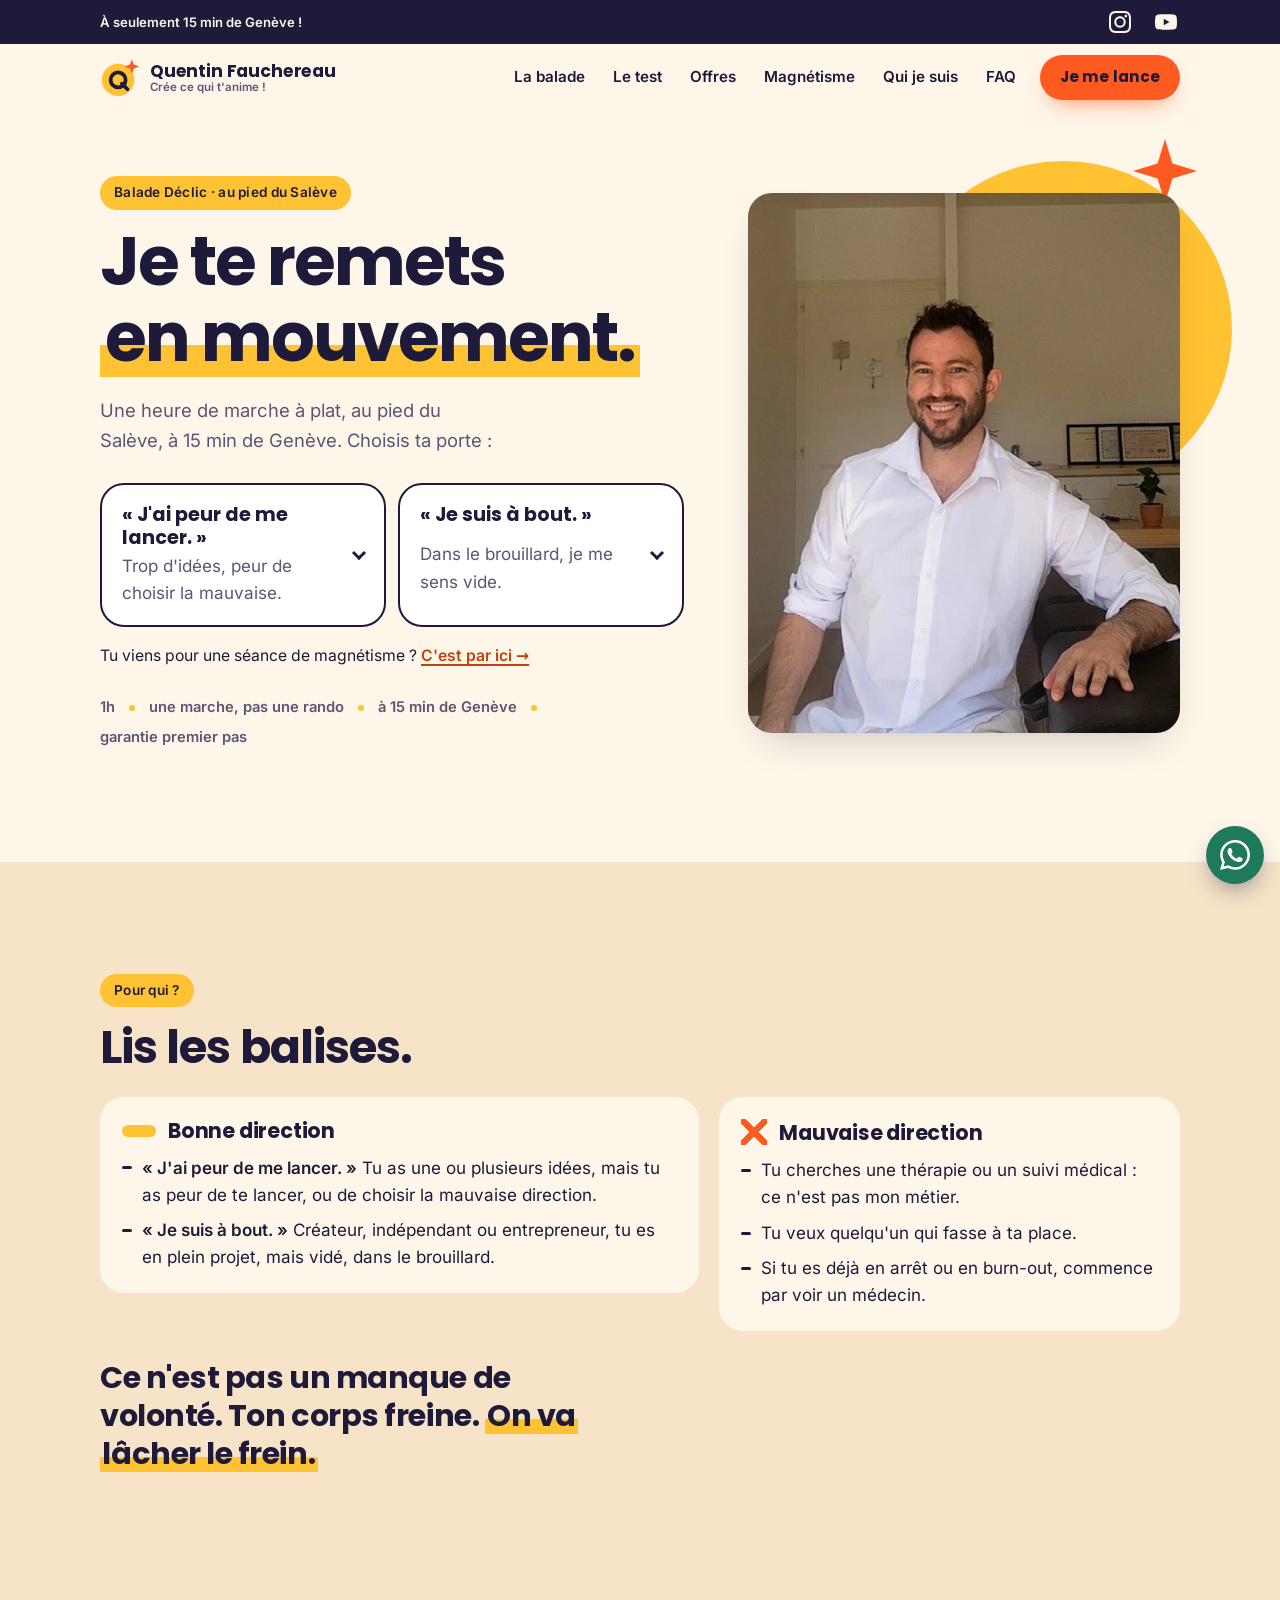
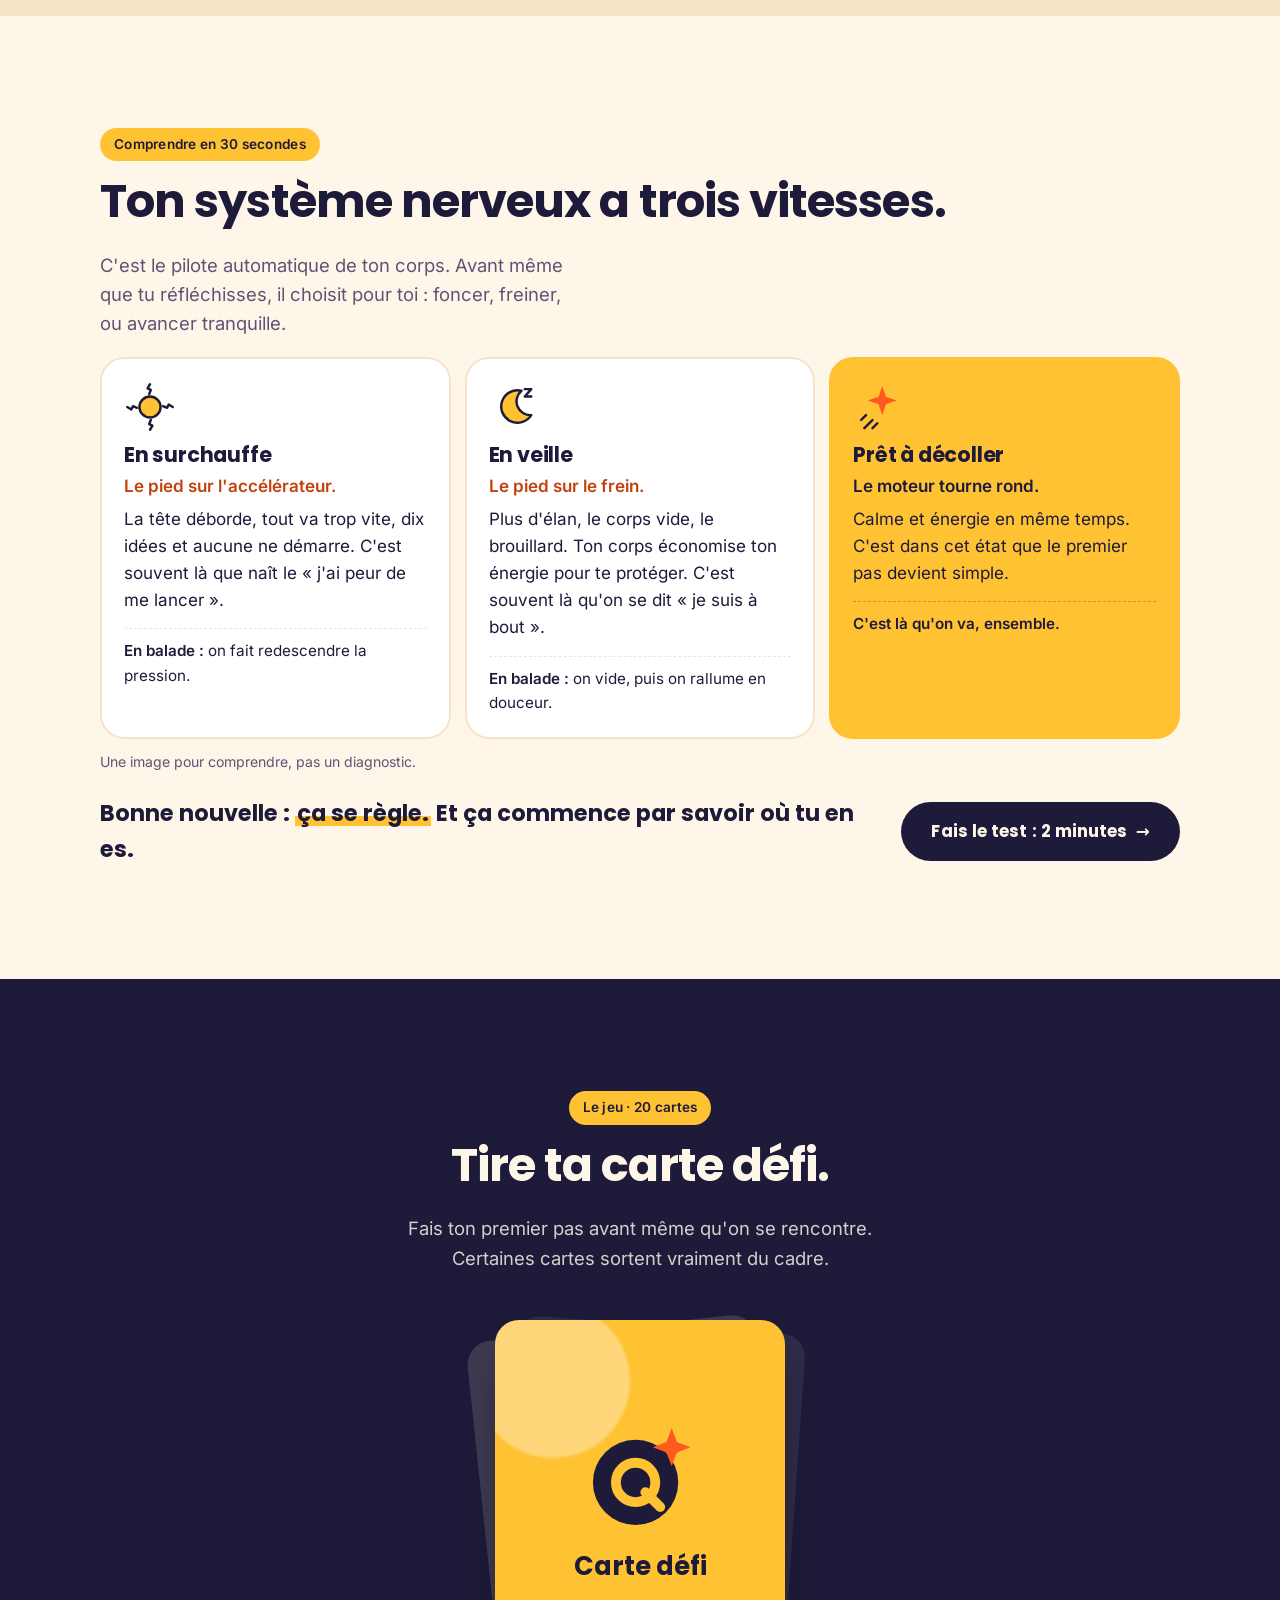
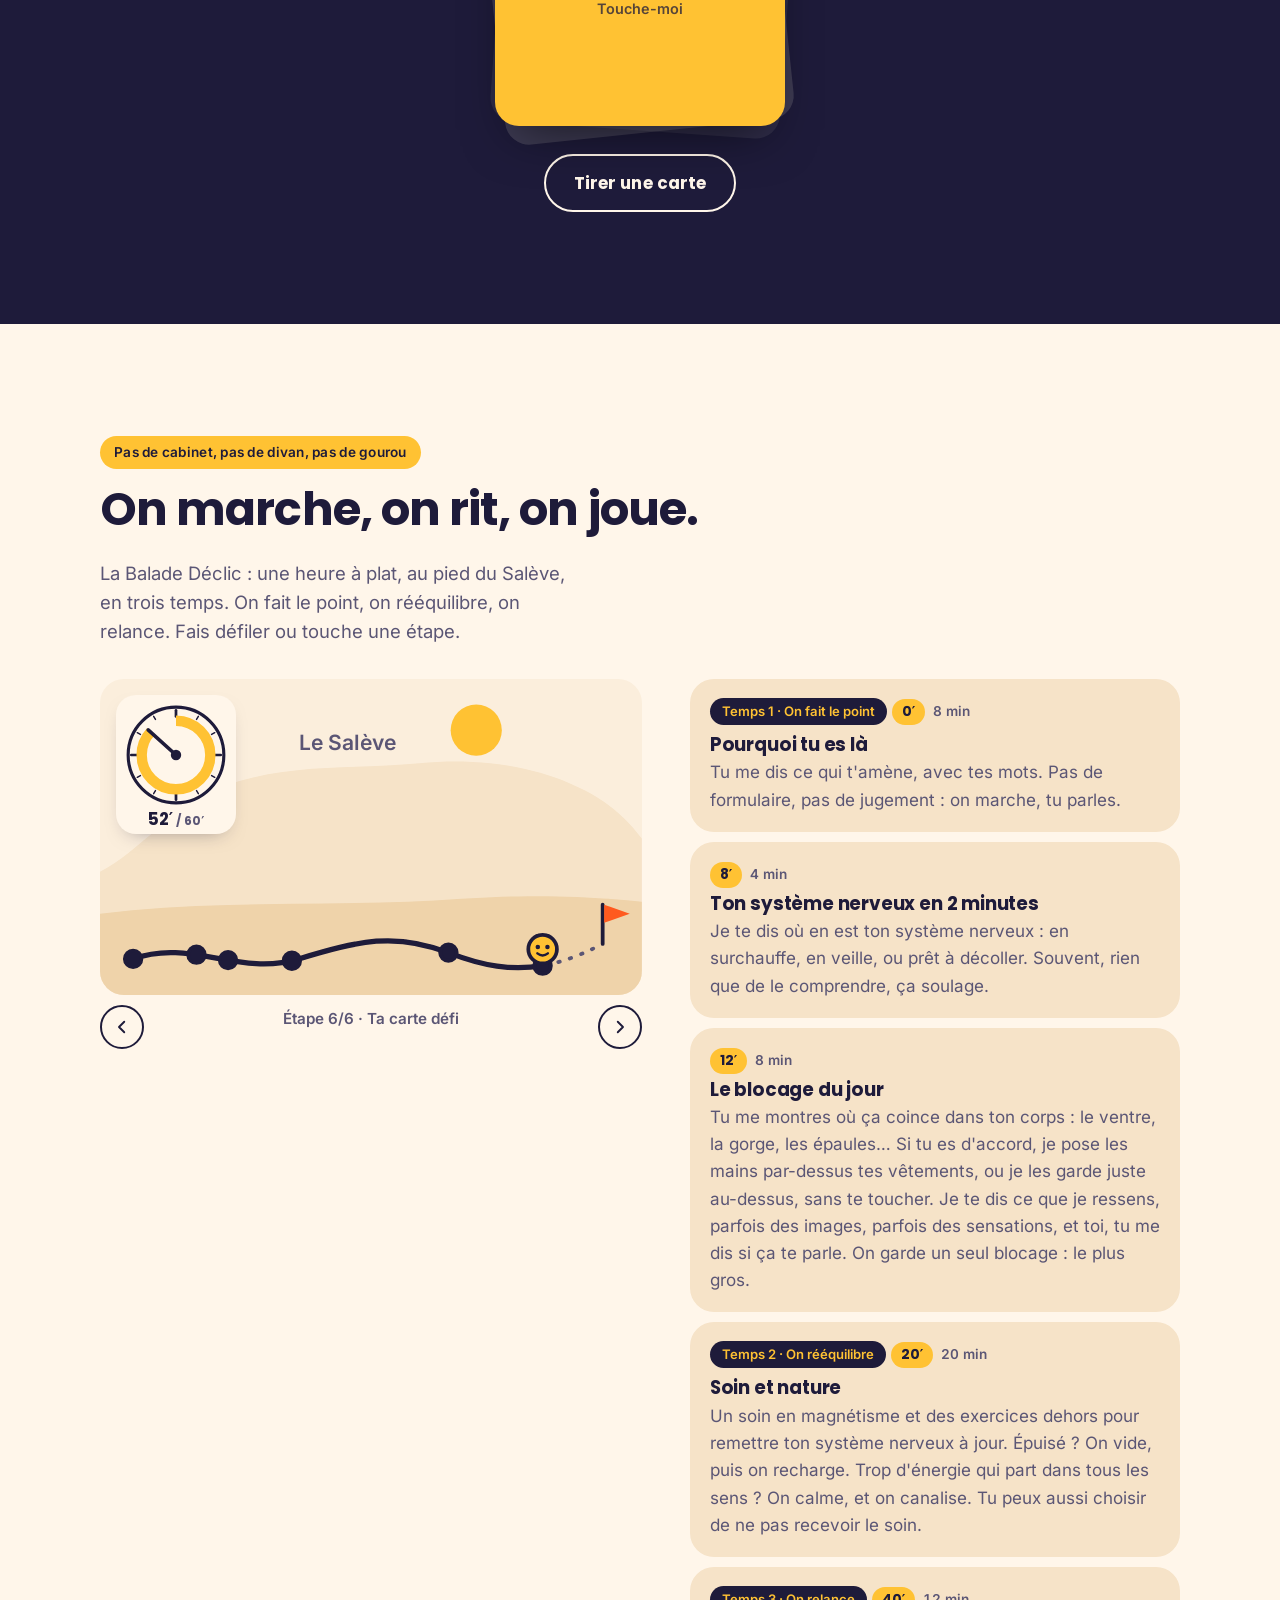
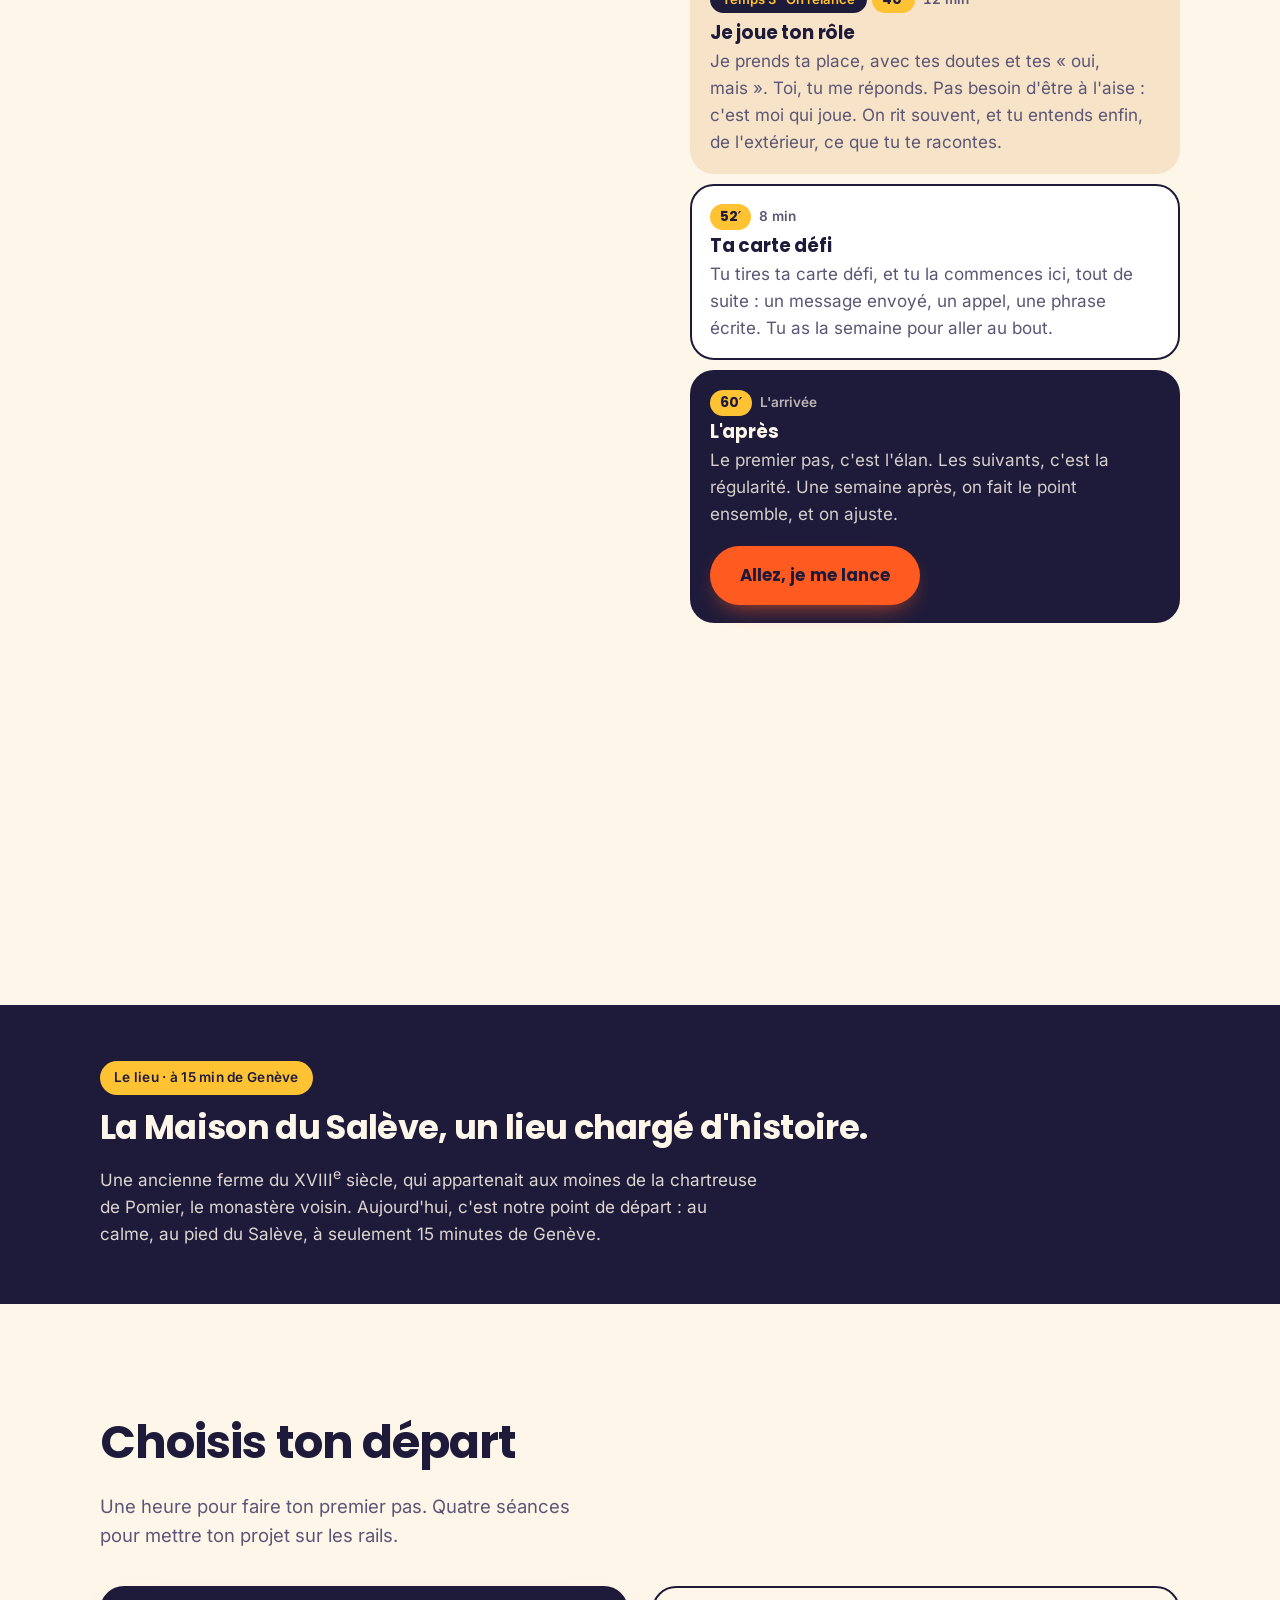
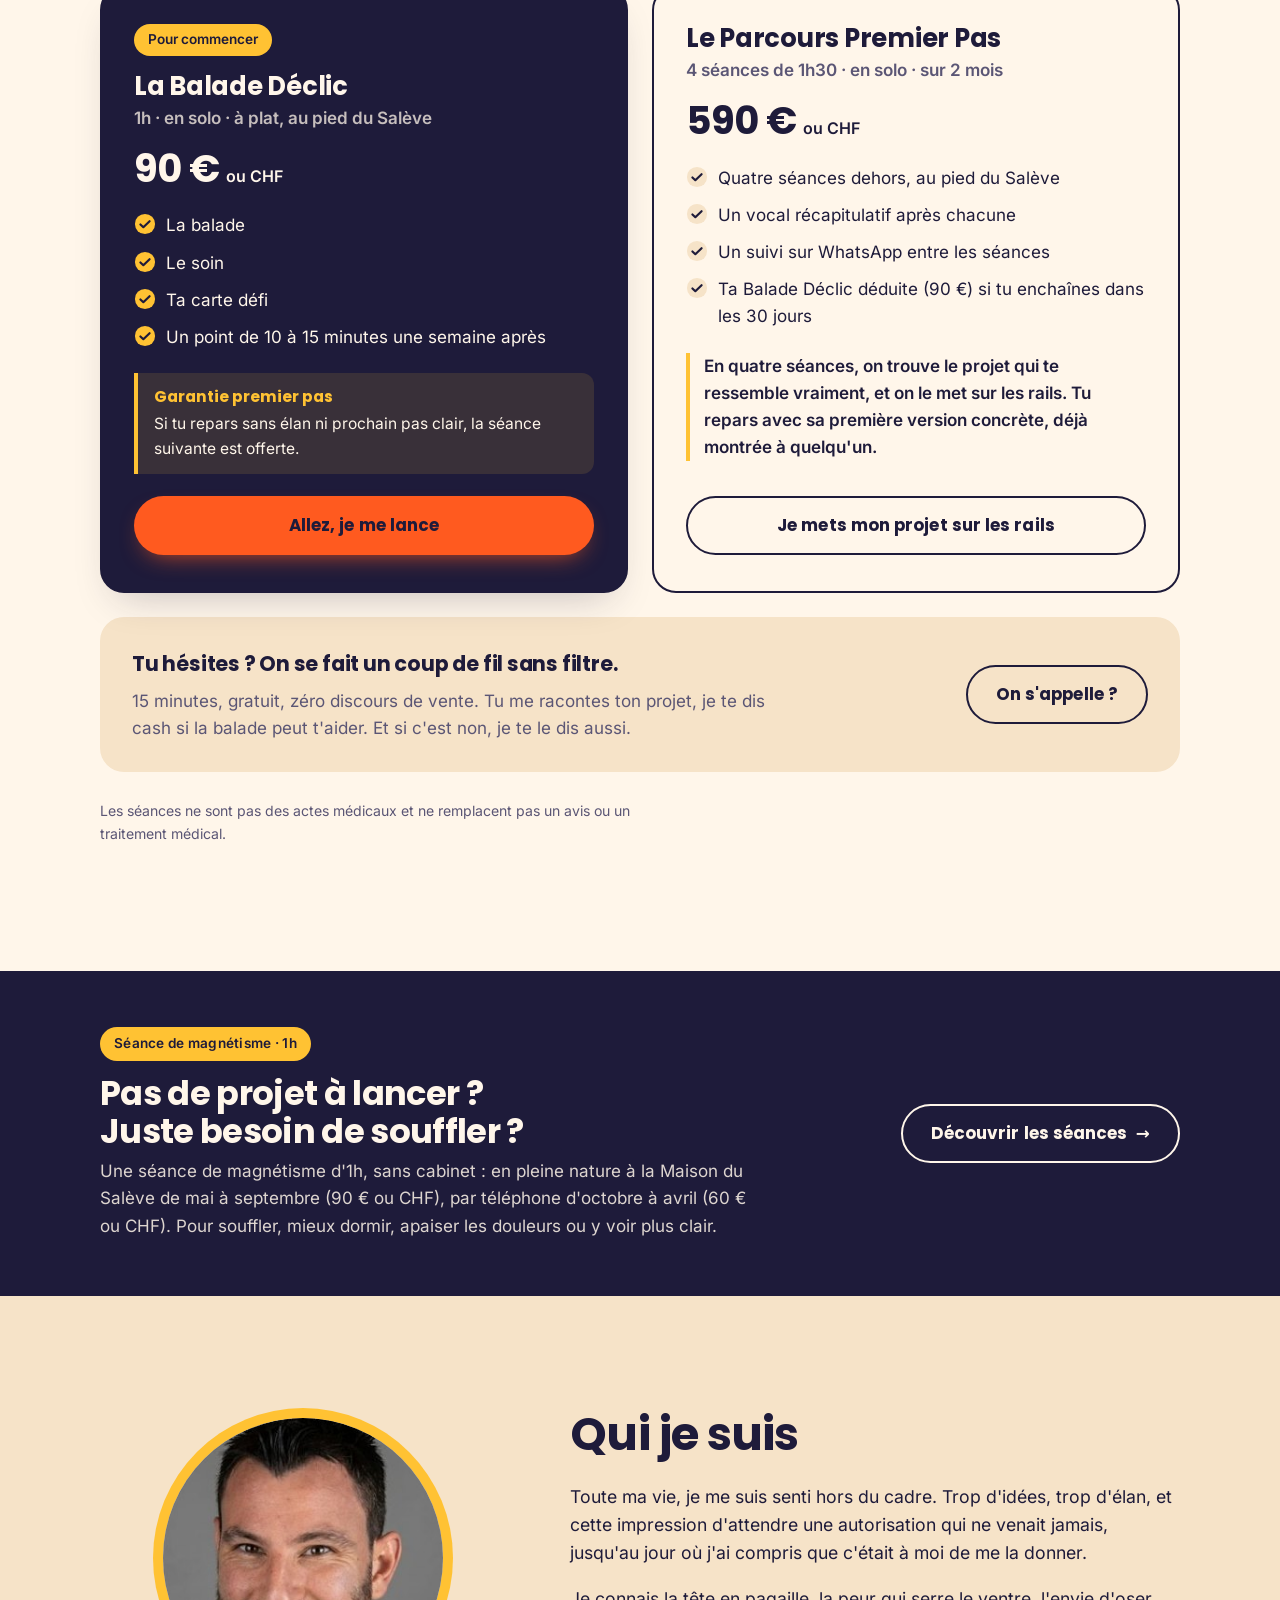
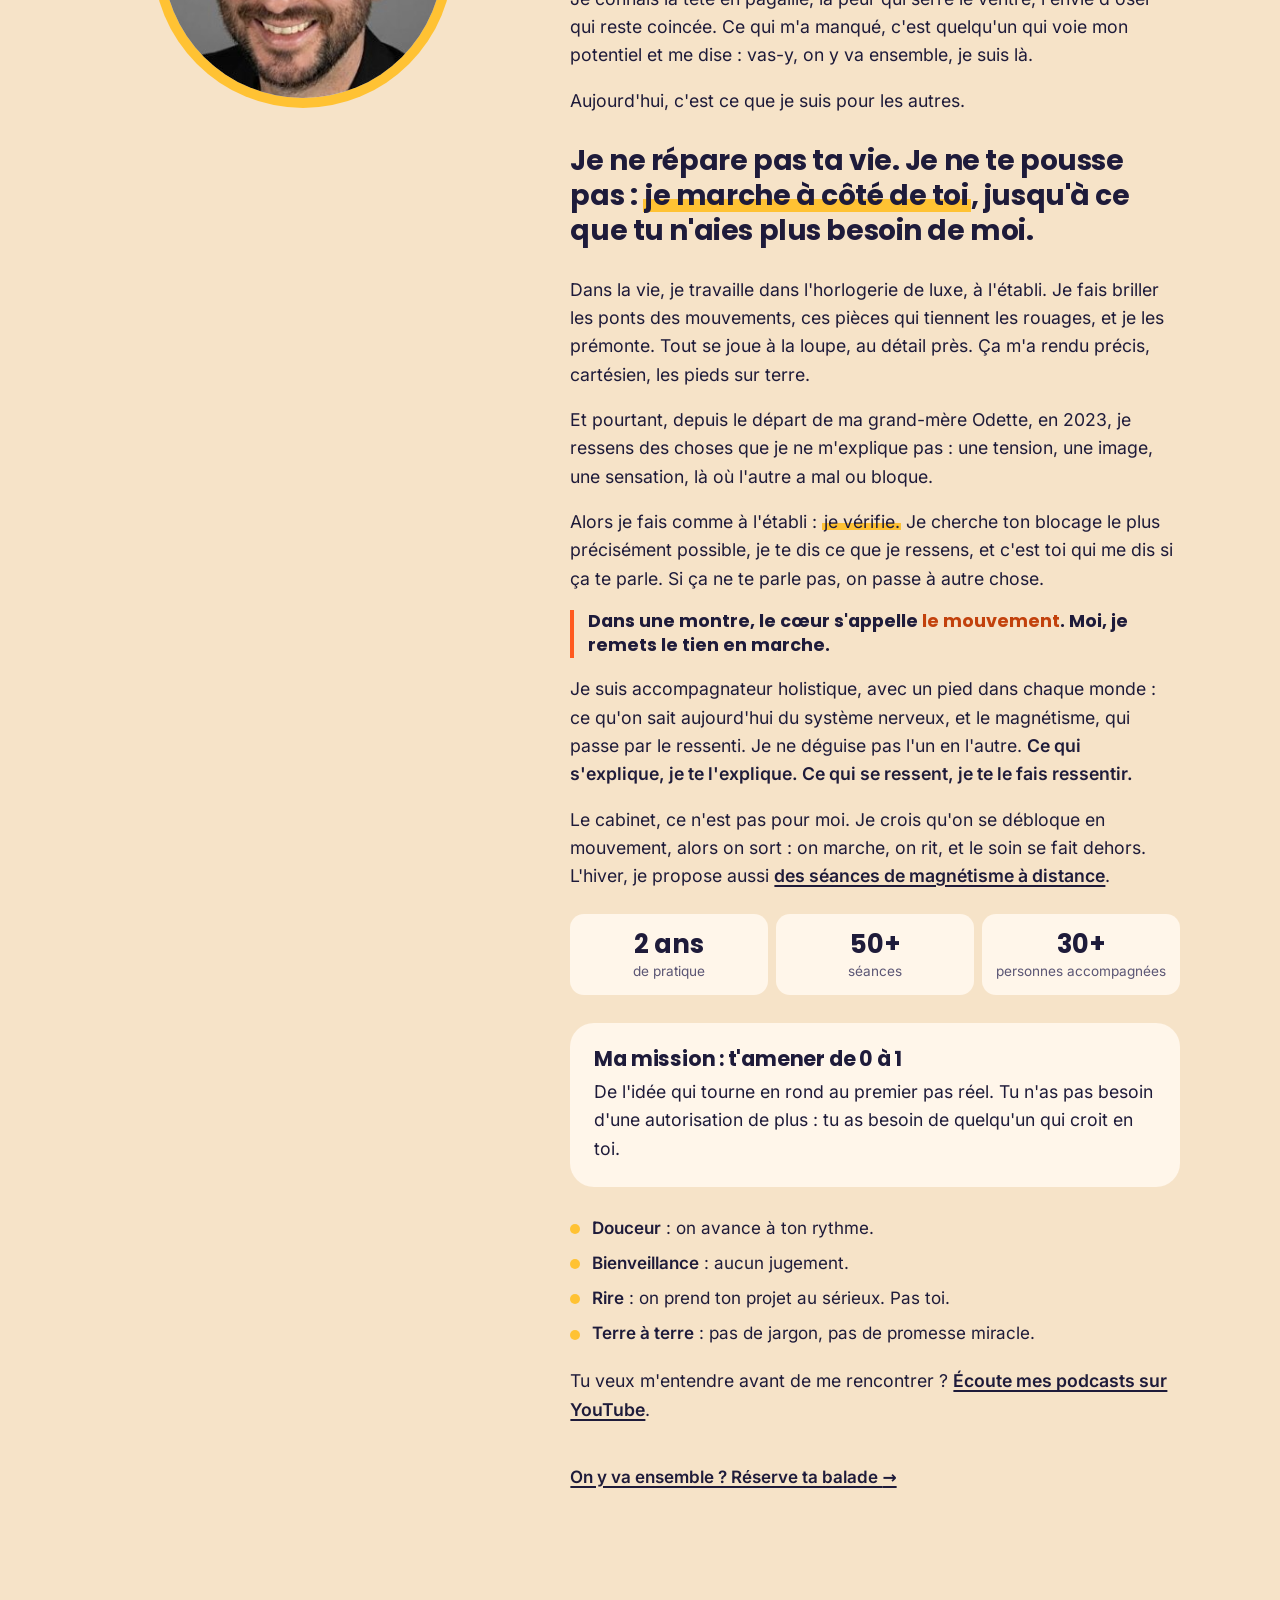
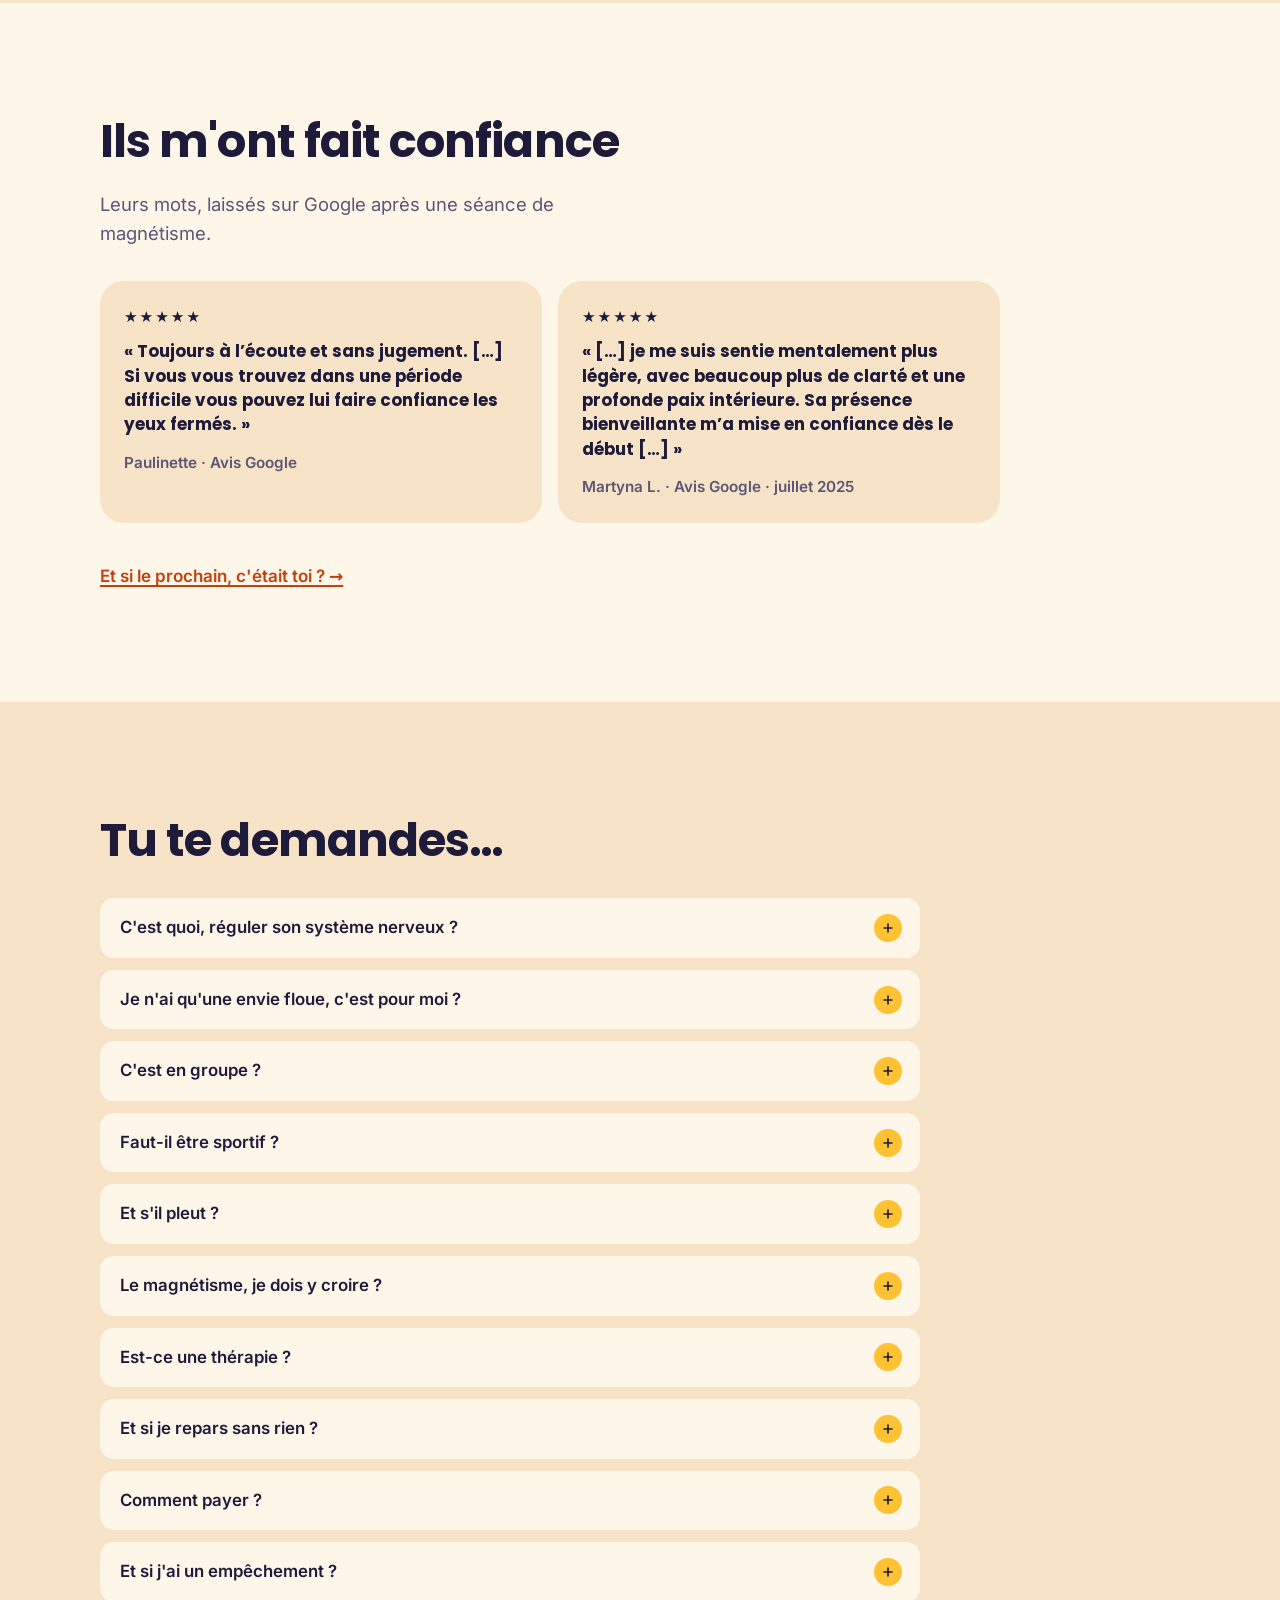
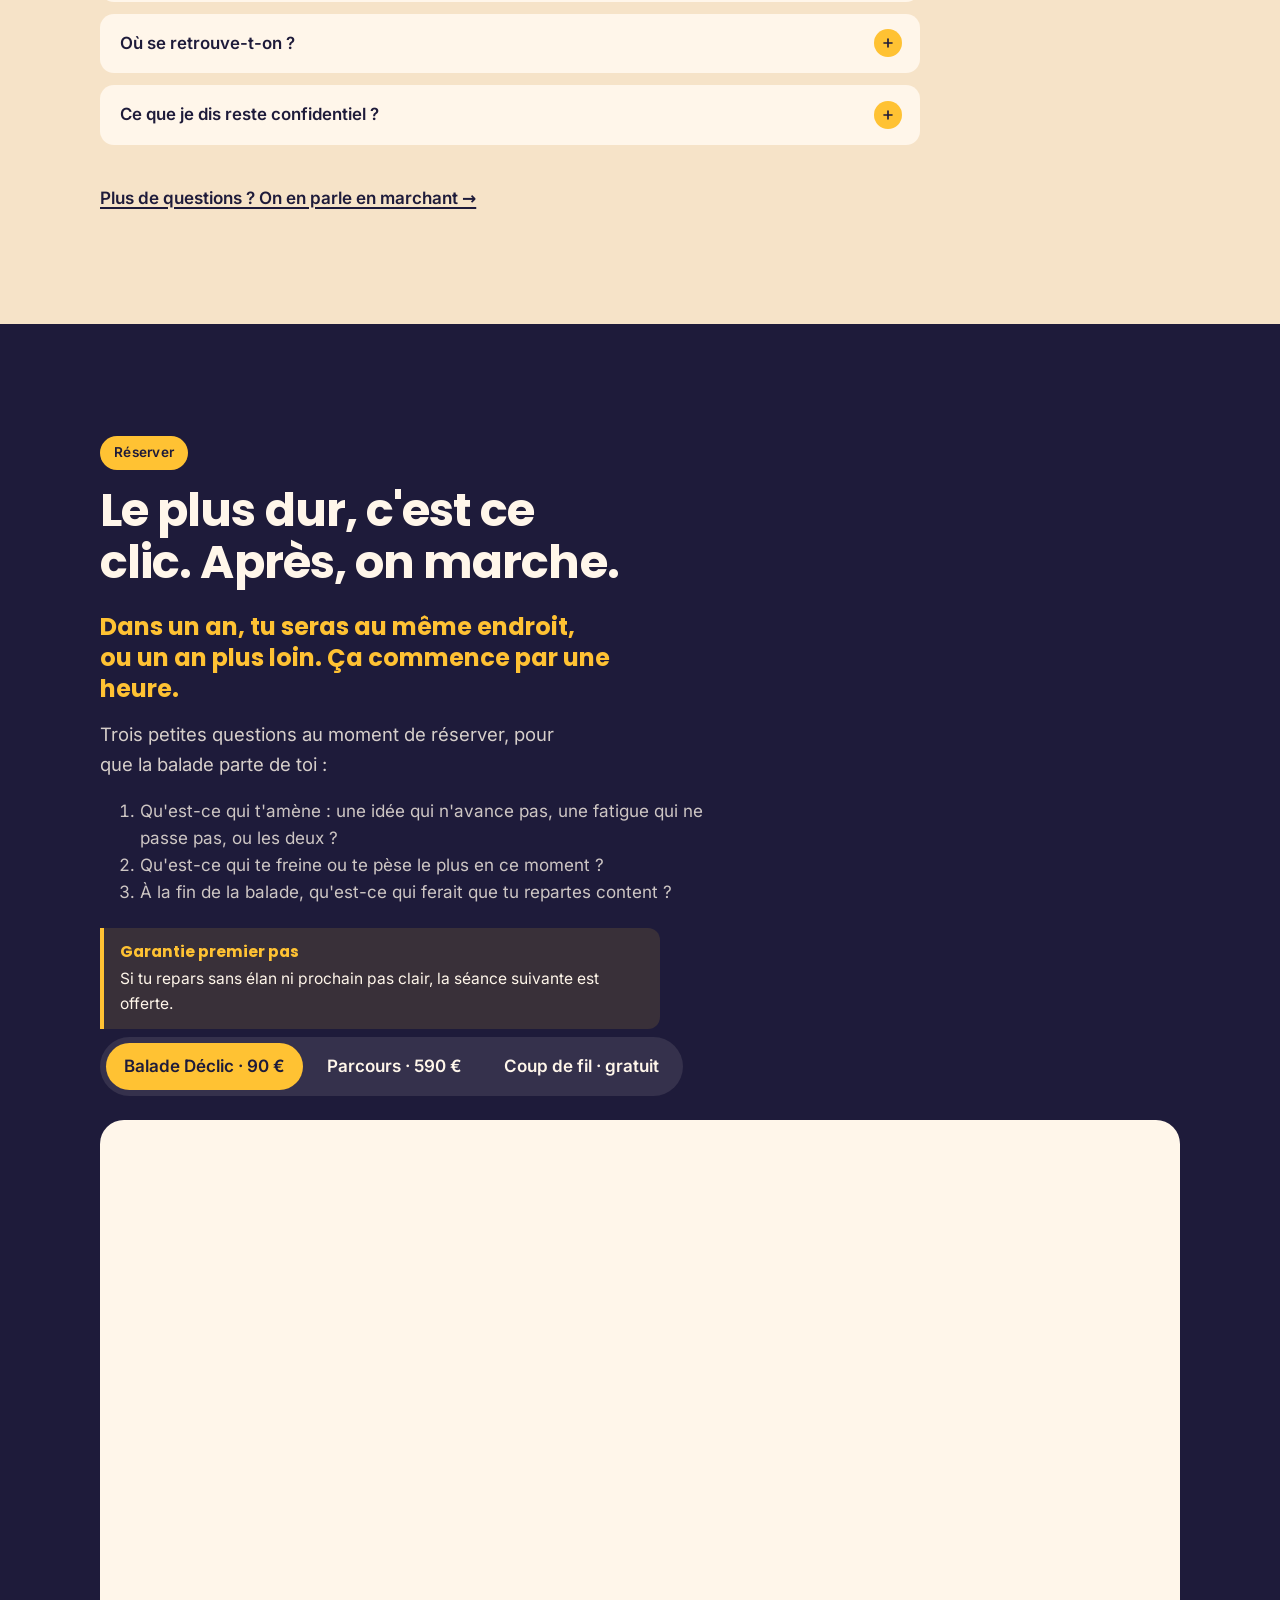
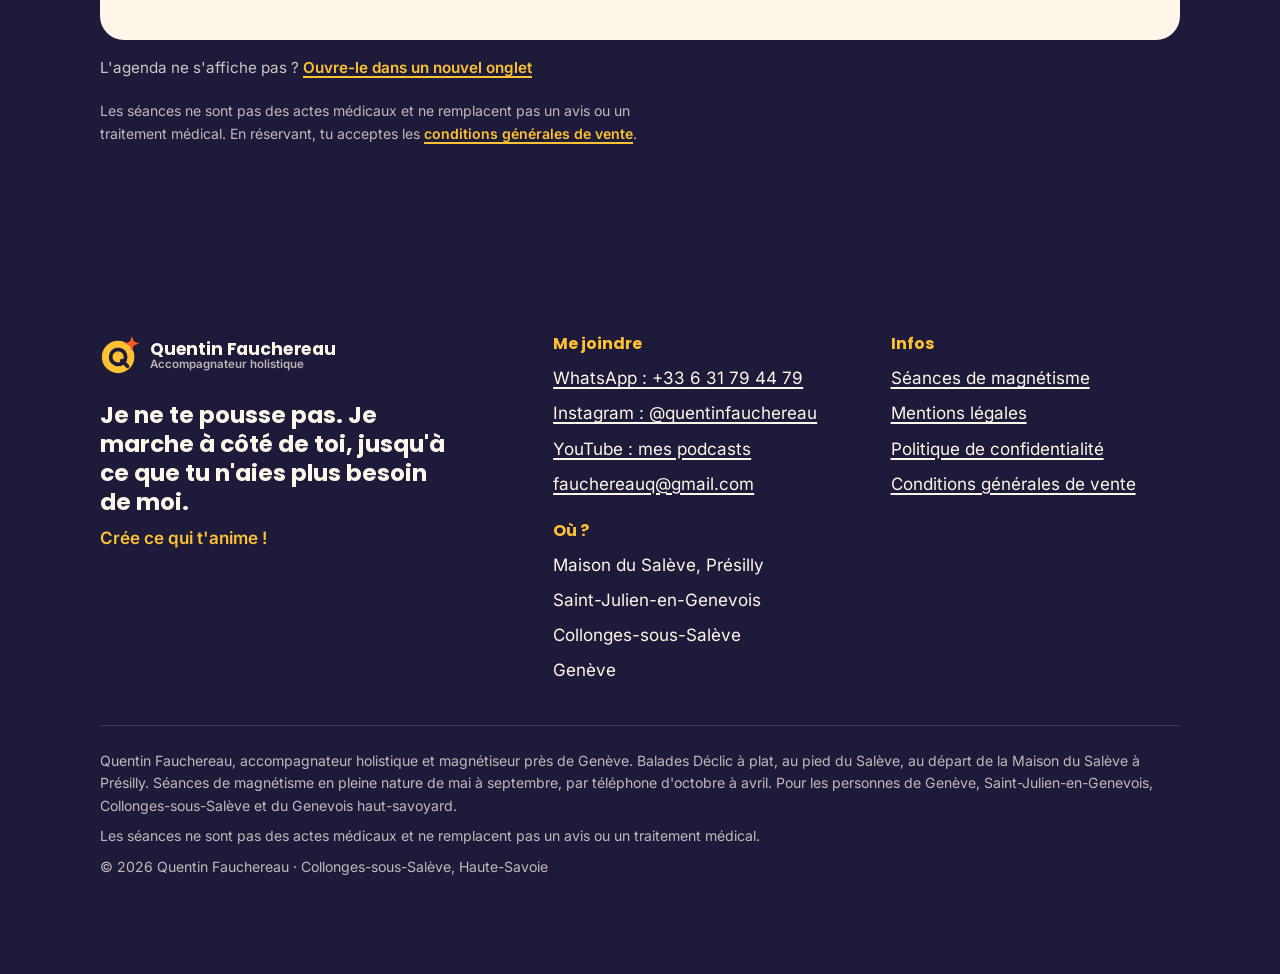
==== commit f4b8b433: "Qui je suis : un pied dans la science du système nerveux, un pied dans le ressenti Co-Authored-By: C" ====
--- a/index.html
+++ b/index.html
@@ -28,7 +28,7 @@
 
   <link rel="preload" href="assets/fonts/poppins-700.woff2" as="font" type="font/woff2" crossorigin>
   <link rel="preload" href="assets/fonts/inter-400.woff2" as="font" type="font/woff2" crossorigin>
-  <link rel="stylesheet" href="assets/css/style.css?v=202611202035">
+  <link rel="stylesheet" href="assets/css/style.css?v=202611202036">
 
   <!-- Mesure d'audience sans cookies (Plausible). À activer au lancement :
        retire les deux tirets de commentaire et mets ton vrai domaine.
@@ -523,7 +523,8 @@
           <p>Et pourtant, depuis le départ de ma grand-mère Odette, en 2023, je ressens des choses que je ne m'explique pas&nbsp;: une tension, une image, une sensation, là où l'autre a mal ou bloque.</p>
           <p>Alors je fais comme à l'établi&nbsp;: <span class="surligne">je vérifie.</span> Je cherche ton blocage le plus précisément possible, je te dis ce que je ressens, et c'est toi qui me dis si ça te parle. Si ça ne te parle pas, on passe à autre chose.</p>
           <p class="qui-mouvement">Dans une montre, le cœur s'appelle <b>le mouvement</b>. Moi, je remets le tien en marche.</p>
-          <p>Je suis accompagnateur holistique&nbsp;: je travaille avec le corps, le jeu et le magnétisme. Le cabinet, ce n'est pas pour moi. Je crois qu'on se débloque en mouvement, alors on sort&nbsp;: on marche, on rit, et le soin se fait dehors. L'hiver, je propose aussi <a class="lien-geste" href="magnetisme.html">des séances de magnétisme à distance</a>.</p>
+          <p>Je suis accompagnateur holistique, avec un pied dans chaque monde&nbsp;: ce qu'on sait aujourd'hui du système nerveux, et le magnétisme, qui passe par le ressenti. Je ne déguise pas l'un en l'autre. <b>Ce qui s'explique, je te l'explique. Ce qui se ressent, je te le fais ressentir.</b></p>
+          <p>Le cabinet, ce n'est pas pour moi. Je crois qu'on se débloque en mouvement, alors on sort&nbsp;: on marche, on rit, et le soin se fait dehors. L'hiver, je propose aussi <a class="lien-geste" href="magnetisme.html">des séances de magnétisme à distance</a>.</p>
 
           <ul class="chiffres" aria-label="En chiffres">
             <li><b>2&nbsp;ans</b>de pratique</li>
@@ -715,8 +716,8 @@
     </div>
   </footer>
 
-  <script src="assets/js/config.js?v=202611202035"></script>
-  <script src="assets/js/main.js?v=202611202035" defer></script>
+  <script src="assets/js/config.js?v=202611202036"></script>
+  <script src="assets/js/main.js?v=202611202036" defer></script>
   <!-- Bouton WhatsApp flottant -->
   <a class="whatsapp-flottant" href="https://wa.me/33631794479?text=Bonjour%20Quentin%20!" target="_blank" rel="noopener" aria-label="Écrire à Quentin sur WhatsApp" title="Écrire sur WhatsApp">
     <svg viewBox="0 0 24 24" aria-hidden="true"><path fill="currentColor" d="M17.472 14.382c-.297-.149-1.758-.867-2.03-.967-.273-.099-.471-.148-.67.15-.197.297-.767.966-.94 1.164-.173.199-.347.223-.644.075-.297-.15-1.255-.463-2.39-1.475-.883-.788-1.48-1.761-1.653-2.059-.173-.297-.018-.458.13-.606.134-.133.298-.347.446-.52.149-.174.198-.298.298-.497.099-.198.05-.371-.025-.52-.075-.149-.669-1.612-.916-2.207-.242-.579-.487-.5-.669-.51-.173-.008-.371-.01-.57-.01-.198 0-.52.074-.792.372-.272.297-1.04 1.016-1.04 2.479 0 1.462 1.065 2.875 1.213 3.074.149.198 2.096 3.2 5.077 4.487.709.306 1.262.489 1.694.625.712.227 1.36.195 1.871.118.571-.085 1.758-.719 2.006-1.413.248-.694.248-1.289.173-1.413-.074-.124-.272-.198-.57-.347m-5.421 7.403h-.004a9.87 9.87 0 01-5.031-1.378l-.361-.214-3.741.982.998-3.648-.235-.374a9.86 9.86 0 01-1.51-5.26c.001-5.45 4.436-9.884 9.888-9.884 2.64 0 5.122 1.03 6.988 2.898a9.825 9.825 0 012.893 6.994c-.003 5.45-4.437 9.884-9.885 9.884m8.413-18.297A11.815 11.815 0 0012.05 0C5.495 0 .16 5.335.157 11.892c0 2.096.547 4.142 1.588 5.945L.057 24l6.305-1.654a11.882 11.882 0 005.683 1.448h.005c6.554 0 11.89-5.335 11.893-11.893a11.821 11.821 0 00-3.48-8.413Z"/></svg>
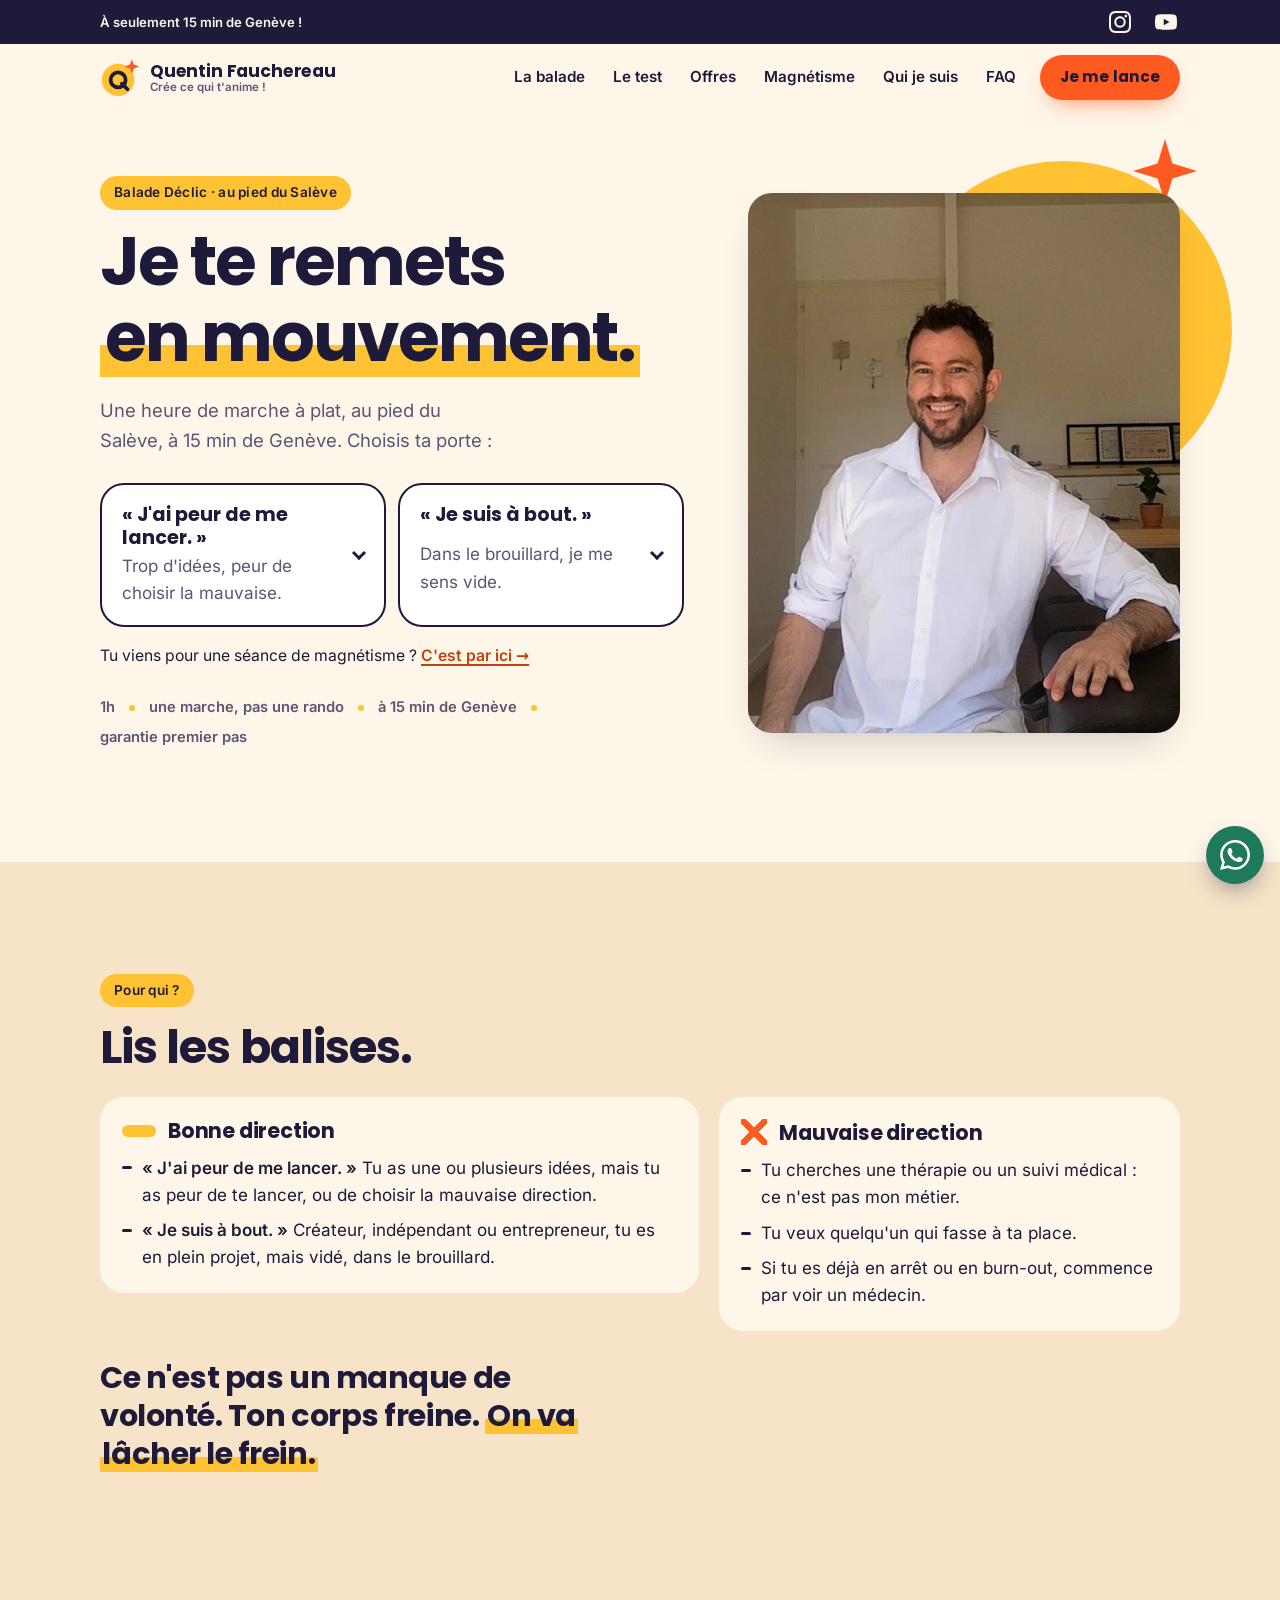
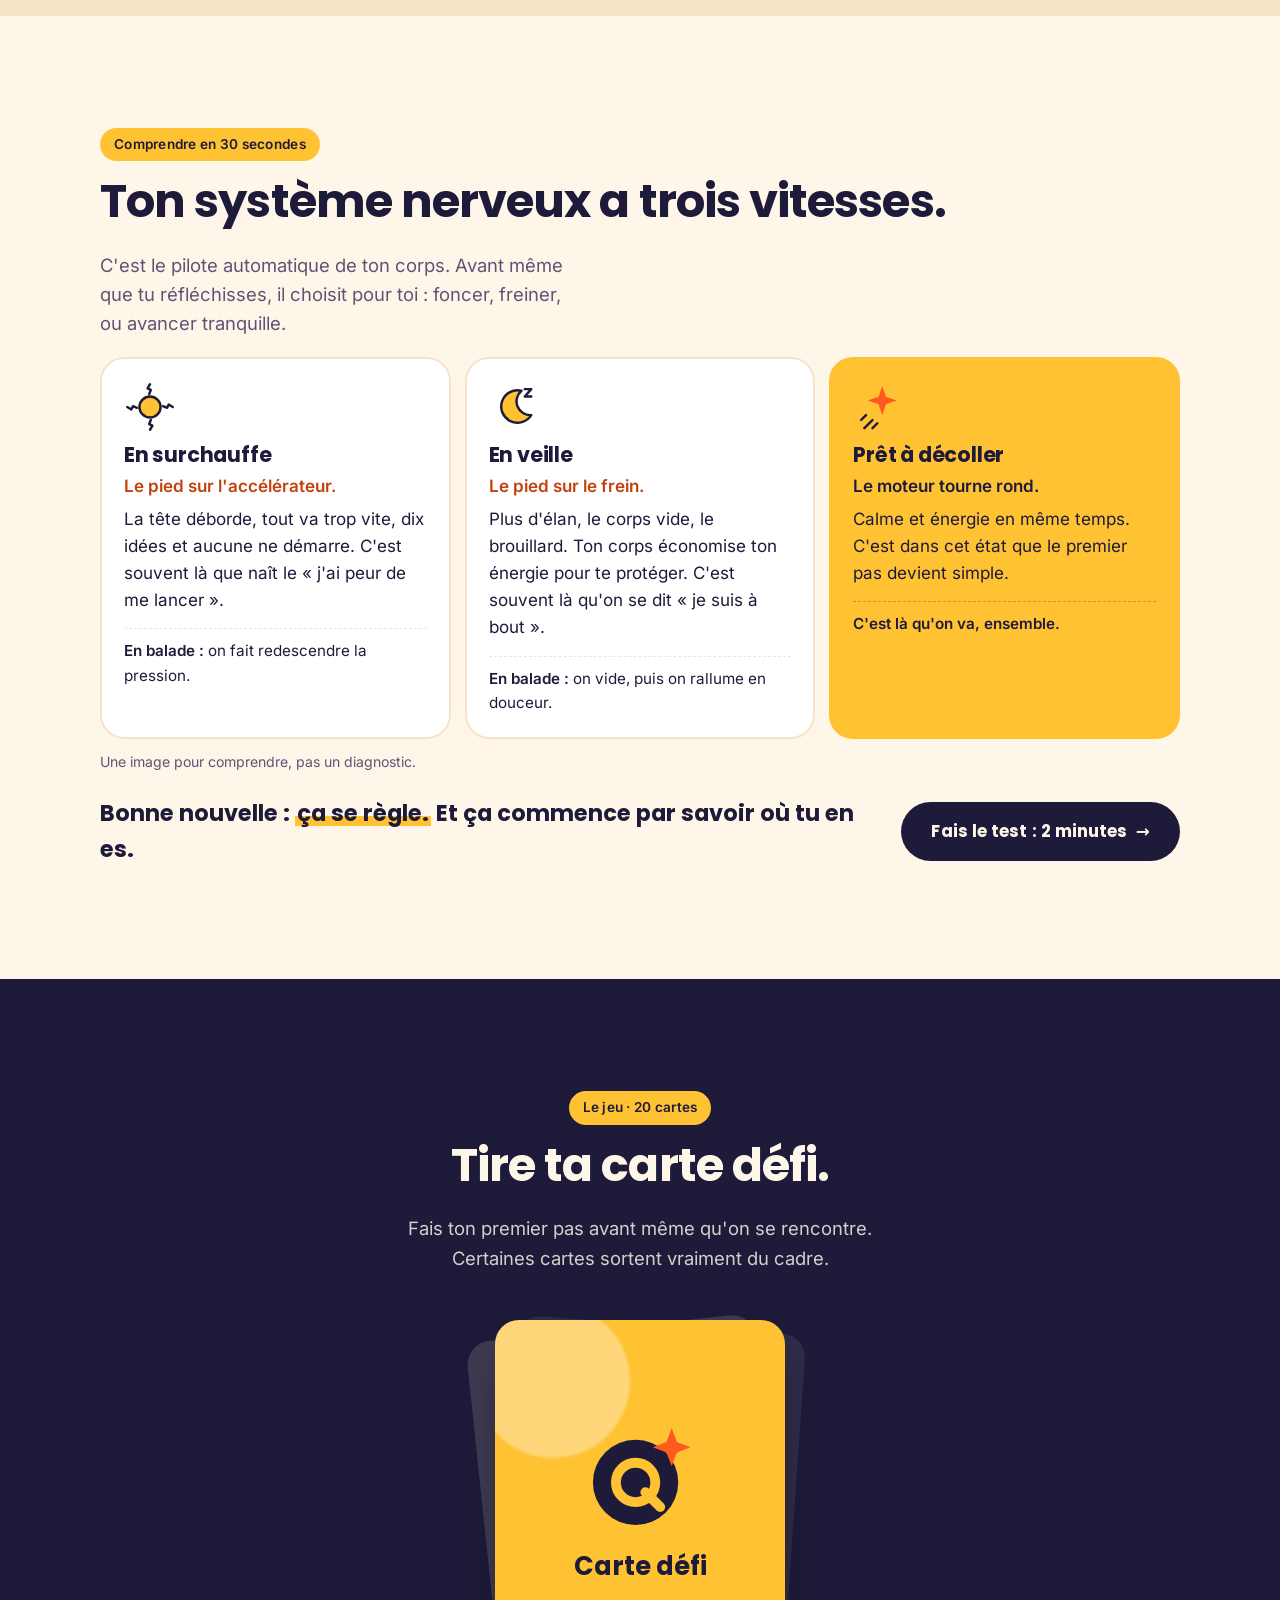
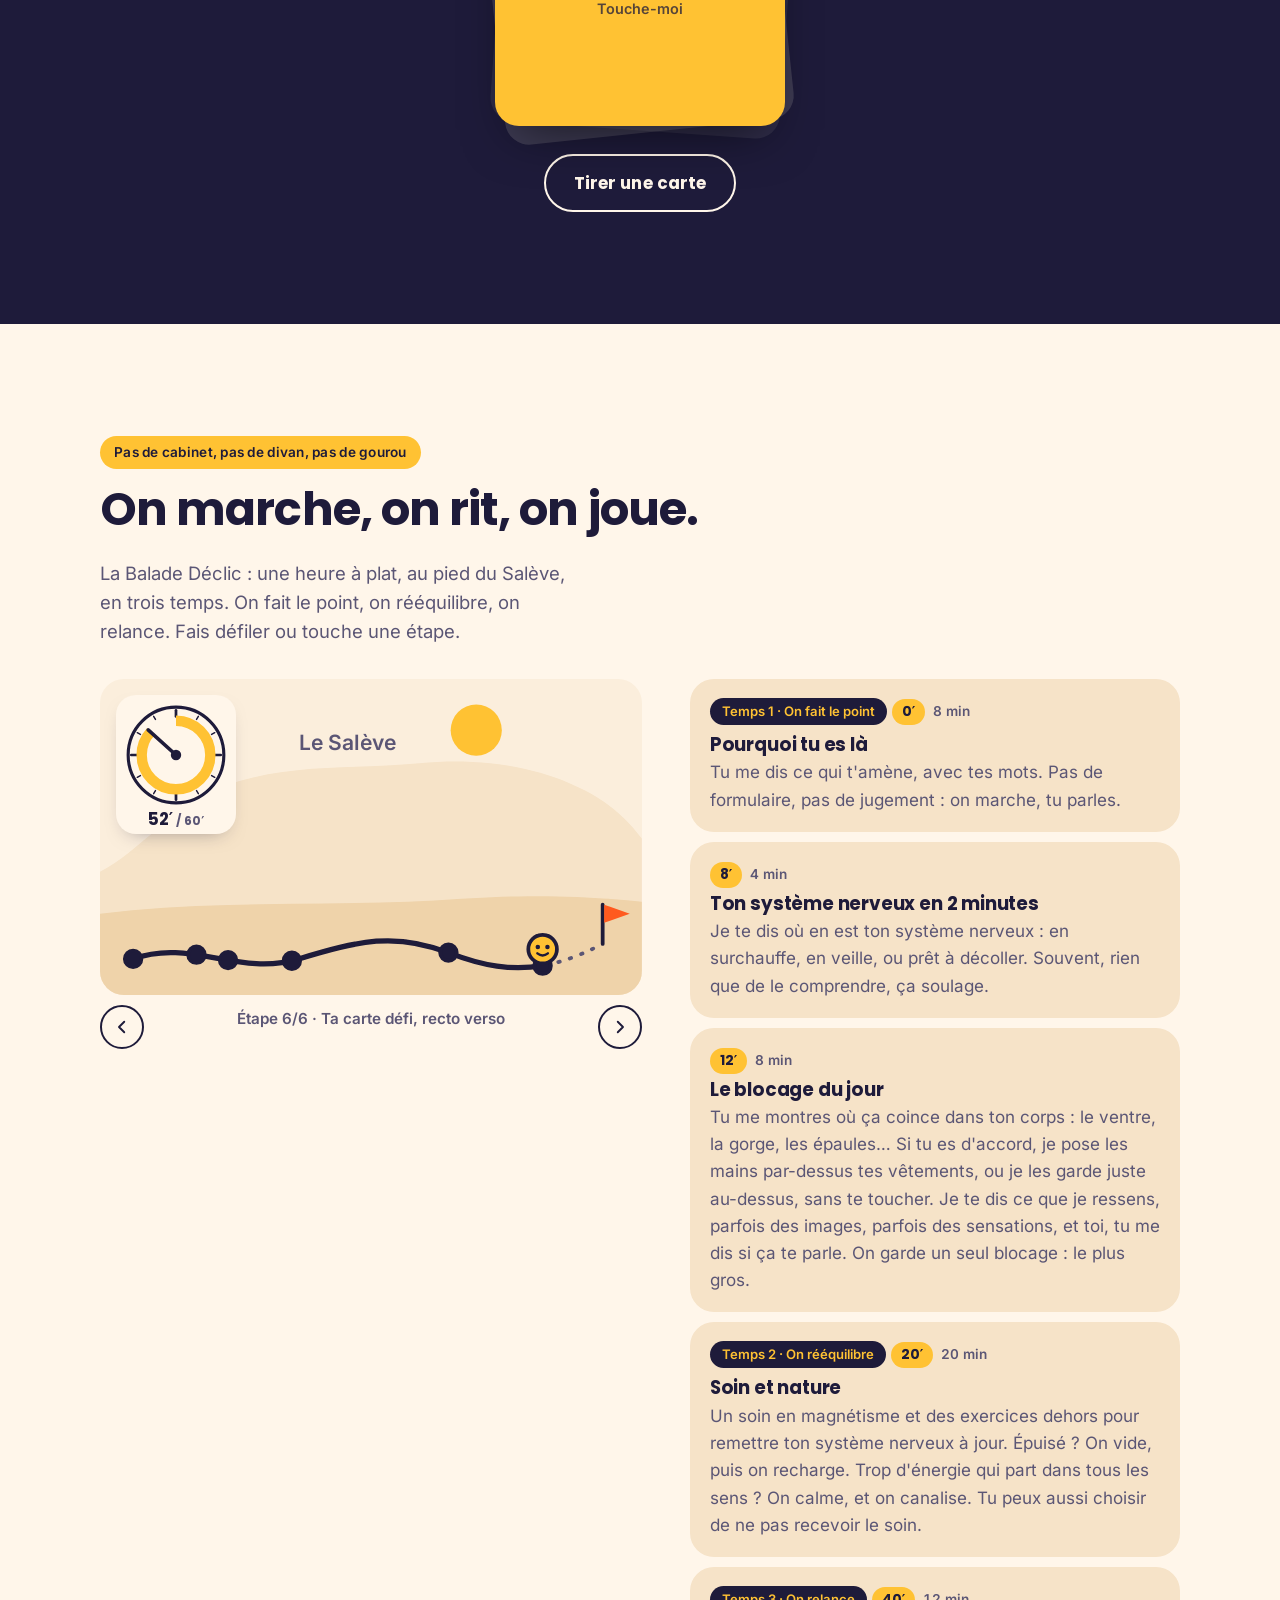
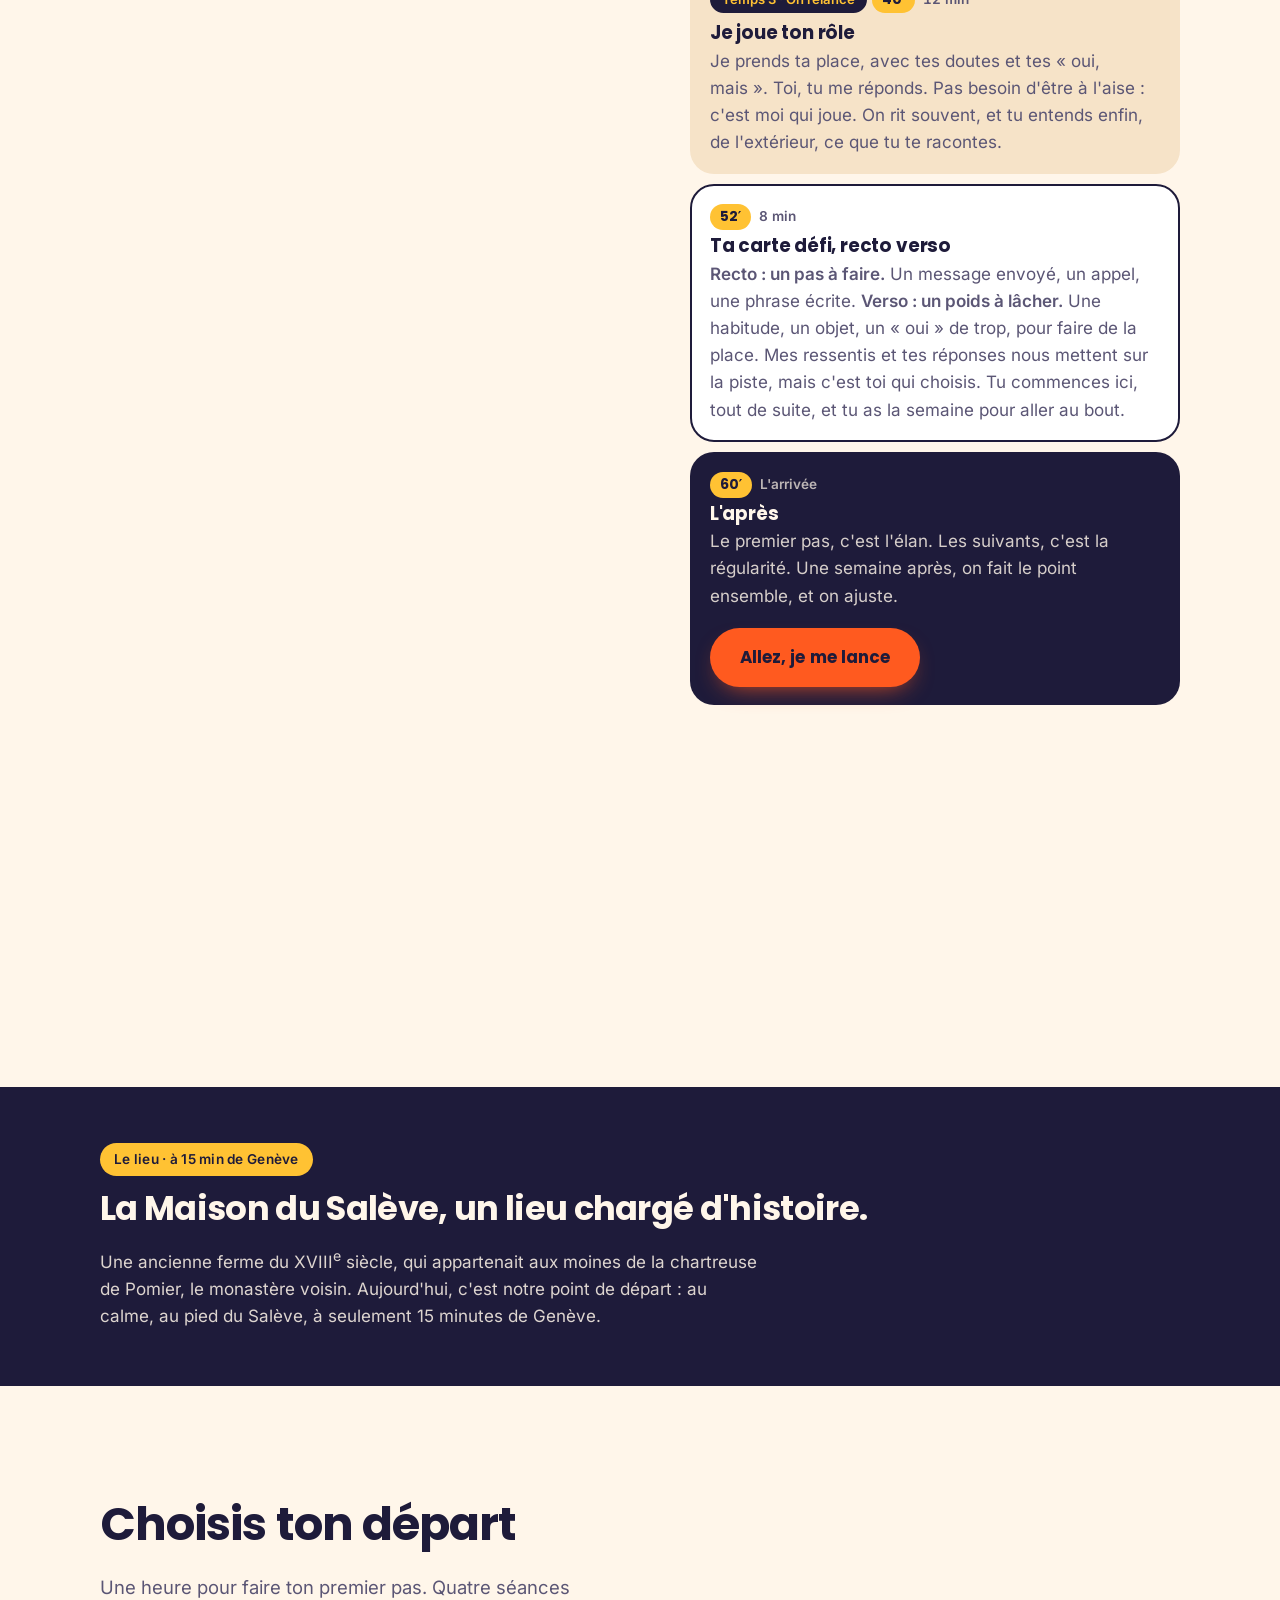
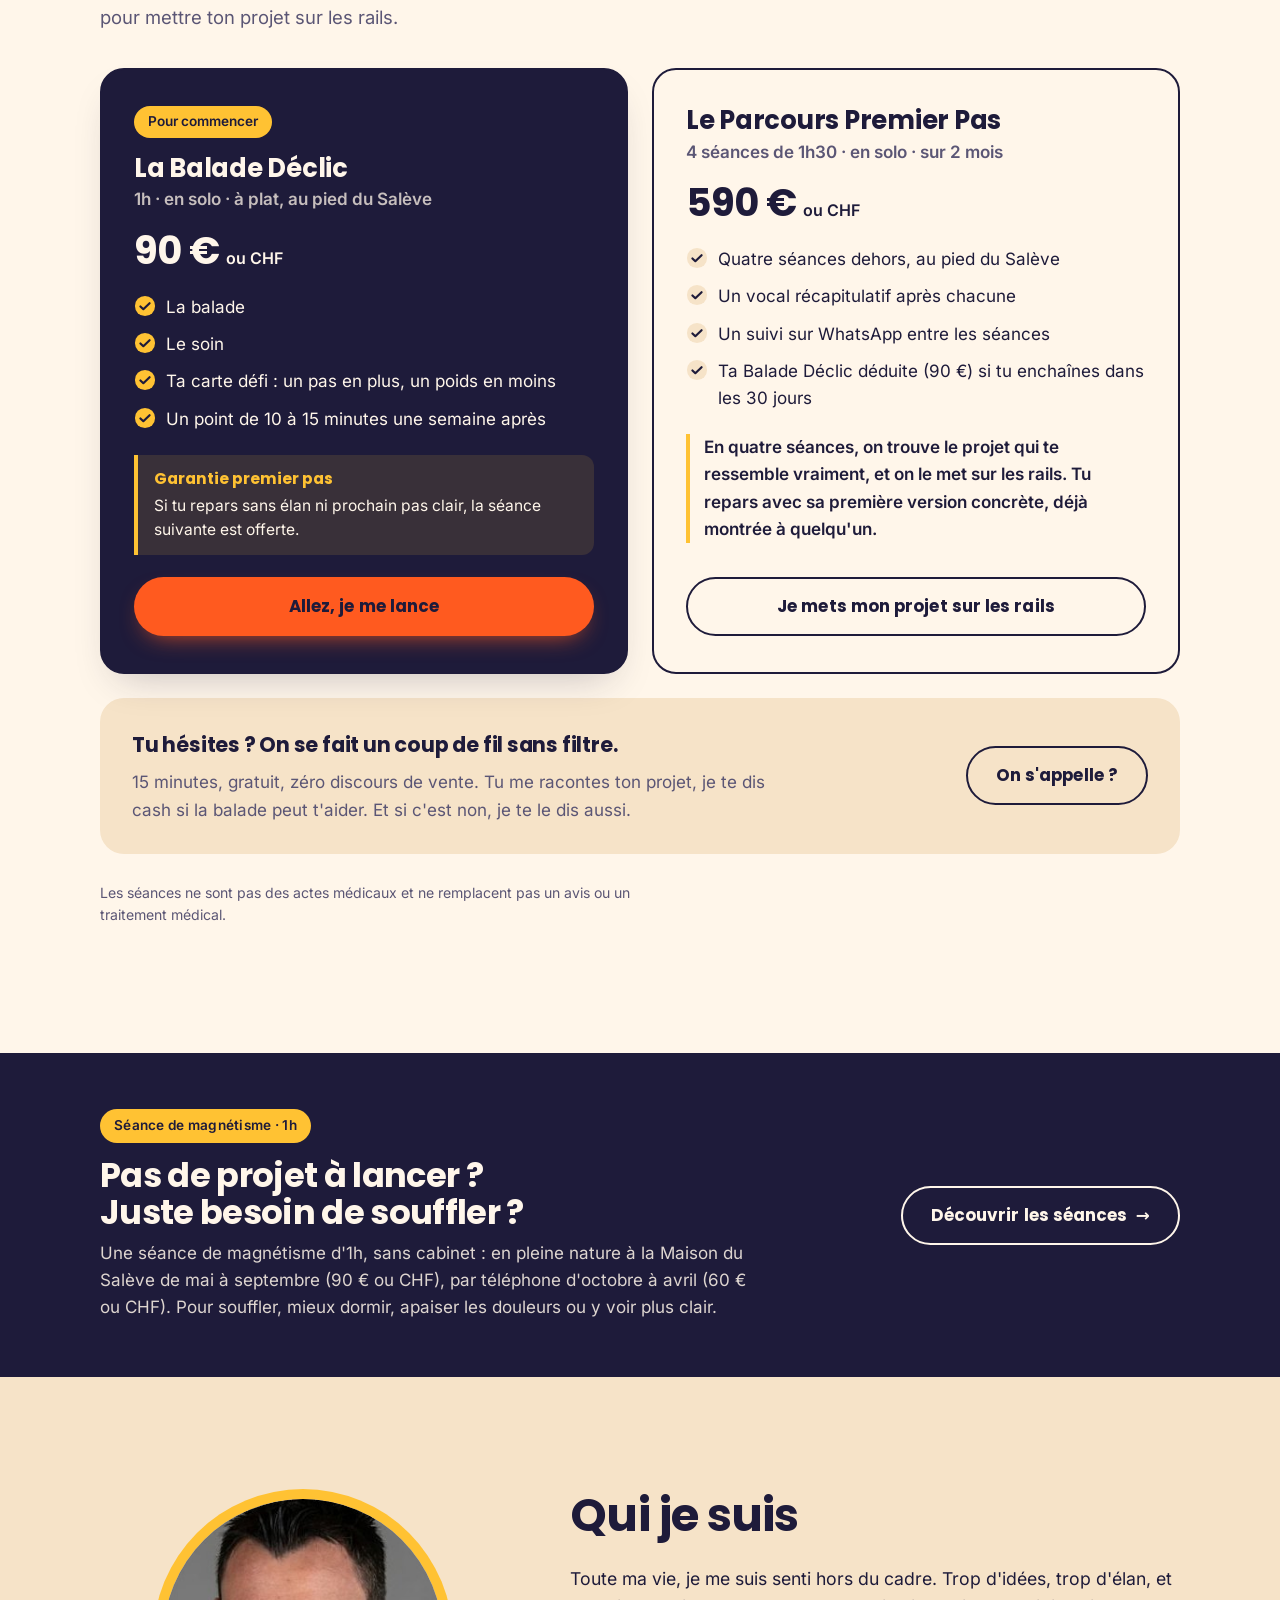
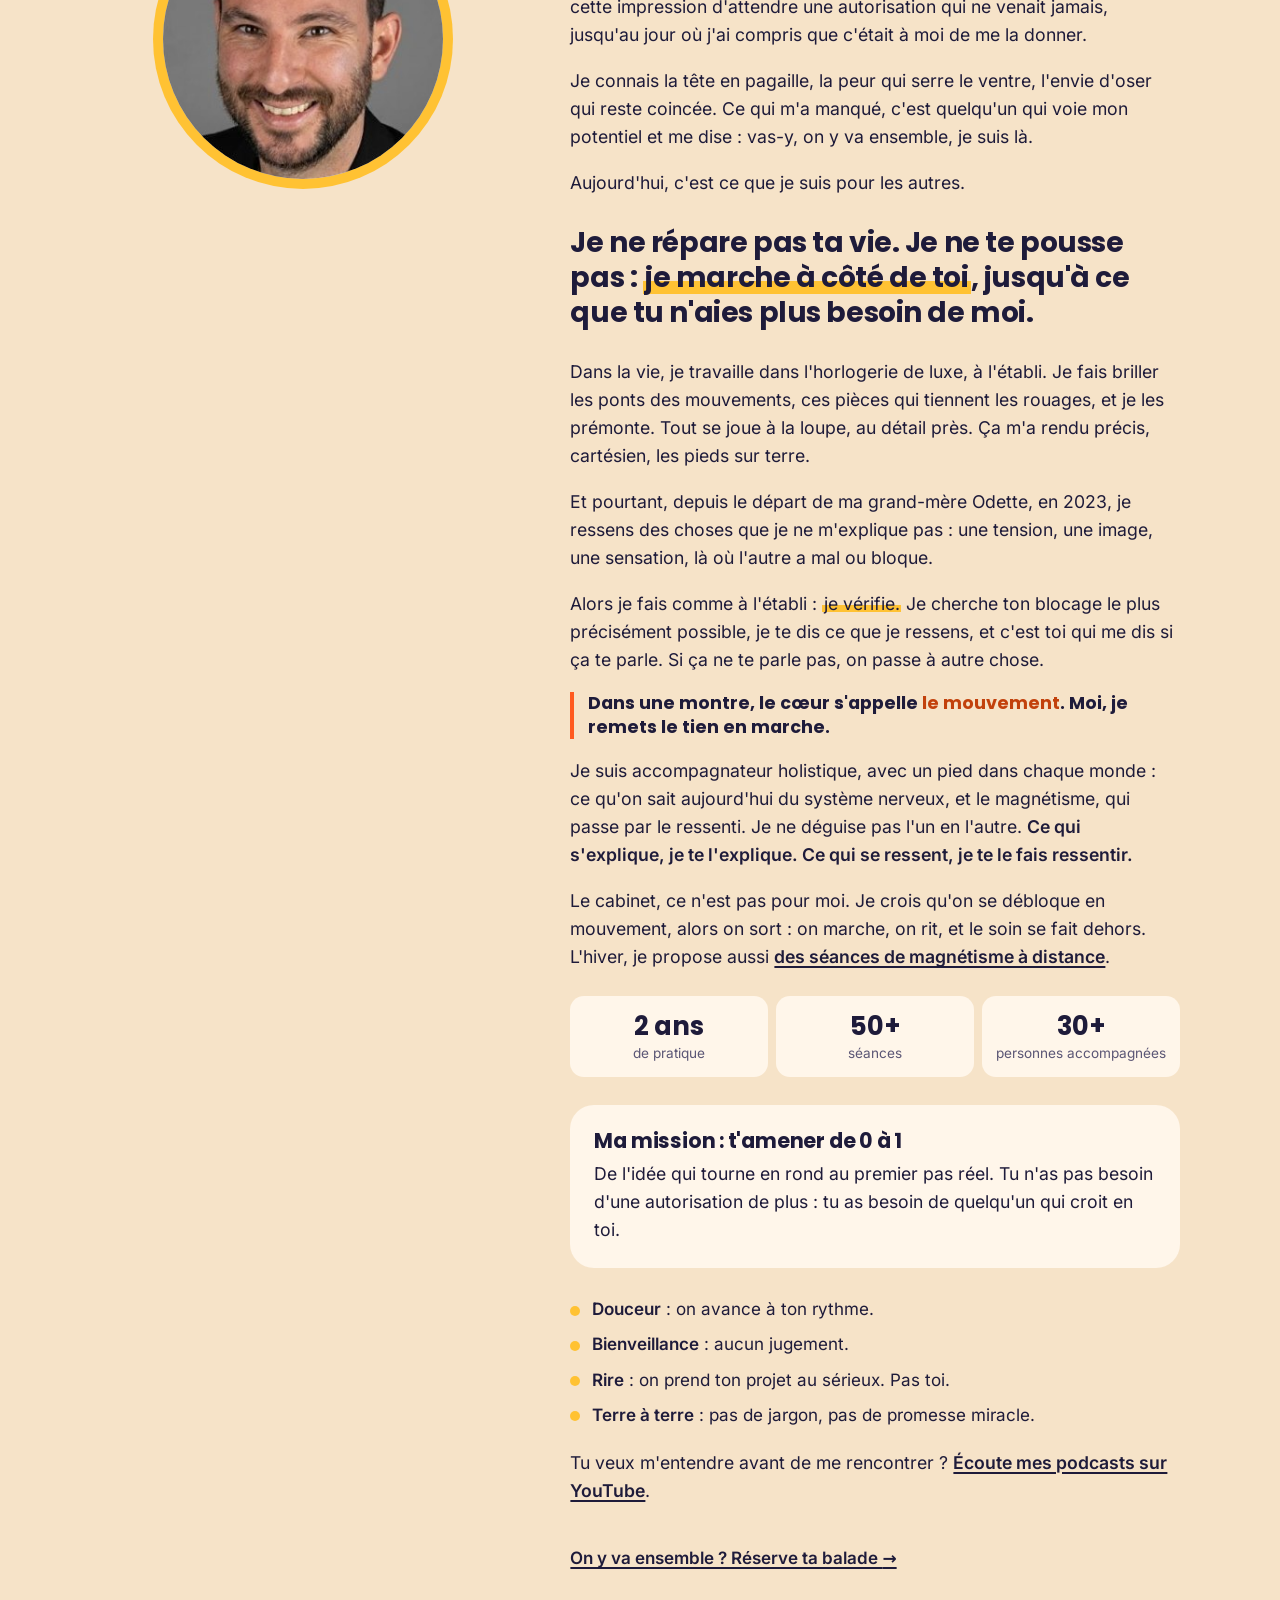
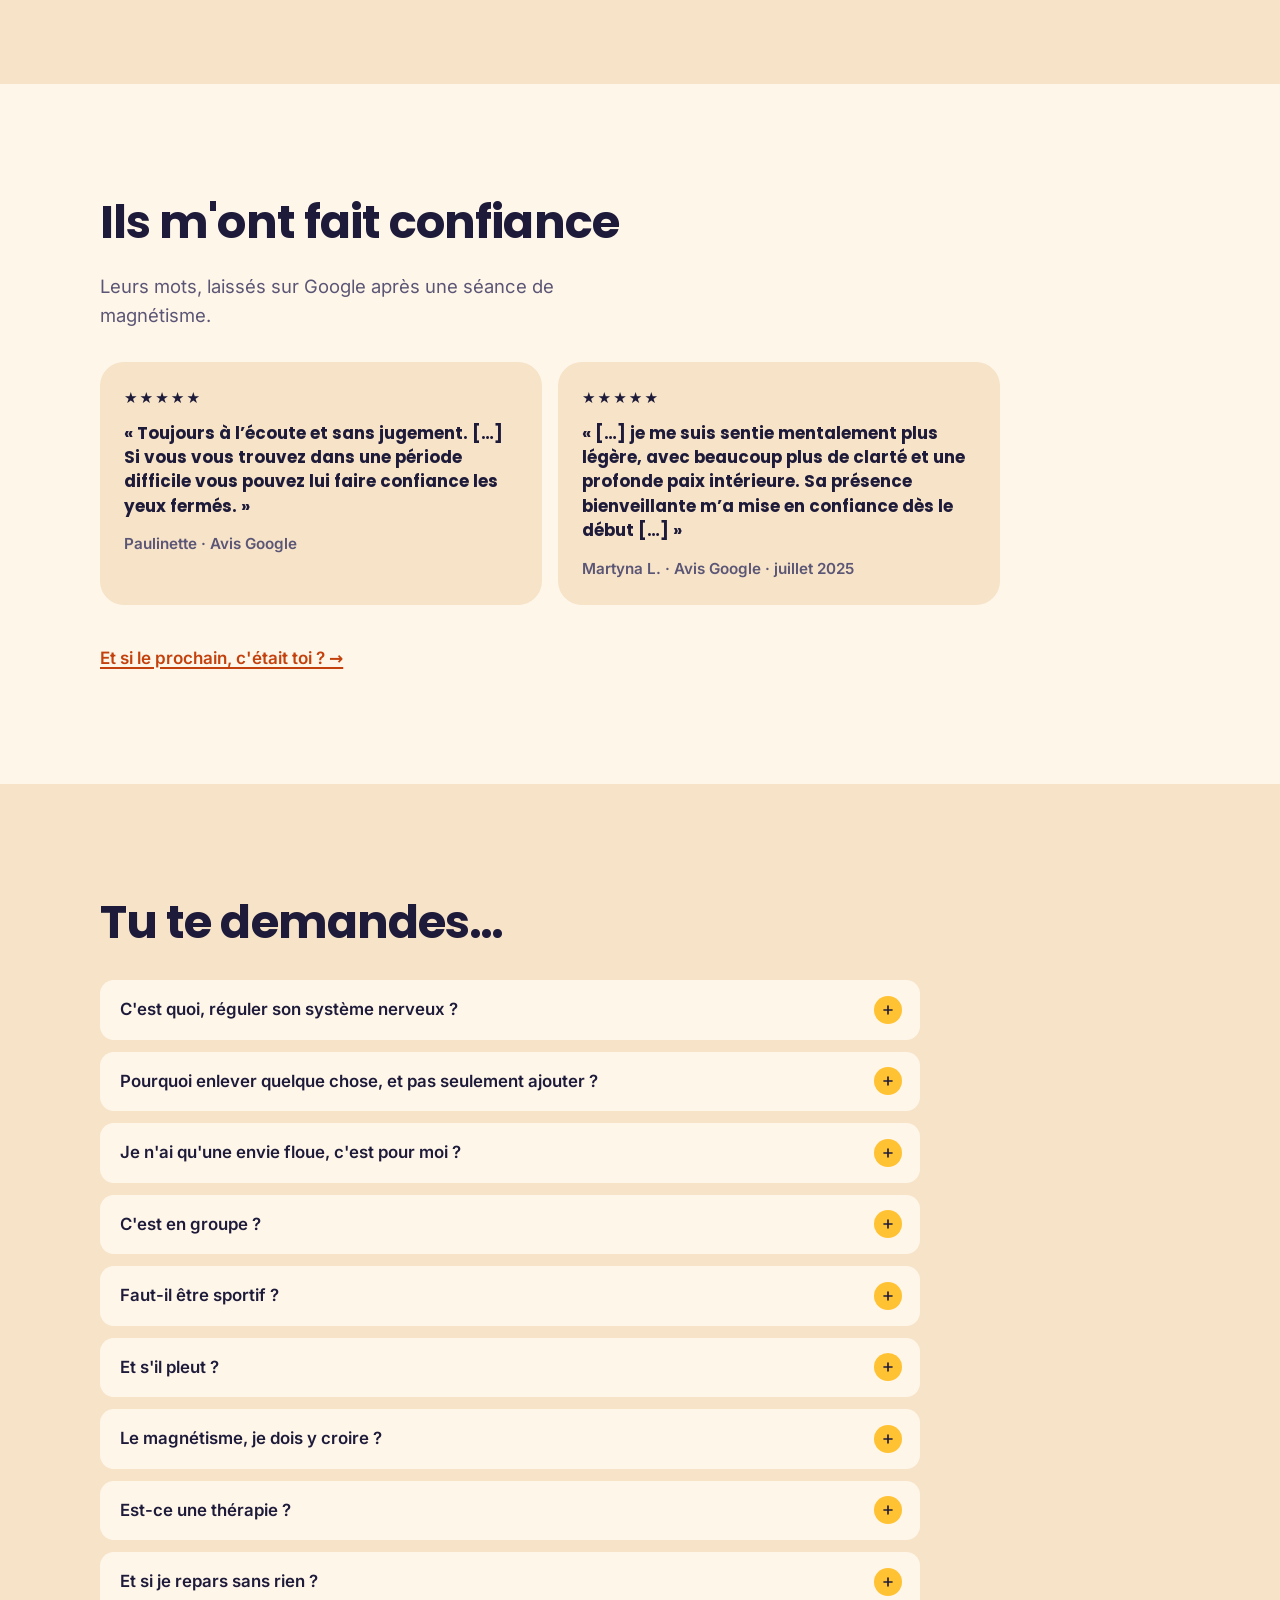
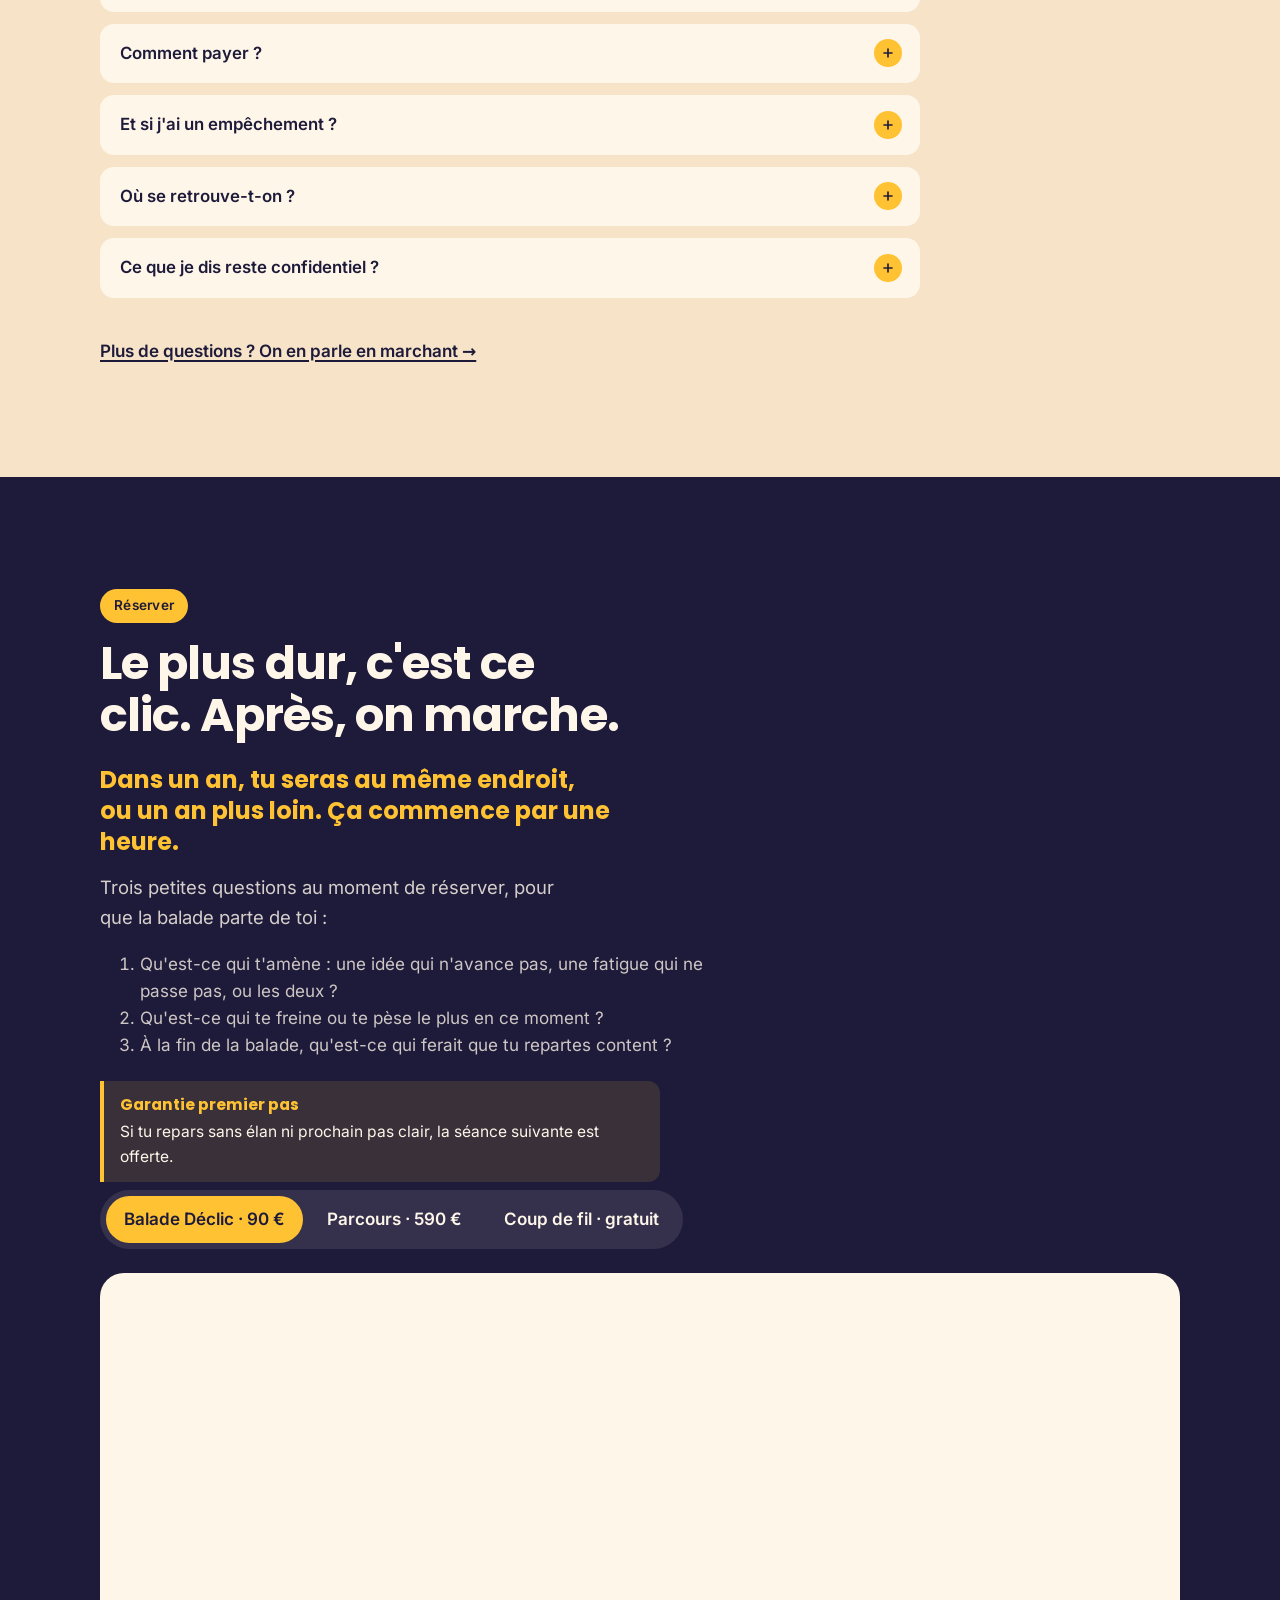
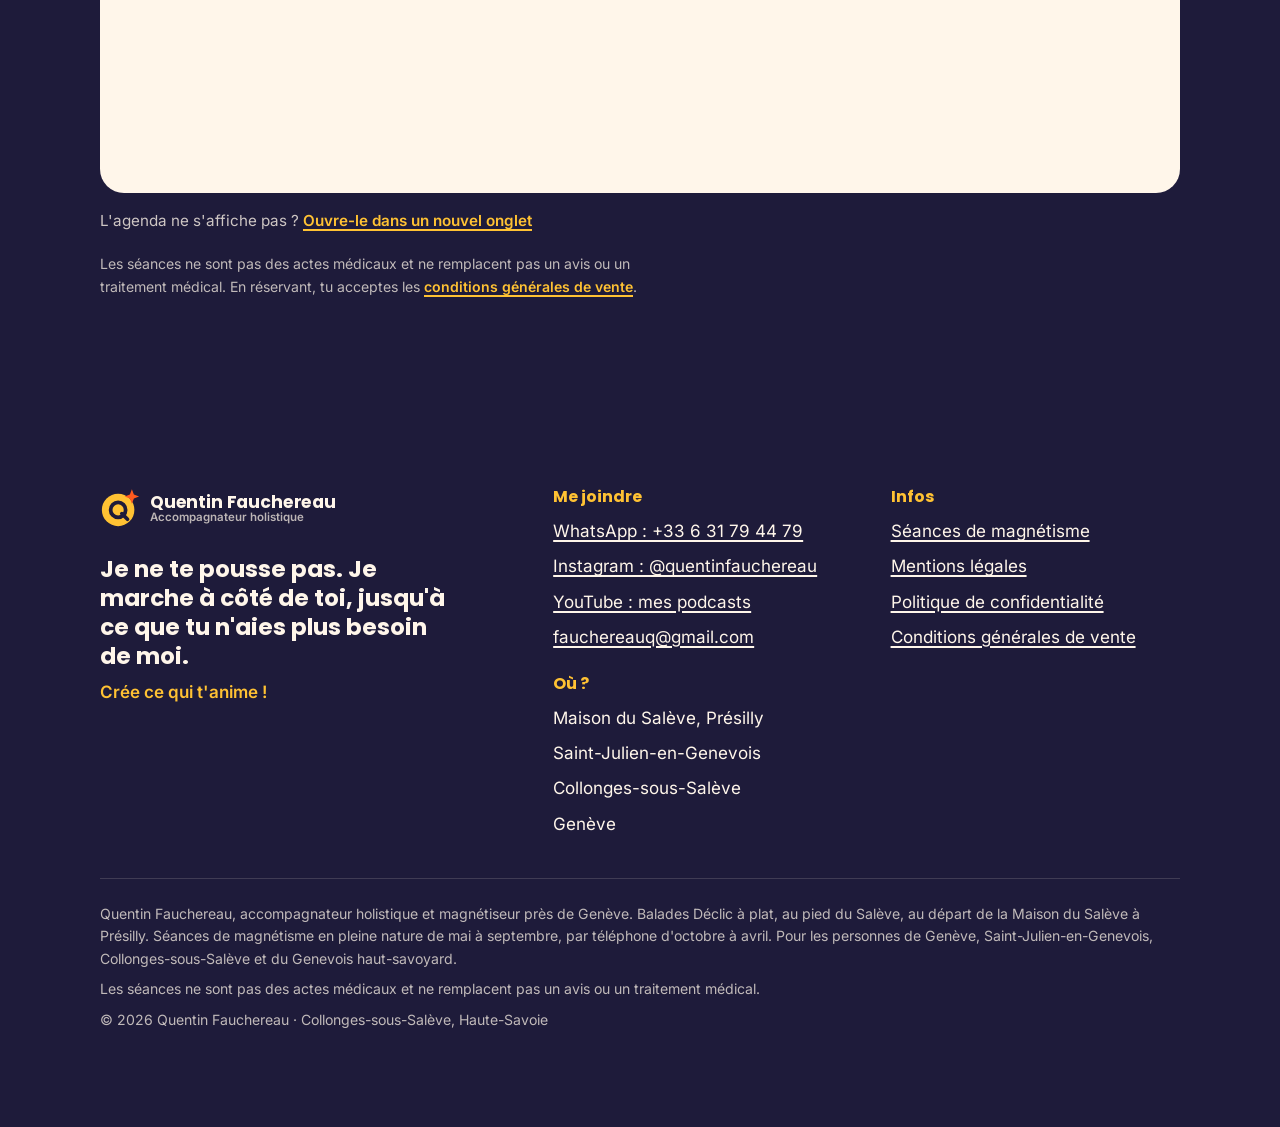
==== commit 5d339ba2: "Balade : carte défi recto verso, un pas à faire et un poids à lâcher Co-Authored-By: Claude Opus 5.5" ====
--- a/index.html
+++ b/index.html
@@ -28,7 +28,7 @@
 
   <link rel="preload" href="assets/fonts/poppins-700.woff2" as="font" type="font/woff2" crossorigin>
   <link rel="preload" href="assets/fonts/inter-400.woff2" as="font" type="font/woff2" crossorigin>
-  <link rel="stylesheet" href="assets/css/style.css?v=202611202036">
+  <link rel="stylesheet" href="assets/css/style.css?v=202611210908">
 
   <!-- Mesure d'audience sans cookies (Plausible). À activer au lancement :
        retire les deux tirets de commentaire et mets ton vrai domaine.
@@ -79,7 +79,7 @@
         "serviceType": "Accompagnement pour passer à l'action",
         "provider": { "@id": "https://quentinfauchereau.com/#entreprise" },
         "areaServed": ["Collonges-sous-Salève", "Saint-Julien-en-Genevois", "Genève"],
-        "description": "Une marche d'1h, à plat, au pied du Salève, au départ de la Maison du Salève (775 route de Mikerne, 74160 Présilly) : régulation, soin en magnétisme, jeu de rôle, et ta carte défi pour faire ton premier pas dans la semaine.",
+        "description": "Une marche d'1h, à plat, au pied du Salève, au départ de la Maison du Salève (775 route de Mikerne, 74160 Présilly) : régulation, soin en magnétisme, jeu de rôle, et ta carte défi recto verso : un pas à faire et un poids à lâcher, dans la semaine.",
         "offers": { "@type": "Offer", "price": "90", "priceCurrency": "EUR" }
       },
       {
@@ -114,6 +114,7 @@
         "@type": "FAQPage",
         "mainEntity": [
           { "@type": "Question", "name": "C'est quoi, réguler son système nerveux ?", "acceptedAnswer": { "@type": "Answer", "text": "C'est aider son corps à sortir du mode alerte (tout s'emballe) ou du mode économie (plus d'énergie), pour revenir à un état où on est à la fois calme et plein d'élan. Pendant la balade, on le fait avec la marche, la respiration, le rire et le soin. Ce n'est pas un traitement médical." } },
+          { "@type": "Question", "name": "Pourquoi enlever quelque chose, et pas seulement ajouter ?", "acceptedAnswer": { "@type": "Answer", "text": "Parce qu'on n'y pense presque jamais. Une étude publiée dans la revue Nature en 2021 l'a montré : face à un problème, on cherche spontanément ce qu'on pourrait ajouter, rarement ce qu'on pourrait enlever. Pourtant, faire de la place, c'est souvent ce qui remet en mouvement. Rien de radical : un petit poids, choisi par la personne." } },
           { "@type": "Question", "name": "Je n'ai qu'une envie floue, c'est pour moi ?", "acceptedAnswer": { "@type": "Answer", "text": "Oui, si tu as au moins une envie, même floue. Si tu n'as aucune idée, écris-moi : d'autres formats arrivent." } },
           { "@type": "Question", "name": "C'est en groupe ?", "acceptedAnswer": { "@type": "Answer", "text": "Non, en solo : rien que toi et moi, pour que la balade parte entièrement de toi." } },
           { "@type": "Question", "name": "Faut-il être sportif ?", "acceptedAnswer": { "@type": "Answer", "text": "Non. C'est une marche à plat, pas une randonnée : on reste au pied du Salève, à un rythme tranquille, avec des pauses." } },
@@ -419,8 +420,8 @@
             </li>
             <li class="etape" data-min="52">
               <div class="etape-temps"><b>52′</b> 8 min</div>
-              <h3><button type="button" class="etape-btn">Ta carte défi</button></h3>
-              <p>Tu tires ta carte défi, et tu la commences ici, tout de suite&nbsp;: un message envoyé, un appel, une phrase écrite. Tu as la semaine pour aller au bout.</p>
+              <h3><button type="button" class="etape-btn">Ta carte défi, recto verso</button></h3>
+              <p><b>Recto&nbsp;: un pas à faire.</b> Un message envoyé, un appel, une phrase écrite. <b>Verso&nbsp;: un poids à lâcher.</b> Une habitude, un objet, un «&nbsp;oui&nbsp;» de trop, pour faire de la place. Mes ressentis et tes réponses nous mettent sur la piste, mais c'est toi qui choisis. Tu commences ici, tout de suite, et tu as la semaine pour aller au bout.</p>
             </li>
             <li class="etape etape-fin fond-nuit" data-min="60">
               <div class="etape-temps"><b>60′</b> L'arrivée</div>
@@ -457,7 +458,7 @@
             <ul>
               <li><svg viewBox="0 0 24 24" aria-hidden="true"><circle cx="12" cy="12" r="11" fill="#FFC233"/><path d="M7 12.5l3.2 3L17 9" fill="none" stroke="#1E1B3A" stroke-width="2.4" stroke-linecap="round" stroke-linejoin="round"/></svg>La balade</li>
               <li><svg viewBox="0 0 24 24" aria-hidden="true"><circle cx="12" cy="12" r="11" fill="#FFC233"/><path d="M7 12.5l3.2 3L17 9" fill="none" stroke="#1E1B3A" stroke-width="2.4" stroke-linecap="round" stroke-linejoin="round"/></svg>Le soin</li>
-              <li><svg viewBox="0 0 24 24" aria-hidden="true"><circle cx="12" cy="12" r="11" fill="#FFC233"/><path d="M7 12.5l3.2 3L17 9" fill="none" stroke="#1E1B3A" stroke-width="2.4" stroke-linecap="round" stroke-linejoin="round"/></svg>Ta carte défi</li>
+              <li><svg viewBox="0 0 24 24" aria-hidden="true"><circle cx="12" cy="12" r="11" fill="#FFC233"/><path d="M7 12.5l3.2 3L17 9" fill="none" stroke="#1E1B3A" stroke-width="2.4" stroke-linecap="round" stroke-linejoin="round"/></svg>Ta carte défi&nbsp;: un pas en plus, un poids en moins</li>
               <li><svg viewBox="0 0 24 24" aria-hidden="true"><circle cx="12" cy="12" r="11" fill="#FFC233"/><path d="M7 12.5l3.2 3L17 9" fill="none" stroke="#1E1B3A" stroke-width="2.4" stroke-linecap="round" stroke-linejoin="round"/></svg>Un point de 10 à 15 minutes une semaine après</li>
             </ul>
             <p class="garantie"><strong>Garantie premier pas</strong>Si tu repars sans élan ni prochain pas clair, la séance suivante est offerte.</p>
@@ -586,6 +587,10 @@
             <div class="reponse"><p>C'est aider ton corps à sortir du mode alerte (tout s'emballe) ou du mode économie (plus d'énergie), pour revenir à un état où tu es à la fois calme et plein d'élan. Pendant la balade, on le fait avec la marche, la respiration, le rire et le soin. Ce n'est pas un traitement médical.</p></div>
           </details>
           <details>
+            <summary>Pourquoi enlever quelque chose, et pas seulement ajouter&nbsp;?</summary>
+            <div class="reponse"><p>Parce qu'on n'y pense presque jamais. Une étude publiée dans la revue Nature en 2021 l'a montré&nbsp;: face à un problème, on cherche spontanément ce qu'on pourrait ajouter, rarement ce qu'on pourrait enlever. Pourtant, faire de la place, c'est souvent ce qui remet en mouvement. Rien de radical&nbsp;: un petit poids, choisi par toi.</p></div>
+          </details>
+          <details>
             <summary>Je n'ai qu'une envie floue, c'est pour moi&nbsp;?</summary>
             <div class="reponse"><p>Oui, si tu as au moins une envie, même floue. Si tu n'as aucune idée, écris-moi&nbsp;: d'autres formats arrivent.</p></div>
           </details>
@@ -716,8 +721,8 @@
     </div>
   </footer>
 
-  <script src="assets/js/config.js?v=202611202036"></script>
-  <script src="assets/js/main.js?v=202611202036" defer></script>
+  <script src="assets/js/config.js?v=202611210908"></script>
+  <script src="assets/js/main.js?v=202611210908" defer></script>
   <!-- Bouton WhatsApp flottant -->
   <a class="whatsapp-flottant" href="https://wa.me/33631794479?text=Bonjour%20Quentin%20!" target="_blank" rel="noopener" aria-label="Écrire à Quentin sur WhatsApp" title="Écrire sur WhatsApp">
     <svg viewBox="0 0 24 24" aria-hidden="true"><path fill="currentColor" d="M17.472 14.382c-.297-.149-1.758-.867-2.03-.967-.273-.099-.471-.148-.67.15-.197.297-.767.966-.94 1.164-.173.199-.347.223-.644.075-.297-.15-1.255-.463-2.39-1.475-.883-.788-1.48-1.761-1.653-2.059-.173-.297-.018-.458.13-.606.134-.133.298-.347.446-.52.149-.174.198-.298.298-.497.099-.198.05-.371-.025-.52-.075-.149-.669-1.612-.916-2.207-.242-.579-.487-.5-.669-.51-.173-.008-.371-.01-.57-.01-.198 0-.52.074-.792.372-.272.297-1.04 1.016-1.04 2.479 0 1.462 1.065 2.875 1.213 3.074.149.198 2.096 3.2 5.077 4.487.709.306 1.262.489 1.694.625.712.227 1.36.195 1.871.118.571-.085 1.758-.719 2.006-1.413.248-.694.248-1.289.173-1.413-.074-.124-.272-.198-.57-.347m-5.421 7.403h-.004a9.87 9.87 0 01-5.031-1.378l-.361-.214-3.741.982.998-3.648-.235-.374a9.86 9.86 0 01-1.51-5.26c.001-5.45 4.436-9.884 9.888-9.884 2.64 0 5.122 1.03 6.988 2.898a9.825 9.825 0 012.893 6.994c-.003 5.45-4.437 9.884-9.885 9.884m8.413-18.297A11.815 11.815 0 0012.05 0C5.495 0 .16 5.335.157 11.892c0 2.096.547 4.142 1.588 5.945L.057 24l6.305-1.654a11.882 11.882 0 005.683 1.448h.005c6.554 0 11.89-5.335 11.893-11.893a11.821 11.821 0 00-3.48-8.413Z"/></svg>
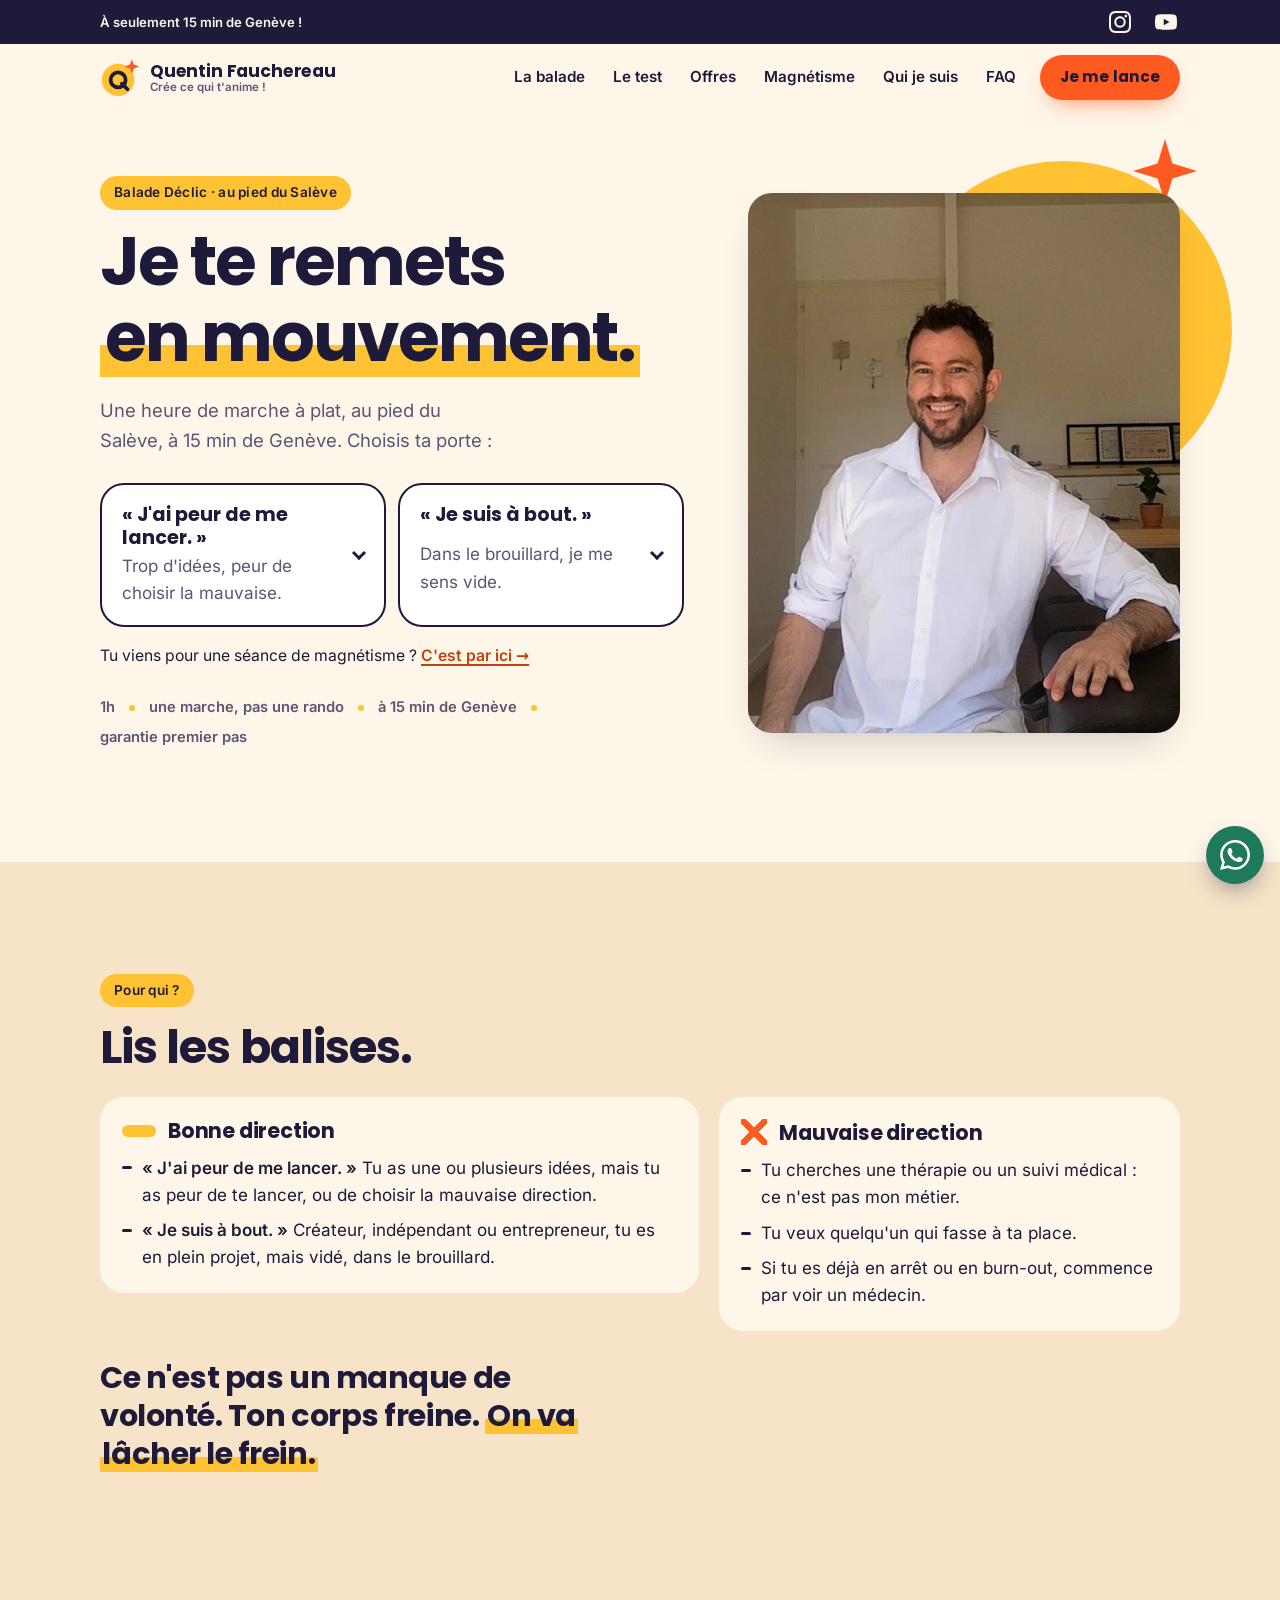
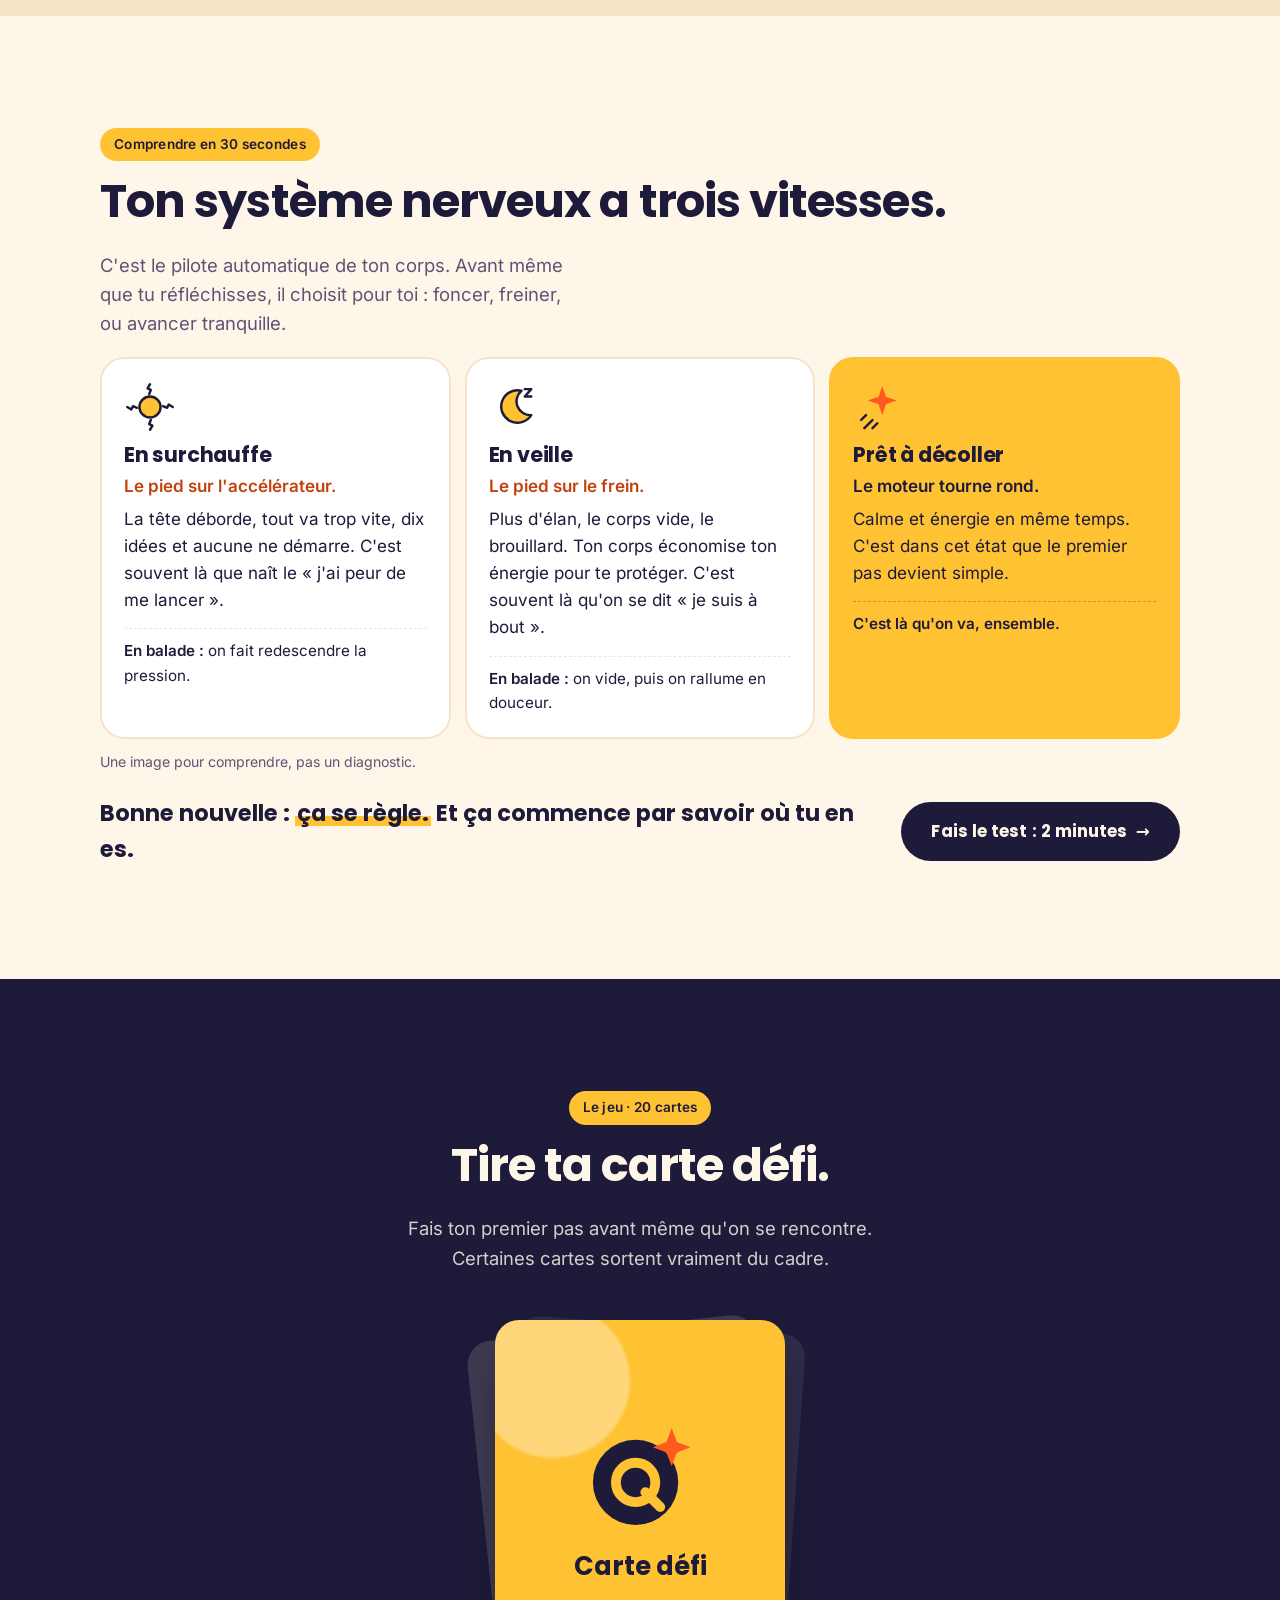
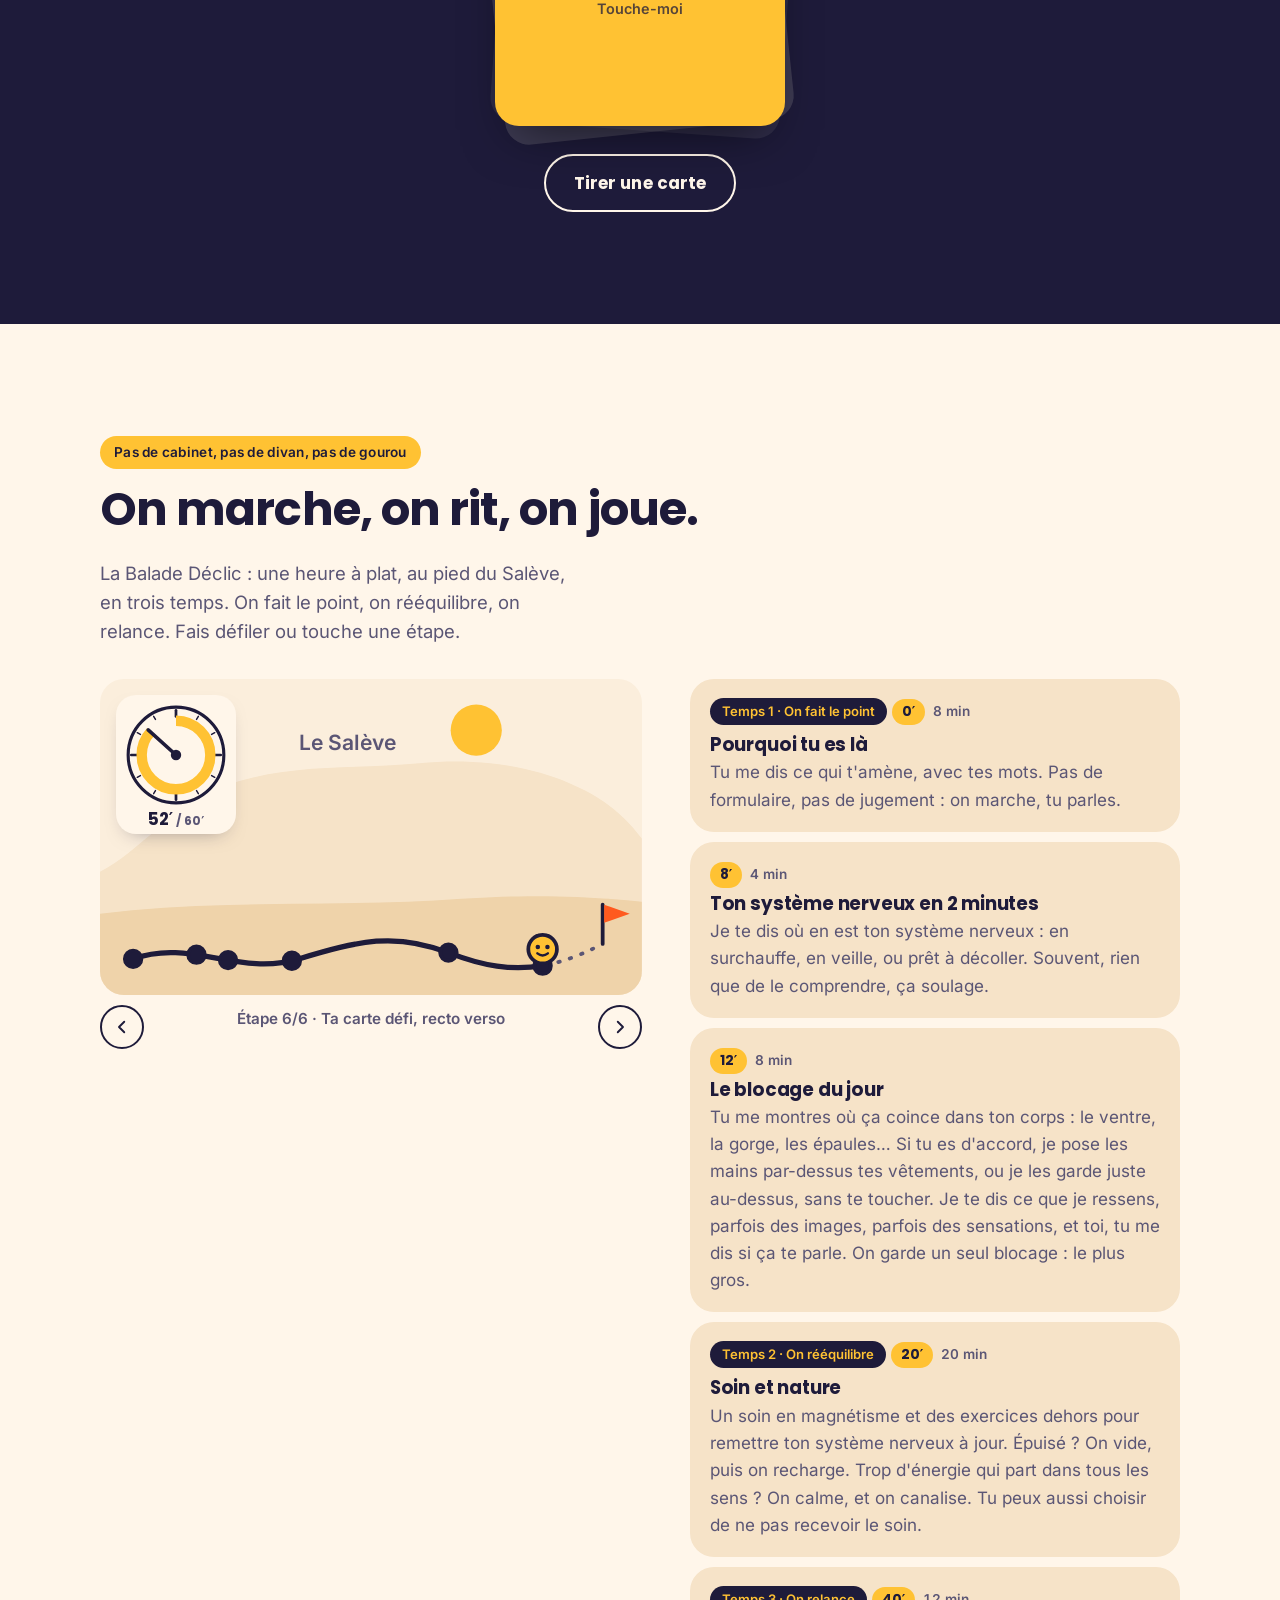
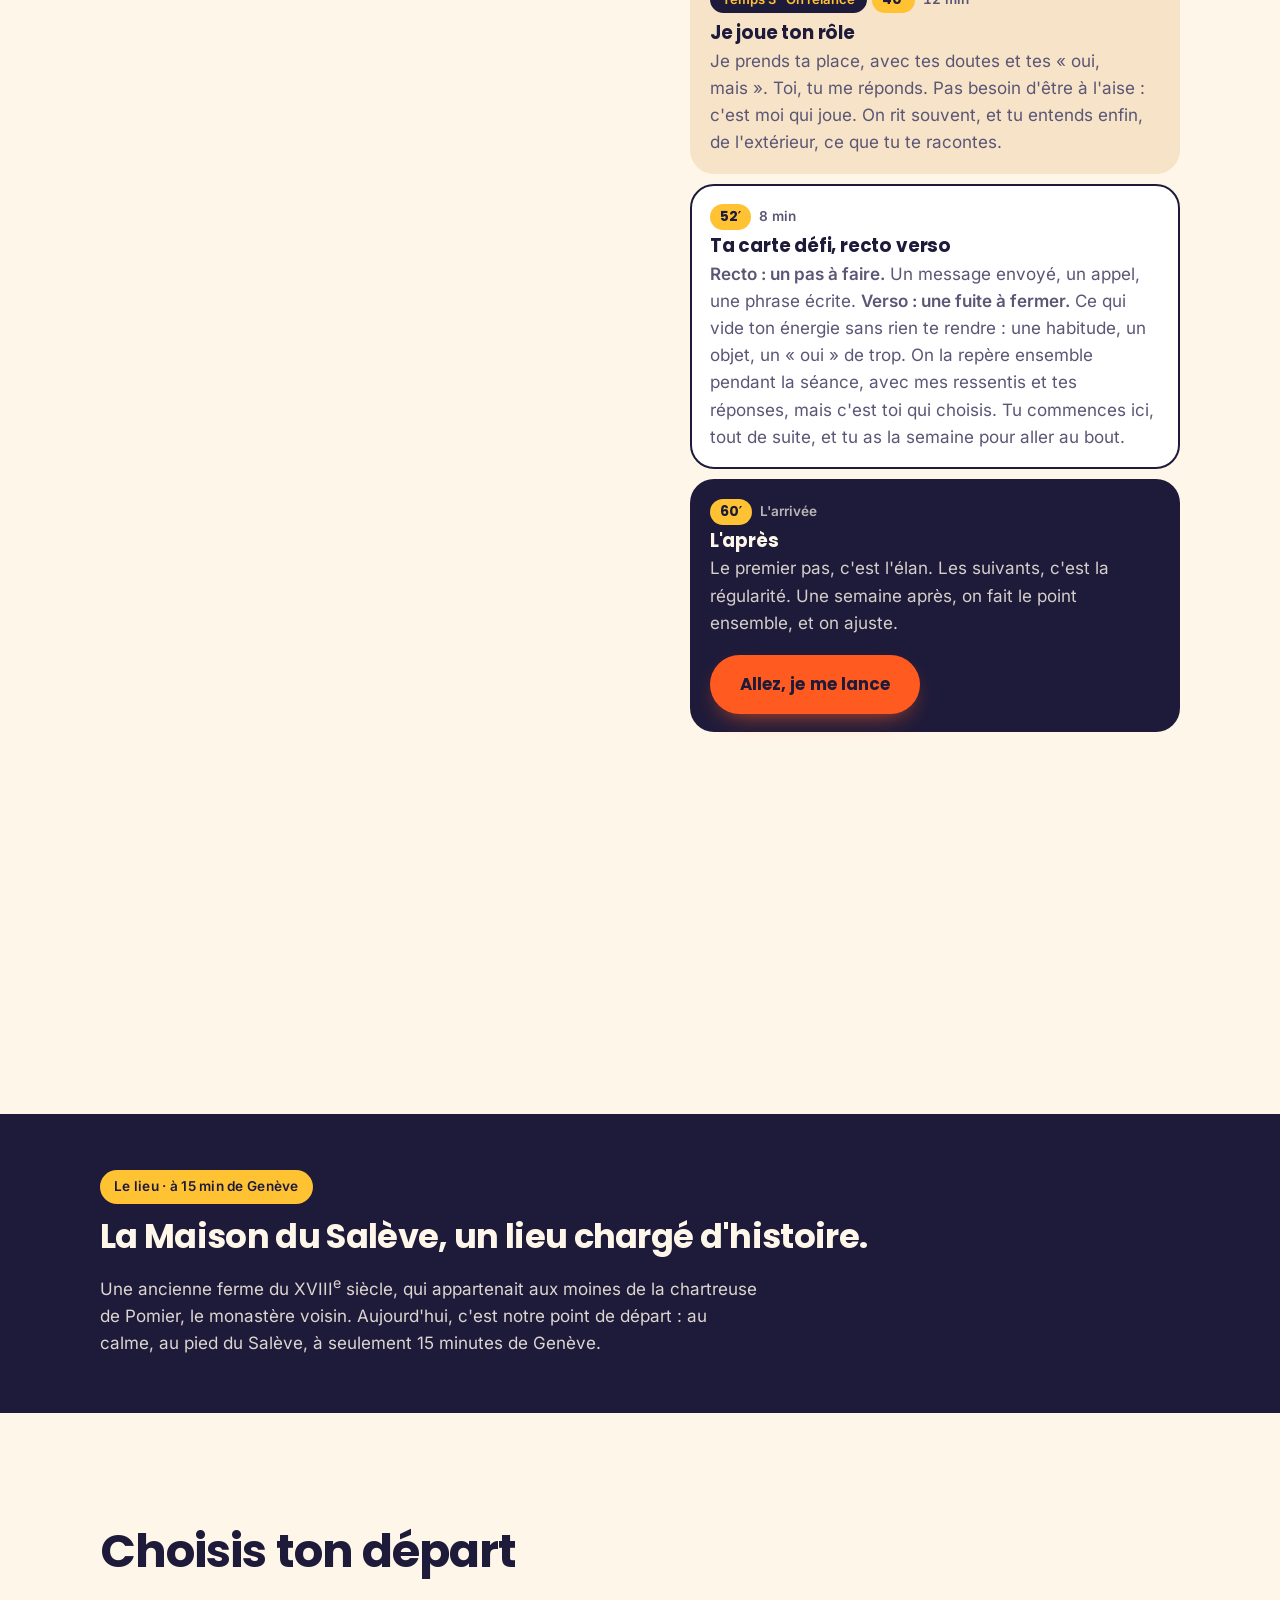
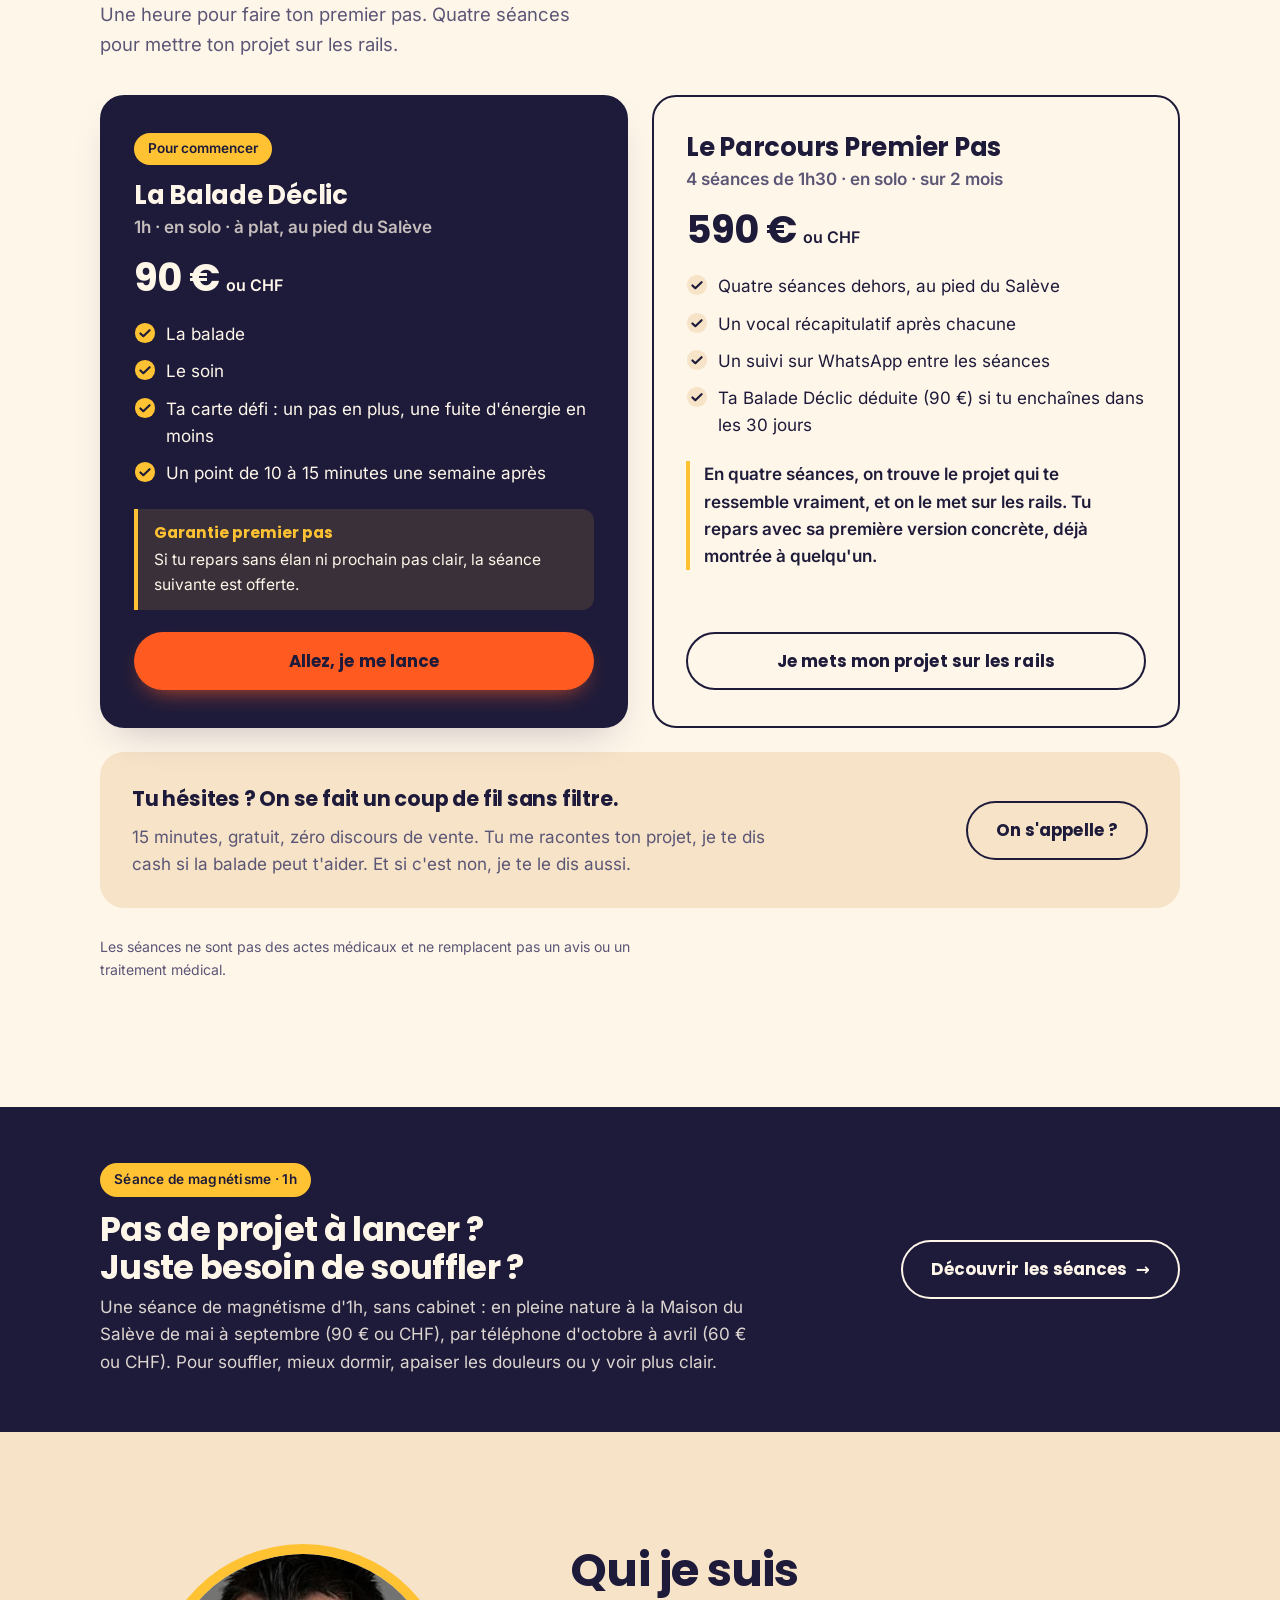
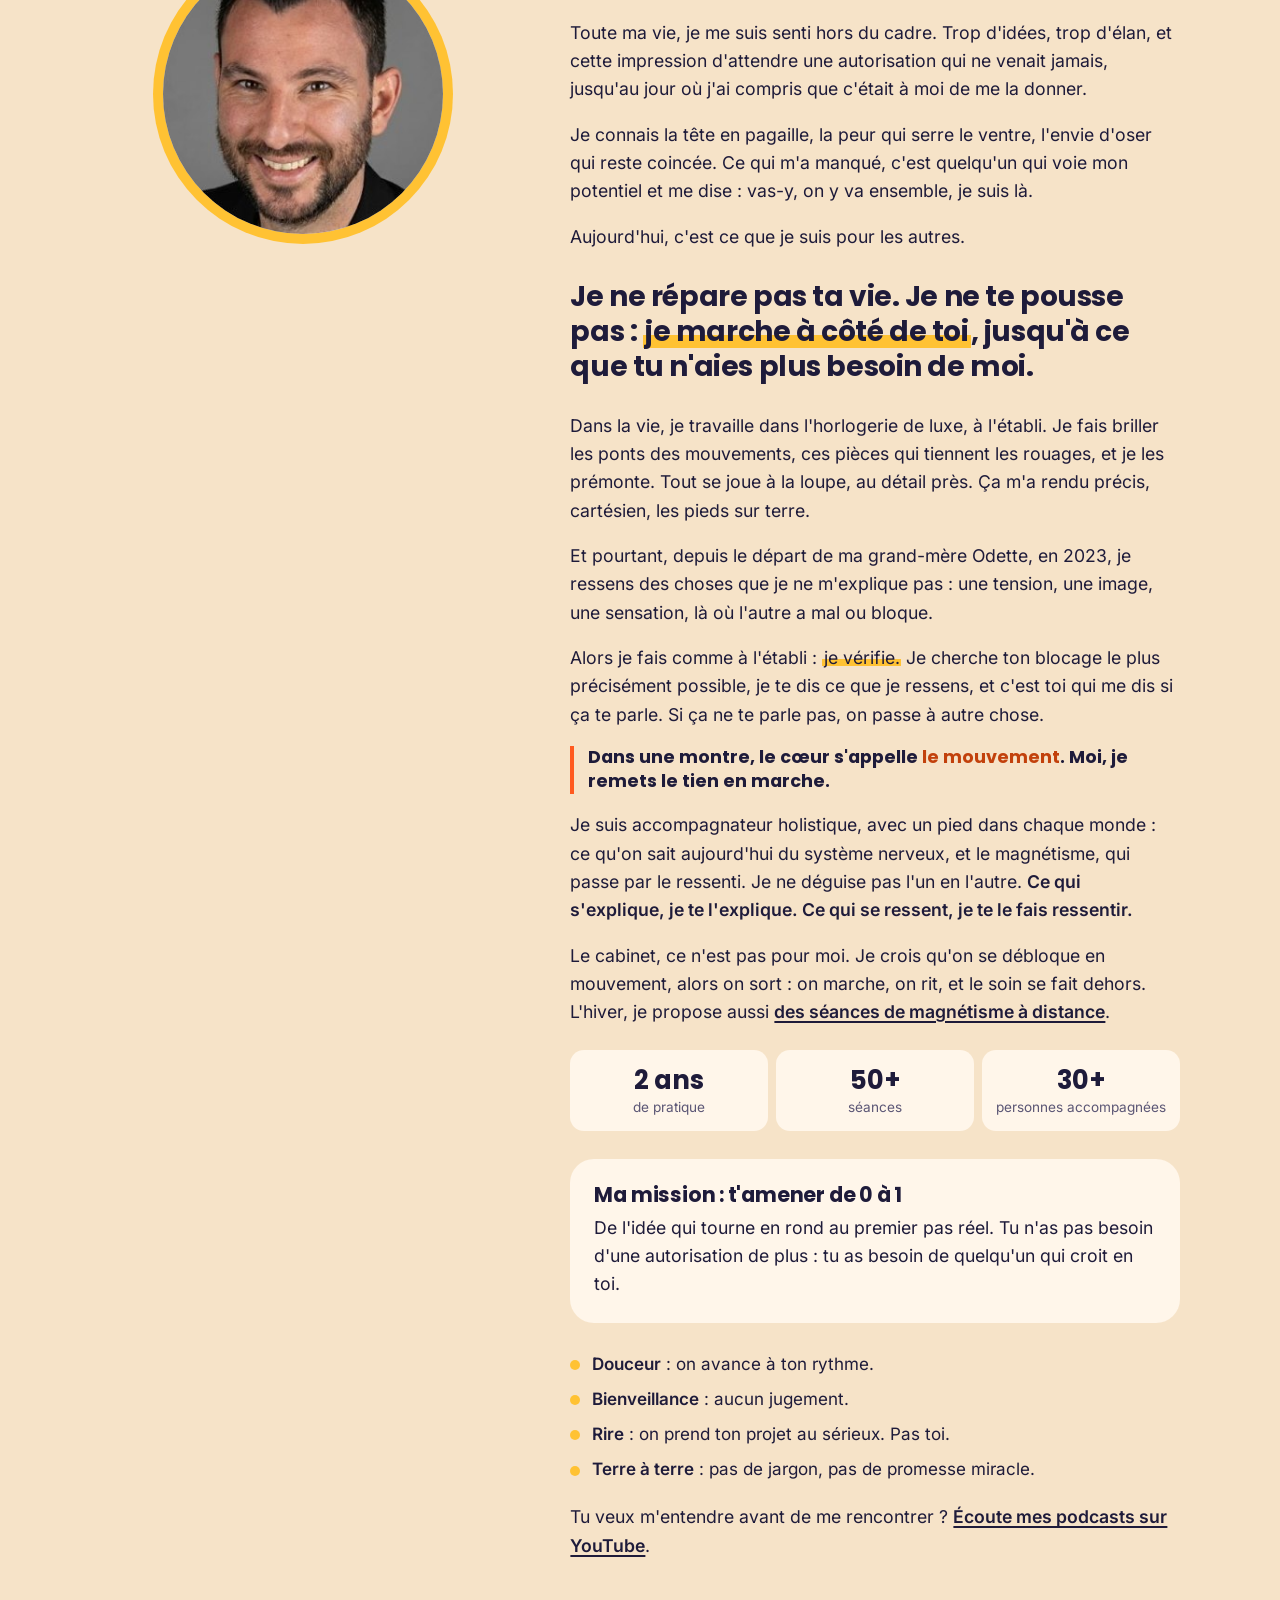
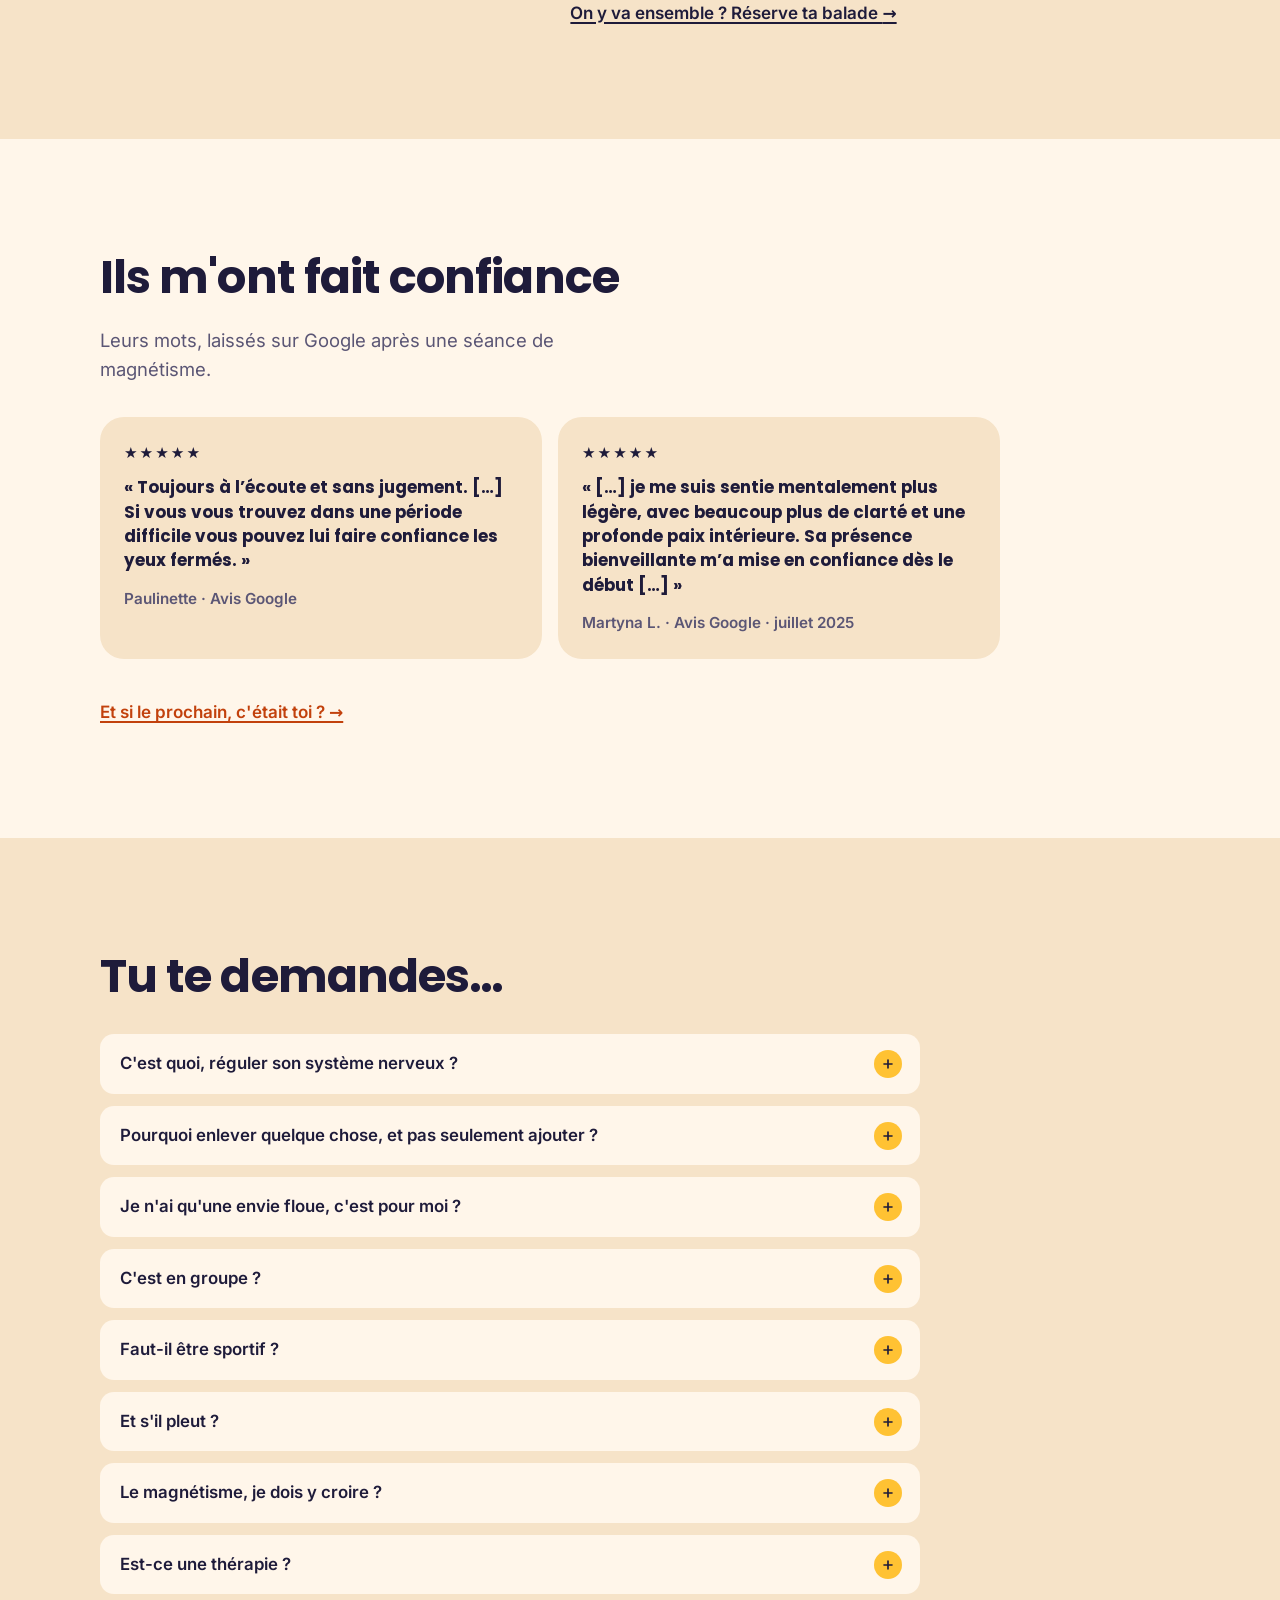
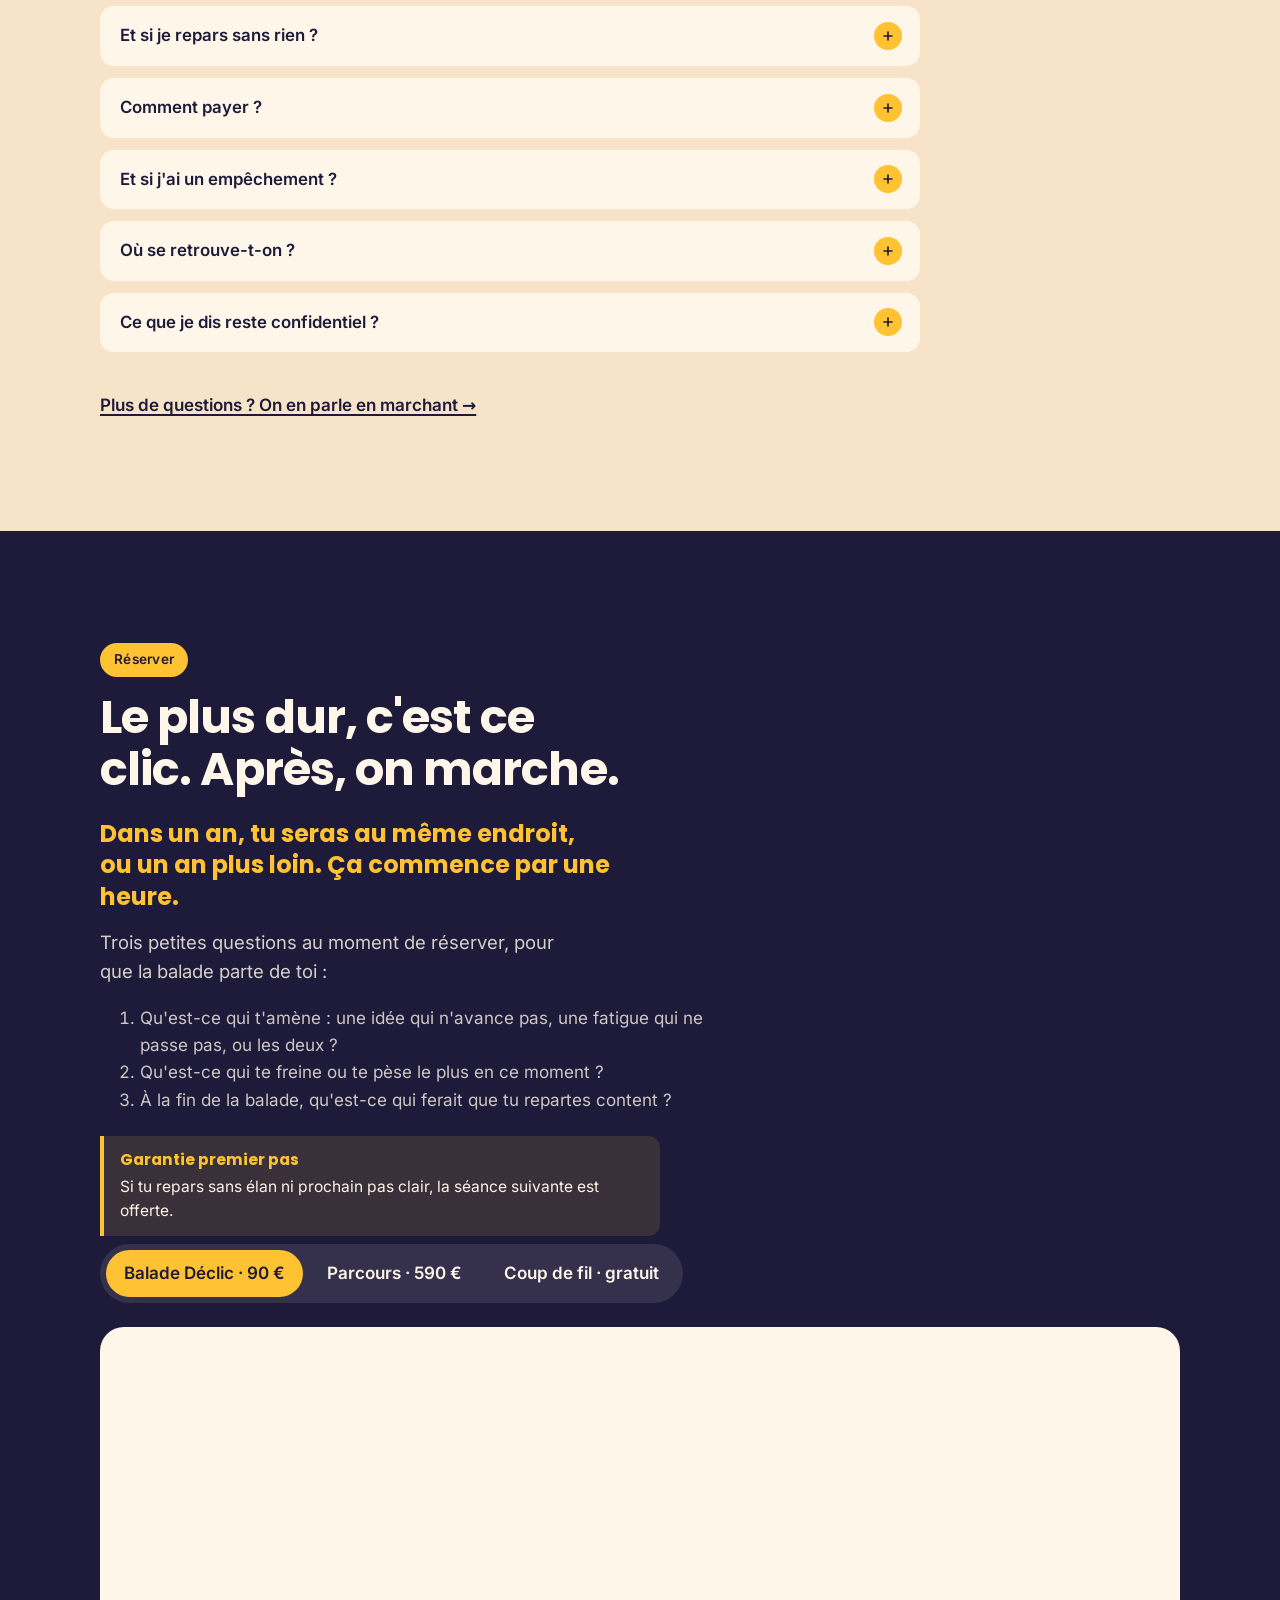
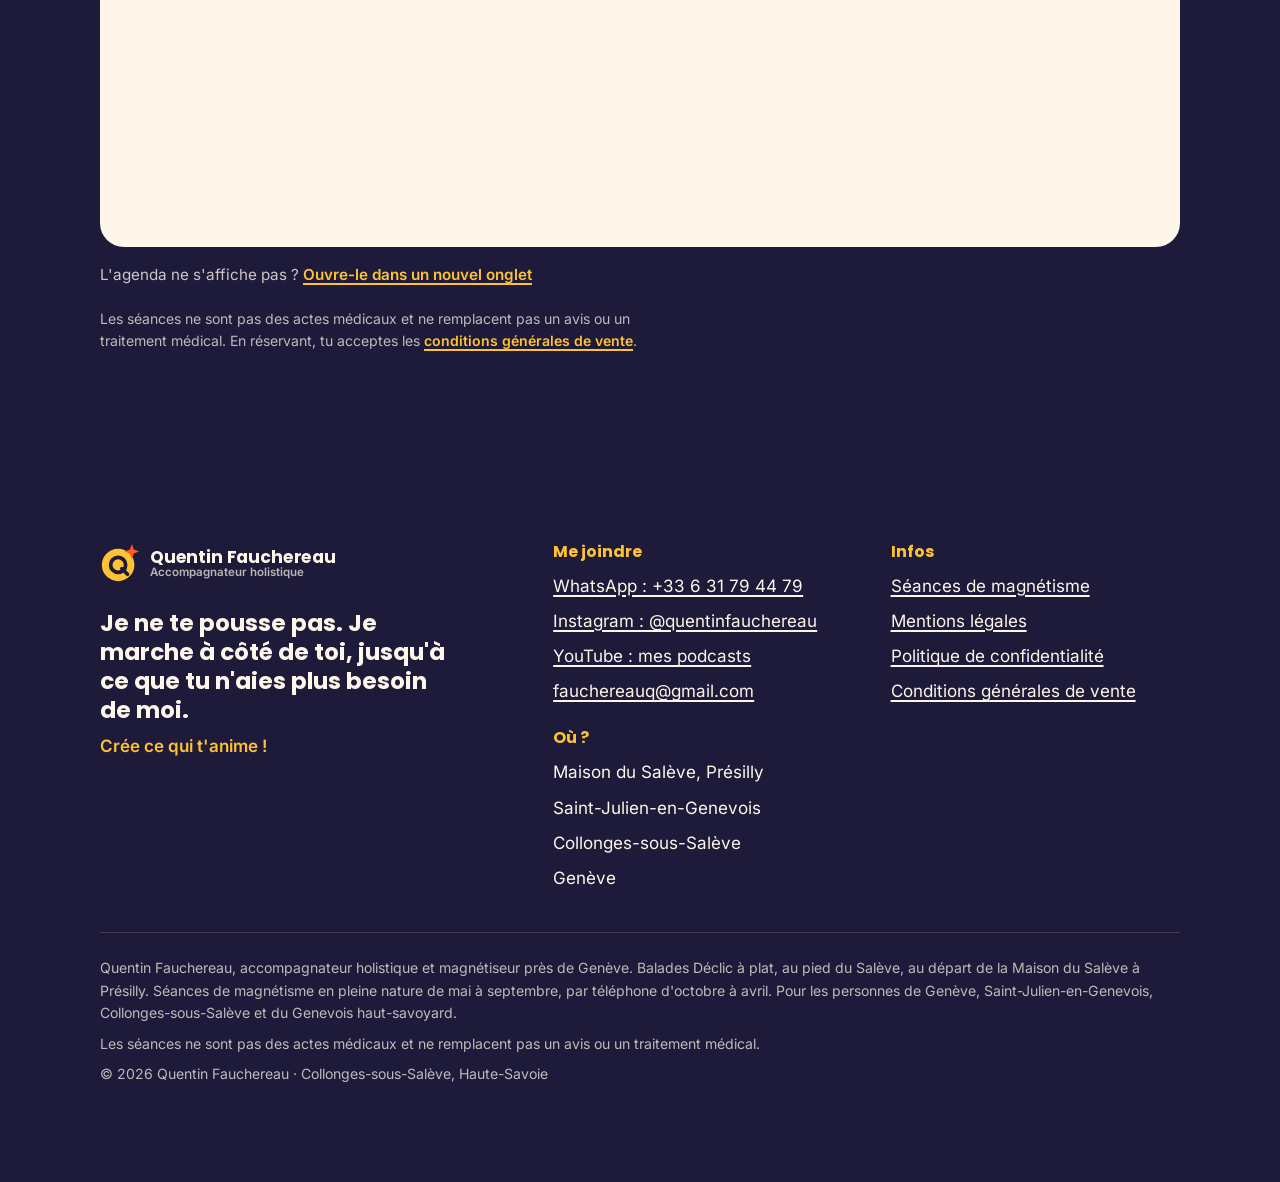
==== commit bdbf85e1: "Carte défi : une fuite d'énergie à fermer, repérée ensemble pendant la séance Co-Authored-By: Claude" ====
--- a/index.html
+++ b/index.html
@@ -28,7 +28,7 @@
 
   <link rel="preload" href="assets/fonts/poppins-700.woff2" as="font" type="font/woff2" crossorigin>
   <link rel="preload" href="assets/fonts/inter-400.woff2" as="font" type="font/woff2" crossorigin>
-  <link rel="stylesheet" href="assets/css/style.css?v=202611210908">
+  <link rel="stylesheet" href="assets/css/style.css?v=202611210909">
 
   <!-- Mesure d'audience sans cookies (Plausible). À activer au lancement :
        retire les deux tirets de commentaire et mets ton vrai domaine.
@@ -79,7 +79,7 @@
         "serviceType": "Accompagnement pour passer à l'action",
         "provider": { "@id": "https://quentinfauchereau.com/#entreprise" },
         "areaServed": ["Collonges-sous-Salève", "Saint-Julien-en-Genevois", "Genève"],
-        "description": "Une marche d'1h, à plat, au pied du Salève, au départ de la Maison du Salève (775 route de Mikerne, 74160 Présilly) : régulation, soin en magnétisme, jeu de rôle, et ta carte défi recto verso : un pas à faire et un poids à lâcher, dans la semaine.",
+        "description": "Une marche d'1h, à plat, au pied du Salève, au départ de la Maison du Salève (775 route de Mikerne, 74160 Présilly) : régulation, soin en magnétisme, jeu de rôle, et ta carte défi recto verso : un pas à faire et une fuite d'énergie à fermer, dans la semaine.",
         "offers": { "@type": "Offer", "price": "90", "priceCurrency": "EUR" }
       },
       {
@@ -114,7 +114,7 @@
         "@type": "FAQPage",
         "mainEntity": [
           { "@type": "Question", "name": "C'est quoi, réguler son système nerveux ?", "acceptedAnswer": { "@type": "Answer", "text": "C'est aider son corps à sortir du mode alerte (tout s'emballe) ou du mode économie (plus d'énergie), pour revenir à un état où on est à la fois calme et plein d'élan. Pendant la balade, on le fait avec la marche, la respiration, le rire et le soin. Ce n'est pas un traitement médical." } },
-          { "@type": "Question", "name": "Pourquoi enlever quelque chose, et pas seulement ajouter ?", "acceptedAnswer": { "@type": "Answer", "text": "Parce qu'on n'y pense presque jamais. Une étude publiée dans la revue Nature en 2021 l'a montré : face à un problème, on cherche spontanément ce qu'on pourrait ajouter, rarement ce qu'on pourrait enlever. Pourtant, faire de la place, c'est souvent ce qui remet en mouvement. Rien de radical : un petit poids, choisi par la personne." } },
+          { "@type": "Question", "name": "Pourquoi enlever quelque chose, et pas seulement ajouter ?", "acceptedAnswer": { "@type": "Answer", "text": "Parce qu'on n'y pense presque jamais. Une étude publiée dans la revue Nature en 2021 l'a montré : face à un problème, on cherche spontanément ce qu'on pourrait ajouter, rarement ce qu'on pourrait enlever. Pourtant, fermer une fuite d'énergie, c'est souvent ce qui remet en mouvement. Rien de radical : une petite fuite, repérée ensemble pendant la séance, et c'est la personne qui choisit." } },
           { "@type": "Question", "name": "Je n'ai qu'une envie floue, c'est pour moi ?", "acceptedAnswer": { "@type": "Answer", "text": "Oui, si tu as au moins une envie, même floue. Si tu n'as aucune idée, écris-moi : d'autres formats arrivent." } },
           { "@type": "Question", "name": "C'est en groupe ?", "acceptedAnswer": { "@type": "Answer", "text": "Non, en solo : rien que toi et moi, pour que la balade parte entièrement de toi." } },
           { "@type": "Question", "name": "Faut-il être sportif ?", "acceptedAnswer": { "@type": "Answer", "text": "Non. C'est une marche à plat, pas une randonnée : on reste au pied du Salève, à un rythme tranquille, avec des pauses." } },
@@ -421,7 +421,7 @@
             <li class="etape" data-min="52">
               <div class="etape-temps"><b>52′</b> 8 min</div>
               <h3><button type="button" class="etape-btn">Ta carte défi, recto verso</button></h3>
-              <p><b>Recto&nbsp;: un pas à faire.</b> Un message envoyé, un appel, une phrase écrite. <b>Verso&nbsp;: un poids à lâcher.</b> Une habitude, un objet, un «&nbsp;oui&nbsp;» de trop, pour faire de la place. Mes ressentis et tes réponses nous mettent sur la piste, mais c'est toi qui choisis. Tu commences ici, tout de suite, et tu as la semaine pour aller au bout.</p>
+              <p><b>Recto&nbsp;: un pas à faire.</b> Un message envoyé, un appel, une phrase écrite. <b>Verso&nbsp;: une fuite à fermer.</b> Ce qui vide ton énergie sans rien te rendre&nbsp;: une habitude, un objet, un «&nbsp;oui&nbsp;» de trop. On la repère ensemble pendant la séance, avec mes ressentis et tes réponses, mais c'est toi qui choisis. Tu commences ici, tout de suite, et tu as la semaine pour aller au bout.</p>
             </li>
             <li class="etape etape-fin fond-nuit" data-min="60">
               <div class="etape-temps"><b>60′</b> L'arrivée</div>
@@ -458,7 +458,7 @@
             <ul>
               <li><svg viewBox="0 0 24 24" aria-hidden="true"><circle cx="12" cy="12" r="11" fill="#FFC233"/><path d="M7 12.5l3.2 3L17 9" fill="none" stroke="#1E1B3A" stroke-width="2.4" stroke-linecap="round" stroke-linejoin="round"/></svg>La balade</li>
               <li><svg viewBox="0 0 24 24" aria-hidden="true"><circle cx="12" cy="12" r="11" fill="#FFC233"/><path d="M7 12.5l3.2 3L17 9" fill="none" stroke="#1E1B3A" stroke-width="2.4" stroke-linecap="round" stroke-linejoin="round"/></svg>Le soin</li>
-              <li><svg viewBox="0 0 24 24" aria-hidden="true"><circle cx="12" cy="12" r="11" fill="#FFC233"/><path d="M7 12.5l3.2 3L17 9" fill="none" stroke="#1E1B3A" stroke-width="2.4" stroke-linecap="round" stroke-linejoin="round"/></svg>Ta carte défi&nbsp;: un pas en plus, un poids en moins</li>
+              <li><svg viewBox="0 0 24 24" aria-hidden="true"><circle cx="12" cy="12" r="11" fill="#FFC233"/><path d="M7 12.5l3.2 3L17 9" fill="none" stroke="#1E1B3A" stroke-width="2.4" stroke-linecap="round" stroke-linejoin="round"/></svg>Ta carte défi&nbsp;: un pas en plus, une fuite d'énergie en moins</li>
               <li><svg viewBox="0 0 24 24" aria-hidden="true"><circle cx="12" cy="12" r="11" fill="#FFC233"/><path d="M7 12.5l3.2 3L17 9" fill="none" stroke="#1E1B3A" stroke-width="2.4" stroke-linecap="round" stroke-linejoin="round"/></svg>Un point de 10 à 15 minutes une semaine après</li>
             </ul>
             <p class="garantie"><strong>Garantie premier pas</strong>Si tu repars sans élan ni prochain pas clair, la séance suivante est offerte.</p>
@@ -588,7 +588,7 @@
           </details>
           <details>
             <summary>Pourquoi enlever quelque chose, et pas seulement ajouter&nbsp;?</summary>
-            <div class="reponse"><p>Parce qu'on n'y pense presque jamais. Une étude publiée dans la revue Nature en 2021 l'a montré&nbsp;: face à un problème, on cherche spontanément ce qu'on pourrait ajouter, rarement ce qu'on pourrait enlever. Pourtant, faire de la place, c'est souvent ce qui remet en mouvement. Rien de radical&nbsp;: un petit poids, choisi par toi.</p></div>
+            <div class="reponse"><p>Parce qu'on n'y pense presque jamais. Une étude publiée dans la revue Nature en 2021 l'a montré&nbsp;: face à un problème, on cherche spontanément ce qu'on pourrait ajouter, rarement ce qu'on pourrait enlever. Pourtant, fermer une fuite d'énergie, c'est souvent ce qui remet en mouvement. Rien de radical&nbsp;: une petite fuite, repérée ensemble pendant la séance, et c'est toi qui choisis.</p></div>
           </details>
           <details>
             <summary>Je n'ai qu'une envie floue, c'est pour moi&nbsp;?</summary>
@@ -721,8 +721,8 @@
     </div>
   </footer>
 
-  <script src="assets/js/config.js?v=202611210908"></script>
-  <script src="assets/js/main.js?v=202611210908" defer></script>
+  <script src="assets/js/config.js?v=202611210909"></script>
+  <script src="assets/js/main.js?v=202611210909" defer></script>
   <!-- Bouton WhatsApp flottant -->
   <a class="whatsapp-flottant" href="https://wa.me/33631794479?text=Bonjour%20Quentin%20!" target="_blank" rel="noopener" aria-label="Écrire à Quentin sur WhatsApp" title="Écrire sur WhatsApp">
     <svg viewBox="0 0 24 24" aria-hidden="true"><path fill="currentColor" d="M17.472 14.382c-.297-.149-1.758-.867-2.03-.967-.273-.099-.471-.148-.67.15-.197.297-.767.966-.94 1.164-.173.199-.347.223-.644.075-.297-.15-1.255-.463-2.39-1.475-.883-.788-1.48-1.761-1.653-2.059-.173-.297-.018-.458.13-.606.134-.133.298-.347.446-.52.149-.174.198-.298.298-.497.099-.198.05-.371-.025-.52-.075-.149-.669-1.612-.916-2.207-.242-.579-.487-.5-.669-.51-.173-.008-.371-.01-.57-.01-.198 0-.52.074-.792.372-.272.297-1.04 1.016-1.04 2.479 0 1.462 1.065 2.875 1.213 3.074.149.198 2.096 3.2 5.077 4.487.709.306 1.262.489 1.694.625.712.227 1.36.195 1.871.118.571-.085 1.758-.719 2.006-1.413.248-.694.248-1.289.173-1.413-.074-.124-.272-.198-.57-.347m-5.421 7.403h-.004a9.87 9.87 0 01-5.031-1.378l-.361-.214-3.741.982.998-3.648-.235-.374a9.86 9.86 0 01-1.51-5.26c.001-5.45 4.436-9.884 9.888-9.884 2.64 0 5.122 1.03 6.988 2.898a9.825 9.825 0 012.893 6.994c-.003 5.45-4.437 9.884-9.885 9.884m8.413-18.297A11.815 11.815 0 0012.05 0C5.495 0 .16 5.335.157 11.892c0 2.096.547 4.142 1.588 5.945L.057 24l6.305-1.654a11.882 11.882 0 005.683 1.448h.005c6.554 0 11.89-5.335 11.893-11.893a11.821 11.821 0 00-3.48-8.413Z"/></svg>
